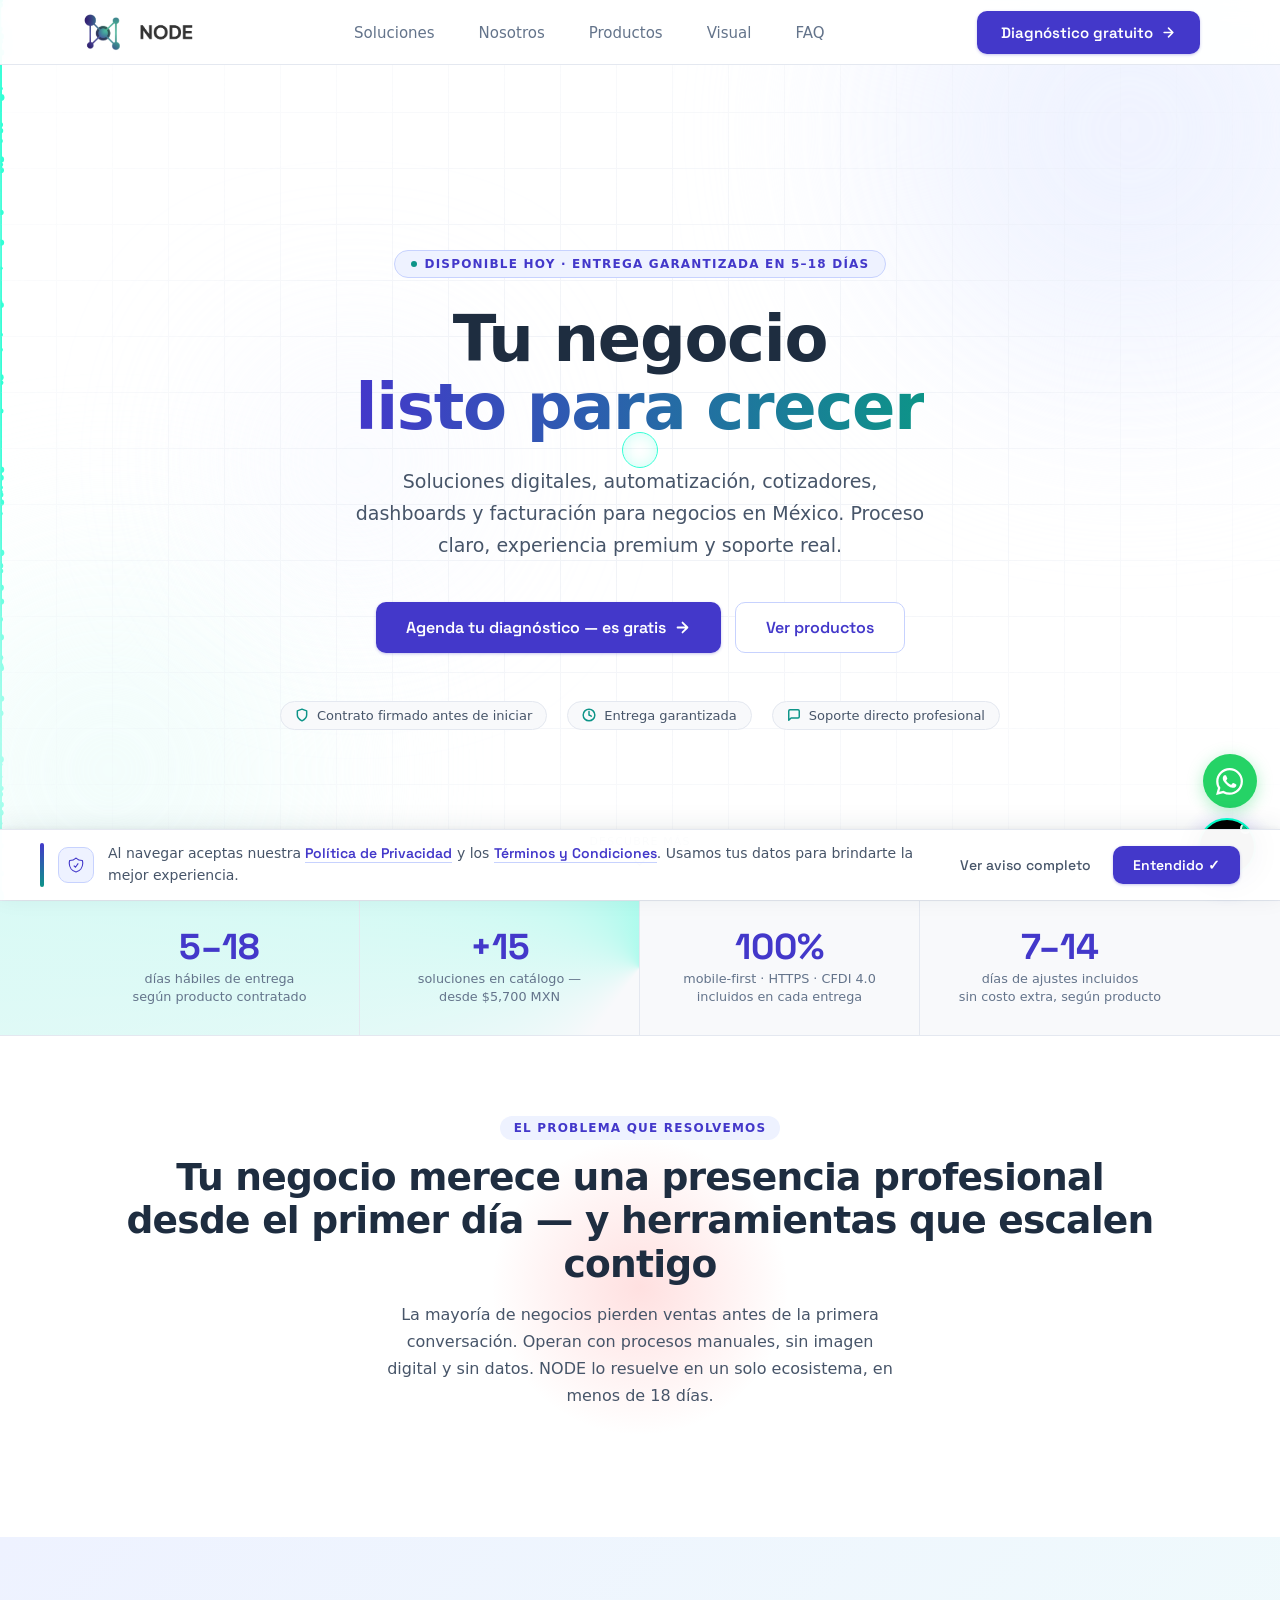
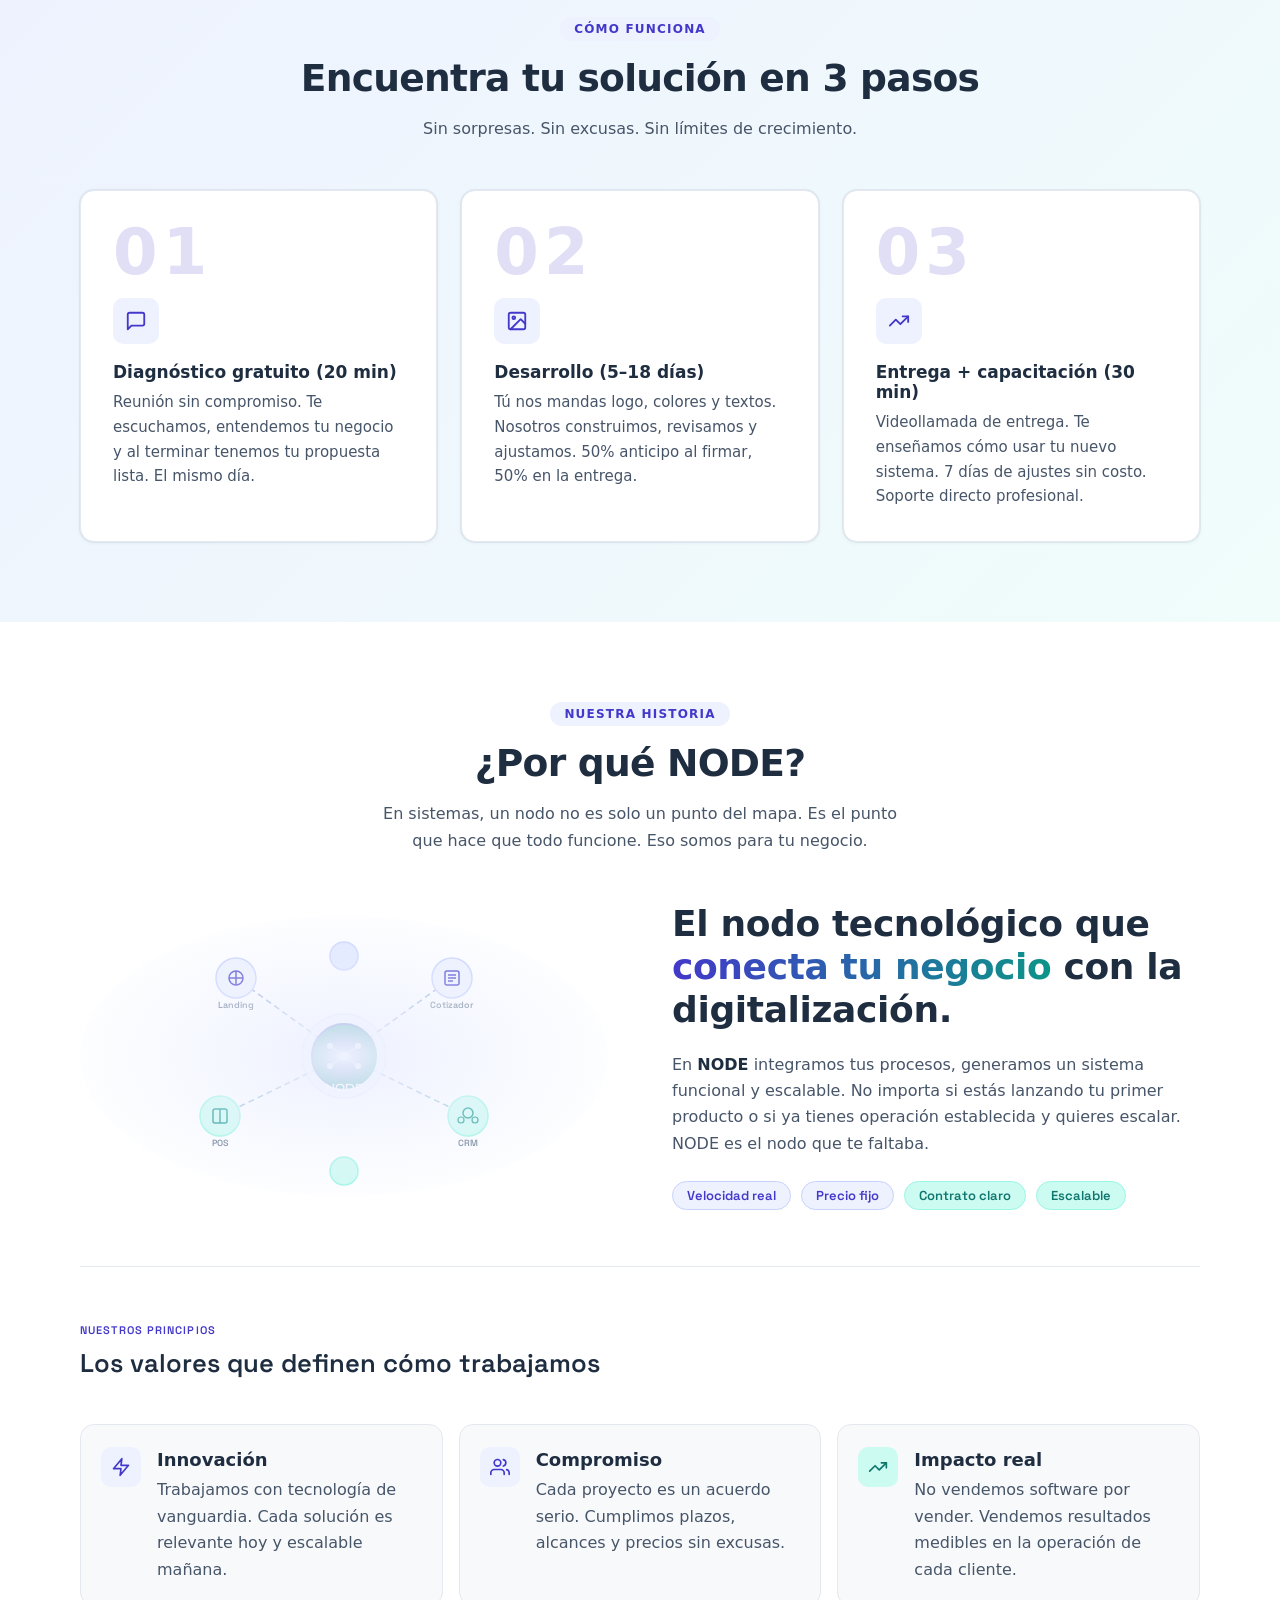
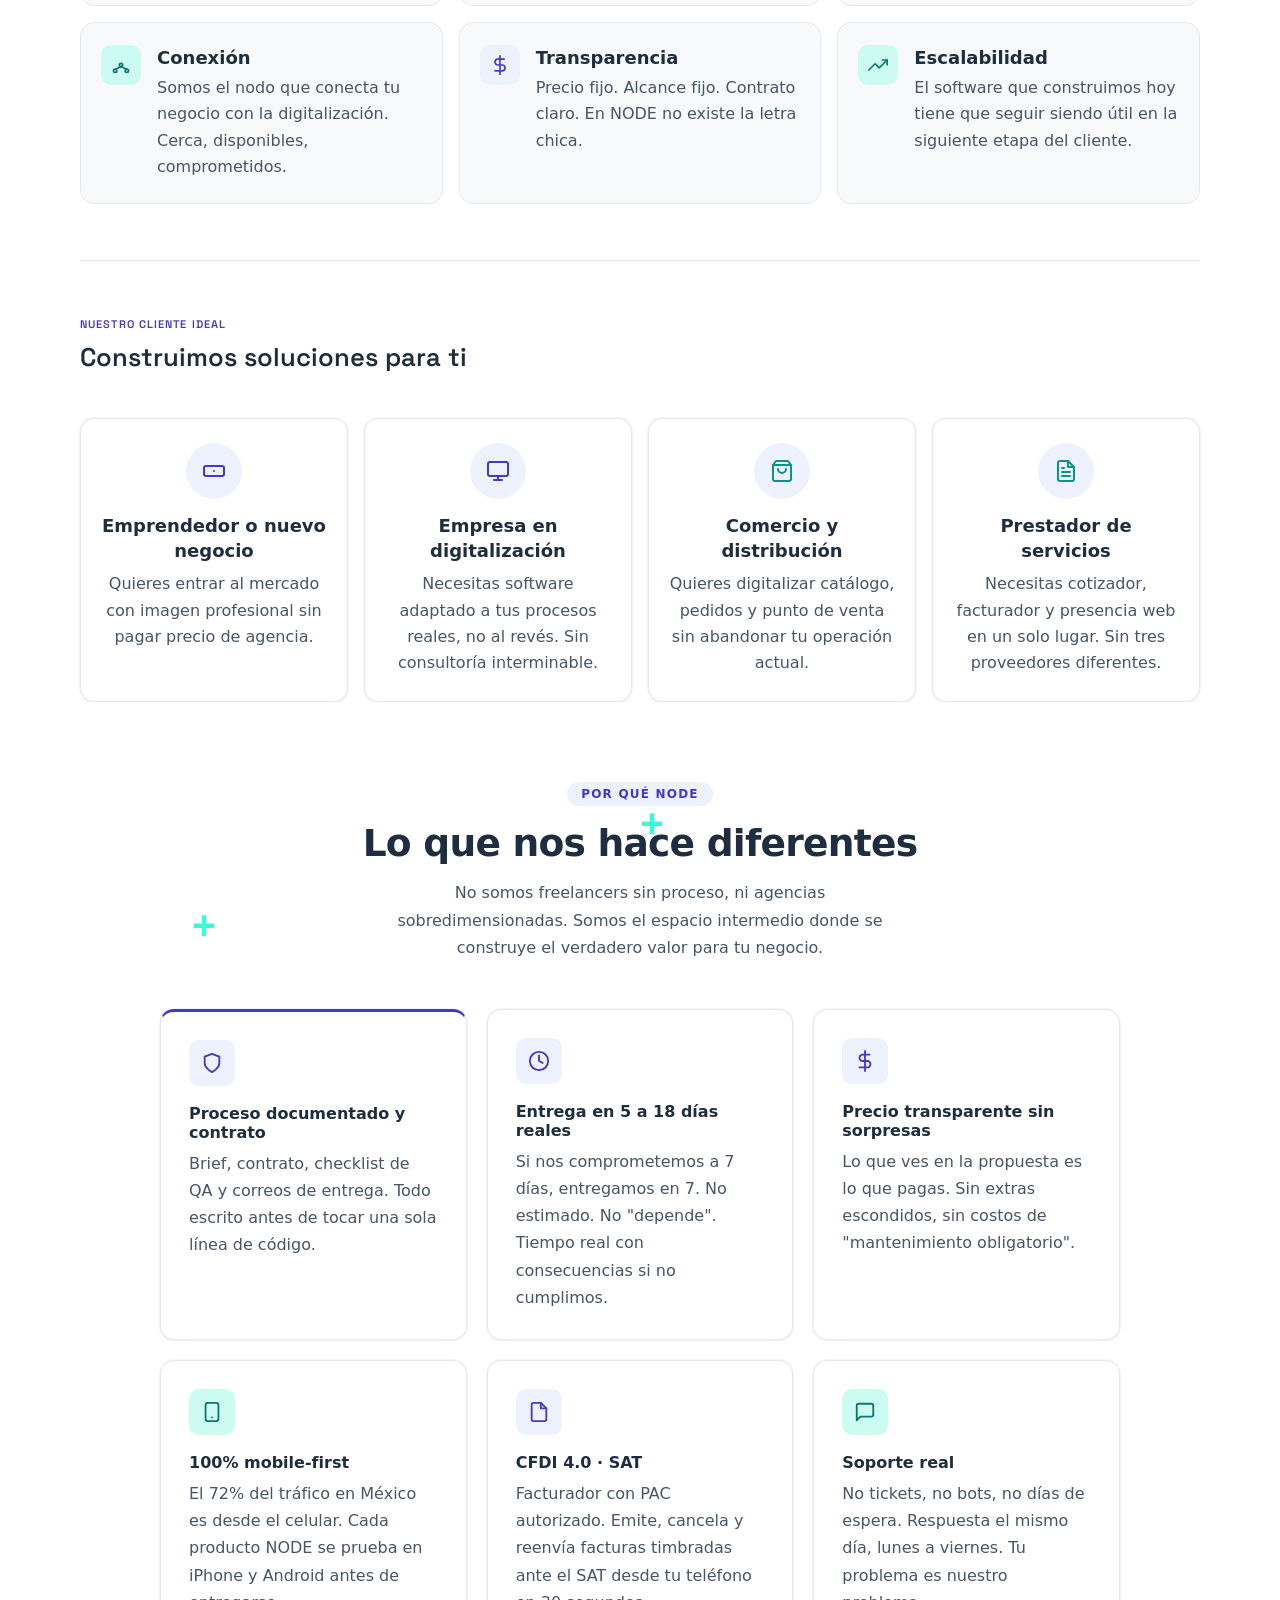
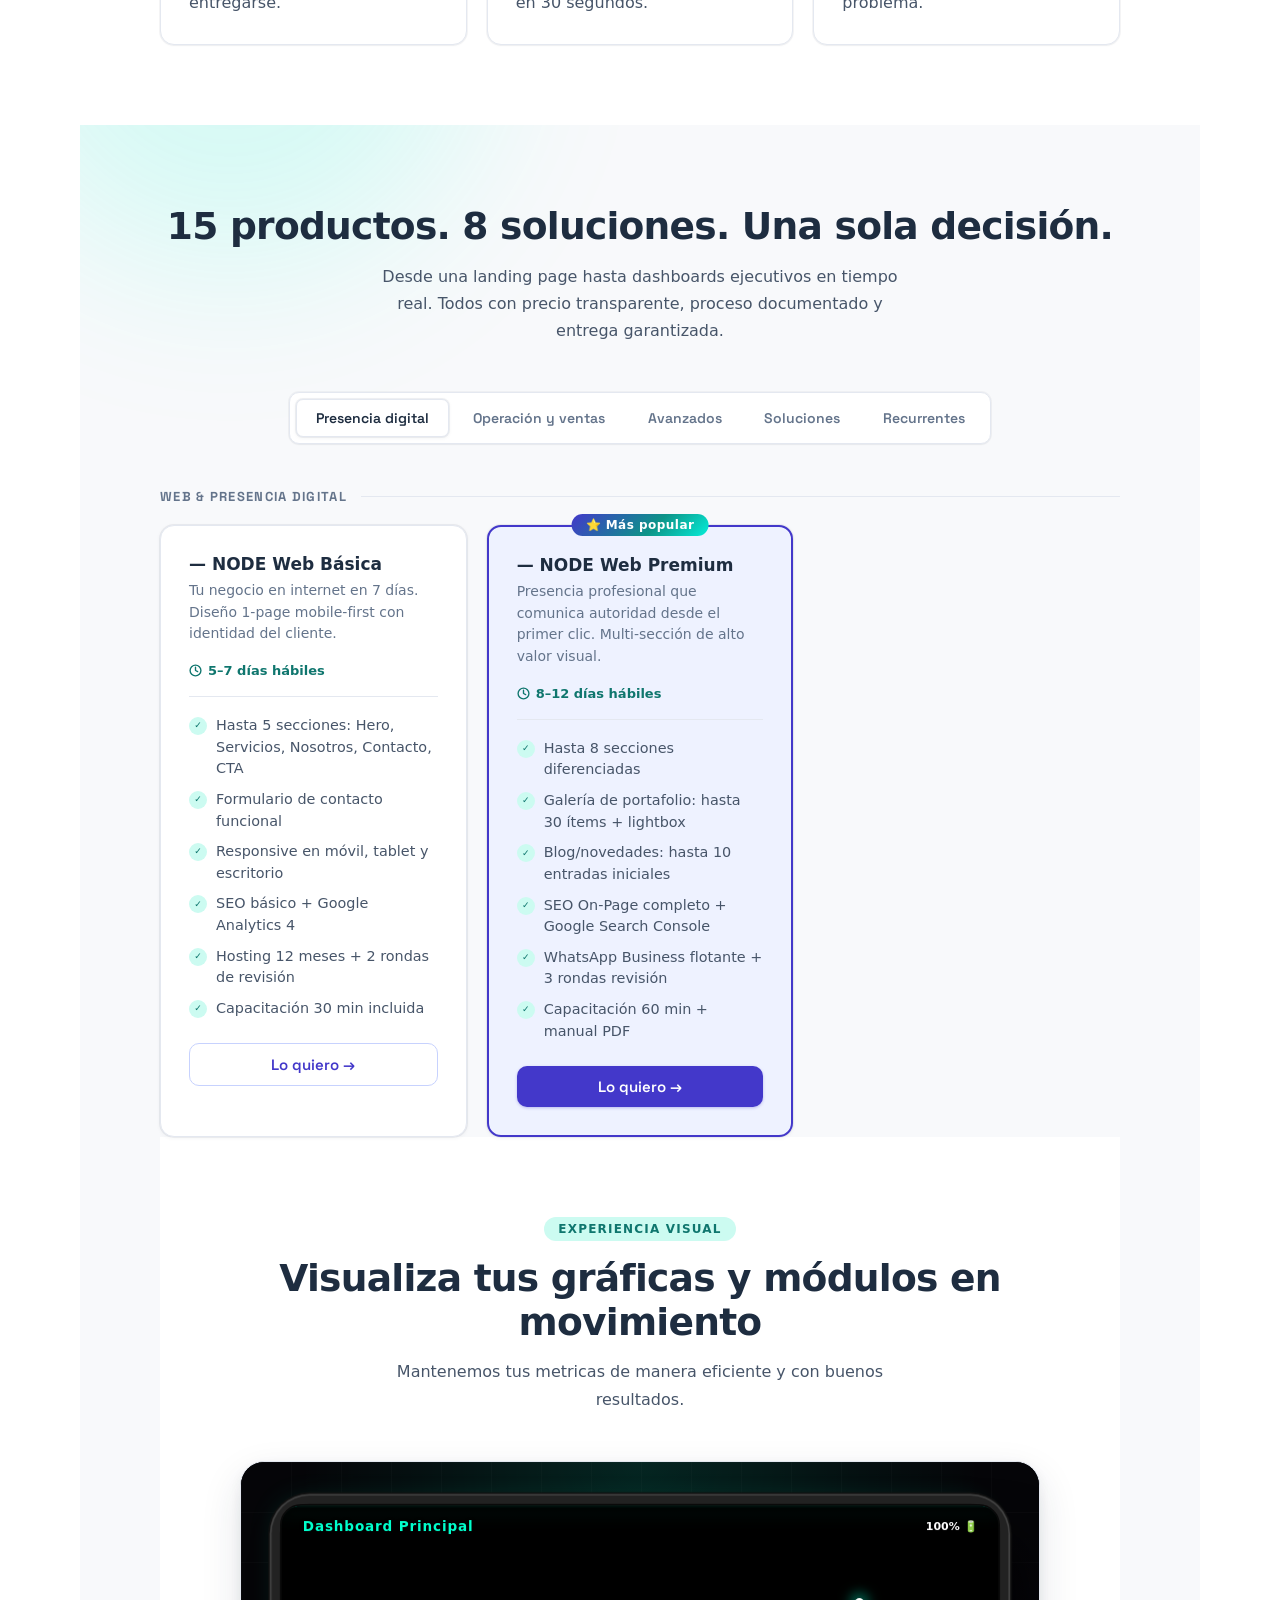
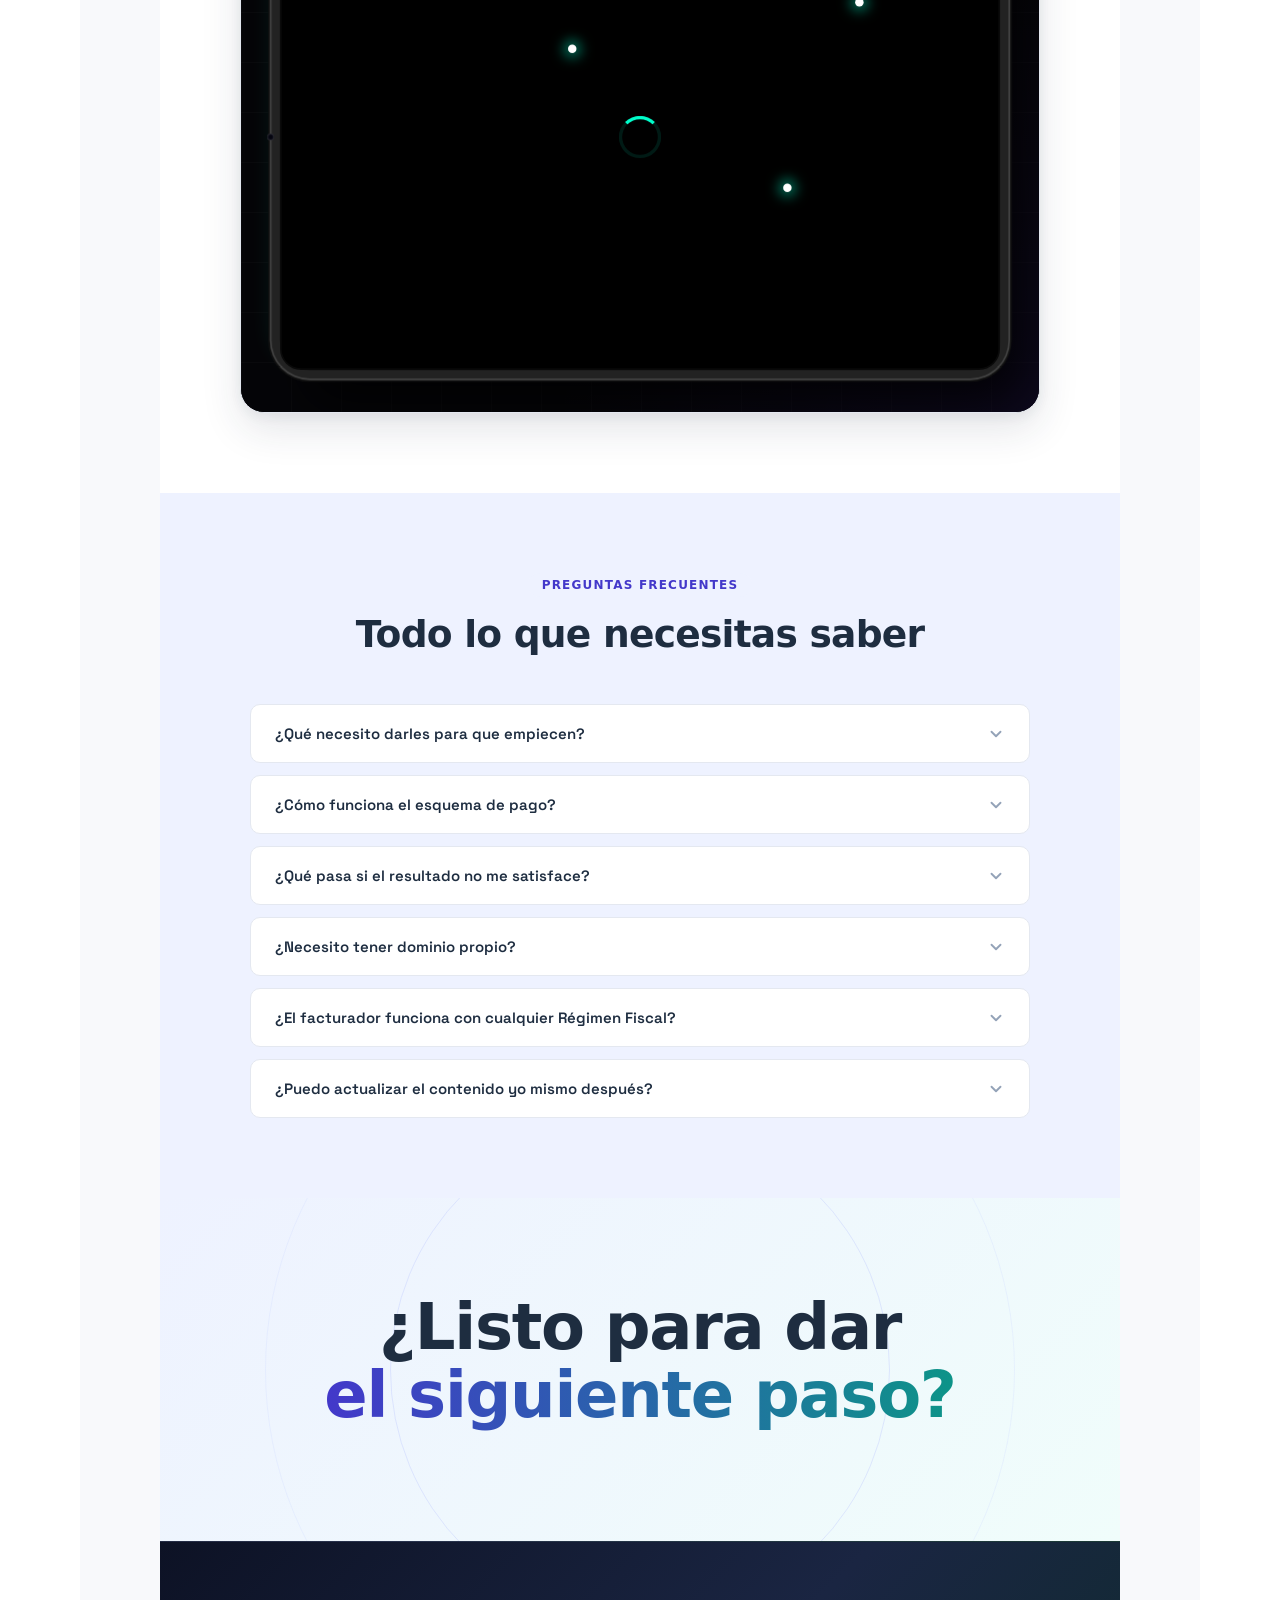
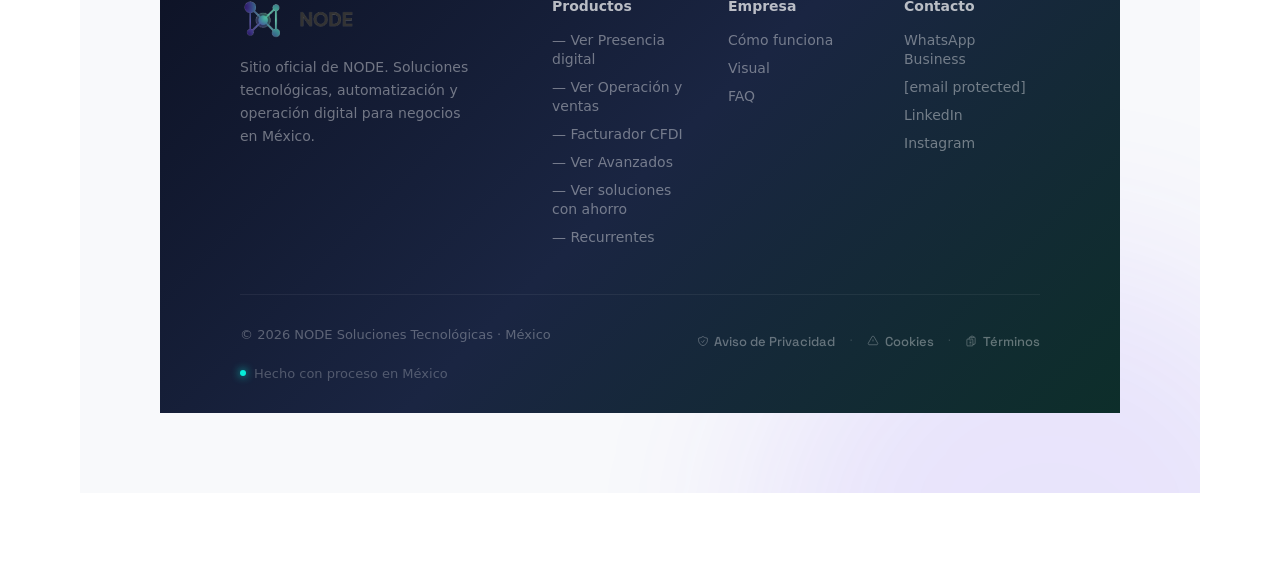
==== N-main/index.html @ a6ecf1e3 "Fix modal scroll and click event handling Updated modal behavior to improve scrolling and click hand" ====
<!DOCTYPE html>
<html lang="es">
<head>
  <link rel="stylesheet" href="estilos.css">
<meta charset="UTF-8">
<meta name="viewport" content="width=device-width, initial-scale=1.0">
<title>NODE Soluciones Tecnológicas | Sitio oficial</title>
<meta name="description" content="Sitio oficial de NODE. Soluciones tecnológicas, cotizadores, facturación CFDI, automatizaciones y soporte para negocios en México.">
<meta property="og:title" content="NODE — Sitio oficial">
<meta property="og:description" content="Soluciones tecnológicas, automatización, cotizadores, facturación y operación digital para negocios en México.">
<meta property="og:type" content="website">
<link rel="preconnect" href="https://fonts.googleapis.com">
<link rel="preconnect" href="https://fonts.gstatic.com" crossorigin>
<link href="https://fonts.googleapis.com/css2?family=Syne:wght@700;800&family=Space+Grotesk:wght@300;400;500;600;700&family=JetBrains+Mono:wght@400;700&display=swap" rel="stylesheet">
<style>
/* ── RESET ── */
*,*::before,*::after{box-sizing:border-box;margin:0;padding:0}
html{scroll-behavior:smooth}
body{font-family:ui-sans-serif,system-ui,-apple-system,Segoe UI,Roboto,Arial,'Noto Sans','Helvetica Neue',sans-serif;background:#FFFFFF;color:#1E2D40;overflow-x:hidden;-webkit-font-smoothing:antialiased}

/* ══════════════════════════════════════════
   DESIGN TOKENS — v2.0 LIGHT-FIRST
══════════════════════════════════════════ */
:root{
  /* Brand */
  --white:       #FFFFFF;
  --indigo:      #4338CA;
  --indigo-hover:#4F46E5;
  --indigo-active:#3730A3;
  --teal:        #0D9488;
  --electric:    #06EDD8;
  --ink:         #1E2D40;
  --midnight:    #0D1225;

  /* Indigo scale */
  --indigo-25:  #FAFAFF;
  --indigo-50:  #EEF2FF;
  --indigo-100: #E0E7FF;
  --indigo-200: #C7D2FE;
  --indigo-300: #A5B4FC;
  --indigo-600: #4F46E5;
  --indigo-800: #3730A3;
  --indigo-900: #312E81;

  /* Teal scale */
  --teal-25:  #F0FDFB;
  --teal-50:  #CCFBF1;
  --teal-100: #99F6E4;
  --teal-200: #5EEAD4;
  --teal-700: #0F766E;
  --teal-900: #134E4A;

  /* Neutral scale */
  --neutral-0:   #FFFFFF;
  --neutral-25:  #FAFAFC;
  --neutral-50:  #F8F9FB;
  --neutral-100: #F1F3F7;
  --neutral-200: #E4E8F0;
  --neutral-300: #CBD5E1;
  --neutral-400: #94A3B8;
  --neutral-500: #64748B;
  --neutral-600: #475569;
  --neutral-700: #334155;
  --neutral-900: #1E2D40;

  /* Surfaces — light-first */
  --surface-page:    #FFFFFF;
  --surface-subtle:  #F8F9FB;
  --surface-elevated:#FFFFFF;
  --surface-sunken:  #F1F3F7;
  --surface-accent:  #EEF2FF;   /* indigo-50 */
  --surface-success: #F0FDFB;   /* teal-25 */
  --surface-dark:    #0D1225;   /* SOLO footer + hero */

  /* Borders */
  --border-default: #E4E8F0;
  --border-strong:  #CBD5E1;
  --border-accent:  #C7D2FE;
  --border-success: #99F6E4;

  /* Text */
  --text-primary:   #1E2D40;
  --text-secondary: #475569;
  --text-tertiary:  #64748B;
  --text-disabled:  #94A3B8;
  --text-inverse:   #FFFFFF;
  --text-accent:    #4338CA;
  --text-success:   #0F766E;

  /* Actions */
  --action-primary:        #4338CA;
  --action-primary-hover:  #4F46E5;
  --action-primary-active: #3730A3;
  --action-primary-subtle: #EEF2FF;

  /* Gradients v2 */
  --gradient-text-hero:    linear-gradient(90deg,#4338CA 0%,#0D9488 100%);
  --gradient-surface:      linear-gradient(135deg,#EEF2FF 0%,#F0FDFB 100%);
  --gradient-button-hover: linear-gradient(135deg,#4F46E5 0%,#4338CA 100%);
  --gradient-brand-full:   linear-gradient(135deg,#4338CA 0%,#0D9488 60%,#06EDD8 100%);
  --gradient-dark-footer:  linear-gradient(135deg,#0D1225 0%,#1A2542 50%,#0D2E2A 100%);

  /* Shadows — double-layer optimised for light mode */
  --shadow-xs:    0 1px 2px rgba(30,45,64,.04),0 0 0 1px rgba(30,45,64,.04);
  --shadow-sm:    0 1px 4px rgba(30,45,64,.06),0 0 0 1px rgba(30,45,64,.06);
  --shadow-base:  0 4px 12px rgba(30,45,64,.08),0 1px 3px rgba(30,45,64,.06);
  --shadow-md:    0 8px 24px rgba(30,45,64,.10),0 2px 6px rgba(30,45,64,.06);
  --shadow-lg:    0 16px 40px rgba(30,45,64,.12),0 4px 12px rgba(30,45,64,.06);
  --shadow-xl:    0 24px 64px rgba(30,45,64,.14),0 8px 24px rgba(30,45,64,.08);
  --shadow-focus: 0 0 0 3px rgba(67,56,202,.20);
  --shadow-accent:0 8px 24px rgba(67,56,202,.12),0 2px 6px rgba(67,56,202,.08);
  --shadow-success:0 4px 16px rgba(13,148,136,.15);

  /* Motion */
  --ease-base:   cubic-bezier(.4,0,.2,1);
  --ease-spring: cubic-bezier(.34,1.56,.64,1);
  --dur-fast:100ms;--dur-base:200ms;--dur-slow:300ms;--dur-enter:400ms;

  /* Border radius v2 — slightly larger */
  --radius-sm:   6px;
  --radius-base: 10px;
  --radius-md:   14px;
  --radius-lg:   20px;
  --radius-xl:   28px;
  --radius-full: 9999px;
}

/* ── TYPOGRAPHY ── */
.font-display{font-family:'Syne',Georgia,serif}
.display{font-family:ui-sans-serif,system-ui,-apple-system,Segoe UI,Roboto,Arial,'Noto Sans','Helvetica Neue',sans-serif;font-weight:800;font-size:clamp(2.25rem,5vw,4.1rem);line-height:1.05;letter-spacing:-.02em;color:var(--text-primary)}
.h1{font-family:ui-sans-serif,system-ui,-apple-system,Segoe UI,Roboto,Arial,'Noto Sans','Helvetica Neue',sans-serif;font-weight:800;font-size:clamp(1.95rem,4vw,3rem);line-height:1.12;letter-spacing:-.02em;color:var(--text-primary)}
.h2{font-family:ui-sans-serif,system-ui,-apple-system,Segoe UI,Roboto,Arial,'Noto Sans','Helvetica Neue',sans-serif;font-weight:800;font-size:clamp(1.55rem,3vw,2.35rem);line-height:1.16;letter-spacing:-.02em;color:var(--text-primary)}
.h3{font-family:'Space Grotesk',sans-serif;font-weight:600;font-size:clamp(1.125rem,2vw,1.625rem);line-height:1.3;color:var(--text-primary)}
.overline{font-family:'Space Grotesk',sans-serif;font-weight:600;font-size:.6875rem;text-transform:uppercase;letter-spacing:.10em}

/* Gradient text — hero only, max 1 per page */
.gradient-text{background:var(--gradient-text-hero);-webkit-background-clip:text;-webkit-text-fill-color:transparent;background-clip:text}

/* ── LAYOUT ── */
.container{width:100%;max-width:1280px;margin:0 auto;padding:0 1.25rem}
@media(min-width:768px){.container{padding:0 2.5rem}}
@media(min-width:1200px){.container{padding:0 5rem}}

/* ── BUTTONS v2 ── */
.btn-primary{
  display:inline-flex;align-items:center;gap:.5rem;
  background:var(--action-primary);color:#fff;
  font-family:'Space Grotesk',sans-serif;font-weight:600;font-size:.9375rem;
  padding:.75rem 1.5rem;border-radius:var(--radius-base);border:none;cursor:pointer;
  text-decoration:none;box-shadow:0 1px 3px rgba(67,56,202,.30);
  transition:background var(--dur-base) var(--ease-base),transform var(--dur-fast),box-shadow var(--dur-base)
}
.btn-primary:hover{background:var(--action-primary-hover);transform:translateY(-1px);box-shadow:0 4px 12px rgba(67,56,202,.30)}
.btn-primary:active{background:var(--action-primary-active);transform:none}
.btn-primary:focus-visible{outline:3px solid rgba(67,56,202,.25);outline-offset:3px}

.btn-secondary{
  display:inline-flex;align-items:center;gap:.5rem;
  background:#fff;color:var(--indigo);
  font-family:'Space Grotesk',sans-serif;font-weight:600;font-size:.9375rem;
  padding:.6875rem 1.4375rem;border-radius:var(--radius-base);border:1.5px solid var(--border-accent);
  cursor:pointer;text-decoration:none;
  transition:background var(--dur-base),border-color var(--dur-base),transform var(--dur-fast)
}
.btn-secondary:hover{background:var(--indigo-50);border-color:var(--indigo);transform:translateY(-1px)}
.btn-secondary:active{background:var(--indigo-100)}

.btn-white{
  display:inline-flex;align-items:center;gap:.5rem;
  background:#fff;color:var(--indigo);
  font-family:'Space Grotesk',sans-serif;font-weight:700;font-size:.9375rem;
  padding:.875rem 2rem;border-radius:var(--radius-base);border:none;cursor:pointer;
  text-decoration:none;box-shadow:0 4px 16px rgba(0,0,0,.12);
  transition:transform var(--dur-fast),box-shadow var(--dur-base)
}
.btn-white:hover{transform:translateY(-2px);box-shadow:0 8px 24px rgba(0,0,0,.16)}

/* ── REVEAL ANIMATION ── */
.reveal{opacity:0;transform:translateY(20px);transition:opacity .55s var(--ease-base),transform .55s var(--ease-base)}
.reveal.visible{opacity:1;transform:none}
.reveal-d1{transition-delay:.08s}
.reveal-d2{transition-delay:.16s}
.reveal-d3{transition-delay:.24s}
.reveal-d4{transition-delay:.32s}
.reveal-d5{transition-delay:.40s}
/* Fallback: si JS no ejecuta, mostrar contenido */
@media print{.reveal{opacity:1;transform:none}}

/* ══════════════════════════════════════════
   NAVBAR — LIGHT (frosted white)
══════════════════════════════════════════ */
#navbar{
  position:fixed;top:0;left:0;right:0;z-index:200;
  background:rgba(255,255,255,.92);
  backdrop-filter:blur(12px);-webkit-backdrop-filter:blur(12px);
  border-bottom:1px solid var(--border-default);
  transition:box-shadow var(--dur-base)
}
#navbar.scrolled{box-shadow:var(--shadow-sm)}
.nav-inner{display:flex;align-items:center;justify-content:space-between;height:64px;gap:2rem}
.nav-logo{display:flex;align-items:center;gap:.625rem;text-decoration:none;flex-shrink:0}
.nav-logo-symbol{width:auto;height:42px;display:block;flex-shrink:0;object-fit:contain}
.nav-wordmark{display:none;font-family:ui-sans-serif,system-ui,-apple-system,Segoe UI,Roboto,Arial,'Noto Sans','Helvetica Neue',sans-serif;font-weight:800;font-size:1.1rem;color:var(--ink);letter-spacing:.01em}
.nav-links{display:none;align-items:center;gap:1.75rem;list-style:none}
@media(min-width:768px){.nav-links{display:flex}}
.nav-links a{
  color:var(--text-tertiary);font-weight:500;font-size:.9375rem;text-decoration:none;
  padding:.375rem .5rem;border-radius:var(--radius-sm);
  transition:color var(--dur-fast),background var(--dur-fast)
}
.nav-links a:hover{color:var(--text-primary);background:var(--neutral-50)}
.nav-links a.active-link{color:var(--indigo);font-weight:600}
.nav-cta{display:none}
@media(min-width:640px){.nav-cta{display:flex}}
.nav-mobile-btn{display:flex;flex-direction:column;gap:5px;background:none;border:none;cursor:pointer;padding:.5rem}
@media(min-width:768px){.nav-mobile-btn{display:none}}
.nav-mobile-btn span{display:block;width:22px;height:2px;background:var(--ink);border-radius:2px;transition:transform var(--dur-base)}
.mobile-menu{display:none;position:fixed;inset:64px 0 0;background:#fff;z-index:199;padding:1.5rem;border-top:1px solid var(--border-default);overflow-y:auto}
.mobile-menu.open{display:flex;flex-direction:column;gap:.5rem}
.mobile-menu a{color:var(--text-secondary);font-weight:500;font-size:1.0625rem;text-decoration:none;padding:.875rem 0;border-bottom:1px solid var(--border-default);transition:color var(--dur-fast)}
.mobile-menu a:hover{color:var(--indigo)}

/* ══════════════════════════════════════════
   HERO — WHITE with decorative accent spots
══════════════════════════════════════════ */
#hero{
  position:relative;background:var(--surface-page);
  padding-top:64px;min-height:100svh;
  display:flex;align-items:center;overflow:hidden
}
/* Subtle decorative geometry — keeps white light-first */
.hero-deco{position:absolute;inset:0;pointer-events:none;overflow:hidden}
.hero-spot{position:absolute;border-radius:50%;filter:blur(100px)}
.hero-spot-1{width:500px;height:500px;background:var(--indigo-50);top:-120px;right:-100px;opacity:.9}
.hero-spot-2{width:380px;height:380px;background:var(--teal-25);bottom:-60px;left:-80px;opacity:.9}
.hero-spot-3{width:200px;height:200px;background:var(--indigo-50);top:40%;left:20%;opacity:.6}
.hero-grid-lines{
  position:absolute;inset:0;
  background-image:linear-gradient(var(--border-default) 1px,transparent 1px),linear-gradient(90deg,var(--border-default) 1px,transparent 1px);
  background-size:56px 56px;
  mask-image:radial-gradient(ellipse 70% 70% at 50% 50%,black 20%,transparent 100%);
  opacity:.5
}
.hero-content{position:relative;z-index:1;padding:5rem 0 4rem;width:100%;text-align:center}
.hero-overline{
  display:inline-flex;align-items:center;gap:.5rem;
  background:var(--indigo-50);border:1px solid var(--border-accent);color:var(--indigo);
  font-weight:600;font-size:.75rem;text-transform:uppercase;letter-spacing:.1em;
  padding:.375rem 1rem;border-radius:var(--radius-full);margin-bottom:1.75rem
}
.hero-overline-dot{width:6px;height:6px;border-radius:50%;background:var(--teal);animation:pulse 2s ease-in-out infinite}
@keyframes pulse{0%,100%{opacity:1;transform:scale(1)}50%{opacity:.5;transform:scale(.75)}}
.hero-title{margin-bottom:1.5rem;max-width:860px;margin-left:auto;margin-right:auto}
.hero-subtitle{
  color:var(--text-secondary);font-size:clamp(1rem,2vw,1.1875rem);line-height:1.7;
  max-width:580px;margin:0 auto 2.5rem;font-weight:400
}
.hero-actions{display:flex;flex-wrap:wrap;gap:.875rem;justify-content:center;margin-bottom:3rem}
.hero-proof{display:flex;flex-wrap:wrap;align-items:center;justify-content:center;gap:1.25rem}
.proof-pill{
  display:flex;align-items:center;gap:.5rem;
  background:var(--neutral-50);border:1px solid var(--border-default);
  color:var(--text-secondary);font-size:.8125rem;font-weight:500;
  padding:.375rem .875rem;border-radius:var(--radius-full)
}
.proof-pill svg{color:var(--teal);flex-shrink:0}
.hero-scroll-hint{
  position:absolute;bottom:1.75rem;left:50%;transform:translateX(-50%);
  display:flex;flex-direction:column;align-items:center;gap:.375rem;
  color:var(--text-disabled);font-size:.6875rem;letter-spacing:.1em;text-transform:uppercase;
  animation:scrollBounce 2.5s ease-in-out infinite
}
@keyframes scrollBounce{0%,100%{transform:translateX(-50%) translateY(0)}50%{transform:translateX(-50%) translateY(5px)}}
.hero-scroll-hint svg{width:18px;height:18px}

/* ══════════════════════════════════════════
   STATS BAR — neutral-50 with top/bottom border
══════════════════════════════════════════ */
#stats{
  background:var(--neutral-50);
  border-top:1px solid var(--border-default);
  border-bottom:1px solid var(--border-default)
}
.stats-grid{display:grid;grid-template-columns:repeat(2,1fr)}
@media(min-width:640px){.stats-grid{grid-template-columns:repeat(4,1fr)}}
.stat-item{
  padding:1.75rem 1.25rem;text-align:center;
  border-right:1px solid var(--border-default);
  transition:background var(--dur-base);position:relative;overflow:hidden
}
.stat-item:last-child{border-right:none}
.stat-item:hover{background:var(--surface-page)}
.stat-num{
  font-family:'Space Grotesk',sans-serif;font-weight:700;
  font-size:clamp(1.625rem,3vw,2.25rem);color:var(--indigo);
  line-height:1;margin-bottom:.3rem
}
.stat-label{color:var(--text-tertiary);font-size:.8rem;font-weight:500;line-height:1.45}
.stat-bar{position:absolute;bottom:0;left:50%;transform:translateX(-50%);width:0;height:2px;background:var(--gradient-text-hero);transition:width var(--dur-slow) var(--ease-base)}
.stat-item:hover .stat-bar{width:100%}
@media(max-width:639px){.stat-item:nth-child(2){border-right:none}.stat-item:nth-child(3),.stat-item:nth-child(4){border-top:1px solid var(--border-default)}}

/* ══════════════════════════════════════════
   PROBLEMA → SOLUCIÓN — white
══════════════════════════════════════════ */
#problema{padding:5rem 0;background:var(--surface-page)}
.section-label{
  display:inline-flex;align-items:center;gap:.5rem;
  background:var(--indigo-50);color:var(--indigo);
  font-weight:600;font-size:.75rem;text-transform:uppercase;letter-spacing:.1em;
  padding:.3125rem .875rem;border-radius:var(--radius-full);margin-bottom:1rem
}
.section-label.teal{background:var(--teal-50);color:var(--teal-700)}
.section-header{text-align:center;margin-bottom:3rem}
.section-header .h2{margin-bottom:.875rem}
.section-header p{color:var(--text-secondary);max-width:520px;margin:0 auto;font-size:1rem;line-height:1.7}
.problem-grid{display:grid;grid-template-columns:1fr;gap:1.5rem}
@media(min-width:768px){.problem-grid{grid-template-columns:1fr 1fr;gap:2rem;align-items:start}}
.problem-card{border-radius:var(--radius-md);overflow:hidden;box-shadow:var(--shadow-base)}
.problem-card-head{padding:1.125rem 1.5rem;display:flex;align-items:center;gap:.75rem;font-weight:700;font-size:.9375rem}
.card-head-before{background:#FEE2E2;color:#B91C1C}
.card-head-after{background:var(--indigo-50);color:var(--indigo)}
.problem-card-body{background:var(--surface-page);padding:1.125rem 1.5rem;display:flex;flex-direction:column;gap:.875rem}
.prob-row{display:flex;align-items:flex-start;gap:.75rem;font-size:.9375rem;line-height:1.55;color:var(--text-secondary)}
.prob-icon{width:20px;height:20px;border-radius:50%;display:flex;align-items:center;justify-content:center;flex-shrink:0;margin-top:.125rem;font-size:.625rem;font-weight:700}
.icon-no{background:#FEE2E2;color:#B91C1C}
.icon-yes{background:var(--teal-50);color:var(--teal-700)}

/* ══════════════════════════════════════════
   PROCESO — surface-accent (indigo-50) gradient
══════════════════════════════════════════ */
#proceso{padding:5rem 0;background:var(--gradient-surface)}
.pasos-grid{display:grid;grid-template-columns:1fr;gap:1.5rem}
@media(min-width:768px){.pasos-grid{grid-template-columns:repeat(3,1fr)}}
.paso-card{
  background:var(--surface-page);border:1px solid var(--border-default);
  border-radius:var(--radius-md);padding:2rem;
  box-shadow:var(--shadow-sm);
  transition:border-color var(--dur-base),box-shadow var(--dur-slow),transform var(--dur-slow) var(--ease-spring)
}
.paso-card:hover{border-color:var(--border-accent);box-shadow:var(--shadow-accent);transform:translateY(-3px)}
.paso-num{font-family:ui-sans-serif,system-ui,-apple-system,Segoe UI,Roboto,Arial,'Noto Sans','Helvetica Neue',sans-serif;font-weight:900;font-size:clamp(3.2rem,5vw,4.4rem);line-height:.92;letter-spacing:.08em;font-variant-numeric:tabular-nums;color:rgba(67,56,202,.16);margin-bottom:1rem;display:block}
.paso-icon-wrap{width:46px;height:46px;border-radius:var(--radius-base);background:var(--indigo-50);display:flex;align-items:center;justify-content:center;margin-bottom:1.125rem}
.paso-icon-wrap svg{width:22px;height:22px;color:var(--indigo)}
.paso-title{font-weight:700;font-size:1.0625rem;color:var(--text-primary);margin-bottom:.5rem}
.paso-desc{font-size:.9375rem;color:var(--text-secondary);line-height:1.65}

/* ══════════════════════════════════════════
   FEATURES — white
══════════════════════════════════════════ */
#features{padding:5rem 0;background:var(--surface-page)}
.features-grid{display:grid;grid-template-columns:1fr;gap:1.25rem;margin-top:3rem}
@media(min-width:640px){.features-grid{grid-template-columns:repeat(2,1fr)}}
@media(min-width:1024px){.features-grid{grid-template-columns:repeat(3,1fr)}}
.feat-card{
  background:var(--surface-page);border:1px solid var(--border-default);
  border-radius:var(--radius-md);padding:1.75rem;
  box-shadow:var(--shadow-xs);
  transition:border-color var(--dur-base),box-shadow var(--dur-slow),transform var(--dur-slow) var(--ease-spring)
}
.feat-card:hover{border-color:var(--border-accent);box-shadow:var(--shadow-md);transform:translateY(-2px)}
.feat-card.top-feat{border-top:3px solid var(--indigo)}
.feat-icon{width:46px;height:46px;border-radius:var(--radius-base);background:var(--indigo-50);display:flex;align-items:center;justify-content:center;margin-bottom:1.125rem}
.feat-icon svg{width:22px;height:22px;color:var(--indigo)}
.feat-icon.teal{background:var(--teal-50)}
.feat-icon.teal svg{color:var(--teal-700)}
.feat-title{font-weight:700;font-size:1rem;color:var(--text-primary);margin-bottom:.5rem}
.feat-desc{font-size:1rem;color:var(--text-secondary);line-height:1.7}
.feat-badge{display:inline-flex;align-items:center;margin-top:.875rem;background:var(--teal-50);color:var(--teal-700);font-size:.75rem;font-weight:600;padding:.1875rem .625rem;border-radius:var(--radius-full)}

/* ══════════════════════════════════════════
   PRICING — neutral-50 sections
══════════════════════════════════════════ */
#productos{padding:5rem 0;background:var(--neutral-50)}
.tab-bar{display:flex;flex-wrap:wrap;gap:.375rem;justify-content:center;margin-bottom:2.75rem;padding:.375rem;background:var(--surface-page);border-radius:var(--radius-base);border:1px solid var(--border-default);width:fit-content;margin-left:auto;margin-right:auto;box-shadow:var(--shadow-xs)}
.tab-btn{padding:.5625rem 1.1875rem;border-radius:7px;border:none;background:transparent;color:var(--text-tertiary);font-family:'Space Grotesk',sans-serif;font-weight:600;font-size:.875rem;cursor:pointer;transition:background var(--dur-base),color var(--dur-base),box-shadow var(--dur-base)}
.tab-btn.active{background:var(--surface-page);color:var(--ink);box-shadow:var(--shadow-sm);border:1px solid var(--border-default)}
.pricing-grid{display:grid;grid-template-columns:1fr;gap:1.25rem}
@media(min-width:640px){.pricing-grid{grid-template-columns:repeat(2,1fr)}}
@media(min-width:1024px){.pricing-grid{grid-template-columns:repeat(3,1fr)}}
.price-card{
  background:var(--surface-page);border:1px solid var(--border-default);
  border-radius:var(--radius-md);padding:1.75rem;position:relative;
  box-shadow:var(--shadow-sm);isolation:isolate;
  transition:border-color var(--dur-base),box-shadow var(--dur-slow),transform var(--dur-slow) var(--ease-spring)
}
.price-card:hover{box-shadow:var(--shadow-md);transform:translateY(-2px)}
.price-card.highlighted{border:2px solid var(--indigo);background:var(--indigo-50)}
.price-badge{
  position:absolute;top:-13px;left:50%;transform:translateX(-50%);
  background:var(--gradient-brand-full);color:#fff;font-size:.75rem;font-weight:700;
  padding:.25rem .875rem;border-radius:var(--radius-full);white-space:nowrap;letter-spacing:.04em
}
.price-name{font-weight:700;font-size:1.0625rem;color:var(--text-primary);margin-bottom:.375rem}
.price-desc{color:var(--text-tertiary);font-size:.875rem;margin-bottom:1.125rem;line-height:1.55}
.price-amount{font-family:'Space Grotesk',sans-serif;font-weight:700;font-size:1.9375rem;color:var(--text-primary);line-height:1;margin-bottom:.25rem}
.price-amount sup{font-size:1rem;font-weight:400;color:var(--text-tertiary)}
.price-delivery{display:flex;align-items:center;gap:.375rem;color:var(--teal-700);font-size:.8125rem;font-weight:600;margin-bottom:1.125rem}
.price-divider{border:none;border-top:1px solid var(--border-default);margin:1.125rem 0}
.price-features{display:flex;flex-direction:column;gap:.5625rem;margin-bottom:1.5rem}
.pf-row{display:flex;align-items:flex-start;gap:.5625rem;font-size:.9rem;color:var(--text-secondary);line-height:1.5}
.pf-check{width:18px;height:18px;border-radius:50%;background:var(--teal-50);color:var(--teal-700);display:flex;align-items:center;justify-content:center;flex-shrink:0;margin-top:.125rem;font-size:.5625rem;font-weight:700}
.btn-card-main{display:flex;align-items:center;justify-content:center;gap:.5rem;width:100%;padding:.6875rem;border-radius:var(--radius-base);font-family:'Space Grotesk',sans-serif;font-weight:600;font-size:.9375rem;cursor:pointer;text-decoration:none;transition:all var(--dur-base) var(--ease-base);text-align:center}
.btn-cm-filled{background:var(--action-primary);color:#fff;border:none;box-shadow:0 1px 3px rgba(67,56,202,.3)}
.btn-cm-filled:hover{background:var(--action-primary-hover);transform:translateY(-1px);box-shadow:0 4px 12px rgba(67,56,202,.30)}
.btn-cm-outline{background:transparent;color:var(--indigo);border:1.5px solid var(--border-accent)}
.btn-cm-outline:hover{background:var(--indigo-50);border-color:var(--indigo)}
.saving-tag{display:inline-flex;align-items:center;background:#FEF3C7;color:#92400E;font-size:.75rem;font-weight:700;padding:.1875rem .625rem;border-radius:var(--radius-full);margin-bottom:.5rem}
.tab-panel{display:none}
.tab-panel.active{display:block}

/* ══════════════════════════════════════════
   BUNDLE CARDS v2 — Benchmark-driven redesign
   LINEA CSS NUEVA: estilos exclusivos para bundles con copywriting mejorado
══════════════════════════════════════════ */

/* Bundle hero banner — nuevo elemento sobre la grilla */
.bundle-hero-banner{
  display:grid;grid-template-columns:1fr;gap:1.5rem;
  padding:2rem;margin-bottom:.5rem;
  background:var(--gradient-surface);
  border:1px solid var(--border-accent);border-radius:var(--radius-lg)
}
@media(min-width:768px){.bundle-hero-banner{grid-template-columns:3fr 2fr;align-items:center}}
.bundle-hero-overline{
  display:inline-flex;align-items:center;gap:.5rem;
  color:var(--indigo);font-size:.75rem;font-weight:600;text-transform:uppercase;letter-spacing:.08em;margin-bottom:.75rem
}
.bundle-hero-dot{width:6px;height:6px;border-radius:50%;background:var(--teal);animation:pulse 2s ease-in-out infinite}
.bundle-hero-title{font-family:'Space Grotesk',sans-serif;font-weight:700;font-size:clamp(1.25rem,2.5vw,1.625rem);color:var(--text-primary);margin-bottom:.625rem}
.bundle-hero-amount{background:var(--gradient-text-hero);-webkit-background-clip:text;-webkit-text-fill-color:transparent;background-clip:text}
.bundle-hero-sub{color:var(--text-secondary);font-size:.9375rem;line-height:1.65}
.bundle-stat-row{display:grid;grid-template-columns:repeat(3,1fr);gap:.75rem;margin-bottom:.75rem}
.bundle-stat{text-align:center;padding:.75rem .5rem;background:var(--surface-page);border-radius:var(--radius-base);border:1px solid var(--border-default)}
.bundle-stat-num{display:block;font-family:'Space Grotesk',sans-serif;font-weight:700;font-size:1.375rem;color:var(--indigo);line-height:1.1}
.bundle-stat-label{display:block;font-size:.6875rem;color:var(--text-tertiary);font-weight:500;line-height:1.4;margin-top:.2rem}
.bundle-stat-note{color:var(--text-tertiary);font-size:.75rem;line-height:1.5;text-align:center}

/* Grilla 2 columnas para B7+B8 */
.pricing-grid-2col{grid-template-columns:1fr}
@media(min-width:768px){.pricing-grid-2col{grid-template-columns:1fr 1fr}}

/* Bundle card base */
.bundle-card{display:flex;flex-direction:column;transition:border-color var(--dur-base),box-shadow var(--dur-slow),transform var(--dur-slow) var(--ease-spring)}
.bundle-card:hover{transform:translateY(-3px);box-shadow:var(--shadow-md)}

/* Bundle card — variantes especiales */
.bundle-card-hero{background:var(--indigo-50)!important;border:2px solid var(--indigo)!important}
.bundle-card-hero:hover{box-shadow:var(--shadow-accent)!important}
.bundle-card-360{border:1.5px solid var(--border-accent)}
.bundle-card-enterprise{background:var(--neutral-50)}

/* prefers-reduced-motion: desactivar todas las animaciones de bundle icons */
@media(prefers-reduced-motion:reduce){
  .bico,.bico *{animation:none!important;transition:none!important}
  .emoji-rocket,.emoji-swing,.emoji-bag,.emoji-chart,
  .emoji-robot,.emoji-trend,.emoji-crystal,.emoji-gear{animation:none!important}
}

/* Target pill — quién es este bundle */
.bundle-target-pill{
  display:inline-flex;align-items:center;
  background:var(--neutral-100);color:var(--text-secondary);
  font-size:.7rem;font-weight:600;letter-spacing:.02em;
  padding:.25rem .625rem;border-radius:var(--radius-full);margin-bottom:.625rem;line-height:1.4
}
.bundle-target-pill-inv{background:rgba(67,56,202,.12);color:var(--indigo)}

/* saving-tag mejorado */
.saving-tag-v2{
  display:inline-flex;align-items:center;
  background:#FEF3C7;color:#92400E;
  font-size:.75rem;font-weight:700;
  padding:.25rem .75rem;border-radius:var(--radius-full);margin-bottom:.5rem
}
.saving-tag-hero{background:rgba(16,185,129,.12);color:#065F46}

/* Nombre del bundle más prominente */
.bundle-name{
  display:flex!important;
  align-items:center!important;
  gap:.75rem!important;
  font-size:1.175rem!important;
  margin-bottom:.5rem!important}

  .bico{
  display:block;
  width:54px;
  height:54px;
  flex-shrink:0;
  overflow:visible;
  contain:layout;    /* FIX: aísla transforms GSAP del flujo externo */
}

.bico *{
  transform-box:fill-box;
  transform-origin:center center;
}
/* Descripción del bundle — voz del cliente */
.bundle-desc{
  font-size:.9rem!important;
  font-style:italic;color:var(--text-tertiary)!important;
  background:var(--neutral-50);border-left:3px solid var(--border-accent);
  padding:.625rem .875rem;border-radius:0 var(--radius-sm) var(--radius-sm) 0;
  margin-bottom:1rem!important;line-height:1.6
}
.bundle-card-hero .bundle-desc{background:rgba(67,56,202,.06);border-left-color:var(--indigo)}

/* Precio comparativo */
.bundle-price-compare{
  color:var(--text-tertiary);font-size:.8rem;font-weight:500;
  text-decoration:line-through;margin-bottom:.75rem
}

/* Qué incluye — rediseñado con iconos */
.bundle-what-label{font-size:.6875rem;font-weight:600;text-transform:uppercase;letter-spacing:.08em;color:var(--text-tertiary);margin-bottom:.5rem}
.bi-item-v2{
  display:grid;grid-template-columns:1.5rem 1fr auto;
  align-items:start;gap:.375rem;
  font-size:.875rem;color:var(--text-secondary);
  padding:.375rem 0;border-bottom:1px solid var(--neutral-100);line-height:1.45
}
.bi-item-v2:last-child{border-bottom:none}
.bi-icon{font-size:.9rem;line-height:1.5;flex-shrink:0}
.bi-price{color:var(--text-tertiary);font-size:.75rem;font-weight:600;white-space:nowrap;margin-top:.125rem}

/* Resultados esperados */
.bundle-outcome{
  margin:1rem 0;padding:1rem;
  background:var(--surface-page);border:1px solid var(--border-default);
  border-radius:var(--radius-base)
}
.bundle-card-hero .bundle-outcome{background:rgba(255,255,255,.7)}
.bundle-outcome-label{font-size:.6875rem;font-weight:700;text-transform:uppercase;letter-spacing:.08em;color:var(--teal-700);margin-bottom:.625rem}
.bundle-outcome .pf-row{font-size:.875rem}
.bundle-outcome .pf-check{background:var(--teal-50);color:var(--teal-700)}

/* Comparativo competitivo */
.bundle-vs-tag{
  font-size:.75rem;color:var(--text-tertiary);
  background:var(--neutral-50);border:1px dashed var(--border-default);
  padding:.375rem .75rem;border-radius:var(--radius-sm);
  margin-bottom:1rem;line-height:1.5
}

/* Testimonial mini — solo en B2 */
.bundle-testimonial-mini{
  font-size:.8rem;color:var(--text-secondary);font-style:italic;
  background:var(--indigo-100);border-left:3px solid var(--indigo);
  padding:.5rem .875rem;border-radius:0 var(--radius-sm) var(--radius-sm) 0;
  margin-bottom:1rem;line-height:1.6
}

/* CTA del bundle */
.bundle-cta{margin-top:auto!important}

/* Urgencia bajo el CTA */
.bundle-urgency{
  text-align:center;font-size:.75rem;color:var(--teal-700);font-weight:600;
  margin-top:.625rem;padding:.375rem .75rem;
  border:1px solid var(--border-success);border-radius:var(--radius-full);
  background:var(--teal-25)
}

/* Footer nota del bundle */
.bundle-footer-note{
  display:flex;align-items:flex-start;gap:1rem;
  margin-top:2rem;padding:1.25rem 1.5rem;
  background:var(--surface-accent);border:1px solid var(--border-accent);
  border-radius:var(--radius-md)
}
.bundle-footer-icon{font-size:1.25rem;flex-shrink:0;margin-top:.1rem}
.bundle-footer-note strong{color:var(--text-primary)}
.bundle-footer-note{color:var(--text-secondary);font-size:.9375rem;line-height:1.65}

/* ══════════════════════════════════════════
   BUNDLE INFO BUTTONS — "Qué incluye" + "Al terminar tendrás"
   LÍNEAS NUEVAS — 
══════════════════════════════════════════ */

/* Contenedor de los dos botones info — reemplaza la sección "Qué incluye" visible */
.bundle-info-btns{
  display:grid;grid-template-columns:1fr 1fr;gap:.625rem;
  margin:1rem 0
}

/* Base compartida de los dos botones */
.btn-bundle-info{
  display:inline-flex;align-items:center;justify-content:center;gap:.4rem;
  font-family:'Space Grotesk',sans-serif;font-weight:600;font-size:.8rem;
  padding:.6rem .75rem;border-radius:var(--radius-base);border:none;
  cursor:pointer;text-align:center;line-height:1.3;
  touch-action:manipulation;
  -webkit-tap-highlight-color:transparent;
  -webkit-user-select:none;user-select:none;
  transition:background var(--dur-base) var(--ease-base),
             transform var(--dur-fast) var(--ease-base),
             box-shadow var(--dur-base) var(--ease-base);
  position:relative;overflow:hidden
}
.btn-bundle-info::after{
  content:'';position:absolute;inset:0;
  background:rgba(255,255,255,.08);
  opacity:0;transition:opacity var(--dur-fast)
}
.btn-bundle-info:hover::after{opacity:1}

/* Botón 1 — "Qué incluye" (outline índigo) */
.btn-bi-includes{
  background:var(--surface-page);
  color:var(--indigo);
  border:1.5px solid var(--border-accent);
  box-shadow:var(--shadow-xs)
}
.btn-bi-includes:hover{
  background:var(--indigo-50);
  border-color:var(--indigo);
  transform:translateY(-1px);
  box-shadow:var(--shadow-sm)
}
.btn-bi-includes:active{background:var(--indigo-100);transform:none}

/* Botón 2 — "Al terminar tendrás" (teal suave) */
.btn-bi-outcome{
  background:var(--teal-25);
  color:var(--teal-700);
  border:1.5px solid var(--border-success);
  box-shadow:var(--shadow-xs)
}
.btn-bi-outcome:hover{
  background:var(--teal-50);
  border-color:var(--teal-700);
  transform:translateY(-1px);
  box-shadow:var(--shadow-success)
}
.btn-bi-outcome:active{background:var(--teal-100,#99F6E4);transform:none}

/* Variante para card héroe (B2 fondo indigo-50) */
.bundle-card-hero .btn-bi-includes{
  background:rgba(255,255,255,.75);
  border-color:var(--indigo-200)
}
.bundle-card-hero .btn-bi-includes:hover{background:#fff;border-color:var(--indigo)}
.bundle-card-hero .btn-bi-outcome{
  background:rgba(13,148,136,.1);
  border-color:rgba(13,148,136,.3)
}
.bundle-card-hero .btn-bi-outcome:hover{background:rgba(13,148,136,.18)}

/* Ícono SVG dentro del botón */
.btn-bundle-info svg{width:14px;height:14px;flex-shrink:0}

/* ══════════════════════════════════════════
   BUNDLE INFO MODAL — overlay + panel
   LÍNEAS NUEVAS — 
══════════════════════════════════════════ */
.bim-overlay{
  position:fixed;inset:0;z-index:450;
  background:rgba(30,45,64,.48);
  backdrop-filter:blur(4px);-webkit-backdrop-filter:blur(4px);
  display:flex;align-items:center;justify-content:center;
  padding:1rem;
  opacity:0;pointer-events:none;
  transition:opacity var(--dur-slow) var(--ease-base)
}
.bim-overlay.open{opacity:1;pointer-events:auto}

.bim-panel{
  background:var(--surface-page);
  border:1px solid var(--border-default);
  border-radius:var(--radius-lg);
  box-shadow:var(--shadow-xl);
  width:100%;max-width:480px;
  max-height:88vh;overflow-y:auto;
  overscroll-behavior:contain;
  -webkit-overflow-scrolling:touch;
  transform:scale(.94) translateY(12px);
  transition:transform var(--dur-slow) var(--ease-spring),opacity var(--dur-slow)
}
.bim-overlay.open .bim-panel{transform:scale(1) translateY(0)}

/* Scrollbar del panel */
.bim-panel::-webkit-scrollbar{width:4px}
.bim-panel::-webkit-scrollbar-thumb{background:var(--indigo-200);border-radius:2px}

/* Header del modal */
.bim-header{
  display:flex;align-items:center;justify-content:space-between;
  padding:1.25rem 1.5rem;
  border-bottom:1px solid var(--neutral-100)
}
.bim-header-left{display:flex;align-items:center;gap:.625rem}
.bim-badge{
  display:inline-flex;align-items:center;gap:.375rem;
  font-family:'Space Grotesk',sans-serif;font-weight:600;font-size:.6875rem;
  text-transform:uppercase;letter-spacing:.08em;
  padding:.25rem .75rem;border-radius:var(--radius-full)
}
/* badge variante includes */
.bim-badge-includes{background:var(--indigo-50);color:var(--indigo);border:1px solid var(--border-accent)}
/* badge variante outcome */
.bim-badge-outcome{background:var(--teal-50);color:var(--teal-700);border:1px solid var(--border-success)}

.bim-title{
  font-family:'Space Grotesk',sans-serif;font-weight:700;
  font-size:1.0625rem;color:var(--text-primary);
  margin-top:.25rem
}
.bim-close{
  width:32px;height:32px;border-radius:50%;
  background:var(--neutral-100);border:none;
  color:var(--text-tertiary);font-size:1.1rem;line-height:1;
  cursor:pointer;display:flex;align-items:center;justify-content:center;
  transition:background var(--dur-fast),color var(--dur-fast);flex-shrink:0
}
.bim-close:hover{background:var(--neutral-200);color:var(--text-primary)}

/* Cuerpo del modal */
.bim-body{padding:1.25rem 1.5rem 1.5rem}

/* Items de "Qué incluye" en el modal */
.bim-item{
  display:grid;grid-template-columns:auto 1fr auto;
  align-items:start;gap:.5rem .75rem;
  padding:.75rem 0;border-bottom:1px solid var(--neutral-100)
}
.bim-item:last-child{border-bottom:none}
.bim-item-icon{
  width:32px;height:32px;border-radius:var(--radius-sm);
  background:var(--indigo-50);
  display:flex;align-items:center;justify-content:center;
  font-size:.9rem;flex-shrink:0;margin-top:.1rem
}
.bim-item-name{
  font-family:'Space Grotesk',sans-serif;font-weight:600;
  font-size:.9rem;color:var(--text-primary);line-height:1.35
}
.bim-item-desc{
  grid-column:2;
  font-size:.8rem;color:var(--text-tertiary);line-height:1.5;margin-top:.15rem
}
.bim-item-price{
  font-family:'Space Grotesk',sans-serif;font-weight:700;
  font-size:.8rem;color:var(--indigo);
  white-space:nowrap;padding:.2rem .5rem;
  background:var(--indigo-50);border-radius:var(--radius-full);
  flex-shrink:0;align-self:start
}

/* Items de "Al terminar tendrás" en el modal */
.bim-outcome-item{
  display:flex;align-items:flex-start;gap:.75rem;
  padding:.625rem 0;border-bottom:1px solid var(--teal-25)
}
.bim-outcome-item:last-child{border-bottom:none}
.bim-outcome-check{
  width:20px;height:20px;border-radius:50%;
  background:var(--teal-50);color:var(--teal-700);
  display:flex;align-items:center;justify-content:center;
  font-size:.65rem;font-weight:700;flex-shrink:0;margin-top:.1rem
}
.bim-outcome-text{
  font-family:'Space Grotesk',sans-serif;
  font-size:.9rem;color:var(--text-secondary);line-height:1.55
}
.bim-outcome-text strong{color:var(--text-primary);font-weight:600}

/* Saving pill en el modal */
.bim-saving{
  display:flex;align-items:center;justify-content:space-between;
  margin-top:1rem;padding:.75rem 1rem;
  background:var(--surface-accent);border:1px solid var(--border-accent);
  border-radius:var(--radius-base)
}
.bim-saving-label{font-size:.8rem;color:var(--text-secondary);font-weight:500}
.bim-saving-amount{font-weight:700;font-size:.875rem;color:var(--indigo)}

/* CTA dentro del modal */
.bim-cta{
  display:flex;margin-top:1.25rem
}
.bim-cta a{
  flex:1;text-align:center;
  display:inline-flex;align-items:center;justify-content:center;gap:.4rem;
  background:var(--action-primary);color:#fff;
  font-family:'Space Grotesk',sans-serif;font-weight:600;font-size:.9rem;
  padding:.75rem 1.5rem;border-radius:var(--radius-base);
  text-decoration:none;
  box-shadow:0 1px 3px rgba(67,56,202,.30);
  transition:background var(--dur-base),transform var(--dur-fast),box-shadow var(--dur-base)
}
.bim-cta a:hover{background:var(--action-primary-hover);transform:translateY(-1px);box-shadow:0 4px 12px rgba(67,56,202,.30)}



/* ── VIDEO DE GRÁFICAS / SHOWCASE ── */
#showcase-video{padding:5rem 0;background:var(--surface-page)}
.showcase-shell{margin-top:2.5rem}
.showcase-video{
  position:relative;overflow:hidden;border-radius:24px;
  /* altura dinámica: crece con el contenido interno (el dashboard) */
  min-height:480px;
  border:1px solid var(--border-default);box-shadow:var(--shadow-lg);background:#050508;
  /* Asegura que el #interactive-dashboard hijo pueda usar height:100% */
  display:flex;flex-direction:column;
}
/* El dashboard interactivo ocupa todo el espacio del recuadro */
.showcase-video > #interactive-dashboard,
.showcase-video > .interactive-dash-section {
  flex:1;min-height:480px;
}
.showcase-video__media{position:absolute;inset:0;width:100%;height:100%;object-fit:cover}
.showcase-video__overlay{position:absolute;inset:0;background:linear-gradient(180deg,rgba(255,255,255,.12),rgba(15,23,42,.38))}
.showcase-video__badge{
  position:absolute;top:18px;left:18px;z-index:10;
  display:inline-flex;align-items:center;gap:.5rem;
  background:rgba(255,255,255,.88);backdrop-filter:blur(8px);
  border:1px solid rgba(255,255,255,.72);color:var(--text-primary);
  padding:.55rem .95rem;border-radius:999px;font-size:.82rem;font-weight:700;
  box-shadow:var(--shadow-sm)
}
.showcase-video__content{position:relative;z-index:2;display:flex;align-items:flex-end;padding:2rem;pointer-events:none}
.showcase-video__card{
  max-width:540px;background:rgba(255,255,255,.90);backdrop-filter:blur(12px);
  border:1px solid rgba(255,255,255,.8);border-radius:20px;padding:1.2rem 1.25rem;box-shadow:var(--shadow-md)
}
.showcase-video__card h3{margin:0 0 .5rem;font-size:1.3rem;line-height:1.15;color:var(--text-primary)}
.showcase-video__card p{margin:0;color:var(--text-secondary);line-height:1.65;font-size:.96rem}
@media(max-width:768px){
  .showcase-video,
  .showcase-video > #interactive-dashboard,
  .showcase-video > .interactive-dash-section{min-height:340px}
  .showcase-video__card{max-width:none}
}

/* ══════════════════════════════════════════
   TESTIMONIOS — white with indigo-50 quote
══════════════════════════════════════════ */

.testi-grid{display:grid;grid-template-columns:1fr;gap:1.25rem;margin-top:3rem}
@media(min-width:640px){.testi-grid{grid-template-columns:repeat(2,1fr)}}
@media(min-width:1024px){.testi-grid{grid-template-columns:repeat(3,1fr)}}
.testi-card{
  background:var(--surface-page);border:1px solid var(--border-default);
  border-radius:var(--radius-md);padding:1.75rem;
  box-shadow:var(--shadow-sm);
  transition:box-shadow var(--dur-base),transform var(--dur-slow) var(--ease-spring)
}
.testi-card:hover{box-shadow:var(--shadow-md);transform:translateY(-2px)}
.testi-stars{color:#F59E0B;font-size:.9375rem;letter-spacing:.1em;margin-bottom:1rem}
.testi-quote{
  color:var(--text-secondary);font-size:.9375rem;line-height:1.75;
  font-style:italic;margin-bottom:1.25rem;
  padding:.875rem 1rem;background:var(--indigo-50);
  border-left:3px solid var(--indigo);border-radius:0 var(--radius-sm) var(--radius-sm) 0
}
.testi-author{display:flex;align-items:center;gap:.75rem}
.testi-av{width:40px;height:40px;border-radius:50%;background:var(--gradient-text-hero);display:flex;align-items:center;justify-content:center;color:#fff;font-weight:700;font-size:.875rem;flex-shrink:0}
.testi-name{font-weight:700;font-size:.9375rem;color:var(--text-primary)}
.testi-role{color:var(--text-tertiary);font-size:.8125rem}

/* ══════════════════════════════════════════
   COMPARATIVA — white
══════════════════════════════════════════ */
#comparativa{padding:5rem 0;background:var(--neutral-50)}
.table-wrap{overflow-x:auto;margin-top:3rem;border-radius:var(--radius-md);border:1px solid var(--border-default);box-shadow:var(--shadow-base)}
.cmp-table{width:100%;border-collapse:collapse;min-width:580px}
.cmp-table th{padding:.9375rem 1.25rem;font-weight:700;font-size:.8125rem;color:var(--text-tertiary);text-align:left;background:var(--neutral-50);border-bottom:1px solid var(--border-default);white-space:nowrap}
.cmp-table th.hl{background:var(--indigo-50);color:var(--indigo)}
.cmp-table td{padding:.8125rem 1.25rem;font-size:.875rem;color:var(--text-secondary);border-bottom:1px solid var(--neutral-100)}
.cmp-table tr:last-child td{border-bottom:none}
.cmp-table tr:hover td{background:var(--neutral-50)}
.cmp-table td.hl{background:var(--indigo-50);color:var(--text-primary);font-weight:600}
.c-yes{color:var(--teal-700);font-weight:700}
.c-no{color:var(--neutral-400)}
.c-mid{color:#B45309;font-weight:600}

/* ══════════════════════════════════════════
   FAQ — surface-accent (indigo-50)
══════════════════════════════════════════ */
#faq{padding:5rem 0;background:var(--surface-accent)}
.faq-wrap{max-width:780px;margin:3rem auto 0;display:flex;flex-direction:column;gap:.75rem}
.faq-item{background:var(--surface-page);border:1px solid var(--border-default);border-radius:var(--radius-base);overflow:hidden;transition:border-color var(--dur-base),box-shadow var(--dur-base)}
.faq-item.open{border-color:var(--border-accent);box-shadow:var(--shadow-accent)}
.faq-trigger{
  width:100%;background:none;border:none;padding:1.1875rem 1.5rem;
  display:flex;align-items:center;justify-content:space-between;gap:1rem;
  cursor:pointer;text-align:left;
  font-family:'Space Grotesk',sans-serif;font-weight:600;font-size:.9375rem;color:var(--text-primary);
  transition:color var(--dur-fast)
}
.faq-trigger:hover{color:var(--indigo)}
.faq-chevron{width:18px;height:18px;color:var(--neutral-400);flex-shrink:0;transition:transform var(--dur-base) var(--ease-base)}
.faq-item.open .faq-chevron{transform:rotate(180deg);color:var(--indigo)}
.faq-body{max-height:0;overflow:hidden;transition:max-height var(--dur-slow) var(--ease-base)}
.faq-body-inner{padding:0 1.5rem 1.1875rem;color:var(--text-secondary);font-size:.9375rem;line-height:1.75}
.faq-item.open .faq-body{max-height:280px}

/* ══════════════════════════════════════════
   CTA FINAL — indigo-50 gradient or brand full
══════════════════════════════════════════ */
#cta-final{padding:6rem 0;background:var(--gradient-surface);position:relative;overflow:hidden;text-align:center}
/* subtle decorative ring */
.cta-ring{position:absolute;border-radius:50%;border:1px solid var(--border-accent);pointer-events:none}
.cta-ring-1{width:500px;height:500px;top:50%;left:50%;transform:translate(-50%,-50%);opacity:.5}
.cta-ring-2{width:750px;height:750px;top:50%;left:50%;transform:translate(-50%,-50%);opacity:.25}
.cta-inner-content{position:relative;z-index:1}
#cta-final .overline{color:var(--indigo);margin-bottom:1rem}
#cta-final .display{color:var(--text-primary);margin-bottom:1rem}
#cta-final .display .gradient-text{background:var(--gradient-text-hero);-webkit-background-clip:text;-webkit-text-fill-color:transparent;background-clip:text}
#cta-final p{color:var(--text-secondary);font-size:1.0625rem;line-height:1.7;max-width:520px;margin:0 auto 2.5rem}
.cta-actions{display:flex;flex-wrap:wrap;gap:1rem;justify-content:center}
.cta-note{margin-top:1.75rem;color:var(--text-tertiary);font-size:.875rem;display:flex;align-items:center;justify-content:center;gap:.5rem}
.cta-note svg{color:var(--teal)}

/* ══════════════════════════════════════════
   FOOTER — NODE MEDIANOCHE (solo aquí)
══════════════════════════════════════════ */
#footer{background:var(--gradient-dark-footer);border-top:1px solid rgba(255,255,255,.06);padding:3.5rem 0 2rem}
.footer-grid{display:grid;grid-template-columns:1fr;gap:2.5rem;margin-bottom:3rem}
@media(min-width:640px){.footer-grid{grid-template-columns:repeat(2,1fr)}}
@media(min-width:1024px){.footer-grid{grid-template-columns:2fr 1fr 1fr 1fr}}
.footer-brand .logo-wrap{display:inline-flex;align-items:center;gap:.625rem;text-decoration:none;margin-bottom:1rem}
.footer-brand .logo-wrap .nav-wordmark{color:#fff}
.footer-tagline{color:rgba(255,255,255,.4);font-size:.875rem;line-height:1.65;max-width:240px}
.footer-col-ttl{color:rgba(255,255,255,.7);font-weight:700;font-size:.875rem;margin-bottom:1rem}
.footer-links{display:flex;flex-direction:column;gap:.5625rem;list-style:none}
.footer-links a{color:rgba(255,255,255,.4);font-size:.875rem;text-decoration:none;transition:color var(--dur-fast)}
.footer-links a:hover{color:rgba(255,255,255,.8)}
.footer-bottom{border-top:1px solid rgba(255,255,255,.06);padding-top:1.5rem;display:flex;flex-wrap:wrap;align-items:center;justify-content:space-between;gap:1rem}
.footer-copy{color:rgba(255,255,255,.3);font-size:.8125rem}
.footer-made{display:flex;align-items:center;gap:.5rem;color:rgba(255,255,255,.25);font-size:.8125rem}
/* Electric glow only in dark footer */

/* ══════════════════════════════════════════
   SISTEMA DE PRIVACIDAD — NODE v2.0
   Barra de consentimiento · Modal · Toast
══════════════════════════════════════════ */

/* ── Footer privacy links ── */
.footer-privacy-links{display:flex;flex-wrap:wrap;align-items:center;gap:.5rem .875rem;margin-top:.875rem}
.fp-link{
  display:inline-flex;align-items:center;gap:.35rem;
  background:none;border:none;cursor:pointer;
  font-family:'Space Grotesk',sans-serif;
  font-size:.8125rem;font-weight:500;
  color:rgba(255,255,255,.35);text-decoration:none;
  padding:0;transition:color 150ms
}
.fp-link:hover{color:rgba(255,255,255,.75)}
.fp-link svg{width:12px;height:12px;stroke:currentColor;flex-shrink:0}
.fp-separator{color:rgba(255,255,255,.15);font-size:.75rem;line-height:1}

/* ── Barra de consentimiento ── */
#node-consent-bar{
  position:fixed;bottom:0;left:0;right:0;
  z-index:9000;
  background:rgba(255,255,255,0.97);
  backdrop-filter:blur(16px);-webkit-backdrop-filter:blur(16px);
  border-top:1px solid var(--border-default);
  box-shadow:0 -4px 24px rgba(30,45,64,.08),0 -1px 6px rgba(30,45,64,.05);
  transform:translateY(100%);opacity:0;
  transition:transform var(--dur-enter) cubic-bezier(0,0,.2,1),opacity var(--dur-enter) cubic-bezier(0,0,.2,1)
}
#node-consent-bar.cb-visible{transform:translateY(0);opacity:1}
#node-consent-bar.cb-hidden{transform:translateY(100%);opacity:0;pointer-events:none}

.cb-inner{
  max-width:1280px;margin:0 auto;
  padding:14px 20px;
  display:flex;align-items:center;gap:14px;flex-wrap:wrap
}
.cb-accent{
  width:4px;height:44px;
  background:linear-gradient(180deg,var(--indigo) 0%,var(--teal) 100%);
  border-radius:var(--radius-full);flex-shrink:0;display:none
}
.cb-icon{
  width:36px;height:36px;
  background:var(--surface-accent);border:1px solid var(--border-accent);
  border-radius:var(--radius-base);
  display:flex;align-items:center;justify-content:center;flex-shrink:0
}
.cb-icon svg{width:18px;height:18px;stroke:var(--indigo)}
.cb-text{flex:1;min-width:180px}
.cb-text p{font-size:.875rem;line-height:1.55;color:var(--text-secondary);margin:0}
.cb-text strong{color:var(--text-primary);font-weight:600}
.cb-text-link{
  background:none;border:none;cursor:pointer;
  font-family:'Space Grotesk',sans-serif;font-size:.875rem;font-weight:600;
  color:var(--text-accent);padding:0;
  border-bottom:1px solid var(--border-accent);
  transition:color 150ms,border-color 150ms
}
.cb-text-link:hover{color:var(--action-primary-hover);border-bottom-color:var(--indigo)}
.cb-actions{display:flex;align-items:center;gap:8px;flex-shrink:0;flex-wrap:wrap}
.cb-top-row{display:contents} /* en desktop no cambia la estructura */

.btn-cb-accept{
  background:var(--action-primary);color:#fff;
  font-family:'Space Grotesk',sans-serif;font-weight:600;font-size:.875rem;
  padding:10px 20px;border-radius:var(--radius-base);
  border:none;cursor:pointer;
  box-shadow:0 1px 3px rgba(67,56,202,.30);
  transition:background 150ms,transform 100ms,box-shadow 150ms;white-space:nowrap
}
.btn-cb-accept:hover{background:var(--action-primary-hover);box-shadow:0 4px 12px rgba(67,56,202,.30);transform:translateY(-1px)}
.btn-cb-accept:active{background:var(--action-primary-active);transform:none}
.btn-cb-accept:focus-visible{outline:3px solid rgba(67,56,202,.25);outline-offset:3px}

.btn-cb-more{
  background:transparent;color:var(--text-secondary);
  font-family:'Space Grotesk',sans-serif;font-weight:500;font-size:.875rem;
  padding:10px 14px;border-radius:var(--radius-base);
  border:none;cursor:pointer;
  transition:background 150ms,color 150ms;white-space:nowrap
}
.btn-cb-more:hover{background:var(--surface-subtle);color:var(--text-primary)}
.btn-cb-more:focus-visible{outline:3px solid rgba(67,56,202,.20);outline-offset:3px}

@media(min-width:768px){
  .cb-accent{display:block}
  .cb-inner{flex-wrap:nowrap;padding:13px 2.5rem}
}

/* ── Modal overlay ── */
/* El overlay arranca DEBAJO del navbar — el encabezado siempre queda visible */
#node-privacy-overlay{
  position:fixed;top:64px;left:0;right:0;bottom:0;z-index:190;
  background:rgba(30,45,64,.50);
  backdrop-filter:blur(6px);-webkit-backdrop-filter:blur(6px);
  display:flex;align-items:center;justify-content:center;
  padding:16px;
  opacity:0;pointer-events:none;
  transition:opacity var(--dur-slow) var(--ease-base)
}
#node-privacy-overlay.pm-visible{opacity:1;pointer-events:auto}

#node-privacy-modal{
  background:var(--surface-elevated);
  border:1px solid var(--border-default);
  border-radius:var(--radius-lg);
  box-shadow:var(--shadow-xl);
  width:100%;max-width:720px;max-height:calc(100vh - 80px);
  overflow:hidden;display:flex;flex-direction:column;
  transform:translateY(24px) scale(0.97);
  transition:transform var(--dur-enter) var(--ease-spring)
}
#node-privacy-overlay.pm-visible #node-privacy-modal{transform:translateY(0) scale(1)}

.pm-drag-handle{
  width:40px;height:4px;
  background:var(--neutral-200);border-radius:var(--radius-full);
  margin:12px auto 0;flex-shrink:0
}
@media(min-width:640px){.pm-drag-handle{display:none}}

/* Modal header */
.pm-header{
  padding:18px 22px 14px;
  border-bottom:1px solid var(--neutral-100);
  display:flex;align-items:flex-start;justify-content:space-between;gap:14px;flex-shrink:0
}
.pm-header-left{display:flex;align-items:center;gap:12px}
.pm-header-icon{
  width:42px;height:42px;
  background:var(--surface-accent);border:1px solid var(--border-accent);
  border-radius:var(--radius-md);
  display:flex;align-items:center;justify-content:center;flex-shrink:0
}
.pm-header-icon svg{width:21px;height:21px;stroke:var(--indigo)}
.pm-header-title{font-family:'Space Grotesk',sans-serif;font-weight:600;font-size:1.0625rem;color:var(--text-primary);line-height:1.3}
.pm-header-sub{font-size:.8125rem;color:var(--text-tertiary);margin-top:2px}

.btn-pm-close{
  width:32px;height:32px;border-radius:var(--radius-base);
  border:none;background:transparent;cursor:pointer;
  display:flex;align-items:center;justify-content:center;
  color:var(--text-tertiary);flex-shrink:0;
  transition:background var(--dur-base),color var(--dur-base)
}
.btn-pm-close:hover{background:var(--surface-subtle);color:var(--text-primary)}
.btn-pm-close:focus-visible{outline:3px solid rgba(67,56,202,.20);outline-offset:2px}
.btn-pm-close svg{width:16px;height:16px;stroke:currentColor}

/* Modal body */
.pm-body{overflow-y:auto;padding:18px 22px;flex:1;scroll-behavior:smooth}
.pm-body::-webkit-scrollbar{width:4px}
.pm-body::-webkit-scrollbar-track{background:transparent}
.pm-body::-webkit-scrollbar-thumb{background:var(--neutral-200);border-radius:var(--radius-full)}

/* Tabs */
.pm-tabs{
  display:flex;gap:4px;
  background:var(--surface-subtle);
  border-radius:var(--radius-base);padding:4px;
  margin-bottom:22px;overflow-x:auto;-webkit-overflow-scrolling:touch
}
.pm-tab{
  flex:1;min-width:0;padding:8px 10px;
  border:none;border-radius:var(--radius-sm);
  background:transparent;
  font-family:'Space Grotesk',sans-serif;font-weight:500;font-size:.8125rem;
  color:var(--text-tertiary);cursor:pointer;
  transition:all var(--dur-base) var(--ease-base);
  text-align:center;white-space:nowrap
}
.pm-tab.pm-tab-active{
  background:var(--surface-elevated);color:var(--indigo);
  font-weight:600;box-shadow:var(--shadow-sm)
}
.pm-tab:hover:not(.pm-tab-active){background:var(--neutral-100);color:var(--text-secondary)}
.pm-tab:focus-visible{outline:3px solid rgba(67,56,202,.20);outline-offset:2px}

/* Panels */
.pm-panel{display:none}
.pm-panel.pm-panel-active{display:block;animation:pmFadeIn .28s var(--ease-base) both}
@keyframes pmFadeIn{from{opacity:0;transform:translateY(5px)}to{opacity:1;transform:none}}

/* Doc elements */
.pm-doc-header{padding-bottom:1.125rem;border-bottom:1px solid var(--border-default);margin-bottom:1.375rem}
.pm-doc-header h2{font-family:'Space Grotesk',sans-serif;font-weight:700;font-size:clamp(1.125rem,2.5vw,1.5rem);line-height:1.2;letter-spacing:-.02em;color:var(--text-primary);margin-bottom:.4rem}
.pm-doc-meta{display:flex;flex-wrap:wrap;gap:.4rem 1.125rem;font-size:.8rem;color:var(--text-tertiary);align-items:center}
.pm-doc-meta span{display:inline-flex;align-items:center;gap:.3rem}
.pm-doc-meta svg{width:12px;height:12px;stroke:currentColor}
.pm-doc-badge{display:inline-flex;align-items:center;gap:.35rem;background:var(--teal-50);color:var(--teal-700);border:1px solid var(--teal-100);font-size:.75rem;font-weight:600;padding:.2rem .7rem;border-radius:var(--radius-full)}
.pm-doc-badge svg{width:11px;height:11px;stroke:currentColor}

.pm-section{margin-bottom:1.875rem}
.pm-section-header{display:flex;align-items:flex-start;gap:.7rem;margin-bottom:.8rem;padding-top:.4rem}
.pm-sec-num{display:inline-flex;align-items:center;justify-content:center;width:26px;height:26px;flex-shrink:0;background:var(--indigo-50);color:var(--indigo);border-radius:var(--radius-sm);font-family:'Space Grotesk',sans-serif;font-weight:700;font-size:.75rem;margin-top:.1rem}
.pm-section h3{font-family:'Space Grotesk',sans-serif;font-weight:700;font-size:.9375rem;line-height:1.35;color:var(--text-primary);padding-top:.2rem}
.pm-section h4{font-family:'Space Grotesk',sans-serif;font-weight:600;font-size:.875rem;color:var(--text-primary);margin-top:.875rem;margin-bottom:.4rem;padding-left:.7rem;border-left:3px solid var(--border-accent)}
.pm-section p{font-size:.875rem;line-height:1.70;color:var(--text-secondary);margin-bottom:.7rem}
.pm-section p:last-child{margin-bottom:0}
.pm-section ul{list-style:none;margin:.4rem 0 .8rem;display:flex;flex-direction:column;gap:.35rem}
.pm-section ul li{display:flex;align-items:flex-start;gap:.45rem;font-size:.875rem;line-height:1.60;color:var(--text-secondary)}
.pm-section ul li::before{content:'';display:block;width:5px;height:5px;border-radius:50%;background:var(--indigo);flex-shrink:0;margin-top:.475rem}
.pm-section strong{color:var(--text-primary);font-weight:600}

.pm-callout{background:var(--indigo-50);border:1px solid var(--border-accent);border-left:4px solid var(--indigo);border-radius:var(--radius-md);padding:.8rem .95rem;margin:.875rem 0;font-size:.8125rem;line-height:1.60;color:var(--text-secondary)}
.pm-callout strong{color:var(--indigo);font-weight:700}
.pm-callout a{color:var(--indigo);font-weight:600}
.pm-callout-success{background:var(--teal-25);border:1px solid var(--teal-100);border-left:4px solid var(--teal);border-radius:var(--radius-md);padding:.8rem .95rem;margin:.875rem 0;font-size:.8125rem;line-height:1.60;color:var(--text-secondary)}
.pm-callout-success strong{color:var(--teal-700);font-weight:700}

.pm-table-wrap{overflow-x:auto;margin:.8rem 0 .875rem;border-radius:var(--radius-md);border:1px solid var(--border-default)}
.pm-table{width:100%;border-collapse:collapse;font-size:.8125rem}
.pm-table thead tr{background:var(--surface-subtle)}
.pm-table th{padding:.55rem .8rem;text-align:left;font-weight:700;font-size:.6875rem;text-transform:uppercase;letter-spacing:.07em;color:var(--text-tertiary);border-bottom:1px solid var(--border-default)}
.pm-table td{padding:.55rem .8rem;color:var(--text-secondary);line-height:1.55;border-bottom:1px solid var(--neutral-100);vertical-align:top}
.pm-table tbody tr:last-child td{border-bottom:none}
.pm-table tbody tr:hover td{background:var(--neutral-25)}

.pm-arco-grid{display:grid;grid-template-columns:1fr 1fr;gap:.7rem;margin:.875rem 0}
.pm-arco-card{background:var(--surface-page);border:1px solid var(--border-default);border-radius:var(--radius-md);padding:.875rem;transition:border-color var(--dur-base),box-shadow var(--dur-base)}
.pm-arco-card:hover{border-color:var(--border-accent);box-shadow:var(--shadow-base)}
.pm-arco-letter{display:inline-flex;align-items:center;justify-content:center;width:34px;height:34px;border-radius:var(--radius-sm);background:var(--indigo-50);font-family:'Syne',serif;font-weight:800;font-size:1.125rem;color:var(--indigo);margin-bottom:.5rem}
.pm-arco-card h5{font-weight:700;font-size:.875rem;color:var(--text-primary);margin-bottom:.2rem}
.pm-arco-card p{font-size:.75rem;line-height:1.60;color:var(--text-secondary);margin:0}

.pm-contact-card{background:var(--surface-subtle);border:1px solid var(--border-default);border-radius:var(--radius-md);padding:1.125rem;margin-top:.875rem}
.pm-contact-card h4{font-weight:700;font-size:.9375rem;color:var(--text-primary);margin-bottom:.2rem}
.pm-contact-card p{font-size:.8125rem;line-height:1.60;color:var(--text-secondary);margin-bottom:.7rem}
.pm-contact-link{display:inline-flex;align-items:center;gap:.375rem;font-weight:600;font-size:.8125rem;color:var(--indigo);text-decoration:none;padding:.375rem .8rem;border-radius:var(--radius-base);background:var(--indigo-50);border:1px solid var(--border-accent);margin-right:.35rem;margin-bottom:.35rem;transition:background var(--dur-base),box-shadow var(--dur-base)}
.pm-contact-link:hover{background:var(--indigo-100);box-shadow:var(--shadow-xs)}
.pm-contact-link svg{width:12px;height:12px;stroke:currentColor;flex-shrink:0}

.pm-no-collect{display:flex;align-items:flex-start;gap:.7rem;background:var(--teal-25);border:1px solid var(--teal-100);border-radius:var(--radius-md);padding:.875rem;margin-top:.875rem}
.pm-no-collect-icon{width:32px;height:32px;flex-shrink:0;background:var(--teal-50);border-radius:var(--radius-sm);display:flex;align-items:center;justify-content:center}
.pm-no-collect-icon svg{width:17px;height:17px;stroke:var(--teal-700)}
.pm-no-collect-text strong{display:block;font-size:.8125rem;font-weight:700;color:var(--teal-700);margin-bottom:.2rem}
.pm-no-collect-text span{font-size:.8125rem;line-height:1.55;color:var(--text-secondary)}

.pm-divider{height:1px;background:var(--border-default);margin:1.375rem 0}

/* Cookies panel quick chips */
.pm-chip-row{display:flex;flex-wrap:wrap;gap:.5rem;margin-top:.625rem}
.pm-chip{display:inline-flex;align-items:center;gap:.35rem;background:var(--surface-accent);border:1px solid var(--border-accent);color:var(--indigo);font-size:.75rem;font-weight:600;padding:.3rem .75rem;border-radius:var(--radius-full)}
.pm-chip svg{width:11px;height:11px;stroke:currentColor;flex-shrink:0}
.pm-chip-ok{background:var(--teal-25);border-color:var(--teal-100);color:var(--teal-700)}
.pm-law-badge{display:inline-flex;align-items:center;gap:.4rem;background:var(--teal-50);border:1px solid var(--teal-100);color:var(--teal-700);font-size:.75rem;font-weight:600;padding:.25rem .7rem;border-radius:var(--radius-full);margin-bottom:1rem}
.pm-law-badge svg{width:11px;height:11px;stroke:currentColor}
.pm-overline{font-size:.6875rem;font-weight:600;letter-spacing:.08em;text-transform:uppercase;color:var(--indigo);margin-bottom:.625rem;display:flex;align-items:center;gap:.4rem}
.pm-overline::after{content:'';flex:1;height:1px;background:var(--border-default)}
.pm-chips-section p,.pm-chips-section li{font-size:.875rem;line-height:1.65;color:var(--text-secondary);margin-bottom:.5rem}

/* Modal footer */
.pm-footer{
  padding:14px 22px;
  border-top:1px solid var(--neutral-100);
  display:flex;align-items:center;justify-content:flex-end;gap:10px;
  flex-shrink:0;background:var(--surface-page)
}
.btn-pm-dismiss{background:transparent;color:var(--text-secondary);font-family:'Space Grotesk',sans-serif;font-weight:500;font-size:.875rem;padding:10px 14px;border-radius:var(--radius-base);border:none;cursor:pointer;transition:all var(--dur-base)}
.btn-pm-dismiss:hover{background:var(--surface-subtle);color:var(--text-primary)}
.btn-pm-accept{background:var(--action-primary);color:#fff;font-family:'Space Grotesk',sans-serif;font-weight:600;font-size:.875rem;padding:10px 20px;border-radius:var(--radius-base);border:none;cursor:pointer;box-shadow:0 1px 3px rgba(67,56,202,.30);transition:all 150ms var(--ease-base)}
.btn-pm-accept:hover{background:var(--action-primary-hover);box-shadow:0 4px 12px rgba(67,56,202,.30);transform:translateY(-1px)}
.btn-pm-accept:focus-visible{outline:3px solid rgba(67,56,202,.25);outline-offset:3px}

/* Toast */
#node-consent-toast{
  position:fixed;bottom:24px;right:24px;z-index:9500;
  background:var(--surface-elevated);
  border:1px solid var(--border-default);
  border-left:3px solid var(--teal);
  border-radius:var(--radius-md);
  box-shadow:var(--shadow-lg);
  padding:13px 16px;
  display:flex;align-items:center;gap:10px;
  max-width:310px;
  opacity:0;transform:translateY(12px);pointer-events:none;
  transition:opacity 280ms cubic-bezier(0,0,.2,1),transform 280ms var(--ease-spring)
}
#node-consent-toast.ct-visible{opacity:1;transform:translateY(0);pointer-events:auto}
.ct-icon{width:30px;height:30px;background:var(--teal-50);border-radius:var(--radius-base);display:flex;align-items:center;justify-content:center;flex-shrink:0}
.ct-icon svg{width:15px;height:15px;stroke:var(--teal-700)}
.ct-title{font-size:.8125rem;font-weight:600;color:var(--text-primary);margin-bottom:2px}
.ct-text{font-size:.75rem;color:var(--text-tertiary)}

/* ══════════════════════════════════════════
   PRIVACIDAD — RESPONSIVE MOBILE / TABLET
   Optimizado para Android (360–414px)
   e iPhone (375–430px)
══════════════════════════════════════════ */

/* ── Barra de consentimiento en móvil ── */
@media(max-width:767px){

  /* Barra: stack vertical, texto arriba, botones abajo */
  .cb-inner{
    flex-direction:column;
    align-items:stretch;
    gap:10px;
    padding:14px 16px 16px
  }
  /* Fila superior: icono + texto en horizontal */
  .cb-top-row{display:flex;align-items:flex-start;gap:10px;width:100%}
  .cb-icon{width:32px;height:32px;flex-shrink:0;margin-top:1px}
  .cb-icon svg{width:16px;height:16px}
  .cb-text p{font-size:.8125rem;line-height:1.5}
  .cb-accent{display:none!important}

  /* Botones en móvil: ocupa el ancho completo en columna */
  .cb-actions{
    display:flex;
    flex-direction:column;
    gap:8px;
    width:100%
  }
  .btn-cb-accept{
    width:100%;
    padding:13px 20px;
    font-size:.9375rem;
    min-height:48px; /* target táctil mínimo */
    justify-content:center;
    display:flex;align-items:center
  }
  .btn-cb-more{
    width:100%;
    padding:11px 14px;
    font-size:.875rem;
    min-height:44px;
    text-align:center
  }

  /* Modal mobile: el encabezado sigue visible (overlay top:64px) */
  #node-privacy-overlay{
    padding:8px;
    align-items:flex-end
  }
  #node-privacy-modal{
    border-radius:var(--radius-lg) var(--radius-lg) 0 0;
    max-height:calc(100vh - 76px);
    max-height:calc(100dvh - 76px)
  }

  /* Header del modal más compacto */
  .pm-header{padding:14px 16px 12px}
  .pm-header-icon{width:36px;height:36px}
  .pm-header-icon svg{width:18px;height:18px}
  .pm-header-title{font-size:.9375rem}
  .pm-header-sub{font-size:.75rem}

  /* Body del modal con padding reducido */
  .pm-body{padding:14px 16px}

  /* Tabs: scroll horizontal suave en mobile */
  .pm-tabs{
    gap:3px;padding:3px;
    margin-bottom:16px;
    /* Scroll snap para tab activo visible */
    scroll-snap-type:x mandatory;
    scrollbar-width:none
  }
  .pm-tabs::-webkit-scrollbar{display:none}
  .pm-tab{
    flex:0 0 auto;
    min-width:max-content;
    padding:8px 14px;
    font-size:.8125rem;
    scroll-snap-align:start;
    min-height:40px /* target táctil */
  }

  /* Tabla de finalidades: scroll horizontal */
  .pm-table-wrap{margin:.625rem -16px .75rem;border-radius:0;border-left:none;border-right:none}
  .pm-table th{font-size:.625rem;padding:.5rem .75rem}
  .pm-table td{font-size:.8125rem;padding:.5rem .75rem}

  /* Grid ARCO: 1 columna en móvil muy pequeño, 2 columnas en normal */
  .pm-arco-grid{gap:.5rem}
  .pm-arco-card{padding:.75rem}
  .pm-arco-letter{width:30px;height:30px;font-size:1rem}
  .pm-arco-card h5{font-size:.8125rem}
  .pm-arco-card p{font-size:.6875rem}

  /* Secciones: más compactas */
  .pm-section{margin-bottom:1.5rem}
  .pm-section h3{font-size:.875rem}
  .pm-section h4{font-size:.8125rem}
  .pm-section p,.pm-section ul li{font-size:.8125rem}
  .pm-callout,.pm-callout-success{font-size:.75rem;padding:.7rem .875rem}

  /* Contact card: links en bloque completo */
  .pm-contact-link{
    display:flex;width:100%;
    padding:.625rem 1rem;
    margin-right:0;margin-bottom:.5rem;
    justify-content:center;
    min-height:44px;align-items:center
  }

  /* No-collect banner más compacto */
  .pm-no-collect{padding:.75rem}
  .pm-no-collect-icon{width:28px;height:28px}
  .pm-no-collect-icon svg{width:14px;height:14px}
  .pm-no-collect-text strong,.pm-no-collect-text span{font-size:.75rem}

  /* Footer del modal: botones en columna, ancho completo */
  .pm-footer{
    padding:12px 16px;
    flex-direction:column-reverse;
    gap:8px
  }
  .btn-pm-accept{
    width:100%;
    min-height:48px;
    font-size:.9375rem;
    justify-content:center;display:flex;align-items:center
  }
  .btn-pm-dismiss{
    width:100%;
    min-height:44px;
    text-align:center
  }

  /* Toast en móvil: ancho casi completo, centrado, más arriba del WA float */
  #node-consent-toast{
    left:16px;right:16px;
    bottom:80px; /* espacio sobre el botón de WhatsApp flotante */
    max-width:none;
    border-radius:var(--radius-md)
  }

  /* Footer privacy links: más grandes para tapping */
  .footer-privacy-links{gap:.375rem .75rem;margin-top:.75rem}
  .fp-link{font-size:.8125rem;padding:4px 0;min-height:36px;align-items:center}

  /* Chips: tamaño táctil */
  .pm-chip{font-size:.6875rem;padding:.35rem .7rem}
}

/* ── Ajustes para pantallas muy pequeñas (≤360px, ej. Galaxy S22) ── */
@media(max-width:360px){
  .pm-arco-grid{grid-template-columns:1fr}
  .cb-inner{padding:12px 14px 14px}
  .pm-header{padding:12px 14px 10px}
  .pm-body{padding:12px 14px}
  .pm-footer{padding:10px 14px}
  .pm-tab{padding:8px 10px;font-size:.75rem}
}

/* ── Tablet (640px–767px): modal centrado, barra horizontal ── */
@media(min-width:640px) and (max-width:767px){
  #node-privacy-overlay{align-items:center;padding:16px}
  #node-privacy-modal{
    border-radius:var(--radius-lg);
    max-height:calc(90vh - 64px);max-height:calc(90dvh - 64px)
  }
  .pm-footer{flex-direction:row}
  .btn-pm-accept,.btn-pm-dismiss{width:auto}
  #node-consent-toast{left:auto;right:24px;bottom:24px;max-width:310px}
}

/* ── Asegurar target táctil mínimo en todos los breakpoints ── */
@media(hover:none) and (pointer:coarse){
  .btn-pm-close{width:40px;height:40px}
  .pm-tab{min-height:44px}
  .fp-link{min-height:40px}
  .btn-cb-accept,.btn-cb-more,.btn-pm-accept,.btn-pm-dismiss{min-height:44px}
}
.electric-dot{width:6px;height:6px;border-radius:50%;background:var(--electric);box-shadow:0 0 8px var(--electric)}

/* ══════════════════════════════════════════
   WHATSAPP FLOAT
══════════════════════════════════════════ */
.wa-float{position:fixed;bottom:5.75rem;right:1.5rem;z-index:300;display:flex;align-items:center;gap:.75rem;text-decoration:none;animation:waIn .6s var(--ease-spring) .8s both}
@keyframes waIn{from{opacity:0;transform:scale(.4)}to{opacity:1;transform:scale(1)}}
.wa-btn{width:54px;height:54px;border-radius:50%;background:#25D366;display:flex;align-items:center;justify-content:center;box-shadow:0 4px 16px rgba(37,211,102,.35);transition:transform var(--dur-base) var(--ease-spring),box-shadow var(--dur-base)}
.wa-btn:hover{transform:scale(1.1);box-shadow:0 8px 24px rgba(37,211,102,.45)}
.wa-btn svg{width:27px;height:27px;fill:#fff}
.wa-tip{background:var(--ink);color:#fff;font-size:.8125rem;font-weight:600;padding:.5rem .875rem;border-radius:var(--radius-base);white-space:nowrap;opacity:0;transform:translateX(8px);transition:opacity var(--dur-base),transform var(--dur-base);pointer-events:none;box-shadow:var(--shadow-md)}
.wa-float:hover .wa-tip{opacity:1;transform:translateX(0)}

.hero-video-bg{position:absolute;inset:0;width:100%;height:100%;object-fit:cover;z-index:0}
.hero-video-overlay{position:absolute;inset:0;background:linear-gradient(180deg,rgba(255,255,255,.72),rgba(255,255,255,.84));z-index:0}
.hero-deco,.container[style*="z-index:1"],.hero-scroll-hint{z-index:1}
.video-band{position:relative;padding:5rem 0;overflow:hidden;background:#0D1225}
.video-band__bg{position:absolute;inset:0;width:100%;height:100%;object-fit:cover;opacity:.3}
.video-band__overlay{position:absolute;inset:0;background:linear-gradient(135deg,rgba(13,18,37,.78),rgba(67,56,202,.55))}
.video-band__content{position:relative;z-index:1;text-align:center;color:#fff}
.video-band__content .section-label{background:rgba(255,255,255,.12);color:#fff;border:1px solid rgba(255,255,255,.14)}
.video-band__content .h2,.video-band__content p{color:#fff}
/* ══════════════════════════════════════════
   NOD — CHATBOT IA DE NODE v2.0
══════════════════════════════════════════ */
/* Bubble / FAB */
.nod-fab{position:fixed;right:1.5rem;bottom:1.5rem;z-index:301;display:flex;flex-direction:column;align-items:flex-end;gap:.6rem}
.nod-trigger{width:58px;height:58px;border:none;border-radius:50%;background:#4338CA;color:#fff;display:flex;align-items:center;justify-content:center;box-shadow:0 8px 24px rgba(67,56,202,.40);cursor:pointer;position:relative;transition:transform .2s cubic-bezier(.34,1.56,.64,1),box-shadow .2s ease;flex-shrink:0}
.nod-trigger:hover{transform:scale(1.08);box-shadow:0 12px 32px rgba(67,56,202,.50)}
.nod-trigger svg{width:26px;height:26px;flex-shrink:0}
.nod-trigger .nod-notif{position:absolute;top:3px;right:3px;width:11px;height:11px;background:#10B981;border-radius:50%;border:2px solid #fff;animation:nodPulse 2.4s infinite}
@keyframes nodPulse{0%,100%{opacity:1;transform:scale(1)}50%{opacity:.7;transform:scale(1.2)}}
.nod-tooltip{background:#0D1225;color:#fff;font-size:.8rem;font-weight:600;padding:.45rem .875rem;border-radius:10px;white-space:nowrap;opacity:0;transform:translateX(8px);transition:opacity .2s,transform .2s;pointer-events:none;box-shadow:0 4px 12px rgba(0,0,0,.2)}
.nod-fab:hover .nod-tooltip{opacity:1;transform:translateX(0)}
/* Window */
.nod-window{position:fixed;right:1.5rem;bottom:5.8rem;width:380px;max-width:calc(100vw - 2rem);background:#fff;border:1px solid #E4E8F0;border-radius:20px;box-shadow:0 24px 64px rgba(30,45,64,.14),0 8px 24px rgba(30,45,64,.08);z-index:302;overflow:hidden;display:flex;flex-direction:column;transform:scale(.92) translateY(16px);opacity:0;pointer-events:none;transition:transform .3s cubic-bezier(.34,1.56,.64,1),opacity .25s ease;max-height:calc(100dvh - 64px - 6.5rem)}
.nod-window.open{transform:scale(1) translateY(0);opacity:1;pointer-events:auto}
/* Header */
.nod-header{padding:.875rem 1rem;background:#4338CA;color:#fff;display:flex;align-items:center;gap:.75rem;flex-shrink:0}
.nod-avatar{width:36px;height:36px;border-radius:50%;background:rgba(255,255,255,.15);display:flex;align-items:center;justify-content:center;font-family:'Space Grotesk',sans-serif;font-weight:700;font-size:1rem;flex-shrink:0;border:2px solid rgba(255,255,255,.25)}
.nod-header-info{flex:1;min-width:0}
.nod-header-name{font-family:'Space Grotesk',sans-serif;font-weight:600;font-size:.9rem;line-height:1}
.nod-header-status{font-size:.74rem;opacity:.85;margin-top:.2rem;display:flex;align-items:center;gap:.35rem}
.nod-status-dot{width:7px;height:7px;border-radius:50%;background:#06EDD8;flex-shrink:0}
.nod-close{background:rgba(255,255,255,.15);border:none;color:#fff;width:30px;height:30px;border-radius:50%;cursor:pointer;display:flex;align-items:center;justify-content:center;font-size:1.1rem;line-height:1;transition:background .15s;flex-shrink:0}
.nod-close:hover{background:rgba(255,255,255,.25)}
/* Messages area */
.nod-messages{flex:1;overflow-y:auto;padding:1rem;display:flex;flex-direction:column;gap:.75rem;scroll-behavior:smooth;min-height:200px}
.nod-messages::-webkit-scrollbar{width:4px}
.nod-messages::-webkit-scrollbar-thumb{background:#C7D2FE;border-radius:2px}
/* Bubbles */
.nod-bubble{display:flex;gap:.5rem;align-items:flex-end;max-width:100%}
.nod-bubble.bot{align-self:flex-start}
.nod-bubble.user{align-self:flex-end;flex-direction:row-reverse}
.nod-bubble-icon{width:26px;height:26px;border-radius:50%;background:#EEF2FF;display:flex;align-items:center;justify-content:center;font-size:.7rem;font-weight:700;color:#4338CA;flex-shrink:0;font-family:'Space Grotesk',sans-serif}
.nod-msg{padding:.7rem .9rem;border-radius:14px;font-size:.875rem;line-height:1.55;max-width:260px;word-break:break-word}
.nod-bubble.bot .nod-msg{background:#EEF2FF;color:#1E2D40;border-radius:14px 14px 14px 4px}
.nod-bubble.user .nod-msg{background:#4338CA;color:#fff;border-radius:14px 14px 4px 14px}
/* Typing indicator */
.nod-typing{display:flex;gap:.28rem;align-items:center;padding:.65rem .9rem;background:#EEF2FF;border-radius:14px 14px 14px 4px;width:fit-content}
.nod-typing span{width:7px;height:7px;border-radius:50%;background:#4338CA;opacity:.4;animation:nodDot 1.3s infinite}
.nod-typing span:nth-child(2){animation-delay:.2s}
.nod-typing span:nth-child(3){animation-delay:.4s}
@keyframes nodDot{0%,80%,100%{opacity:.4;transform:scale(1)}40%{opacity:1;transform:scale(1.3)}}
/* Quick reply buttons */
.nod-quick{display:flex;flex-wrap:wrap;gap:.45rem;margin-top:.25rem}
.nod-qbtn{background:#fff;border:1.5px solid #C7D2FE;color:#4338CA;border-radius:20px;padding:.42rem .85rem;font-size:.8rem;font-weight:600;cursor:pointer;transition:background .15s,border-color .15s,transform .12s;font-family:'Space Grotesk',sans-serif;white-space:nowrap}
.nod-qbtn:hover{background:#EEF2FF;border-color:#4338CA;transform:translateY(-1px)}
.nod-qbtn:active{transform:scale(.97)}
/* Input area */
.nod-input-area{padding:.75rem;border-top:1px solid #E4E8F0;display:flex;gap:.5rem;align-items:flex-end;flex-shrink:0}
.nod-input{flex:1;border:1.5px solid #E4E8F0;border-radius:12px;padding:.6rem .875rem;font-size:.875rem;font-family:'Space Grotesk',sans-serif;color:#1E2D40;resize:none;outline:none;transition:border-color .15s,box-shadow .15s;background:#fff;max-height:100px;overflow-y:auto;line-height:1.4}
.nod-input:focus{border-color:#4338CA;box-shadow:0 0 0 3px rgba(67,56,202,.15)}
.nod-input::placeholder{color:#94A3B8}
.nod-send{width:38px;height:38px;border:none;border-radius:10px;background:#4338CA;color:#fff;cursor:pointer;display:flex;align-items:center;justify-content:center;transition:background .15s,transform .12s;flex-shrink:0}
.nod-send:hover{background:#4F46E5;transform:scale(1.06)}
.nod-send:active{transform:scale(.94)}
.nod-send:disabled{background:#CBD5E1;cursor:not-allowed;transform:none}
.nod-send svg{width:16px;height:16px}
/* Footer escalada */
.nod-escalate{padding:.6rem 1rem;border-top:1px solid #F1F3F7;text-align:center;flex-shrink:0}
.nod-escalate a{color:#0D9488;font-size:.79rem;font-weight:600;text-decoration:none;font-family:'Space Grotesk',sans-serif}
.nod-escalate a:hover{color:#0F766E;text-decoration:underline}
/* Mobile */
@media(max-width:640px){.nod-fab{right:1rem;bottom:1rem}.nod-window{right:.75rem;bottom:5.2rem;width:calc(100vw - 1.5rem);max-height:calc(100dvh - 64px - 5.5rem)}}
@media(max-width:640px){.wa-float{right:1rem;bottom:5.2rem}}


/* ══════════════════════════════════════════
   NOSOTROS — Sección completa
══════════════════════════════════════════ */
#nosotros{padding:5rem 0;background:var(--surface-page)}

/* Opening statement — el porqué del nombre */
.ns-why{
  display:grid;grid-template-columns:1fr;gap:2.5rem;margin-top:3rem;
  align-items:center
}
@media(min-width:900px){.ns-why{grid-template-columns:1fr 1fr;gap:4rem}}
.ns-why-visual{
  position:relative;display:flex;align-items:center;justify-content:center;
  min-height:280px
}
.ns-network{width:100%;max-width:360px}
.ns-network-bg{
  position:absolute;inset:0;
  background:radial-gradient(ellipse 80% 80% at 50% 50%,var(--indigo-50) 0%,transparent 70%);
  border-radius:50%
}
.ns-why-text .overline{color:var(--indigo);display:block;margin-bottom:.875rem}
.ns-why-quote{
  font-family:ui-sans-serif,system-ui,-apple-system,Segoe UI,Roboto,Arial,'Noto Sans','Helvetica Neue',sans-serif;font-weight:700;
  font-size:clamp(1.625rem,3vw,2.25rem);line-height:1.20;letter-spacing:-0.01em;
  color:var(--text-primary);margin-bottom:1.25rem
}
.ns-why-quote em{font-style:normal;background:var(--gradient-text-hero);-webkit-background-clip:text;-webkit-text-fill-color:transparent;background-clip:text}
.ns-why-body{font-family:ui-sans-serif,system-ui,-apple-system,Segoe UI,Roboto,Arial,'Noto Sans','Helvetica Neue',sans-serif;font-weight:400;font-size:1rem;color:var(--text-secondary);line-height:1.65;margin-bottom:1.5rem}
.ns-why-body strong{font-family:ui-sans-serif,system-ui,-apple-system,Segoe UI,Roboto,Arial,'Noto Sans','Helvetica Neue',sans-serif;font-weight:600;color:var(--text-primary)}
.ns-pill-row{display:flex;flex-wrap:wrap;gap:.625rem}
.ns-pill{
  display:inline-flex;align-items:center;gap:.375rem;
  background:var(--indigo-50);color:var(--indigo);
  font-family:'Space Grotesk',system-ui,sans-serif;font-size:.8125rem;font-weight:600;padding:.3125rem .875rem;
  border-radius:var(--radius-full);border:1px solid var(--border-accent)
}
.ns-pill.teal{background:var(--teal-50);color:var(--teal-700);border-color:var(--border-success)}

/* Misión + Visión */
.ns-mv-grid{display:grid;grid-template-columns:1fr;gap:1.25rem;margin-top:2.75rem}
@media(min-width:640px){.ns-mv-grid{grid-template-columns:1fr 1fr}}
.ns-mv-card{
  background:var(--surface-page);border:1px solid var(--border-default);
  border-radius:var(--radius-md);padding:2rem;
  box-shadow:var(--shadow-sm);position:relative;overflow:hidden;
  transition:box-shadow var(--dur-base),transform var(--dur-slow) var(--ease-spring)
}
.ns-mv-card:hover{box-shadow:var(--shadow-accent);transform:translateY(-2px)}
.ns-mv-card.mision{border-top:3px solid var(--indigo)}
.ns-mv-card.vision{border-top:3px solid var(--teal)}
.ns-mv-card::after{
  content:'';position:absolute;bottom:-20px;right:-20px;
  width:100px;height:100px;border-radius:50%;opacity:.06
}
.ns-mv-card.mision::after{background:var(--indigo)}
.ns-mv-card.vision::after{background:var(--teal)}
.ns-mv-icon{
  width:40px;height:40px;border-radius:var(--radius-base);
  display:flex;align-items:center;justify-content:center;margin-bottom:1rem
}
.ns-mv-card.mision .ns-mv-icon{background:var(--indigo-50)}
.ns-mv-card.mision .ns-mv-icon svg{color:var(--indigo)}
.ns-mv-card.vision .ns-mv-icon{background:var(--teal-50)}
.ns-mv-card.vision .ns-mv-icon svg{color:var(--teal-700)}
.ns-mv-icon svg{width:20px;height:20px}
.ns-mv-label{font-family:'Space Grotesk',system-ui,sans-serif;font-size:.6875rem;font-weight:600;line-height:1.40;text-transform:uppercase;letter-spacing:.10em;margin-bottom:.375rem}
.ns-mv-card.mision .ns-mv-label{color:var(--indigo)}
.ns-mv-card.vision .ns-mv-label{color:var(--teal-700)}
.ns-mv-text{font-family:'Space Grotesk',system-ui,sans-serif;font-weight:400;font-size:1rem;color:var(--text-secondary);line-height:1.65}

/* Valores */
.ns-valores-grid{
  display:grid;grid-template-columns:1fr;gap:1rem;margin-top:2.75rem
}
@media(min-width:640px){.ns-valores-grid{grid-template-columns:repeat(2,1fr)}}
@media(min-width:1024px){.ns-valores-grid{grid-template-columns:repeat(3,1fr)}}
.valor-card{
  display:flex;align-items:flex-start;gap:1rem;
  background:var(--neutral-50);border:1px solid var(--border-default);
  border-radius:var(--radius-md);padding:1.375rem 1.25rem;
  transition:background var(--dur-base),border-color var(--dur-base),box-shadow var(--dur-slow),transform var(--dur-slow) var(--ease-spring)
}
.valor-card:hover{
  background:var(--surface-page);border-color:var(--border-accent);
  box-shadow:var(--shadow-base);transform:translateY(-2px)
}
.valor-icon{
  width:40px;height:40px;border-radius:var(--radius-base);
  display:flex;align-items:center;justify-content:center;flex-shrink:0
}
.valor-icon svg{width:20px;height:20px}
.vi-indigo{background:var(--indigo-50)}
.vi-indigo svg{color:var(--indigo)}
.vi-teal{background:var(--teal-50)}
.vi-teal svg{color:var(--teal-700)}
.valor-name{font-family:ui-sans-serif,system-ui,-apple-system,Segoe UI,Roboto,Arial,'Noto Sans','Helvetica Neue',sans-serif;font-weight:600;font-size:1.125rem;line-height:1.40;color:var(--text-primary);margin-bottom:.3rem}
.valor-desc{font-family:ui-sans-serif,system-ui,-apple-system,Segoe UI,Roboto,Arial,'Noto Sans','Helvetica Neue',sans-serif;font-weight:400;font-size:1rem;color:var(--text-secondary);line-height:1.65}

/* Para quién */
.ns-quien-grid{
  display:grid;grid-template-columns:1fr;gap:1rem;margin-top:2.75rem
}
@media(min-width:640px){.ns-quien-grid{grid-template-columns:repeat(2,1fr)}}
@media(min-width:1024px){.ns-quien-grid{grid-template-columns:repeat(4,1fr)}}
.quien-card{
  background:var(--surface-page);border:1px solid var(--border-default);
  border-radius:var(--radius-md);padding:1.5rem 1.25rem;
  text-align:center;
  box-shadow:var(--shadow-xs);
  transition:border-color var(--dur-base),box-shadow var(--dur-slow),transform var(--dur-slow) var(--ease-spring)
}
.quien-card:hover{
  border-color:var(--border-accent);box-shadow:var(--shadow-accent);
  transform:translateY(-3px)
}
.quien-emoji{
  font-size:2rem;display:block;margin-bottom:.875rem;
  width:56px;height:56px;border-radius:50%;background:var(--indigo-50);
  display:flex;align-items:center;justify-content:center;
  margin:0 auto .875rem;font-size:1.5rem
}
.quien-title{font-family:ui-sans-serif,system-ui,-apple-system,Segoe UI,Roboto,Arial,'Noto Sans','Helvetica Neue',sans-serif;font-weight:600;font-size:1.125rem;line-height:1.40;color:var(--text-primary);margin-bottom:.5rem}
.quien-desc{font-family:ui-sans-serif,system-ui,-apple-system,Segoe UI,Roboto,Arial,'Noto Sans','Helvetica Neue',sans-serif;font-weight:400;font-size:.8125rem;color:var(--text-secondary);line-height:1.50;letter-spacing:.01em}

/* Diferenciadores strip */
.ns-dif-strip{
  display:grid;grid-template-columns:1fr;gap:1rem;margin-top:2.75rem;
  padding:2rem;background:var(--gradient-surface);
  border-radius:var(--radius-lg);border:1px solid var(--border-accent)
}
@media(min-width:640px){.ns-dif-strip{grid-template-columns:repeat(2,1fr)}}
@media(min-width:1024px){.ns-dif-strip{grid-template-columns:repeat(4,1fr)}}
.dif-item{
  display:flex;align-items:flex-start;gap:.75rem;
  padding:1rem;background:var(--surface-page);
  border-radius:var(--radius-base);border:1px solid var(--border-default);
  box-shadow:var(--shadow-xs);
  transition:border-color var(--dur-base),box-shadow var(--dur-slow),transform var(--dur-slow) var(--ease-spring)
}
.dif-item:hover{
  border-color:var(--border-accent);box-shadow:var(--shadow-accent);
  transform:translateY(-3px)
}

.dif-dot{
  width:8px;height:8px;border-radius:50%;background:var(--gradient-text-hero);
  flex-shrink:0;margin-top:.375rem
}
.dif-text{font-family:'Space Grotesk',system-ui,sans-serif;font-weight:400;font-size:1rem;color:var(--text-secondary);line-height:1.65}
.dif-text strong{font-family:'Space Grotesk',system-ui,sans-serif;font-weight:600;font-size:1rem;color:var(--text-primary);display:block;margin-bottom:.2rem}

/* Divider between sub-sections */
.ns-divider{margin:3.5rem 0 0;border:none;border-top:1px solid var(--border-default)}
.ns-sub-header{margin-bottom:0;margin-top:3.5rem}
.ns-sub-header .overline{display:block;margin-bottom:.625rem}
.ns-sub-header .h3{color:var(--text-primary)}

</style>
<!-- ✅ BIM FIX — Cloudflare Rocket Loader: data-cfasync="false" garantiza que
     openBIM/closeBIM estén definidas ANTES de cualquier interacción del usuario -->
<script data-cfasync="false" src="/bim.js"></script>
</head>
<body>

<!-- ─── NAVBAR LIGHT ─── -->
<nav id="navbar">
  <div class="container">
    <div class="nav-inner">
      <a href="#" class="nav-logo" aria-label="NODE">
        <img class="nav-logo-symbol logo-spin" src="simbolo.png.png" alt="NODE">
        <img class="nav-logo-symbol" src="node.png.png" alt="NODE">
        <span class="nav-wordmark">NODE</span>
      </a>

      <ul class="nav-links">
        <li><a href="#problema">Soluciones</a></li>
        <li><a href="#nosotros">Nosotros</a></li>
        <li><a href="#productos">Productos</a></li>
        <li><a href="#showcase-video">Visual</a></li>
        <li><a href="#faq">FAQ</a></li>
      </ul>

      <a href="https://wa.me/527751023249?text=Hola%2C%20quiero%20un%20diagnóstico%20gratuito" class="btn-primary nav-cta" target="_blank" rel="noopener">
        Diagnóstico gratuito
        <svg width="15" height="15" viewBox="0 0 24 24" fill="none" stroke="currentColor" stroke-width="2.5" stroke-linecap="round" stroke-linejoin="round"><path d="M5 12h14M12 5l7 7-7 7"/></svg>
      </a>
      <button class="nav-mobile-btn" aria-label="Menú" onclick="toggleMenu()">
        <span></span><span></span><span></span>
      </button>
    </div>
  </div>
</nav>

<div class="mobile-menu" id="mobileMenu">
  <a href="#problema" onclick="closeMenu()">Soluciones</a>
  <a href="#nosotros" onclick="closeMenu()">Nosotros</a>
  <a href="#productos" onclick="closeMenu()">Productos</a>
  <a href="#showcase-video" onclick="closeMenu()">Visual</a>
  <a href="#faq" onclick="closeMenu()">FAQ</a>
  <a href="https://wa.me/527751023249?text=Hola%2C%20quiero%20un%20diagnóstico%20gratuito" class="btn-primary" style="margin-top:.75rem;justify-content:center" target="_blank" rel="noopener">Diagnóstico gratuito →</a>
</div>

<!-- ─── HERO — BLANCO ─── -->
<section id="hero">
  <video class="hero-video-bg" autoplay muted loop playsinline preload="metadata"><source src="assets/hero.mp4" type="video/mp4"></video>
  <div class="hero-video-overlay"></div>
  <div class="hero-deco" style="position: absolute; top: 0; left: 0; width: 100%; height: 100%; overflow: hidden;">
    <canvas id="hero-node-canvas" style="position: absolute; top: 0; left: 0; width: 100%; height: 100%; z-index: 0; opacity: 0.8; pointer-events: none;"></canvas>
    <div class="hero-spot hero-spot-1"></div>
    <div class="hero-spot hero-spot-2"></div>
    <div class="hero-spot hero-spot-3"></div>
    <div class="hero-grid-lines"></div>
  </div>
   <script>
     document.addEventListener("DOMContentLoaded", function() {
        const canvas = document.getElementById('hero-node-canvas');
        if (!canvas) return;
        const ctx = canvas.getContext('2d');
        /* ── Dimensiones lógicas (CSS px) del área visible ── */
        let W = 0, H = 0;
        let nodes = [];
        let animId;

        /* ── Referencia al section #hero, no al padre inmediato ──
           Así capturamos el tamaño real del recuadro completo,
           independientemente de si hero-deco todavía no tiene altura. */
        const heroSection = document.getElementById('hero') || canvas.closest('section') || canvas.parentElement;

        /* ── DPR: resuelve el blur en pantallas Retina/HiDPI ── */
        function getDpr() {
            return Math.min(window.devicePixelRatio || 1, 2); // cap en 2x para rendimiento
        }

        function resize() {
            const dpr  = getDpr();
            /* offsetWidth/Height sobre el section es siempre correcto
               porque el section tiene min-height:100svh y display:flex */
            W = heroSection.offsetWidth;
            H = heroSection.offsetHeight;

            /* Tamaño interno del buffer (físico) */
            canvas.width  = Math.round(W * dpr);
            canvas.height = Math.round(H * dpr);

            /* El CSS ya pone width:100%; height:100% en el canvas,
               pero lo forzamos también inline por si acaso */
            canvas.style.width  = W + 'px';
            canvas.style.height = H + 'px';

            /* Escalar el contexto para que 1 unidad = 1 CSS px */
            ctx.setTransform(dpr, 0, 0, dpr, 0, 0);

            /* Reclamp nodos existentes para que no queden fuera del recuadro */
            nodes.forEach(function(n) {
                n.x = Math.min(Math.max(n.x, 0), W);
                n.y = Math.min(Math.max(n.y, 0), H);
            });
        }

        /* ── Clase Node (coordenadas siempre en CSS px) ── */
        function Node() {
            this.x      = Math.random() * W;
            this.y      = Math.random() * H;
            this.vx     = (Math.random() - 0.5) * 0.8;
            this.vy     = (Math.random() - 0.5) * 0.8;
            this.radius = Math.random() * 2 + 1.5;
        }
        Node.prototype.update = function() {
            this.x += this.vx;
            this.y += this.vy;
            if (this.x < 0 || this.x > W) this.vx *= -1;
            if (this.y < 0 || this.y > H) this.vy *= -1;
        };
        Node.prototype.draw = function() {
            ctx.beginPath();
            ctx.arc(this.x, this.y, this.radius, 0, Math.PI * 2);
            ctx.fillStyle = '#00ffcc';
            ctx.fill();
        };

        /* ── Init resize + crear nodos ── */
        resize();
        var numNodes = W > 768 ? 65 : 30;
        for (var i = 0; i < numNodes; i++) { nodes.push(new Node()); }

        /* ── Loop de animación ── */
        function animate() {
            animId = requestAnimationFrame(animate);
            ctx.clearRect(0, 0, W, H);
            for (var i = 0; i < nodes.length; i++) {
                nodes[i].update();
                nodes[i].draw();
                for (var j = i + 1; j < nodes.length; j++) {
                    var dx   = nodes[i].x - nodes[j].x;
                    var dy   = nodes[i].y - nodes[j].y;
                    var dist = Math.sqrt(dx * dx + dy * dy);
                    if (dist < 150) {
                        ctx.beginPath();
                        ctx.strokeStyle = 'rgba(0,255,204,' + (1 - dist / 150) + ')';
                        ctx.lineWidth   = 0.6;
                        ctx.moveTo(nodes[i].x, nodes[i].y);
                        ctx.lineTo(nodes[j].x, nodes[j].y);
                        ctx.stroke();
                    }
                }
            }
        }
        animate();

        /* ── ResizeObserver: captura cambios de tamaño del section
           incluyendo rotación de pantalla, zoom del browser, etc. ── */
        if (typeof ResizeObserver !== 'undefined') {
            new ResizeObserver(function() { resize(); }).observe(heroSection);
        } else {
            window.addEventListener('resize', resize);
        }
    });
   </script>
  <div class="container" style="position:relative;z-index:1">
    <div class="hero-content">
      <div class="hero-overline reveal">
        <span class="hero-overline-dot"></span>
        Disponible hoy · Entrega garantizada en 5–18 días
      </div>

      <h1 class="display hero-title reveal reveal-d1">
        Tu negocio<br>
        <span class="gradient-text">listo para crecer</span>
      </h1>

      <p class="hero-subtitle reveal reveal-d2">
        Soluciones digitales, automatización, cotizadores, dashboards y facturación para negocios en México. Proceso claro, experiencia premium y soporte real.
      </p>

      <div class="hero-actions reveal reveal-d3">
        <a href="https://wa.me/527751023249?text=Hola%2C%20quiero%20un%20diagnóstico%20gratuito" class="btn-primary" target="_blank" rel="noopener" style="font-size:1rem;padding:.875rem 1.875rem">
          Agenda tu diagnóstico — es gratis
          <svg width="17" height="17" viewBox="0 0 24 24" fill="none" stroke="currentColor" stroke-width="2.5" stroke-linecap="round" stroke-linejoin="round"><path d="M5 12h14M12 5l7 7-7 7"/></svg>
        </a>
        <a href="#productos" class="btn-secondary" style="font-size:1rem;padding:.875rem 1.875rem">
          Ver productos
        </a>
      </div>

      <div class="hero-proof reveal reveal-d4">
        <div class="proof-pill">
          <svg width="14" height="14" viewBox="0 0 24 24" fill="none" stroke="currentColor" stroke-width="2.5" stroke-linecap="round" stroke-linejoin="round"><path d="M12 22s8-4 8-10V5l-8-3-8 3v7c0 6 8 10 8 10z"/></svg>
          Contrato firmado antes de iniciar
        </div>
        <div class="proof-pill">
          <svg width="14" height="14" viewBox="0 0 24 24" fill="none" stroke="currentColor" stroke-width="2.5" stroke-linecap="round" stroke-linejoin="round"><circle cx="12" cy="12" r="10"/><path d="M12 6v6l4 2"/></svg>
          Entrega garantizada
        </div>
        <div class="proof-pill">
          <svg width="14" height="14" viewBox="0 0 24 24" fill="none" stroke="currentColor" stroke-width="2.5" stroke-linecap="round" stroke-linejoin="round"><path d="M21 15a2 2 0 0 1-2 2H7l-4 4V5a2 2 0 0 1 2-2h14a2 2 0 0 1 2 2z"/></svg>
          Soporte directo profesional
        </div>
      </div>
    </div>
  </div>
  <div class="hero-scroll-hint">
    <span>Descubre más</span>
    <svg viewBox="0 0 24 24" fill="none" stroke="currentColor" stroke-width="2" stroke-linecap="round" stroke-linejoin="round"><path d="M6 9l6 6 6-6"/></svg>
  </div>
</section>

<!-- ─── STATS BAR ─── -->
<section id="stats" style="position: relative; overflow: hidden;">
  <!-- ANIMATION: Radar Sweep -->
<div class="anim-radar"></div>
<style>
.anim-radar {
    position: absolute; top: 50%; left: 50%;
    width: 200vw; height: 200vw;
    background: conic-gradient(from 0deg, transparent 60%, rgba(0, 255, 204, 0.3) 100%);
    border-radius: 50%;
    transform: translate(-50%, -50%);
    animation: radarSpin 6s linear infinite;
    pointer-events: none; z-index: 0;
}
@keyframes radarSpin { 100% { transform: translate(-50%, -50%) rotate(360deg); } }
#stats > .container { position: relative; z-index: 1; }
</style>

  <div class="container">
    <div class="stats-grid">
      <div class="stat-item reveal">
        <div class="stat-num">5–18</div>
        <div class="stat-label">días hábiles de entrega<br>según producto contratado</div>
        <div class="stat-bar"></div>
      </div>
      <div class="stat-item reveal reveal-d1">
        <div class="stat-num">+15</div>
        <div class="stat-label">soluciones en catálogo —<br>desde $5,700 MXN</div>
        <div class="stat-bar"></div>
      </div>
      <div class="stat-item reveal reveal-d2">
        <div class="stat-num">100%</div>
        <div class="stat-label">mobile-first · HTTPS · CFDI 4.0<br>incluidos en cada entrega</div>
        <div class="stat-bar"></div>
      </div>
      <div class="stat-item reveal reveal-d3">
        <div class="stat-num">7–14</div>
        <div class="stat-label">días de ajustes incluidos<br>sin costo extra, según producto</div>
        <div class="stat-bar"></div>
      </div>
    </div>
  </div>
</section>

<!-- ─── PROBLEMA → SOLUCIÓN ─── -->
<section id="problema" style="position: relative; overflow: hidden;">
  <!-- ANIMATION: Warning Pulse -->
<div class="anim-warning-pulse"></div>
<style>
.anim-warning-pulse {
    position: absolute; top: 50%; left: 50%;
    width: 300px; height: 300px;
    background: radial-gradient(circle, rgba(255, 100, 100, 0.2) 0%, transparent 70%);
    transform: translate(-50%, -50%);
    border-radius: 50%;
    animation: warningPulse 3s infinite alternate ease-in-out;
    pointer-events: none; z-index: 0;
}
@keyframes warningPulse { 
    0% { transform: translate(-50%, -50%) scale(1); opacity: 0.5; } 
    100% { transform: translate(-50%, -50%) scale(5); opacity: 1; } 
}
#problema > .container { position: relative; z-index: 1; }
</style>

  <div class="container">
    <div class="section-header reveal">
      <div class="section-label">El problema que resolvemos</div>
      <h2 class="h2">Tu negocio merece una presencia profesional<br>desde el primer día — y herramientas que escalen contigo</h2>
      <p>La mayoría de negocios pierden ventas antes de la primera conversación. Operan con procesos manuales, sin imagen digital y sin datos. NODE lo resuelve en un solo ecosistema, en menos de 18 días.</p>
    </div>
</section>

<!-- ─── PROCESO — indigo-50 gradient ─── -->
<section id="proceso" style="position: relative; overflow: hidden;">
  <!-- CYBERPUNK DATA STREAMS -->
<div class="data-streams">
    <div class="stream" style="left: 15%; animation-duration: 4s; animation-delay: 0s;"></div>
    <div class="stream" style="left: 45%; animation-duration: 5s; animation-delay: 1.5s;"></div>
    <div class="stream" style="left: 75%; animation-duration: 3.5s; animation-delay: 0.5s;"></div>
    <div class="stream" style="left: 90%; animation-duration: 6s; animation-delay: 2.5s;"></div>
</div>
<style>
.data-streams {
    position: absolute; top: 0; left: 0; width: 100%; height: 100%;
    pointer-events: none; z-index: 0;
}
.stream {
    position: absolute; top: -150px; width: 1px; height: 150px;
    background: linear-gradient(to bottom, transparent, rgba(0, 255, 204, 0.8), transparent);
    opacity: 0;
    animation: streamDrop linear infinite;
}
@keyframes streamDrop {
    0% { transform: translateY(-100%); opacity: 0; }
    10% { opacity: 0.6; }
    80% { opacity: 0.6; }
    100% { transform: translateY(1500px); opacity: 0; }
}
#proceso > .container { position: relative; z-index: 1; }
</style>

  <div class="container">
    <div class="section-header reveal">
      <div class="section-label">Cómo funciona</div>
      <h2 class="h2">Encuentra tu solución en 3 pasos</h2>
      <p>Sin sorpresas. Sin excusas. Sin límites de crecimiento.</p>
    </div>
    <div class="pasos-grid">
      <div class="paso-card reveal">
        <span class="paso-num">01</span>
        <div class="paso-icon-wrap">
          <svg viewBox="0 0 24 24" fill="none" stroke="currentColor" stroke-width="2" stroke-linecap="round" stroke-linejoin="round"><path d="M21 15a2 2 0 0 1-2 2H7l-4 4V5a2 2 0 0 1 2-2h14a2 2 0 0 1 2 2z"/></svg>
        </div>
        <div class="paso-title">Diagnóstico gratuito (20 min)</div>
        <div class="paso-desc">Reunión sin compromiso. Te escuchamos, entendemos tu negocio y al terminar tenemos tu propuesta lista. El mismo día.</div>
      </div>
      <div class="paso-card reveal reveal-d2">
        <span class="paso-num">02</span>
        <div class="paso-icon-wrap">
          <svg viewBox="0 0 24 24" fill="none" stroke="currentColor" stroke-width="2" stroke-linecap="round" stroke-linejoin="round"><rect x="3" y="3" width="18" height="18" rx="2"/><circle cx="8.5" cy="8.5" r="1.5"/><polyline points="21 15 16 10 5 21"/></svg>
        </div>
        <div class="paso-title">Desarrollo (5–18 días)</div>
        <div class="paso-desc">Tú nos mandas logo, colores y textos. Nosotros construimos, revisamos y ajustamos. 50% anticipo al firmar, 50% en la entrega.</div>
      </div>
      <div class="paso-card reveal reveal-d4">
        <span class="paso-num">03</span>
        <div class="paso-icon-wrap">
          <svg viewBox="0 0 24 24" fill="none" stroke="currentColor" stroke-width="2" stroke-linecap="round" stroke-linejoin="round"><polyline points="22 7 13.5 15.5 8.5 10.5 2 17"/><polyline points="16 7 22 7 22 13"/></svg>
        </div>
        <div class="paso-title">Entrega + capacitación (30 min)</div>
        <div class="paso-desc">Videollamada de entrega. Te enseñamos cómo usar tu nuevo sistema. 7 días de ajustes sin costo. Soporte directo profesional.</div>
      </div>
    </div>
  </div>
</section>
<!-- ─── NOSOTROS ─── -->
<section id="nosotros" style="position: relative; overflow: hidden;">
  <!-- ANIMATION: Orbiting Rings -->
<div class="anim-orbits">
    <div class="orbit orbit-1"><div class="orbit-dot"></div></div>
    <div class="orbit orbit-2"><div class="orbit-dot"></div></div>
    <div class="orbit orbit-3"><div class="orbit-dot"></div></div>
</div>
<style>
.anim-orbits {
    position: absolute; top: 50%; right: -100px;
    width: 600px; height: 600px;
    transform: translateY(-50%);
    pointer-events: none; z-index: 0;
}
.orbit {
    position: absolute; top: 50%; left: 50%;
    border: 2px dashed rgba(255, 255, 255, 0.2);
    border-radius: 50%;
    transform: translate(-50%, -50%);
}
.orbit-1 { width: 300px; height: 300px; animation: orbitSpin 15s linear infinite; }
.orbit-2 { width: 450px; height: 450px; animation: orbitSpin 25s linear infinite reverse; }
.orbit-3 { width: 600px; height: 600px; animation: orbitSpin 35s linear infinite; }
.orbit-dot {
    position: absolute; top: -8px; left: 50%;
    width: 16px; height: 16px; background: #00ffcc;
    border-radius: 50%; box-shadow: 0 0 20px #00ffcc;
    transform: translateX(-50%);
}
@keyframes orbitSpin { 100% { transform: translate(-50%, -50%) rotate(360deg); } }
#nosotros > .container { position: relative; z-index: 1; }
</style>

  <div class="container">

    <!-- ── ¿POR QUÉ NODE? — el origen del nombre ── -->
    <div class="section-header reveal">
      <div class="section-label">Nuestra historia</div>
      <h2 class="h2">¿Por qué NODE?</h2>
      <p>En sistemas, un nodo no es solo un punto del mapa. Es el punto que hace que todo funcione. Eso somos para tu negocio.</p>
    </div>

    <div class="ns-why">
      <!-- Network SVG illustration -->
      <div class="ns-why-visual reveal">
        <div class="ns-network-bg"></div>
        <svg class="ns-network" viewBox="0 0 360 280" fill="none" xmlns="http://www.w3.org/2000/svg">
          <!-- Connection lines -->
          <line x1="180" y1="140" x2="72"  y2="62"  stroke="url(#ng1)" stroke-width="1.5" stroke-dasharray="6 4" opacity=".5"/>
          <line x1="180" y1="140" x2="288" y2="62"  stroke="url(#ng1)" stroke-width="1.5" stroke-dasharray="6 4" opacity=".5"/>
          <line x1="180" y1="140" x2="56"  y2="200" stroke="url(#ng1)" stroke-width="1.5" stroke-dasharray="6 4" opacity=".5"/>
          <line x1="180" y1="140" x2="304" y2="200" stroke="url(#ng1)" stroke-width="1.5" stroke-dasharray="6 4" opacity=".5"/>
          <line x1="180" y1="140" x2="180" y2="40"  stroke="url(#ng1)" stroke-width="1.5" stroke-dasharray="6 4" opacity=".5"/>
          <line x1="180" y1="140" x2="180" y2="255" stroke="url(#ng1)" stroke-width="1.5" stroke-dasharray="6 4" opacity=".5"/>
          <!-- Satellite nodes -->
          <circle cx="72"  cy="62"  r="20" fill="var(--indigo-50)" stroke="var(--border-accent)" stroke-width="1.5"/>
          <circle cx="288" cy="62"  r="20" fill="var(--indigo-50)" stroke="var(--border-accent)" stroke-width="1.5"/>
          <circle cx="56"  cy="200" r="20" fill="var(--teal-50)"   stroke="var(--border-success)" stroke-width="1.5"/>
          <circle cx="304" cy="200" r="20" fill="var(--teal-50)"   stroke="var(--border-success)" stroke-width="1.5"/>
          <circle cx="180" cy="40"  r="14" fill="var(--indigo-100)" stroke="var(--border-accent)" stroke-width="1.5"/>
          <circle cx="180" cy="255" r="14" fill="var(--teal-50)"   stroke="var(--border-success)" stroke-width="1.5"/>
          <!-- Icons inside satellite nodes -->
          <!-- Web icon -->
          <circle cx="72" cy="62" r="7" stroke="#4338CA" stroke-width="1.5" fill="none"/>
          <line x1="72" y1="55" x2="72" y2="69" stroke="#4338CA" stroke-width="1.5"/>
          <line x1="65" y1="62" x2="79" y2="62" stroke="#4338CA" stroke-width="1.5"/>
          <!-- Cotizador icon -->
          <rect x="281" y="55" width="14" height="14" rx="2" stroke="#4338CA" stroke-width="1.5" fill="none"/>
          <line x1="284" y1="59" x2="292" y2="59" stroke="#4338CA" stroke-width="1.5"/>
          <line x1="284" y1="62" x2="292" y2="62" stroke="#4338CA" stroke-width="1.5"/>
          <line x1="284" y1="65" x2="289" y2="65" stroke="#4338CA" stroke-width="1.5"/>
          <!-- POS icon -->
          <rect x="49" y="193" width="14" height="14" rx="2" stroke="#0D9488" stroke-width="1.5" fill="none"/>
          <line x1="56" y1="193" x2="56" y2="207" stroke="#0D9488" stroke-width="1.5"/>
          <!-- CRM icon -->
          <circle cx="304" cy="197" r="5" stroke="#0D9488" stroke-width="1.5" fill="none"/>
          <circle cx="297" cy="204" r="3" stroke="#0D9488" stroke-width="1.2" fill="none"/>
          <circle cx="311" cy="204" r="3" stroke="#0D9488" stroke-width="1.2" fill="none"/>
          <!-- Central NODE — pulsing ring -->
          <circle cx="180" cy="140" r="42" fill="var(--indigo-50)" stroke="var(--indigo-200)" stroke-width="1.5" opacity=".5"/>
          <circle cx="180" cy="140" r="32" fill="url(#ncfill)" stroke="none"/>
          <circle cx="180" cy="140" r="32" fill="none" stroke="url(#ng1)" stroke-width="2"/>
          <!-- NODE logo symbol inside central node -->
          <circle cx="180" cy="140" r="4.5" fill="white"/>
          <circle cx="166" cy="130" r="3" fill="white" opacity=".8"/>
          <circle cx="194" cy="130" r="3" fill="white" opacity=".8"/>
          <circle cx="166" cy="150" r="3" fill="white" opacity=".8"/>
          <circle cx="194" cy="150" r="3" fill="white" opacity=".8"/>
          <line x1="180" y1="140" x2="166" y2="130" stroke="white" stroke-width="1.2" opacity=".6"/>
          <line x1="180" y1="140" x2="194" y2="130" stroke="white" stroke-width="1.2" opacity=".6"/>
          <line x1="180" y1="140" x2="166" y2="150" stroke="white" stroke-width="1.2" opacity=".6"/>
          <line x1="180" y1="140" x2="194" y2="150" stroke="white" stroke-width="1.2" opacity=".6"/>
          <!-- Labels -->
          <text x="72"  y="92"  text-anchor="middle" font-family="Space Grotesk" font-size="9" fill="var(--text-tertiary)" font-weight="600">Landing</text>
          <text x="288" y="92"  text-anchor="middle" font-family="Space Grotesk" font-size="9" fill="var(--text-tertiary)" font-weight="600">Cotizador</text>
          <text x="56"  y="230" text-anchor="middle" font-family="Space Grotesk" font-size="9" fill="var(--text-tertiary)" font-weight="600">POS</text>
          <text x="304" y="230" text-anchor="middle" font-family="Space Grotesk" font-size="9" fill="var(--text-tertiary)" font-weight="600">CRM</text>
          <text x="180" y="175" text-anchor="middle" font-family="Syne" font-size="11" fill="white" font-weight="700">NODE</text>
          <defs>
            <linearGradient id="ng1" x1="0%" y1="0%" x2="100%" y2="100%"><stop stop-color="#4338CA"/><stop offset="1" stop-color="#0D9488"/></linearGradient>
            <radialGradient id="ncfill" cx="50%" cy="50%" r="50%"><stop stop-color="#4338CA"/><stop offset="1" stop-color="#0D9488"/></radialGradient>
          </defs>
        </svg>
      </div>

      <!-- Why text -->
      <div class="ns-why-text reveal reveal-d2">
        <div class="ns-why-quote">
          El nodo tecnológico que <em>conecta tu negocio</em> con la digitalización.
        </div>
        <p class="ns-why-body">
          En <strong>NODE</strong> integramos tus procesos, generamos un sistema funcional y escalable. No importa si estás lanzando tu primer producto o si ya tienes operación establecida y quieres escalar. NODE es el nodo que te faltaba.
        </p>
        <div class="ns-pill-row">
          <span class="ns-pill">Velocidad real</span>
          <span class="ns-pill">Precio fijo</span>
          <span class="ns-pill teal">Contrato claro</span>
          <span class="ns-pill teal">Escalable</span>
        </div>
      </div>
    </div>
    
    <!-- ── VALORES ── -->
    <hr class="ns-divider">
    <div class="ns-sub-header reveal">
      <span class="overline" style="color:var(--indigo)">Nuestros principios</span>
      <h3 class="h3" style="margin-top:.5rem">Los valores que definen cómo trabajamos</h3>
    </div>
    <div class="ns-valores-grid">
      <div class="valor-card reveal">
        <div class="valor-icon vi-indigo">
          <svg viewBox="0 0 24 24" fill="none" stroke="currentColor" stroke-width="2" stroke-linecap="round" stroke-linejoin="round"><polygon points="13 2 3 14 12 14 11 22 21 10 12 10 13 2"/></svg>
        </div>
        <div>
          <div class="valor-name">Innovación</div>
          <div class="valor-desc">Trabajamos con tecnología de vanguardia. Cada solución es relevante hoy y escalable mañana.</div>
        </div>
      </div>
      <div class="valor-card reveal reveal-d1">
        <div class="valor-icon vi-indigo">
          <svg viewBox="0 0 24 24" fill="none" stroke="currentColor" stroke-width="2" stroke-linecap="round" stroke-linejoin="round"><path d="M17 21v-2a4 4 0 0 0-4-4H5a4 4 0 0 0-4 4v2"/><circle cx="9" cy="7" r="4"/><path d="M23 21v-2a4 4 0 0 0-3-3.87"/><path d="M16 3.13a4 4 0 0 1 0 7.75"/></svg>
        </div>
        <div>
          <div class="valor-name">Compromiso</div>
          <div class="valor-desc">Cada proyecto es un acuerdo serio. Cumplimos plazos, alcances y precios sin excusas.</div>
        </div>
      </div>
      <div class="valor-card reveal reveal-d2">
        <div class="valor-icon vi-teal">
          <svg viewBox="0 0 24 24" fill="none" stroke="currentColor" stroke-width="2" stroke-linecap="round" stroke-linejoin="round"><polyline points="22 7 13.5 15.5 8.5 10.5 2 17"/><polyline points="16 7 22 7 22 13"/></svg>
        </div>
        <div>
          <div class="valor-name">Impacto real</div>
          <div class="valor-desc">No vendemos software por vender. Vendemos resultados medibles en la operación de cada cliente.</div>
        </div>
      </div>
      <div class="valor-card reveal">
        <div class="valor-icon vi-teal">
          <svg viewBox="0 0 24 24" fill="none" stroke="currentColor" stroke-width="2" stroke-linecap="round" stroke-linejoin="round"><circle cx="12" cy="12" r="2"/><circle cx="5" cy="19" r="2"/><circle cx="19" cy="19" r="2"/><line x1="12" y1="14" x2="5" y2="17"/><line x1="12" y1="14" x2="19" y2="17"/></svg>
        </div>
        <div>
          <div class="valor-name">Conexión</div>
          <div class="valor-desc">Somos el nodo que conecta tu negocio con la digitalización. Cerca, disponibles, comprometidos.</div>
        </div>
      </div>
      <div class="valor-card reveal reveal-d1">
        <div class="valor-icon vi-indigo">
          <svg viewBox="0 0 24 24" fill="none" stroke="currentColor" stroke-width="2" stroke-linecap="round" stroke-linejoin="round"><line x1="12" y1="1" x2="12" y2="23"/><path d="M17 5H9.5a3.5 3.5 0 0 0 0 7h5a3.5 3.5 0 0 1 0 7H6"/></svg>
        </div>
        <div>
          <div class="valor-name">Transparencia</div>
          <div class="valor-desc">Precio fijo. Alcance fijo. Contrato claro. En NODE no existe la letra chica.</div>
        </div>
      </div>
      <div class="valor-card reveal reveal-d2">
        <div class="valor-icon vi-teal">
          <svg viewBox="0 0 24 24" fill="none" stroke="currentColor" stroke-width="2" stroke-linecap="round" stroke-linejoin="round"><polyline points="23 6 13.5 15.5 8.5 10.5 1 18"/><polyline points="17 6 23 6 23 12"/></svg>
        </div>
        <div>
          <div class="valor-name">Escalabilidad</div>
          <div class="valor-desc">El software que construimos hoy tiene que seguir siendo útil en la siguiente etapa del cliente.</div>
        </div>
      </div>
    </div>

    <!-- ── PARA QUIÉN SOMOS ── -->
    <hr class="ns-divider">
    <div class="ns-sub-header reveal">
      <span class="overline" style="color:var(--indigo)">Nuestro cliente ideal</span>
      <h3 class="h3" style="margin-top:.5rem">Construimos soluciones para ti</h3>
    </div>
    <div class="ns-quien-grid">
      <div class="quien-card reveal">
        <div class="quien-emoji">
          <svg width="24" height="24" viewBox="0 0 24 24" fill="none" stroke="#4338CA" stroke-width="2" stroke-linecap="round" stroke-linejoin="round"><path d="M20 7H4a2 2 0 0 0-2 2v6c0 1.1.9 2 2 2h16a2 2 0 0 0 2-2V9a2 2 0 0 0-2-2z"/><line x1="12" y1="12" x2="12" y2="12"/></svg>
        </div>
        <div class="quien-title">Emprendedor o nuevo negocio</div>
       <div class="valor-desc"> Quieres entrar al mercado con imagen profesional sin pagar precio de agencia.</div>
      </div>
      <div class="quien-card reveal reveal-d1">
        <div class="quien-emoji">
          <svg width="24" height="24" viewBox="0 0 24 24" fill="none" stroke="#4338CA" stroke-width="2" stroke-linecap="round" stroke-linejoin="round"><rect x="2" y="3" width="20" height="14" rx="2"/><line x1="8" y1="21" x2="16" y2="21"/><line x1="12" y1="17" x2="12" y2="21"/></svg>
        </div>
        <div class="quien-title">Empresa en digitalización</div>
        <div class="valor-desc">Necesitas software adaptado a tus procesos reales, no al revés. Sin consultoría interminable.</div>
      </div>
      <div class="quien-card reveal reveal-d2">
        <div class="quien-emoji">
          <svg width="24" height="24" viewBox="0 0 24 24" fill="none" stroke="#0D9488" stroke-width="2" stroke-linecap="round" stroke-linejoin="round"><path d="M6 2L3 6v14a2 2 0 0 0 2 2h14a2 2 0 0 0 2-2V6l-3-4z"/><line x1="3" y1="6" x2="21" y2="6"/><path d="M16 10a4 4 0 0 1-8 0"/></svg>
        </div>
        <div class="quien-title">Comercio y distribución</div>
         <div class="valor-desc">Quieres digitalizar catálogo, pedidos y punto de venta sin abandonar tu operación actual.</div>
      </div>
      <div class="quien-card reveal reveal-d3">
        <div class="quien-emoji">
          <svg width="24" height="24" viewBox="0 0 24 24" fill="none" stroke="#0D9488" stroke-width="2" stroke-linecap="round" stroke-linejoin="round"><path d="M14 2H6a2 2 0 0 0-2 2v16a2 2 0 0 0 2 2h12a2 2 0 0 0 2-2V8z"/><polyline points="14 2 14 8 20 8"/><line x1="16" y1="13" x2="8" y2="13"/><line x1="16" y1="17" x2="8" y2="17"/><polyline points="10 9 9 9 8 9"/></svg>
        </div>
        <div class="quien-title">Prestador de servicios</div>
        <div class="valor-desc">Necesitas cotizador, facturador y presencia web en un solo lugar. Sin tres proveedores diferentes.</div>
      </div>
    </div>

  <!-- ─── FEATURES — white ─── -->
   <section id="features" style="position: relative; overflow: hidden;">
    <!-- ANIMATION: Floating Tech Crosses -->
<div class="anim-crosses">
    <div class="cross" style="top: 20%; left: 10%; animation-delay: 0s;">+</div>
    <div class="cross" style="top: 70%; left: 80%; animation-delay: 2s;">+</div>
    <div class="cross" style="top: 40%; left: 90%; animation-delay: 1s;">+</div>
    <div class="cross" style="top: 80%; left: 20%; animation-delay: 3s;">+</div>
    <div class="cross" style="top: 10%; left: 50%; animation-delay: 1.5s;">+</div>
</div>
<style>
.anim-crosses {
    position: absolute; top: 0; left: 0; width: 100%; height: 100%;
    pointer-events: none; z-index: 0;
}
.cross {
    position: absolute;
    color: rgba(0, 255, 204, 0.8);
    font-family: monospace; font-size: 40px; font-weight: bold;
    animation: crossFloat 10s infinite alternate ease-in-out;
}
@keyframes crossFloat {
    0% { transform: translateY(0) rotate(0deg); opacity: 0.3; }
    100% { transform: translateY(-100px) rotate(180deg); opacity: 1; }
}
#features > .container { position: relative; z-index: 1; }
</style>

  <div class="container">
    <div class="section-header reveal">
      <div class="section-label">Por qué NODE</div>
      <h2 class="h2">Lo que nos hace diferentes</h2>
      <p>No somos freelancers sin proceso, ni agencias sobredimensionadas. Somos el espacio intermedio donde se construye el verdadero valor para tu negocio.</p>
    </div>
    <div class="features-grid">
      <div class="feat-card top-feat reveal">
        <div class="feat-icon">
          <svg viewBox="0 0 24 24" fill="none" stroke="currentColor" stroke-width="2" stroke-linecap="round" stroke-linejoin="round"><path d="M12 22s8-4 8-10V5l-8-3-8 3v7c0 6 8 10 8 10z"/></svg>
        </div>
        <div class="feat-title">Proceso documentado y contrato</div>
       <div class="feat-desc" style="font-size:1rem;line-height:1.7">Brief, contrato, checklist de QA y correos de entrega. Todo escrito antes de tocar una sola línea de código.</div></p>
      </div>
      <div class="feat-card reveal reveal-d1">
        <div class="feat-icon">
          <svg viewBox="0 0 24 24" fill="none" stroke="currentColor" stroke-width="2" stroke-linecap="round" stroke-linejoin="round"><circle cx="12" cy="12" r="10"/><path d="M12 6v6l4 2"/></svg>
        </div>
        <div class="feat-title">Entrega en 5 a 18 días reales</div>
        <div class="feat-desc" style="font-size:1rem;line-height:1.7">Si nos comprometemos a 7 días, entregamos en 7. No estimado. No "depende". Tiempo real con consecuencias si no cumplimos.</div>
      </div>
      <div class="feat-card reveal reveal-d2">
        <div class="feat-icon">
          <svg viewBox="0 0 24 24" fill="none" stroke="currentColor" stroke-width="2" stroke-linecap="round" stroke-linejoin="round"><line x1="12" y1="1" x2="12" y2="23"/><path d="M17 5H9.5a3.5 3.5 0 0 0 0 7h5a3.5 3.5 0 0 1 0 7H6"/></svg>
        </div>
        <div class="feat-title">Precio transparente sin sorpresas</div>
        <div class="feat-desc" style="font-size:1rem;line-height:1.7">Lo que ves en la propuesta es lo que pagas. Sin extras escondidos, sin costos de "mantenimiento obligatorio".</div>
      </div>
      <div class="feat-card reveal">
        <div class="feat-icon teal">
          <svg viewBox="0 0 24 24" fill="none" stroke="currentColor" stroke-width="2" stroke-linecap="round" stroke-linejoin="round"><rect x="5" y="2" width="14" height="20" rx="2"/><line x1="12" y1="18" x2="12.01" y2="18"/></svg>
        </div>
        <div class="feat-title">100% mobile-first</div>
        <div class="feat-desc" style="font-size:1rem;line-height:1.7">El 72% del tráfico en México es desde el celular. Cada producto NODE se prueba en iPhone y Android antes de entregarse.</div>
      </div>
      <div class="feat-card reveal reveal-d1">
        <div class="feat-icon">
          <svg viewBox="0 0 24 24" fill="none" stroke="currentColor" stroke-width="2" stroke-linecap="round" stroke-linejoin="round"><path d="M14 2H6a2 2 0 0 0-2 2v16a2 2 0 0 0 2 2h12a2 2 0 0 0 2-2V8z"/><polyline points="14 2 14 8 20 8"/></svg>
        </div>
        <div class="feat-title">CFDI 4.0 · SAT</div>
       <div class="feat-desc" style="font-size:1rem;line-height:1.7">Facturador con PAC autorizado. Emite, cancela y reenvía facturas timbradas ante el SAT desde tu teléfono en 30 segundos.</div>
      </div>
      <div class="feat-card reveal reveal-d2">
        <div class="feat-icon teal">
          <svg viewBox="0 0 24 24" fill="none" stroke="currentColor" stroke-width="2" stroke-linecap="round" stroke-linejoin="round"><path d="M21 15a2 2 0 0 1-2 2H7l-4 4V5a2 2 0 0 1 2-2h14a2 2 0 0 1 2 2z"/></svg>
        </div>
        <div class="feat-title">Soporte real</div>
       <div class="feat-desc" style="font-size:1rem;line-height:1.7">No tickets, no bots, no días de espera. Respuesta el mismo día, lunes a viernes. Tu problema es nuestro problema.</div>
      </div>
    </div>
  </div>
</section>
<!-- ─── PRODUCTOS / PRICING v2.0 — SKILL-14 completo ─── -->
<style>
  .bundle-footer-note{color:var(--text-secondary);font-size:.9375rem;line-height:1.65}
/* ── CATALOG v2 EXTRAS ── */
.cat-notice{display:flex;align-items:flex-start;gap:.75rem;background:var(--indigo-50);border:1px solid var(--border-accent);border-radius:var(--radius-base);padding:1rem 1.25rem;margin-bottom:2.5rem;font-size:.875rem;color:var(--text-secondary);line-height:1.6}
.cat-notice svg{color:var(--indigo);flex-shrink:0;margin-top:.1rem}
.cat-notice strong{color:var(--indigo);font-weight:700}

/* Tab bar extended */
.tab-bar-wide{display:flex;flex-wrap:wrap;gap:.3rem;justify-content:center;margin-bottom:2.75rem;padding:.375rem;background:var(--surface-page);border-radius:var(--radius-base);border:1px solid var(--border-default);width:fit-content;max-width:100%;margin-left:auto;margin-right:auto;box-shadow:var(--shadow-xs);box-sizing:border-box}
.tab-bar-wide .tab-btn{flex-shrink:1;min-width:0;white-space:nowrap}

/* Scoring badge on cards */
.score-badge{position:absolute;top:12px;right:12px;background:var(--gradient-brand-full);color:#fff;font-size:.6875rem;font-weight:700;padding:.2rem .6rem;border-radius:var(--radius-full);letter-spacing:.03em}
.priority-1 .score-badge{background:var(--gradient-brand-full)}
.priority-2 .score-badge{background:linear-gradient(135deg,#4F46E5,#0D9488)}

/* NEW badge */
.new-badge{display:inline-flex;align-items:center;gap:.25rem;background:#FEF3C7;color:#92400E;font-size:.6875rem;font-weight:700;padding:.2rem .6rem;border-radius:var(--radius-full);margin-bottom:.5rem;border:1px solid #FDE68A}

/* Product grid 4-col for wide screens */
.pricing-grid-4{display:grid;grid-template-columns:1fr;gap:1.25rem}
@media(min-width:640px){.pricing-grid-4{grid-template-columns:repeat(2,1fr)}}
@media(min-width:1024px){.pricing-grid-4{grid-template-columns:repeat(4,1fr)}}

/* Section divider inside tab */
.cat-section-title{display:flex;align-items:center;gap:.875rem;margin:2.5rem 0 1.25rem}
.cat-section-title span{font-family:'Space Grotesk',sans-serif;font-weight:700;font-size:.8125rem;text-transform:uppercase;letter-spacing:.1em;color:var(--text-tertiary);white-space:nowrap}
.cat-section-line{flex:1;border:none;border-top:1px solid var(--border-default)}

/* Bundle includes list */
.bundle-includes{display:flex;flex-direction:column;gap:.375rem;margin:.75rem 0 1.125rem;padding:.875rem;background:var(--indigo-50);border-radius:var(--radius-sm);border:1px solid var(--border-accent)}
.bi-item{display:flex;align-items:center;gap:.5rem;font-size:.8375rem;font-weight:500;color:var(--text-primary)}
.bi-dot{width:6px;height:6px;border-radius:50%;background:var(--indigo);flex-shrink:0}

/* Consultoría card */
.consulta-card{background:var(--surface-dark);border-radius:var(--radius-lg);padding:2.5rem;position:relative;overflow:hidden;margin-top:1.5rem}
.consulta-card::before{content:'';position:absolute;inset:0;background:var(--gradient-dark-footer);opacity:.85}
.consulta-content{position:relative;z-index:1}
.consulta-grid{display:grid;grid-template-columns:1fr;gap:1.25rem;margin-top:1.5rem}
@media(min-width:768px){.consulta-grid{grid-template-columns:repeat(3,1fr)}}
.consulta-tier{background:rgba(255,255,255,.07);border:1px solid rgba(255,255,255,.12);border-radius:var(--radius-md);padding:1.5rem}
.consulta-tier-label{font-size:.6875rem;font-weight:700;text-transform:uppercase;letter-spacing:.1em;color:var(--electric);margin-bottom:.5rem}
.consulta-tier-price{font-family:'Space Grotesk',sans-serif;font-weight:700;font-size:1.5rem;color:#fff;margin-bottom:.375rem}
.consulta-tier-desc{color:rgba(255,255,255,.55);font-size:.875rem;line-height:1.6}

/* Matching table */
.match-table-wrap{overflow-x:auto;margin-top:1.75rem;border-radius:var(--radius-md);border:1px solid var(--border-default);box-shadow:var(--shadow-xs)}
.match-table{width:100%;border-collapse:collapse;min-width:520px}
.match-table th{padding:.75rem 1rem;font-weight:700;font-size:.75rem;text-transform:uppercase;letter-spacing:.06em;color:var(--text-tertiary);background:var(--neutral-50);border-bottom:1px solid var(--border-default);text-align:left;white-space:nowrap}
.match-table td{padding:.6875rem 1rem;font-size:.875rem;color:var(--text-secondary);border-bottom:1px solid var(--neutral-100)}
.match-table tr:last-child td{border-bottom:none}
.match-table tr:hover td{background:var(--neutral-50)}
.match-table .prod-tag{display:inline-flex;align-items:center;background:var(--indigo-50);color:var(--indigo);font-size:.75rem;font-weight:600;padding:.125rem .5rem;border-radius:var(--radius-sm)}
.match-table .upsell-tag{display:inline-flex;align-items:center;background:var(--teal-50);color:var(--teal-700);font-size:.75rem;font-weight:600;padding:.125rem .5rem;border-radius:var(--radius-sm)}
</style>

<section id="productos" style="position: relative; overflow: hidden;">
  <!-- PREMIUM BACKGROUND BLOBS -->
<div class="premium-blobs-container">
    <div class="premium-blob blob-1"></div>
    <div class="premium-blob blob-2"></div>
</div>
<style>
.premium-blobs-container {
    position: absolute;
    top: 0; left: 0; width: 100%; height: 100%;
    overflow: hidden; z-index: 0; pointer-events: none;
}
.premium-blob {
    position: absolute;
    filter: blur(90px);
    border-radius: 50%;
    animation: blobFloat 25s infinite alternate ease-in-out;
    opacity: 0.35;
}
.blob-1 { width: 500px; height: 500px; background: rgba(0, 255, 204, 0.4); top: -10%; left: -100px; }
.blob-2 { width: 600px; height: 600px; background: rgba(100, 50, 255, 0.3); bottom: -10%; right: -150px; animation-delay: -5s; }

@keyframes blobFloat {
    0% { transform: translate(0, 0) scale(1); }
    33% { transform: translate(150px, 200px) scale(1.1); }
    66% { transform: translate(-100px, 350px) scale(0.9); }
    100% { transform: translate(100px, -100px) scale(1); }
}
#productos > .container { position: relative; z-index: 2; }
</style>

  <div class="container">
    <div class="section-header reveal">
      <h2 class="h2">15 productos. 8 soluciones. Una sola decisión.</h2>
      <p>Desde una landing page hasta dashboards ejecutivos en tiempo real. Todos con precio transparente, proceso documentado y entrega garantizada.</p>
    </div>

    <div class="reveal reveal-d1">
      <div class="tab-bar tab-bar-wide">
        <button class="tab-btn active" onclick="switchTab('ind',this)">Presencia digital</button>
        <button class="tab-btn" onclick="switchTab('pre',this)">Operación y ventas</button>
        <button class="tab-btn" onclick="switchTab('adv',this)"> Avanzados</button>  
        <button class="tab-btn" onclick="switchTab('bun',this)">Soluciones </button>
        <button class="tab-btn" onclick="switchTab('rec',this)">Recurrentes</button>  
      </div>
    </div>

    <!-- ════ TAB: PRODUCTOS P1–P7 ════ -->
    <div class="tab-panel active" id="tab-ind">
      <div class="cat-section-title"><span>Web & Presencia digital</span><hr class="cat-section-line"></div>
      <div class="pricing-grid">
        <!-- P1 -->
        <div class="price-card reveal" style="position:relative">
          <div class="price-name">— NODE Web Básica</div>
          <div class="price-desc">Tu negocio en internet en 7 días. Diseño 1-page mobile-first con identidad del cliente.</div>
          <div class="price-delivery"><svg width="13" height="13" viewBox="0 0 24 24" fill="none" stroke="currentColor" stroke-width="2.5" stroke-linecap="round" stroke-linejoin="round"><circle cx="12" cy="12" r="10"/><path d="M12 6v6l4 2"/></svg>5–7 días hábiles</div>
          <hr class="price-divider">
          <div class="price-features">
            <div class="pf-row"><span class="pf-check">✓</span>Hasta 5 secciones: Hero, Servicios, Nosotros, Contacto, CTA</div>
            <div class="pf-row"><span class="pf-check">✓</span>Formulario de contacto funcional</div>
            <div class="pf-row"><span class="pf-check">✓</span>Responsive en móvil, tablet y escritorio</div>
            <div class="pf-row"><span class="pf-check">✓</span>SEO básico + Google Analytics 4</div>
            <div class="pf-row"><span class="pf-check">✓</span>Hosting 12 meses + 2 rondas de revisión</div>
            <div class="pf-row"><span class="pf-check">✓</span>Capacitación 30 min incluida</div>
          </div>
          <a href="https://wa.me/527751023249?text=Hola%2C%20quiero%20Web%20Básica" class="btn-card-main btn-cm-outline" target="_blank" rel="noopener">Lo quiero →</a>
        </div>

        <!-- P2 -->
        <div class="price-card highlighted reveal reveal-d1" style="position:relative">
          <div class="price-badge">⭐ Más popular</div>
          <div class="price-name">— NODE Web Premium</div>
          <div class="price-desc">Presencia profesional que comunica autoridad desde el primer clic. Multi-sección de alto valor visual.</div>
          <div class="price-delivery"><svg width="13" height="13" viewBox="0 0 24 24" fill="none" stroke="currentColor" stroke-width="2.5" stroke-linecap="round" stroke-linejoin="round"><circle cx="12" cy="12" r="10"/><path d="M12 6v6l4 2"/></svg>8–12 días hábiles</div>
          <hr class="price-divider">
          <div class="price-features">
            <div class="pf-row"><span class="pf-check">✓</span>Hasta 8 secciones diferenciadas</div>
            <div class="pf-row"><span class="pf-check">✓</span>Galería de portafolio: hasta 30 ítems + lightbox</div>
            <div class="pf-row"><span class="pf-check">✓</span>Blog/novedades: hasta 10 entradas iniciales</div>
            <div class="pf-row"><span class="pf-check">✓</span>SEO On-Page completo + Google Search Console</div>
            <div class="pf-row"><span class="pf-check">✓</span>WhatsApp Business flotante + 3 rondas revisión</div>
            <div class="pf-row"><span class="pf-check">✓</span>Capacitación 60 min + manual PDF</div>
          </div>
          <a href="https://wa.me/527751023249?text=Hola%2C%%20quiero%20Web%20Premium" class="btn-card-main btn-cm-filled" target="_blank" rel="noopener">Lo quiero →</a>
        </div>
      </div>
      </div>

      <div class="tab-panel" id="tab-pre">
      <div class="cat-section-title" style="margin-top:2.5rem"><span>Operación y ventas</span><hr class="cat-section-line"></div>
      <div class="pricing-grid">
        <!-- P3 -->
        <div class="price-card reveal" style="position:relative">
          <div class="price-badge">⭐ Más popular</div>
          <div class="price-name">— NODE Cotizador</div>
          <div class="price-desc">Cotizaciones que cierran ventas — en minutos, desde cualquier dispositivo.</div>
          <div class="price-delivery"><svg width="13" height="13" viewBox="0 0 24 24" fill="none" stroke="currentColor" stroke-width="2.5" stroke-linecap="round" stroke-linejoin="round"><circle cx="12" cy="12" r="10"/><path d="M12 6v6l4 2"/></svg>6–8 días hábiles</div>
          <hr class="price-divider">
          <div class="price-features">
            <div class="pf-row"><span class="pf-check">✓</span>Conceptos, cantidad, precio, descuento (%) e IVA automático</div>
            <div class="pf-row"><span class="pf-check">✓</span>PDF profesional con tu logo y colores</div>
            <div class="pf-row"><span class="pf-check">✓</span>Link único de descarga o vista previa pública</div>
            <div class="pf-row"><span class="pf-check">✓</span>Historial: Borrador / Enviada / Aprobada / Rechazada</div>
            <div class="pf-row"><span class="pf-check">✓</span>Catálogo interno hasta 100 productos</div>
            <div class="pf-row"><span class="pf-check">✓</span>Hasta 3 usuarios + dashboard de conversión</div>
          </div>
          <a href="https://wa.me/527751023249?text=Hola%2C%20quiero%20NODE%20Cotizador" class="btn-card-main btn-cm-outline" target="_blank" rel="noopener">Lo quiero →</a>
        </div>

        <!-- P4 -->
        <div class="price-card reveal reveal-d1">
          <div class="price-name">— NODE Catálogo</div>
          <div class="price-desc">Tu vitrina digital que vende las 24 horas sin que tengas que estar presente.</div>
          <div class="price-delivery"><svg width="13" height="13" viewBox="0 0 24 24" fill="none" stroke="currentColor" stroke-width="2.5" stroke-linecap="round" stroke-linejoin="round"><circle cx="12" cy="12" r="10"/><path d="M12 6v6l4 2"/></svg>8–10 días hábiles</div>
          <hr class="price-divider">
          <div class="price-features">
            <div class="pf-row"><span class="pf-check">✓</span>Hasta 80 SKUs con nombre, descripción y precio</div>
            <div class="pf-row"><span class="pf-check">✓</span>Hasta 5 imágenes por producto + lightbox</div>
            <div class="pf-row"><span class="pf-check">✓</span>Filtros por categoría, precio y disponibilidad</div>
            <div class="pf-row"><span class="pf-check">✓</span>Carrito + pedido con notificación por WhatsApp</div>
            <div class="pf-row"><span class="pf-check">✓</span>Panel de administración para gestión de productos</div>
          </div>
          <a href="https://wa.me/527751023249?text=Hola%2C%20quiero%20NODE%20Catálogo" class="btn-card-main btn-cm-outline" target="_blank" rel="noopener">Lo quiero →</a>
        </div>

        <!-- P5 -->
        <div class="price-card reveal reveal-d2" style="position:relative">
          <div class="price-name">— NODE Facturador</div>
          <div class="price-desc">Factura en segundos, cumple con el SAT — desde tu escritorio o celular.</div>
          <div class="price-delivery"><svg width="13" height="13" viewBox="0 0 24 24" fill="none" stroke="currentColor" stroke-width="2.5" stroke-linecap="round" stroke-linejoin="round"><circle cx="12" cy="12" r="10"/><path d="M12 6v6l4 2"/></svg>8–10 días hábiles</div>
          <hr class="price-divider">
          <div class="price-features">
            <div class="pf-row"><span class="pf-check">✓</span>CFDI 4.0 · RESICO, PM y PF actividad empresarial</div>
            <div class="pf-row"><span class="pf-check">✓</span>Factura ingreso, nota de crédito, complemento pago</div>
            <div class="pf-row"><span class="pf-check">✓</span>100 timbres incluidos · PAC autorizado</div>
            <div class="pf-row"><span class="pf-check">✓</span>Envío automático XML+PDF al receptor por email</div>
            <div class="pf-row"><span class="pf-check">✓</span>Cancelación incluida · historial exportable</div>
          </div>
          <a href="https://wa.me/527751023249?text=Hola%2C%20quiero%20NODE%20Facturador" class="btn-card-main btn-cm-outline" target="_blank" rel="noopener">Lo quiero →</a>
        </div>

        <!-- P6 -->
        <div class="price-card reveal" style="position:relative">
          <div class="price-name">— NODE CRM</div>
          <div class="price-desc">Nunca pierdas un cliente por falta de seguimiento. Pipeline visual y recordatorios.</div>
          <div class="price-delivery"><svg width="13" height="13" viewBox="0 0 24 24" fill="none" stroke="currentColor" stroke-width="2.5" stroke-linecap="round" stroke-linejoin="round"><circle cx="12" cy="12" r="10"/><path d="M12 6v6l4 2"/></svg>10–14 días hábiles</div>
          <hr class="price-divider">
          <div class="price-features">
            <div class="pf-row"><span class="pf-check">✓</span>Pipeline Kanban: hasta 7 etapas configurables</div>
            <div class="pf-row"><span class="pf-check">✓</span>Historial de interacciones (llamada, WA, email, reunión)</div>
            <div class="pf-row"><span class="pf-check">✓</span>Recordatorios con fecha y hora programables</div>
            <div class="pf-row"><span class="pf-check">✓</span>Dashboard de ventas + reportes exportables</div>
            <div class="pf-row"><span class="pf-check">✓</span>Hasta 5 usuarios con roles diferenciados</div>
          </div>
          <a href="https://wa.me/527751023249?text=Hola%2C%20quiero%20NODE%20CRM" class="btn-card-main btn-cm-outline" target="_blank" rel="noopener">Lo quiero →</a>
        </div>

        <!-- P7 -->
        <div class="price-card reveal reveal-d1">
          <div class="price-name">— NODE POS</div>
          <div class="price-desc">Controla tu caja e inventario desde el celular sin complicaciones.</div>
          
          <div class="price-delivery"><svg width="13" height="13" viewBox="0 0 24 24" fill="none" stroke="currentColor" stroke-width="2.5" stroke-linecap="round" stroke-linejoin="round"><circle cx="12" cy="12" r="10"/><path d="M12 6v6l4 2"/></svg>10–14 días hábiles</div>
          <hr class="price-divider">
          <div class="price-features">
            <div class="pf-row"><span class="pf-check">✓</span>Interfaz táctil/móvil · hasta 200 SKUs</div>
            <div class="pf-row"><span class="pf-check">✓</span>Control de existencias + alerta stock mínimo</div>
            <div class="pf-row"><span class="pf-check">✓</span>Tickets imprimibles o por WhatsApp</div>
            <div class="pf-row"><span class="pf-check">✓</span>Corte de caja diario por método de pago</div>
            <div class="pf-row"><span class="pf-check">✓</span>Modo offline básico con sincronización automática</div>
          </div>
          <a href="https://wa.me/527751023249?text=Hola%2C%20quiero%20NODE%20POS" class="btn-card-main btn-cm-outline" target="_blank" rel="noopener">Lo quiero →</a>
        </div>
      </div>
    </div><!-- /tab-ind -->

    <!-- ════ TAB: PRODUCTOS P8–P15 ════ -->
    <div class="tab-panel" id="tab-adv">

      <div class="cat-section-title"><span>Automatización & Inteligencia</span><hr class="cat-section-line"></div>
      <div class="pricing-grid">
        <!-- P8 -->
        <div class="price-card reveal">
          <div class="price-name">— NODE Automatiza</div>
          <div class="price-desc">Deja que los bots hagan el trabajo repetitivo — tú cierra ventas.</div>
          
          <div class="price-delivery"><svg width="13" height="13" viewBox="0 0 24 24" fill="none" stroke="currentColor" stroke-width="2.5" stroke-linecap="round" stroke-linejoin="round"><circle cx="12" cy="12" r="10"/><path d="M12 6v6l4 2"/></svg>7–10 días hábiles</div>
          <hr class="price-divider">
          <div class="price-features">
            <div class="pf-row"><span class="pf-check">✓</span>Hasta 3 flujos de automatización construidos y probados</div>
            <div class="pf-row"><span class="pf-check">✓</span>Integración con Google Workspace, Sheets, Forms, WA</div>
            <div class="pf-row"><span class="pf-check">✓</span>Diagrama de flujo + manual de uso por automatización</div>
            <div class="pf-row"><span class="pf-check">✓</span>Capacitación 90 min incluida</div>
          </div>
          <a href="https://wa.me/527751023249?text=Hola%2C%20me%20quiero%20NODE%20Automatiza" class="btn-card-main btn-cm-outline" target="_blank" rel="noopener">Lo quiero →</a>
        </div>

        <!-- P9 -->
        <div class="price-card reveal reveal-d1">
          <div class="price-name">— NODE Analytics</div>
          <div class="price-desc">Datos reales para decisiones reales — en menos de 2 min de revisión diaria.</div>
          <div class="price-delivery"><svg width="13" height="13" viewBox="0 0 24 24" fill="none" stroke="currentColor" stroke-width="2.5" stroke-linecap="round" stroke-linejoin="round"><circle cx="12" cy="12" r="10"/><path d="M12 6v6l4 2"/></svg>10–14 días hábiles</div>
          <hr class="price-divider">
          <div class="price-features">
            <div class="pf-row"><span class="pf-check">✓</span>Dashboard con hasta 10 KPIs configurados</div>
            <div class="pf-row"><span class="pf-check">✓</span>Conexión a hasta 3 fuentes: Sheets, NODE, Forms</div>
            <div class="pf-row"><span class="pf-check">✓</span>Hasta 8 gráficas: línea, barras, pie, tablas dinámicas</div>
            <div class="pf-row"><span class="pf-check">✓</span>Reportes programados en PDF/Excel automáticos</div>
            <div class="pf-row"><span class="pf-check">✓</span>Top 10 clientes, productos más vendidos, hora pico</div>
          </div>
          <a href="https://wa.me/527751023249?text=Hola%2C%20quiero%20NODE%20Analytics" class="btn-card-main btn-cm-outline" target="_blank" rel="noopener">Lo quiero →</a>
        </div>

        <!-- P10 -->
        <div class="price-card reveal reveal-d2" style="position:relative">
          <div class="price-name">— NODE Asistente IA</div>
          <div class="price-desc">Un asistente que atiende, califica y vende 24 horas sin nómina extra.</div>
          <div class="price-delivery"><svg width="13" height="13" viewBox="0 0 24 24" fill="none" stroke="currentColor" stroke-width="2.5" stroke-linecap="round" stroke-linejoin="round"><circle cx="12" cy="12" r="10"/><path d="M12 6v6l4 2"/></svg>8–12 días hábiles</div>
          <hr class="price-divider">
          <div class="price-features">
            <div class="pf-row"><span class="pf-check">✓</span>IA conversacional (GPT-4o) entrenada con tu negocio</div>
            <div class="pf-row"><span class="pf-check">✓</span>Widget en sitio web + WhatsApp (API compatible)</div>
            <div class="pf-row"><span class="pf-check">✓</span>Base de conocimiento: hasta 50 FAQs/productos</div>
            <div class="pf-row"><span class="pf-check">✓</span>Calificación de leads + agendamiento Calendly/Google</div>
            <div class="pf-row"><span class="pf-check">✓</span>14 días de ajuste + historial exportable</div>
          </div>
          <a href="https://wa.me/527751023249?text=Hola%2C%20quiero%20NODE%20Asistente%20IA" class="btn-card-main btn-cm-outline" target="_blank" rel="noopener">Lo quiero →</a>
        </div>
      </div>

      <div class="cat-section-title" style="margin-top:2.5rem"><span>Infraestructura & Plataformas</span><hr class="cat-section-line"></div>
      <div class="pricing-grid">
        <!-- P11 -->
        <div class="price-card reveal">
          <div class="price-name">— NODE Seguridad & Gobernanza</div>
          <div class="price-desc">Control total de quién accede a qué — y registro de todo lo que hacen.</div>
          <div class="price-delivery"><svg width="13" height="13" viewBox="0 0 24 24" fill="none" stroke="currentColor" stroke-width="2.5" stroke-linecap="round" stroke-linejoin="round"><circle cx="12" cy="12" r="10"/><path d="M12 6v6l4 2"/></svg>7–10 días hábiles</div>
          <hr class="price-divider">
          <div class="price-features">
            <div class="pf-row"><span class="pf-check">✓</span>Hasta 6 roles con permisos granulares por módulo</div>
            <div class="pf-row"><span class="pf-check">✓</span>Gestión de hasta 20 usuarios + MFA</div>
            <div class="pf-row"><span class="pf-check">✓</span>Bitácora de accesos + audit trail exportable</div>
            <div class="pf-row"><span class="pf-check">✓</span>Respaldo automático diario/semanal · retención 30 días</div>
          </div>
          <a href="https://wa.me/527751023249?text=Hola%2C%quiero%20NODE%20Seguridad" class="btn-card-main btn-cm-outline" target="_blank" rel="noopener">Lo quiero →</a>
        </div>

        <!-- P12 -->
        <div class="price-card reveal reveal-d1">
          <div class="price-name">— NODE App</div>
          <div class="price-desc">Tu negocio en el bolsillo de tu equipo — desde cualquier celular.</div>
          
          <div class="price-delivery"><svg width="13" height="13" viewBox="0 0 24 24" fill="none" stroke="currentColor" stroke-width="2.5" stroke-linecap="round" stroke-linejoin="round"><circle cx="12" cy="12" r="10"/><path d="M12 6v6l4 2"/></svg>12–20 días hábiles</div>
          <hr class="price-divider">
          <div class="price-features">
            <div class="pf-row"><span class="pf-check">✓</span>PWA  · instalable sin tiendas de apps</div>
            <div class="pf-row"><span class="pf-check">✓</span>Nativa Android+iOS —  · publicación en stores</div>
            <div class="pf-row"><span class="pf-check">✓</span>Hasta 5 pantallas funcionales definidas en brief</div>
            <div class="pf-row"><span class="pf-check">✓</span>Modo offline + notificaciones push (hasta 3 tipos)</div>
          </div>
          <a href="https://wa.me/527751023249?text=Hola%2C%20quiero%20NODE%20App" class="btn-card-main btn-cm-outline" target="_blank" rel="noopener">Lo quiero →</a>
        </div>
      </div>

      <div class="cat-section-title" style="margin-top:2.5rem"><span>Empresarial </span><hr class="cat-section-line"></div>
      <div class="pricing-grid">
        <!-- P13 -->
        <div class="price-card reveal" style="position:relative">
          
          <div class="price-name">— NODE Front-end Corporativo</div>
          <div class="price-desc">Una interfaz web que eleva la percepción de tu marca al nivel de las empresas que admiras.</div>
          <div class="price-delivery"><svg width="13" height="13" viewBox="0 0 24 24" fill="none" stroke="currentColor" stroke-width="2.5" stroke-linecap="round" stroke-linejoin="round"><circle cx="12" cy="12" r="10"/><path d="M12 6v6l4 2"/></svg>10–14 días hábiles</div>
          <hr class="price-divider">
          <div class="price-features">
            <div class="pf-row"><span class="pf-check">✓</span>Hasta 8 pantallas/vistas con sistema de diseño NODE</div>
            <div class="pf-row"><span class="pf-check">✓</span>Componentes reutilizables: botones, cards, tablas, modales</div>
            <div class="pf-row"><span class="pf-check">✓</span>Prototipo en Figma + desarrollo React/Vue/HTML</div>
            <div class="pf-row"><span class="pf-check">✓</span>Integración con API existente del cliente (hasta 5 endpoints)</div>
            <div class="pf-row"><span class="pf-check">✓</span>Skeleton screens + empty states + estados de error</div>
          </div>
          <a href="https://wa.me/527751023249?text=Hola%2C%20quiero%20NODE%20Front-end%20Corporativo" class="btn-card-main btn-cm-outline" target="_blank" rel="noopener">Lo quiero →</a>
        </div>

        <!-- P14 -->
        <div class="price-card highlighted reveal reveal-d1" style="position:relative">
          
          <div class="price-name">— NODE Portal KAM & Ventas</div>
          <div class="price-desc">La herramienta que convierte a tu equipo de ventas en una máquina de cerrar contratos.</div>
          <div class="price-delivery"><svg width="13" height="13" viewBox="0 0 24 24" fill="none" stroke="currentColor" stroke-width="2.5" stroke-linecap="round" stroke-linejoin="round"><circle cx="12" cy="12" r="10"/><path d="M12 6v6l4 2"/></svg>14–18 días hábiles</div>
          <hr class="price-divider">
          <div class="price-features">
            <div class="pf-row"><span class="pf-check">✓</span>Motor de cotización con pricing progresivo por volumen</div>
            <div class="pf-row"><span class="pf-check">✓</span>Simulador de escenarios: compara 3 variantes en tiempo real</div>
            <div class="pf-row"><span class="pf-check">✓</span>Calculadora de comisiones automática por KAM</div>
            <div class="pf-row"><span class="pf-check">✓</span>Aprobación de propuesta con audit trail completo</div>
            <div class="pf-row"><span class="pf-check">✓</span>Dashboard por KAM: cuotas vs realizado + comisiones</div>
            <div class="pf-row"><span class="pf-check">✓</span>Hasta 10 usuarios · catálogo B2B hasta 200 ítems</div>
          </div>
          <a href="https://wa.me/527751023249?text=Hola%2C%20quiero%20NODE%20Portal%20KAM" class="btn-card-main btn-cm-filled" target="_blank" rel="noopener">Lo quiero →</a>
        </div>

        <!-- P15 -->
        <div class="price-card reveal reveal-d2" style="position:relative">
          
          <div class="price-name">— NODE Dashboard Ejecutivo</div>
          <div class="price-desc">Tu negocio en una pantalla — métricas que mueven decisiones, no solo reportes.</div>
          
          <div class="price-delivery"><svg width="13" height="13" viewBox="0 0 24 24" fill="none" stroke="currentColor" stroke-width="2.5" stroke-linecap="round" stroke-linejoin="round"><circle cx="12" cy="12" r="10"/><path d="M12 6v6l4 2"/></svg>12–16 días hábiles</div>
          <hr class="price-divider">
          <div class="price-features">
            <div class="pf-row"><span class="pf-check">✓</span>Hasta 15 KPIs con umbrales alerta (verde/amarillo/rojo)</div>
            <div class="pf-row"><span class="pf-check">✓</span>Hasta 5 fuentes · actualización cada 15 min</div>
            <div class="pf-row"><span class="pf-check">✓</span>Alertas por email y WhatsApp cuando una métrica cruza el umbral</div>
            <div class="pf-row"><span class="pf-check">✓</span>Vistas por rol: Dirección / Operaciones / Ventas</div>
            <div class="pf-row"><span class="pf-check">✓</span>Drill-down + historial 90 días + export a PDF/Excel</div>
          </div>
          <a href="https://wa.me/527751023249?text=Hola%2C%20quiero%20NODE%20Dashboard%20Ejecutivo" class="btn-card-main btn-cm-outline" target="_blank" rel="noopener">Lo quiero →</a>
        </div>
      </div>

      <!-- Consultoría PC -->
      <div class="consulta-card reveal" style="margin-top:3rem">
        <div class="consulta-content">
          <span class="section-label" style="background:rgba(255,255,255,.1);color:var(--electric);border-color:rgba(255,255,255,.15)">Consultoría a la medida</span>
          <h3 style="color:#fff;font-family:'Space Grotesk',sans-serif;font-size:1.5rem;font-weight:700;margin:.875rem 0 .5rem">PC — NODE Consultoría & Desarrollo</h3>
          <p style="color:rgba(255,255,255,.55);max-width:560px;line-height:1.7;font-size:.9375rem">Si no está en el catálogo, lo construimos contigo. Proyectos a la medida con metodología NODE: módulos S/M/L estimados, entrega por fases y anticipo 50%.</p>
          <div class="consulta-grid">
            <div class="consulta-tier">
              <div class="consulta-tier-label">Diagnóstico</div>
              <div class="consulta-tier-price">Gratis</div>
              <div class="consulta-tier-desc">30 min. Llamada de descubrimiento para entender el problema y definir el alcance.</div>
            </div>
            <div class="consulta-tier">
              <div class="consulta-tier-label">Consultoría Formal</div>
             
              <div class="consulta-tier-desc">Sesión 90 min + Lean Canvas del proyecto + estimación de inversión documentada.</div>
            </div>
            <div class="consulta-tier">
              <div class="consulta-tier-label">Desarrollo a la medida</div>
              
              <div class="consulta-tier-desc">Proyecto completo con proceso documentado, entrega por fases y garantía de alcance.</div>
            </div>
          </div>
          <div style="margin-top:1.75rem">
            <a href="https://wa.me/527751023249?text=Hola%2C%20quiero%20consultoría%20a%20la%20medida" class="btn-white" target="_blank" rel="noopener">Agendar diagnóstico →</a>
          </div>
        </div>
      </div>
    </div><!-- /tab-adv -->

    <!-- ════ TAB: BUNDLES B1–B8 ════ -->
    <div class="tab-panel" id="tab-bun">

      <!-- BUNDLE HERO BANNER — nuevo elemento v2 -->
      <div class="bundle-hero-banner reveal">
        <div class="bundle-hero-left">
          <div class="bundle-hero-overline">
            <span class="bundle-hero-dot"></span>
            La forma más inteligente de empezar
          </div>
          <p class="bundle-hero-sub">Cada solución está diseñada para un perfil de negocio real. No pagas por lo que no necesitas — y ahorras significativamente frente a contratar cada herramienta por separado.</p>
        </div>
        <div class="bundle-hero-right">
          <div class="bundle-stat-row">
            <div class="bundle-stat"><span class="bundle-stat-num">8</span><span class="bundle-stat-label">soluciones disponibles</span></div>
            <div class="bundle-stat"><span class="bundle-stat-num">~20%</span><span class="bundle-stat-label">ahorro promedio</span></div>
            <div class="bundle-stat"><span class="bundle-stat-num">5–22</span><span class="bundle-stat-label">días de entrega</span></div>
          </div>
          <p class="bundle-stat-note">Precio estimado · sujeto a negociación · contrato firmado antes de iniciar</p>
        </div>
      </div>

      <!-- FILA 1: B1 + B2 destacado + B3 -->
      <div class="pricing-grid" style="margin-top:2rem">

        <!-- B1 ARRANCA -->
        <div class="price-card bundle-card reveal">
          
          <div class="price-name bundle-name">
  <svg class="bico" id="bi1" viewBox="0 0 54 54" fill="none">
    <g id="bi1-exhaust" opacity="0">
      <ellipse cx="27" cy="50" rx="9" ry="4" fill="#CBD5E1"/>
      <ellipse cx="22" cy="52" rx="5" ry="2.5" fill="#E2E8F0" opacity="0.6"/>
      <ellipse cx="32" cy="52" rx="4" ry="2" fill="#E2E8F0" opacity="0.6"/>
    </g>
    <g id="bi1-flame">
      <ellipse cx="27" cy="45" rx="7" ry="9" fill="#F97316"/>
      <ellipse cx="27" cy="46" rx="5" ry="7" fill="#FBBF24"/>
      <ellipse cx="27" cy="47" rx="3" ry="5" fill="#FEF3C7" opacity="0.8"/>
    </g>
    <path d="M18 34 L9 48 L19 41Z" fill="#818CF8"/>
    <path d="M36 34 L45 48 L35 41Z" fill="#818CF8"/>
    <rect id="bi1-body" x="18" y="18" width="18" height="24" rx="9" fill="#4338CA"/>
    <path d="M18 26 C18 26 21 8 27 6 C33 8 36 26 36 26Z" fill="#312E81"/>
    <circle cx="27" cy="30" r="6" fill="white"/>
    <circle cx="27" cy="30" r="4.5" fill="#06EDD8"/>
    <circle cx="25" cy="28" r="1.6" fill="white" opacity="0.85"/>
  </svg> NODE ARRANCA</div>
          <div class="price-desc bundle-desc">"Necesito verme profesional esta semana y cerrar mis primeras cotizaciones con una herramienta que impresione — no con un Excel."</div>
          
          <div class="price-delivery"><svg width="13" height="13" viewBox="0 0 24 24" fill="none" stroke="currentColor" stroke-width="2.5" stroke-linecap="round" stroke-linejoin="round"><circle cx="12" cy="12" r="10"/><path d="M12 6v6l4 2"/></svg>8–10 días hábiles · entrega garantizada</div>
          <hr class="price-divider">
           <!-- LÍNEAS NUEVAS: botones "Qué incluye" y "Al terminar tendrás" — B1 -->
          <div class="bundle-info-btns">
            <button class="btn-bundle-info btn-bi-includes" onclick="openBIM('bim-b1-includes')">
              <svg viewBox="0 0 24 24" fill="none" stroke="currentColor" stroke-width="2.2" stroke-linecap="round" stroke-linejoin="round"><rect x="9" y="3" width="14" height="14" rx="2"/><path d="M5 7H3a2 2 0 00-2 2v12a2 2 0 002 2h12a2 2 0 002-2v-2"/></svg>
              Qué incluye
            </button>
            <button class="btn-bundle-info btn-bi-outcome" onclick="openBIM('bim-b1-outcome')">
              <svg viewBox="0 0 24 24" fill="none" stroke="currentColor" stroke-width="2.2" stroke-linecap="round" stroke-linejoin="round"><path d="M22 11.08V12a10 10 0 11-5.93-9.14"/><polyline points="22 4 12 14.01 9 11.01"/></svg>
              Al terminar tendrás
            </button>
          </div>
          <a href="https://wa.me/527751023249?text=Hola%2C%20quiero%20a%20Solucion%20PROFESIONAL.%20Tenemos%20equipo%20de%20ventas%20y%20queremos%20CRM%2C%20cotizador%20y%20facturador." class="btn-card-main btn-cm-outline bundle-cta" target="_blank" rel="noopener">Lo quiero →</a>
        </div>

        <!-- LÍNEAS NUEVAS: Modal "Qué incluye" B1 -->
        <div class="bim-overlay" id="bim-b1-includes" onclick="closeBIMOutside(event,this)">
          <div class="bim-panel">
            <div class="bim-header">
              <div class="bim-header-left">
                <div>
                  <div class="bim-badge bim-badge-includes">
                    <svg width="12" height="12" viewBox="0 0 24 24" fill="none" stroke="currentColor" stroke-width="2.5" stroke-linecap="round" stroke-linejoin="round"><rect x="9" y="3" width="14" height="14" rx="2"/><path d="M5 7H3a2 2 0 00-2 2v12a2 2 0 002 2h12a2 2 0 002-2v-2"/></svg>
                    Qué incluye
                  </div>
                  <div class="bim-title">Solución NODE ARRANCA</div>
                </div>
              </div>
              <button class="bim-close" onclick="closeBIM('bim-b1-includes')" aria-label="Cerrar">✕</button>
            </div>
            <div class="bim-body">
              <div class="bim-item">
                <div class="bim-item-icon">🌐</div>
                <div><div class="bim-item-name">NODE Web Básica</div><div class="bim-item-desc">1-page mobile-first · WhatsApp flotante · SEO básico · SSL · hosting 12 meses</div></div>
              </div>
              <div class="bim-item">
                <div class="bim-item-icon">📄</div>
                <div><div class="bim-item-name">NODE Cotizador</div><div class="bim-item-desc">PDF con tu logo · historial de cotizaciones · estados · envío por WhatsApp o email</div></div>
              </div>
              <div class="bim-saving">
              </div>
              <div class="bim-cta"><a href="https://wa.me/527751023249?text=Hola%2C%20quiero%20NODE%20%20ARRANCA." target="_blank" rel="noopener">Lo quiero →</a></div>
            </div>
          </div>
        </div>
        <!-- FIN Modal "Qué incluye" B1 -->

        <!-- LÍNEAS NUEVAS: Modal "Al terminar tendrás" B1 -->
        <div class="bim-overlay" id="bim-b1-outcome" onclick="closeBIMOutside(event,this)">
          <div class="bim-panel">
            <div class="bim-header">
              <div class="bim-header-left">
                <div>
                  <div class="bim-badge bim-badge-outcome">
                    <svg width="12" height="12" viewBox="0 0 24 24" fill="none" stroke="currentColor" stroke-width="2.2" stroke-linecap="round" stroke-linejoin="round"><path d="M22 11.08V12a10 10 0 11-5.93-9.14"/><polyline points="22 4 12 14.01 9 11.01"/></svg>
                    Al terminar tendrás
                  </div>
                  <div class="bim-title">Lo que obtienes con ARRANCA</div>
                </div>
              </div>
              <button class="bim-close" onclick="closeBIM('bim-b1-outcome')" aria-label="Cerrar">✕</button>
            </div>
            <div class="bim-body">
              <div class="bim-outcome-item"><div class="bim-outcome-check">✓</div><div class="bim-outcome-text"><strong>Página web lista</strong> con tu nombre, servicios y botón de WhatsApp</div></div>
              <div class="bim-outcome-item"><div class="bim-outcome-check">✓</div><div class="bim-outcome-text"><strong>Cotizaciones en PDF</strong> con tu logo en segundos — desde el celular</div></div>
              <div class="bim-outcome-item"><div class="bim-outcome-check">✓</div><div class="bim-outcome-text"><strong>Diseño coordinado:</strong> tu marca se ve igual en la web y en cada cotización</div></div>
              <div class="bim-outcome-item"><div class="bim-outcome-check">✓</div><div class="bim-outcome-text"><strong>Capacitación de 30 min</strong> para manejarlo tú mismo sin depender de nadie</div></div>
              <div class="bim-outcome-item"><div class="bim-outcome-check">✓</div><div class="bim-outcome-text">Entrega en <strong>8–10 días hábiles garantizados</strong> — no semanas de espera</div></div>
             <div class="bim-cta"><a href="https://wa.me/527751023249?text=Hola%2C%20quiero%20NODE%20PROFESIONAL." target="_blank" rel="noopener">Lo quiero →</a></div>
            </div>
          </div>
        </div>
        <!-- FIN Modal "Al terminar tendrás" B1 -->

        <!-- B2 VENDE MÁS — DESTACADO -->
        <div class="price-card highlighted bundle-card bundle-card-hero reveal reveal-d1" style="position:relative">
          <div class="price-badge">⭐ El más vendido</div>
          <div class="saving-tag saving-tag-v2 saving-tag-hero">Ahorras — el mayor ahorro del catálogo</div>
         <div class="price-name bundle-name">
  <svg class="bico" id="bi2" viewBox="0 0 54 54" fill="none">
    <circle cx="27" cy="27" r="23" fill="#F59E0B" stroke="#D97706" stroke-width="2"/>
    <circle cx="27" cy="27" r="18" fill="#FDE68A"/>
    <circle cx="27" cy="27" r="13" fill="#FEF3C7" opacity="0.5"/>
    <text x="27" y="34" text-anchor="middle" font-size="22" font-weight="900" fill="#92400E" font-family="Arial,sans-serif">$</text>
    <circle id="bi2-s1" cx="48" cy="12" r="3.5" fill="#FCD34D"/>
    <circle id="bi2-s2" cx="44" cy="46" r="3" fill="#F59E0B"/>
    <circle id="bi2-s3" cx="7" cy="38" r="3.5" fill="#FDE68A"/>
    <circle id="bi2-s4" cx="11" cy="8" r="2.5" fill="#FCD34D"/>
  </svg>NODE VENDE MÁS</div>
          <div class="price-desc bundle-desc">"Necesito web que me haga ver serio, cotizador para cerrar ventas más rápido y poder facturar CFDI sin depender de mi contador cada vez."</div>
  
          <div class="price-delivery"><svg width="13" height="13" viewBox="0 0 24 24" fill="none" stroke="currentColor" stroke-width="2.5" stroke-linecap="round" stroke-linejoin="round"><circle cx="12" cy="12" r="10"/><path d="M12 6v6l4 2"/></svg>12–15 días hábiles · entrega garantizada</div>
          <hr class="price-divider">
          <!-- LÍNEAS NUEVAS: botones "Qué incluye" y "Al terminar tendrás" — B2 -->
          <div class="bundle-info-btns">
            <button class="btn-bundle-info btn-bi-includes" onclick="openBIM('bim-b2-includes')">
              <svg viewBox="0 0 24 24" fill="none" stroke="currentColor" stroke-width="2.2" stroke-linecap="round" stroke-linejoin="round"><rect x="9" y="3" width="14" height="14" rx="2"/><path d="M5 7H3a2 2 0 00-2 2v12a2 2 0 002 2h12a2 2 0 002-2v-2"/></svg>
              Qué incluye
            </button>
            <button class="btn-bundle-info btn-bi-outcome" onclick="openBIM('bim-b2-outcome')">
              <svg viewBox="0 0 24 24" fill="none" stroke="currentColor" stroke-width="2.2" stroke-linecap="round" stroke-linejoin="round"><path d="M22 11.08V12a10 10 0 11-5.93-9.14"/><polyline points="22 4 12 14.01 9 11.01"/></svg>
              Al terminar tendrás
            </button>
          </div>
          <!-- FIN LÍNEAS NUEVAS botones B2 -->
          <a href="https://wa.me/527751023249?text=Hola%2C%20quiero%20NODE%20VENDE%20M%C3%81S.%20Necesito%20web%2C%20cotizador%20y%20facturador%20CFDI." class="btn-card-main btn-cm-filled bundle-cta" target="_blank" rel="noopener">Lo quiero →</a>
        </div>

        <!-- LÍNEAS NUEVAS: Modal "Qué incluye" B2 -->
        <div class="bim-overlay" id="bim-b2-includes" onclick="closeBIMOutside(event,this)">
          <div class="bim-panel">
            <div class="bim-header">
              <div class="bim-header-left">
                <div>
                  <div class="bim-badge bim-badge-includes">
                    <svg width="12" height="12" viewBox="0 0 24 24" fill="none" stroke="currentColor" stroke-width="2.5" stroke-linecap="round" stroke-linejoin="round"><rect x="9" y="3" width="14" height="14" rx="2"/><path d="M5 7H3a2 2 0 00-2 2v12a2 2 0 002 2h12a2 2 0 002-2v-2"/></svg>
                    Qué incluye
                  </div>
                  <div class="bim-title">Solución NODE VENDE MÁS ⭐</div>
                </div>
              </div>
              <button class="bim-close" onclick="closeBIM('bim-b2-includes')" aria-label="Cerrar">✕</button>
            </div>
            <div class="bim-body">
              <div class="bim-item">
                <div class="bim-item-icon">✨</div>
                <div><div class="bim-item-name">NODE Web Premium</div><div class="bim-item-desc">Multi-sección · galería · SEO On-Page completo · 3 rondas de revisión · hosting 12 meses</div></div>
              </div>
              <div class="bim-item">
                <div class="bim-item-icon">📄</div>
                <div><div class="bim-item-name">NODE Cotizador</div><div class="bim-item-desc">PDF de marca · historial con estados · catálogo de hasta 100 productos · dashboard</div></div>
              </div>
              <div class="bim-item">
                <div class="bim-item-icon">🧾</div>
                <div><div class="bim-item-name">NODE Facturador CFDI 4.0</div><div class="bim-item-desc">RESICO/PM/PF · 100 timbres incluidos · XML+PDF al receptor · cancelación SAT</div></div>
              </div>
              <div class="bim-saving">
              </div>
              <div class="bim-cta"><a href="https://wa.me/527751023249?text=Hola%2C%20quiero%20NODE%20VENDE%20M%C3%81S." target="_blank" rel="noopener">Lo quiero →</a></div>
            </div>
          </div>
        </div>
        <!-- FIN Modal "Qué incluye" B2 -->

        <!-- LÍNEAS NUEVAS: Modal "Al terminar tendrás" B2 -->
        <div class="bim-overlay" id="bim-b2-outcome" onclick="closeBIMOutside(event,this)">
          <div class="bim-panel">
            <div class="bim-header">
              <div class="bim-header-left">
                <div>
                  <div class="bim-badge bim-badge-outcome">
                    <svg width="12" height="12" viewBox="0 0 24 24" fill="none" stroke="currentColor" stroke-width="2.2" stroke-linecap="round" stroke-linejoin="round"><path d="M22 11.08V12a10 10 0 11-5.93-9.14"/><polyline points="22 4 12 14.01 9 11.01"/></svg>
                    Al terminar tendrás
                  </div>
                  <div class="bim-title">Lo que obtienes con VENDE MÁS</div>
                </div>
              </div>
              <button class="bim-close" onclick="closeBIM('bim-b2-outcome')" aria-label="Cerrar">✕</button>
            </div>
            <div class="bim-body">
              <div class="bim-outcome-item"><div class="bim-outcome-check">✓</div><div class="bim-outcome-text"><strong>Sitio premium</strong> que comunica autoridad desde el primer clic</div></div>
              <div class="bim-outcome-item"><div class="bim-outcome-check">✓</div><div class="bim-outcome-text"><strong>Cotizaciones profesionales</strong> — ya no "por WhatsApp", sino con PDF y logo</div></div>
              <div class="bim-outcome-item"><div class="bim-outcome-check">✓</div><div class="bim-outcome-text"><strong>CFDI 4.0</strong> desde tu celular — 100 timbres incluidos, sin pagar contador</div></div>
              <div class="bim-outcome-item"><div class="bim-outcome-check">✓</div><div class="bim-outcome-text"><strong>Sin suscripciones mensuales</strong> eternas a plataformas de terceros</div></div>
              <div class="bim-outcome-item"><div class="bim-outcome-check">✓</div><div class="bim-outcome-text">Entrega en <strong>12–15 días hábiles</strong> — sin competidor directo en México a este precio</div></div>
              <div class="bim-cta"><a href="https://wa.me/527751023249?text=Hola%2C%20quiero%20la%20solucion%20PROFESIONAL." target="_blank" rel="noopener">Lo quiero →</a></div>
            </div>
          </div>
        </div>
        <!-- FIN Modal "Al terminar tendrás" B2 -->

        <!-- B3 COMERCIO -->
        <div class="price-card bundle-card reveal reveal-d2">
         
      <div class="price-name bundle-name">
  <svg class="bico" id="bi3" viewBox="0 0 54 54" fill="none">
    <path d="M7 24 L10 50 L44 50 L47 24Z" fill="#0D9488"/>
    <path d="M20 24 C20 14 34 14 34 24" stroke="#065F46" stroke-width="4" fill="none" stroke-linecap="round"/>
    <circle cx="18" cy="37" r="3.5" fill="#065F46" opacity="0.18"/>
    <circle cx="36" cy="37" r="3.5" fill="#065F46" opacity="0.18"/>
    <ellipse id="bi3-ojo-l" cx="20" cy="33" rx="3.5" ry="4" fill="white"/>
    <ellipse id="bi3-ojo-r" cx="34" cy="33" rx="3.5" ry="4" fill="white"/>
    <circle cx="21" cy="34" r="2" fill="#065F46"/>
    <circle cx="35" cy="34" r="2" fill="#065F46"/>
    <circle cx="20.2" cy="32.5" r="0.9" fill="white"/>
    <circle cx="34.2" cy="32.5" r="0.9" fill="white"/>
    <path d="M17 42 Q27 49 37 42" stroke="white" stroke-width="2.8" fill="none" stroke-linecap="round"/>
  </svg> NODE COMERCIO</div>
          <div class="price-desc bundle-desc">"Tengo local físico pero mis clientes no me encuentran en línea y llevo el inventario en un cuaderno. Ya me cansé de perder ventas así."</div>
          
          <div class="price-delivery"><svg width="13" height="13" viewBox="0 0 24 24" fill="none" stroke="currentColor" stroke-width="2.5" stroke-linecap="round" stroke-linejoin="round"><circle cx="12" cy="12" r="10"/><path d="M12 6v6l4 2"/></svg>12–16 días hábiles · entrega garantizada</div>
          <hr class="price-divider">
          <!-- LÍNEAS NUEVAS: botones "Qué incluye" y "Al terminar tendrás" — B3 -->
          <div class="bundle-info-btns">
            <button class="btn-bundle-info btn-bi-includes" onclick="openBIM('bim-b3-includes')">
              <svg viewBox="0 0 24 24" fill="none" stroke="currentColor" stroke-width="2.2" stroke-linecap="round" stroke-linejoin="round"><rect x="9" y="3" width="14" height="14" rx="2"/><path d="M5 7H3a2 2 0 00-2 2v12a2 2 0 002 2h12a2 2 0 002-2v-2"/></svg>
              Qué incluye
            </button>
            <button class="btn-bundle-info btn-bi-outcome" onclick="openBIM('bim-b3-outcome')">
              <svg viewBox="0 0 24 24" fill="none" stroke="currentColor" stroke-width="2.2" stroke-linecap="round" stroke-linejoin="round"><path d="M22 11.08V12a10 10 0 11-5.93-9.14"/><polyline points="22 4 12 14.01 9 11.01"/></svg>
              Al terminar tendrás
            </button>
          </div>
          <!-- FIN LÍNEAS NUEVAS botones B3 -->
          <a href="https://wa.me/527751023249?text=Hola%2C%20quiero%20NODE%20COMERCIO.%20Tengo%20una%20tienda%20con%20local%20y%20quiero%20presencia%20digital%20y%20control%20de%20caja." class="btn-card-main btn-cm-outline bundle-cta" target="_blank" rel="noopener">Lo quiero  →</a>
        </div>

        <!-- LÍNEAS NUEVAS: Modal "Qué incluye" B3 -->
        <div class="bim-overlay" id="bim-b3-includes" onclick="closeBIMOutside(event,this)">
          <div class="bim-panel">
            <div class="bim-header">
              <div class="bim-header-left">
                <div>
                  <div class="bim-badge bim-badge-includes"><svg width="12" height="12" viewBox="0 0 24 24" fill="none" stroke="currentColor" stroke-width="2.5" stroke-linecap="round" stroke-linejoin="round"><rect x="9" y="3" width="14" height="14" rx="2"/><path d="M5 7H3a2 2 0 00-2 2v12a2 2 0 002 2h12a2 2 0 002-2v-2"/></svg> Qué incluye</div>
                  <div class="bim-title">Solución NODE COMERCIO</div>
                </div>
              </div>
              <button class="bim-close" onclick="closeBIM('bim-b3-includes')" aria-label="Cerrar">✕</button>
            </div>
            <div class="bim-body">
              <div class="bim-item"><div class="bim-item-icon">✨</div><div><div class="bim-item-name">NODE Web Premium</div><div class="bim-item-desc">Menú, catálogo visual, Google Maps integrado, SEO local, hosting 12 meses</div></div></div>
              <div class="bim-item"><div class="bim-item-icon">🏪</div><div><div class="bim-item-name">NODE Catálogo Digital</div><div class="bim-item-desc">Hasta 80 SKUs · carrito de pedidos · notificación WA · panel de administración</div></div></div>
              <div class="bim-item"><div class="bim-item-icon">💳</div><div><div class="bim-item-name">NODE POS</div><div class="bim-item-desc">Interfaz táctil · control de inventario · tickets WA · corte de caja diario · modo offline</div></div></div>
              <div class="bim-saving">
               </div>
              <div class="bim-cta"><a href="https://wa.me/527751023249?text=Hola%2C%20quiero%20NODE%20COMERCIO." target="_blank" rel="noopener">Lo quiero →</a></div>
            </div>
          </div>
        </div>
        <!-- LÍNEAS NUEVAS: Modal "Al terminar tendrás" B3 -->
        <div class="bim-overlay" id="bim-b3-outcome" onclick="closeBIMOutside(event,this)">
          <div class="bim-panel">
            <div class="bim-header">
              <div class="bim-header-left">
                <div>
                  <div class="bim-badge bim-badge-outcome"><svg width="12" height="12" viewBox="0 0 24 24" fill="none" stroke="currentColor" stroke-width="2.2" stroke-linecap="round" stroke-linejoin="round"><path d="M22 11.08V12a10 10 0 11-5.93-9.14"/><polyline points="22 4 12 14.01 9 11.01"/></svg> Al terminar tendrás</div>
                  <div class="bim-title">Lo que obtienes con COMERCIO</div>
                </div>
              </div>
              <button class="bim-close" onclick="closeBIM('bim-b3-outcome')" aria-label="Cerrar">✕</button>
            </div>
            <div class="bim-body">
              <div class="bim-outcome-item"><div class="bim-outcome-check">✓</div><div class="bim-outcome-text"><strong>Tu tienda visible en Google</strong> con fotos y horarios actualizados</div></div>
              <div class="bim-outcome-item"><div class="bim-outcome-check">✓</div><div class="bim-outcome-text"><strong>Catálogo online de hasta 80 productos</strong> con fotos, precios y pedidos directos</div></div>
              <div class="bim-outcome-item"><div class="bim-outcome-check">✓</div><div class="bim-outcome-text"><strong>Control de caja e inventario</strong> desde tu celular — sin cuadernos ni Excel</div></div>
              <div class="bim-outcome-item"><div class="bim-outcome-check">✓</div><div class="bim-outcome-text"><strong>Corte de caja diario</strong> por método de pago — efectivo, tarjeta y transferencia</div></div>
              <div class="bim-outcome-item"><div class="bim-outcome-check">✓</div><div class="bim-outcome-text">Entrega en <strong>12–16 días hábiles garantizados</strong></div></div>
              <div class="bim-cta"><a href="https://wa.me/527751023249?text=Hola%2C%20quiero%20NODE%20PROFESIONAL." target="_blank" rel="noopener">Lo quiero →</a></div>
            </div>
          </div>
        </div>
        <!-- FIN Modales B3 -->

         </div><!-- /fila 1 -->

      <!-- FILA 2: B4 + B5 + B6 -->
      <div class="pricing-grid" style="margin-top:1.25rem">

        <!-- B4 PROFESIONAL -->
        <div class="price-card bundle-card reveal">
         
      <div class="price-name bundle-name">
  <svg class="bico" id="bi4" viewBox="0 0 54 54" fill="none">
    <rect x="5" y="47" width="44" height="3.5" rx="1.75" fill="#CBD5E1"/>
    <rect id="bi4-b1" x="8" y="37" width="11" height="10" rx="3.5" fill="#A5B4FC"/>
    <rect id="bi4-b2" x="22" y="21" width="11" height="26" rx="3.5" fill="#4338CA"/>
    <rect id="bi4-b3" x="36" y="30" width="11" height="17" rx="3.5" fill="#6366F1"/>
    <g id="bi4-arrow">
      <line x1="27.5" y1="17" x2="27.5" y2="7" stroke="#0D9488" stroke-width="2.5" stroke-linecap="round"/>
      <path d="M22 12 L27.5 5 L33 12" stroke="#0D9488" stroke-width="2.5" fill="none" stroke-linecap="round" stroke-linejoin="round"/>
    </g>
    <circle id="bi4-star" cx="27.5" cy="18" r="4.5" fill="#0D9488"/>
    <text x="27.5" y="21.5" text-anchor="middle" font-size="7" fill="white" font-weight="bold">★</text>
  </svg> NODE PROFESIONAL</div>
          <div class="price-desc bundle-desc">"Tengo equipo de ventas, necesito que coticen, facturen y den seguimiento a clientes — sin usar 4 herramientas distintas que no se hablan entre sí."</div>

          <div class="price-delivery"><svg width="13" height="13" viewBox="0 0 24 24" fill="none" stroke="currentColor" stroke-width="2.5" stroke-linecap="round" stroke-linejoin="round"><circle cx="12" cy="12" r="10"/><path d="M12 6v6l4 2"/></svg>15–18 días hábiles · entrega garantizada</div>
          <hr class="price-divider">
             <!-- LÍNEAS NUEVAS: botones "Qué incluye" y "Al terminar tendrás" — B4 -->
          <div class="bundle-info-btns">
            <button class="btn-bundle-info btn-bi-includes" onclick="openBIM('bim-b4-includes')">
              <svg viewBox="0 0 24 24" fill="none" stroke="currentColor" stroke-width="2.2" stroke-linecap="round" stroke-linejoin="round"><rect x="9" y="3" width="14" height="14" rx="2"/><path d="M5 7H3a2 2 0 00-2 2v12a2 2 0 002 2h12a2 2 0 002-2v-2"/></svg>
              Qué incluye
            </button>
            <button class="btn-bundle-info btn-bi-outcome" onclick="openBIM('bim-b4-outcome')">
              <svg viewBox="0 0 24 24" fill="none" stroke="currentColor" stroke-width="2.2" stroke-linecap="round" stroke-linejoin="round"><path d="M22 11.08V12a10 10 0 11-5.93-9.14"/><polyline points="22 4 12 14.01 9 11.01"/></svg>
              Al terminar tendrás
            </button>
          </div>
          <!-- FIN LÍNEAS NUEVAS botones B4 -->
          <a href="https://wa.me/527751023249?text=Hola%2C%20quiero%20NODE%20PROFESIONAL.%20Tenemos%20equipo%20de%20ventas%20y%20quiero%20CRM%2C%20cotizador%20y%20facturador." class="btn-card-main btn-cm-outline bundle-cta" target="_blank" rel="noopener">Lo quiero →</a>
        </div>

        <!-- LÍNEAS NUEVAS: Modales B4 -->
        <div class="bim-overlay" id="bim-b4-includes" onclick="closeBIMOutside(event,this)">
          <div class="bim-panel">
            <div class="bim-header"><div class="bim-header-left"><div><div class="bim-badge bim-badge-includes"><svg width="12" height="12" viewBox="0 0 24 24" fill="none" stroke="currentColor" stroke-width="2.5" stroke-linecap="round" stroke-linejoin="round"><rect x="9" y="3" width="14" height="14" rx="2"/><path d="M5 7H3a2 2 0 00-2 2v12a2 2 0 002 2h12a2 2 0 002-2v-2"/></svg> Qué incluye</div><div class="bim-title">Solución NODE PROFESIONAL</div></div></div><button class="bim-close" onclick="closeBIM('bim-b4-includes')" aria-label="Cerrar">✕</button></div>
            <div class="bim-body">
              <div class="bim-item"><div class="bim-item-icon">✨</div><div><div class="bim-item-name">NODE Web Premium</div><div class="bim-item-desc">Sitio corporativo multi-sección, SEO, galería, hosting 12 meses</div></div></div>
              <div class="bim-item"><div class="bim-item-icon">📄</div><div><div class="bim-item-name">NODE Cotizador</div><div class="bim-item-desc">Catálogo de hasta 100 productos, PDF de marca, historial con estados</div></div></div>
              <div class="bim-item"><div class="bim-item-icon">🧾</div><div><div class="bim-item-name">NODE Facturador CFDI 4.0</div><div class="bim-item-desc">100 timbres · RESICO/PM/PF · cancelación SAT · XML+PDF automático</div></div></div>
              <div class="bim-item"><div class="bim-item-icon">🤝</div><div><div class="bim-item-name">NODE CRM</div><div class="bim-item-desc">Pipeline Kanban · historial de interacciones · recordatorios · hasta 5 usuarios</div></div></div>
              <div class="bim-saving">
               </div>
              <div class="bim-cta"><a href="https://wa.me/527751023249?text=Hola%2C%20quiero%20NODE%20PROFESIONAL." target="_blank" rel="noopener">Lo quiero →</a></div>
            </div>
          </div>
        </div>
        <div class="bim-overlay" id="bim-b4-outcome" onclick="closeBIMOutside(event,this)">
          <div class="bim-panel">
            <div class="bim-header"><div class="bim-header-left"><div><div class="bim-badge bim-badge-outcome"><svg width="12" height="12" viewBox="0 0 24 24" fill="none" stroke="currentColor" stroke-width="2.2" stroke-linecap="round" stroke-linejoin="round"><path d="M22 11.08V12a10 10 0 11-5.93-9.14"/><polyline points="22 4 12 14.01 9 11.01"/></svg> Al terminar tendrás</div><div class="bim-title">Lo que obtienes con PROFESIONAL</div></div></div><button class="bim-close" onclick="closeBIM('bim-b4-outcome')" aria-label="Cerrar">✕</button></div>
            <div class="bim-body">
              <div class="bim-outcome-item"><div class="bim-outcome-check">✓</div><div class="bim-outcome-text"><strong>Web corporativa</strong> que comunica autoridad de marca desde el primer clic</div></div>
              <div class="bim-outcome-item"><div class="bim-outcome-check">✓</div><div class="bim-outcome-text"><strong>Pipeline visual de ventas</strong> — nunca más un lead perdido por falta de seguimiento</div></div>
              <div class="bim-outcome-item"><div class="bim-outcome-check">✓</div><div class="bim-outcome-text"><strong>Facturación CFDI directa</strong> — sin pagar $100 por factura al contador</div></div>
              <div class="bim-outcome-item"><div class="bim-outcome-check">✓</div><div class="bim-outcome-text"><strong>Hasta 5 usuarios</strong> con roles de admin, vendedor y solo lectura</div></div>
              <div class="bim-outcome-item"><div class="bim-outcome-check">✓</div><div class="bim-outcome-text">Entrega en <strong>15–18 días hábiles garantizados</strong></div></div>
              <div class="bim-cta"><a href="https://wa.me/527751023249?text=Hola%2C%20quiero%20NODE%20PROFESIONAL." target="_blank" rel="noopener">Lo quiero →</a></div>
            </div>
          </div>
        </div>
        <!-- FIN Modales B4 -->

        <!-- B5 IA BUSINESS -->
        <div class="price-card bundle-card reveal reveal-d1">
         
          <div class="price-name bundle-name">
  <svg class="bico" id="bi5" viewBox="0 0 54 54" fill="none">
    <line x1="27" y1="10" x2="27" y2="18" stroke="#4338CA" stroke-width="2.8" stroke-linecap="round"/>
    <circle id="bi5-ball" cx="27" cy="8" r="4.5" fill="#06EDD8" stroke="#0D9488" stroke-width="1.5"/>
    <rect x="9" y="18" width="36" height="26" rx="7" fill="#4338CA"/>
    <circle cx="9" cy="28" r="3.5" fill="#312E81"/>
    <circle cx="45" cy="28" r="3.5" fill="#312E81"/>
    <rect id="bi5-ojo-l" x="13" y="22" width="11" height="9" rx="2.5" fill="#06EDD8"/>
    <rect id="bi5-ojo-r" x="30" y="22" width="11" height="9" rx="2.5" fill="#06EDD8"/>
    <circle cx="18.5" cy="26.5" r="3" fill="white" opacity="0.9"/>
    <circle cx="35.5" cy="26.5" r="3" fill="white" opacity="0.9"/>
    <circle cx="18.5" cy="26.5" r="1.4" fill="#312E81"/>
    <circle cx="35.5" cy="26.5" r="1.4" fill="#312E81"/>
    <rect x="15" y="35" width="24" height="5" rx="2.5" fill="#312E81"/>
    <rect x="17" y="36.5" width="3.5" height="1.5" rx=".75" fill="#06EDD8"/>
    <rect x="22.5" y="36.5" width="3.5" height="1.5" rx=".75" fill="#06EDD8"/>
    <rect x="28" y="36.5" width="3.5" height="1.5" rx=".75" fill="#06EDD8"/>
    <rect x="33.5" y="36.5" width="3.5" height="1.5" rx=".75" fill="#06EDD8"/>
    <rect x="9" y="45" width="36" height="8" rx="4" fill="#312E81"/>
    <circle cx="22" cy="49" r="3.5" fill="#4338CA"/>
    <circle cx="32" cy="49" r="3.5" fill="#0D9488"/>
  </svg> NODE IA BUSINESS</div>
          <div class="price-desc bundle-desc">"Pierdo prospectos fuera de horario porque nadie los atiende. Necesito que alguien responda a las 11pm cuando están buscando mis servicios en Instagram."</div>
          
          <div class="price-delivery"><svg width="13" height="13" viewBox="0 0 24 24" fill="none" stroke="currentColor" stroke-width="2.5" stroke-linecap="round" stroke-linejoin="round"><circle cx="12" cy="12" r="10"/><path d="M12 6v6l4 2"/></svg>12–15 días hábiles · entrega garantizada</div>
          <hr class="price-divider">
          <!-- LÍNEAS NUEVAS: botones "Qué incluye" y "Al terminar tendrás" — B5 -->
          <div class="bundle-info-btns">
            <button class="btn-bundle-info btn-bi-includes" onclick="openBIM('bim-b5-includes')">
              <svg viewBox="0 0 24 24" fill="none" stroke="currentColor" stroke-width="2.2" stroke-linecap="round" stroke-linejoin="round"><rect x="9" y="3" width="14" height="14" rx="2"/><path d="M5 7H3a2 2 0 00-2 2v12a2 2 0 002 2h12a2 2 0 002-2v-2"/></svg>
              Qué incluye
            </button>
            <button class="btn-bundle-info btn-bi-outcome" onclick="openBIM('bim-b5-outcome')">
              <svg viewBox="0 0 24 24" fill="none" stroke="currentColor" stroke-width="2.2" stroke-linecap="round" stroke-linejoin="round"><path d="M22 11.08V12a10 10 0 11-5.93-9.14"/><polyline points="22 4 12 14.01 9 11.01"/></svg>
              Al terminar tendrás
            </button>
          </div>
          <!-- FIN LÍNEAS NUEVAS botones B5 -->
          <a href="https://wa.me/527751023249?text=Hola%2C%20quiero%20NODE%20IA%20BUSINESS.%20Quiero%20automatizar%20la%20atenci%C3%%20a%20prospectos%20las%2024%20horas." class="btn-card-main btn-cm-outline bundle-cta" target="_blank" rel="noopener">Quiero →</a>
        </div>

        <!-- LÍNEAS NUEVAS: Modales B5 -->
        <div class="bim-overlay" id="bim-b5-includes" onclick="closeBIMOutside(event,this)">
          <div class="bim-panel">
            <div class="bim-header"><div class="bim-header-left"><div><div class="bim-badge bim-badge-includes"><svg width="12" height="12" viewBox="0 0 24 24" fill="none" stroke="currentColor" stroke-width="2.5" stroke-linecap="round" stroke-linejoin="round"><rect x="9" y="3" width="14" height="14" rx="2"/><path d="M5 7H3a2 2 0 00-2 2v12a2 2 0 002 2h12a2 2 0 002-2v-2"/></svg> Qué incluye</div><div class="bim-title">Solución NODE IA BUSINESS</div></div></div><button class="bim-close" onclick="closeBIM('bim-b5-includes')" aria-label="Cerrar">✕</button></div>
            <div class="bim-body">
              <div class="bim-item"><div class="bim-item-icon">🌐</div><div><div class="bim-item-name">NODE Web Básica</div><div class="bim-item-desc">1-page mobile-first · WhatsApp flotante · SSL · hosting 12 meses</div></div></div>
              <div class="bim-item"><div class="bim-item-icon">🧠</div><div><div class="bim-item-name">NODE Asistente IA</div><div class="bim-item-desc">GPT-4o · base de conocimiento 50 FAQs · calificación de leads · transferencia a humano</div></div></div>
              <div class="bim-item"><div class="bim-item-icon">⚡</div><div><div class="bim-item-name">NODE Automatiza</div><div class="bim-item-desc">Hasta 3 flujos · Google Workspace · notificaciones automáticas · 90 min de capacitación</div></div></div>
              <div class="bim-saving">
              </div>
              <div class="bim-cta"><a href="https://wa.me/527751023249?text=Hola%2C%20quiero%20NODE%20IA%20BUSINESS." target="_blank" rel="noopener">Lo quiero →</a></div>
            </div>
          </div>
        </div>
        <div class="bim-overlay" id="bim-b5-outcome" onclick="closeBIMOutside(event,this)">
          <div class="bim-panel">
            <div class="bim-header"><div class="bim-header-left"><div><div class="bim-badge bim-badge-outcome"><svg width="12" height="12" viewBox="0 0 24 24" fill="none" stroke="currentColor" stroke-width="2.2" stroke-linecap="round" stroke-linejoin="round"><path d="M22 11.08V12a10 10 0 11-5.93-9.14"/><polyline points="22 4 12 14.01 9 11.01"/></svg> Al terminar tendrás</div><div class="bim-title">Lo que obtienes con IA BUSINESS</div></div></div><button class="bim-close" onclick="closeBIM('bim-b5-outcome')" aria-label="Cerrar">✕</button></div>
            <div class="bim-body">
              <div class="bim-outcome-item"><div class="bim-outcome-check">✓</div><div class="bim-outcome-text"><strong>IA entrenada con tu negocio</strong> — responde con tu tono igual que tú</div></div>
              <div class="bim-outcome-item"><div class="bim-outcome-check">✓</div><div class="bim-outcome-text"><strong>Calificación automática de leads</strong> y agendamiento de citas sin intervención</div></div>
              <div class="bim-outcome-item"><div class="bim-outcome-check">✓</div><div class="bim-outcome-text"><strong>Notificación inmediata</strong> cuando llega un prospecto caliente a las 11pm</div></div>
              <div class="bim-outcome-item"><div class="bim-outcome-check">✓</div><div class="bim-outcome-text"><strong>Sin contratar personal extra</strong> para atención nocturna ni fines de semana</div></div>
              <div class="bim-outcome-item"><div class="bim-outcome-check">✓</div><div class="bim-outcome-text">Entrega en <strong>12–15 días hábiles garantizados</strong></div></div>
              <div class="bim-cta"><a href="https://wa.me/527751023249?text=Hola%2C%20quiero%20NODE%20IA%20BUSINESS." target="_blank" rel="noopener">Lo quiero →</a></div>
            </div>
          </div>
        </div>
        <!-- FIN Modales B5 -->

        <!-- B6 VENTAS INTELIGENTES -->
        <div class="price-card bundle-card reveal reveal-d2">
        
       <div class="price-name bundle-name">
  <svg class="bico" id="bi6" viewBox="0 0 54 54" fill="none">
    <line id="bi6-l1" x1="3" y1="22" x2="18" y2="22" stroke="#FDE68A" stroke-width="3" stroke-linecap="round" opacity="0"/>
    <line id="bi6-l2" x1="3" y1="29" x2="16" y2="29" stroke="#FDE68A" stroke-width="2.5" stroke-linecap="round" opacity="0"/>
    <line id="bi6-l3" x1="3" y1="36" x2="14" y2="36" stroke="#FDE68A" stroke-width="2" stroke-linecap="round" opacity="0"/>
    <path id="bi6-bolt" d="M34 3 L18 27 L28 27 L20 51 L40 23 L30 23 Z" fill="#F59E0B" stroke="#D97706" stroke-width="1.5" stroke-linejoin="round"/>
    <path d="M32 7 L20 27 L29 27 L23 45 L37 27 L28 27Z" fill="#FEF3C7" opacity="0.45"/>
  </svg> NODE VENTAS INTELIGENTES</div>
          <div class="price-desc bundle-desc">"Mis KAMs hacen cotizaciones en Excel, no sé quién está dando descuentos fuera de política y no tengo visibilidad real del pipeline de ventas."</div>
          
          <div class="price-delivery"><svg width="13" height="13" viewBox="0 0 24 24" fill="none" stroke="currentColor" stroke-width="2.5" stroke-linecap="round" stroke-linejoin="round"><circle cx="12" cy="12" r="10"/><path d="M12 6v6l4 2"/></svg>18–22 días hábiles · entrega garantizada</div>
        <hr class="price-divider">
          <!-- LÍNEAS NUEVAS: botones "Qué incluye" y "Al terminar tendrás" — B6 -->
          <div class="bundle-info-btns">
            <button class="btn-bundle-info btn-bi-includes" onclick="openBIM('bim-b6-includes')">
              <svg viewBox="0 0 24 24" fill="none" stroke="currentColor" stroke-width="2.2" stroke-linecap="round" stroke-linejoin="round"><rect x="9" y="3" width="14" height="14" rx="2"/><path d="M5 7H3a2 2 0 00-2 2v12a2 2 0 002 2h12a2 2 0 002-2v-2"/></svg>
              Qué incluye
            </button>
            <button class="btn-bundle-info btn-bi-outcome" onclick="openBIM('bim-b6-outcome')">
              <svg viewBox="0 0 24 24" fill="none" stroke="currentColor" stroke-width="2.2" stroke-linecap="round" stroke-linejoin="round"><path d="M22 11.08V12a10 10 0 11-5.93-9.14"/><polyline points="22 4 12 14.01 9 11.01"/></svg>
              Al terminar tendrás
            </button>
          </div>
          <!-- FIN LÍNEAS NUEVAS botones B6 -->
          <a href="https://wa.me/527751023249?text=Hola%2C%20quiero%20NODE%20VENTAS%20INTELIGENTES.%20Tengo%20equipo%20de%20KAMs%20y%20quiero%20control%20de%20cotizaciones%20y%20pipeline." class="btn-card-main btn-cm-outline bundle-cta" target="_blank" rel="noopener">Lo quiero →</a>
        </div>

        <!-- LÍNEAS NUEVAS: Modales B6 -->
        <div class="bim-overlay" id="bim-b6-includes" onclick="closeBIMOutside(event,this)">
          <div class="bim-panel">
            <div class="bim-header"><div class="bim-header-left"><div><div class="bim-badge bim-badge-includes"><svg width="12" height="12" viewBox="0 0 24 24" fill="none" stroke="currentColor" stroke-width="2.5" stroke-linecap="round" stroke-linejoin="round"><rect x="9" y="3" width="14" height="14" rx="2"/><path d="M5 7H3a2 2 0 00-2 2v12a2 2 0 002 2h12a2 2 0 002-2v-2"/></svg> Qué incluye</div><div class="bim-title">Solución NODE VENTAS INTELIGENTES</div></div></div><button class="bim-close" onclick="closeBIM('bim-b6-includes')" aria-label="Cerrar">✕</button></div>
            <div class="bim-body">
              <div class="bim-item"><div class="bim-item-icon">✨</div><div><div class="bim-item-name">Web Premium + Cotizador</div><div class="bim-item-desc">Sitio corporativo · cotizador con control de tope de descuentos por rol</div></div></div>
              <div class="bim-item"><div class="bim-item-icon">🏆</div><div><div class="bim-item-name">NODE Portal KAM & Ventas</div><div class="bim-item-desc">Pricing progresivo por volumen · simulador de 3 escenarios · cálculo de comisiones · audit trail</div></div></div>
              <div class="bim-item"><div class="bim-item-icon">🤝</div><div><div class="bim-item-name">NODE CRM</div><div class="bim-item-desc">Pipeline Kanban B2B · historial de interacciones · reportes de pipeline · hasta 5 usuarios</div></div></div>
              <div class="bim-saving">
                </div>
              <div class="bim-cta"><a href="https://wa.me/527751023249?text=Hola%2C%20quiero%20NODE%20VENTAS%20INTELIGENTES." target="_blank" rel="noopener">Lo quiero →</a></div>
            </div>
          </div>
        </div>
        <div class="bim-overlay" id="bim-b6-outcome" onclick="closeBIMOutside(event,this)">
          <div class="bim-panel">
            <div class="bim-header"><div class="bim-header-left"><div><div class="bim-badge bim-badge-outcome"><svg width="12" height="12" viewBox="0 0 24 24" fill="none" stroke="currentColor" stroke-width="2.2" stroke-linecap="round" stroke-linejoin="round"><path d="M22 11.08V12a10 10 0 11-5.93-9.14"/><polyline points="22 4 12 14.01 9 11.01"/></svg> Al terminar tendrás</div><div class="bim-title">Lo que obtienes con VENTAS INTELIGENTES</div></div></div><button class="bim-close" onclick="closeBIM('bim-b6-outcome')" aria-label="Cerrar">✕</button></div>
            <div class="bim-body">
              <div class="bim-outcome-item"><div class="bim-outcome-check">✓</div><div class="bim-outcome-text"><strong>Control de descuentos por nivel</strong> — sin fugas de margen en ninguna propuesta</div></div>
              <div class="bim-outcome-item"><div class="bim-outcome-check">✓</div><div class="bim-outcome-text"><strong>Comisiones calculadas automáticamente</strong> por KAM, sin Excel ni discusiones</div></div>
              <div class="bim-outcome-item"><div class="bim-outcome-check">✓</div><div class="bim-outcome-text"><strong>Simulador de 3 escenarios</strong> de propuesta en tiempo real para cada cliente</div></div>
              <div class="bim-outcome-item"><div class="bim-outcome-check">✓</div><div class="bim-outcome-text"><strong>Dashboard: cuota vs. realizado</strong> por cada vendedor del equipo</div></div>
              <div class="bim-outcome-item"><div class="bim-outcome-check">✓</div><div class="bim-outcome-text">Entrega en <strong>18–22 días hábiles garantizados</strong></div></div>
              <div class="bim-cta"><a href="https://wa.me/527751023249?text=Hola%2C%20quiero%20NODE%20VENTAS%20INTELIGENTES." target="_blank" rel="noopener">Lo quiero →</a></div>
            </div>
          </div>
        </div>
        <!-- FIN Modales B6 -->

      </div><!-- /fila 2 -->

      <!-- FILA 3: B7 + B8 -->
      <div class="pricing-grid pricing-grid-2col" style="margin-top:1.25rem">

        <!-- B7 DIGITAL 360 -->
        <div class="price-card bundle-card bundle-card-360 reveal" style="position:relative">
          <div class="price-badge" style="background:linear-gradient(135deg,#0D9488,#4338CA)">🌐 Digitalización Total</div>
         
          <div class="price-name bundle-name">
  <svg class="bico" id="bi7" viewBox="0 0 54 54" fill="none">
    <ellipse cx="27" cy="27" rx="26" ry="11" stroke="#A5B4FC" stroke-width="2" fill="none" stroke-dasharray="4 3" opacity="0.5"/>
    <circle id="bi7-planet" cx="27" cy="27" r="20" fill="#4338CA"/>
    <ellipse cx="27" cy="27" rx="20" ry="9" stroke="#6366F1" stroke-width="2" fill="none" opacity="0.4"/>
    <ellipse cx="27" cy="22" rx="15" ry="6" stroke="#818CF8" stroke-width="1.2" fill="none" opacity="0.3"/>
    <ellipse cx="27" cy="32" rx="15" ry="6" stroke="#818CF8" stroke-width="1.2" fill="none" opacity="0.3"/>
    <path d="M18 20 Q25 16 32 21 Q30 28 23 30 Q15 27 18 20Z" fill="#0D9488" opacity="0.75"/>
    <path d="M32 32 Q36 29 38 34 Q36 38 32 36 Q29 33 32 32Z" fill="#0D9488" opacity="0.5"/>
    <circle cx="5" cy="8" r="1.8" fill="white" opacity="0.7"/>
    <circle cx="46" cy="10" r="1.2" fill="white" opacity="0.5"/>
    <circle cx="4" cy="42" r="1.5" fill="white" opacity="0.6"/>
    <circle id="bi7-dot" cx="53" cy="27" r="4.5" fill="#06EDD8" stroke="white" stroke-width="1.5"/>
  </svg> NODE DIGITAL 360</div>
          <div class="price-desc bundle-desc">"Quiero operar 100% digital desde el día uno: web que capte, IA que atienda, automatizaciones que procesen y un dashboard que me diga cómo va todo en tiempo real."</div>
          <div class="price-delivery"><svg width="13" height="13" viewBox="0 0 24 24" fill="none" stroke="currentColor" stroke-width="2.5" stroke-linecap="round" stroke-linejoin="round"><circle cx="12" cy="12" r="10"/><path d="M12 6v6l4 2"/></svg>16–20 días hábiles · entrega garantizada</div>
          <hr class="price-divider">
           <!-- LÍNEAS NUEVAS: botones "Qué incluye" y "Al terminar tendrás" — B7 -->
          <div class="bundle-info-btns">
            <button class="btn-bundle-info btn-bi-includes" onclick="openBIM('bim-b7-includes')">
              <svg viewBox="0 0 24 24" fill="none" stroke="currentColor" stroke-width="2.2" stroke-linecap="round" stroke-linejoin="round"><rect x="9" y="3" width="14" height="14" rx="2"/><path d="M5 7H3a2 2 0 00-2 2v12a2 2 0 002 2h12a2 2 0 002-2v-2"/></svg>
              Qué incluye
            </button>
            <button class="btn-bundle-info btn-bi-outcome" onclick="openBIM('bim-b7-outcome')">
              <svg viewBox="0 0 24 24" fill="none" stroke="currentColor" stroke-width="2.2" stroke-linecap="round" stroke-linejoin="round"><path d="M22 11.08V12a10 10 0 11-5.93-9.14"/><polyline points="22 4 12 14.01 9 11.01"/></svg>
              Al terminar tendrás
            </button>
          </div>
          <!-- FIN LÍNEAS NUEVAS botones B7 -->
          <a href="https://wa.me/527751023249?text=Hola%2C%20quiero%20NODE%20DIGITAL%20360.%20Quiero%20digitalizar%20toda%20mi%20operaci%C3%B3n%20desde%20el%20inicio." class="btn-card-main btn-cm-filled bundle-cta" target="_blank" rel="noopener">Quiero →</a>
        </div>

        <!-- LÍNEAS NUEVAS: Modales B7 -->
        <div class="bim-overlay" id="bim-b7-includes" onclick="closeBIMOutside(event,this)">
          <div class="bim-panel">
            <div class="bim-header"><div class="bim-header-left"><div><div class="bim-badge bim-badge-includes"><svg width="12" height="12" viewBox="0 0 24 24" fill="none" stroke="currentColor" stroke-width="2.5" stroke-linecap="round" stroke-linejoin="round"><rect x="9" y="3" width="14" height="14" rx="2"/><path d="M5 7H3a2 2 0 00-2 2v12a2 2 0 002 2h12a2 2 0 002-2v-2"/></svg> Qué incluye</div><div class="bim-title">Solución NODE DIGITAL 360</div></div></div><button class="bim-close" onclick="closeBIM('bim-b7-includes')" aria-label="Cerrar">✕</button></div>
            <div class="bim-body">
              <div class="bim-item"><div class="bim-item-icon">✨</div><div><div class="bim-item-name">NODE Web Premium</div><div class="bim-item-desc">Presencia digital de alto impacto, SEO, galería, hosting 12 meses</div></div></div>
              <div class="bim-item"><div class="bim-item-icon">🧠</div><div><div class="bim-item-name">NODE Asistente IA</div><div class="bim-item-desc">Entrenado con tu negocio · calificación de leads · agendamiento · transferencia humana</div></div></div>
              <div class="bim-item"><div class="bim-item-icon">⚡</div><div><div class="bim-item-name">NODE Automatiza</div><div class="bim-item-desc">3 flujos construidos · Google Workspace · notificaciones automáticas</div></div></div>
              <div class="bim-item"><div class="bim-item-icon">📊</div><div><div class="bim-item-name">NODE Analytics</div><div class="bim-item-desc">10 KPIs · 3 fuentes · 8 gráficas · reportes PDF/Excel · top productos y hora pico</div></div>></div>
              <div class="bim-saving">
                </div>
              <div class="bim-cta"><a href="https://wa.me/527751023249?text=Hola%2C%20quiero%20NODE%20DIGITAL%20360." target="_blank" rel="noopener">Lo quiero →</a></div>
            </div>
          </div>
        </div>
        <div class="bim-overlay" id="bim-b7-outcome" onclick="closeBIMOutside(event,this)">
          <div class="bim-panel">
            <div class="bim-header"><div class="bim-header-left"><div><div class="bim-badge bim-badge-outcome"><svg width="12" height="12" viewBox="0 0 24 24" fill="none" stroke="currentColor" stroke-width="2.2" stroke-linecap="round" stroke-linejoin="round"><path d="M22 11.08V12a10 10 0 11-5.93-9.14"/><polyline points="22 4 12 14.01 9 11.01"/></svg> Al terminar tendrás</div><div class="bim-title">Lo que obtienes con DIGITAL 360</div></div></div><button class="bim-close" onclick="closeBIM('bim-b7-outcome')" aria-label="Cerrar">✕</button></div>
            <div class="bim-body">
              <div class="bim-outcome-item"><div class="bim-outcome-check">✓</div><div class="bim-outcome-text"><strong>Presencia digital</strong> que capta leads mientras duermes — SEO activo desde el día 1</div></div>
              <div class="bim-outcome-item"><div class="bim-outcome-check">✓</div><div class="bim-outcome-text"><strong>IA que filtra, califica y agenda</strong> sin que intervengas, las 24 horas</div></div>
              <div class="bim-outcome-item"><div class="bim-outcome-check">✓</div><div class="bim-outcome-text"><strong>Automatizaciones en background</strong> — tareas repetitivas que se procesan solas</div></div>
              <div class="bim-outcome-item"><div class="bim-outcome-check">✓</div><div class="bim-outcome-text"><strong>Dashboard ejecutivo</strong> con tus KPIs más importantes en una sola pantalla</div></div>
              <div class="bim-outcome-item"><div class="bim-outcome-check">✓</div><div class="bim-outcome-text">Entrega en <strong>16–20 días hábiles garantizados</strong></div></div>
              <div class="bim-cta"><a href="https://wa.me/527751023249?text=Hola%2C%20quiero%20NODE%20DIGITAL%20360." target="_blank" rel="noopener">Lo quiero →</a></div>
            </div>
          </div>
        </div>
        <!-- FIN Modales B7 -->

        <!-- B8 ENTERPRISE -->
        <div class="price-card bundle-card bundle-card-enterprise reveal reveal-d1" style="position:relative;border:2px solid var(--indigo-200)">
          <div class="price-badge" style="background:var(--midnight);color:#fff;letter-spacing:.05em">🏛️ Enterprise</div>
         <div class="price-name bundle-name">
  <svg class="bico" id="bi8" viewBox="0 0 54 54" fill="none">
    <circle id="bi8-glow" cx="27" cy="30" r="23" fill="#4338CA" opacity="0.07"/>
    <g id="bi8-gem">
      <path d="M27 6 L42 22 L27 18 L12 22 Z" fill="#818CF8"/>
      <path d="M12 22 L27 18 L27 50 Z" fill="#4338CA"/>
      <path d="M42 22 L27 18 L27 50 Z" fill="#6366F1"/>
      <path d="M20 40 L27 50 L34 40 L27 35Z" fill="#A5B4FC" opacity="0.55"/>
      <path d="M27 6 L33 15 L27 18 L21 15Z" fill="white" opacity="0.38"/>
    </g>
    <g id="bi8-shine">
      <line x1="27" y1="1" x2="27" y2="6" stroke="white" stroke-width="2.5" stroke-linecap="round"/>
      <line x1="44" y1="7" x2="41" y2="10" stroke="white" stroke-width="2.5" stroke-linecap="round"/>
      <line x1="10" y1="7" x2="13" y2="10" stroke="white" stroke-width="2.5" stroke-linecap="round"/>
    </g>
  </svg> NODE ENTERPRISE</div>
          <div class="price-desc bundle-desc">"Somos una empresa mediana con necesidades reales: web corporativa, ventas, facturación, métricas en tiempo real y control de accesos para cada departamento."</div>
         
          <div class="price-delivery"><svg width="13" height="13" viewBox="0 0 24 24" fill="none" stroke="currentColor" stroke-width="2.5" stroke-linecap="round" stroke-linejoin="round"><circle cx="12" cy="12" r="10"/><path d="M12 6v6l4 2"/></svg>3–6 semanas · entrega por fases</div>
          <hr class="price-divider">
         <!-- LÍNEAS NUEVAS: botones "Qué incluye" y "Al terminar tendrás" — B8 -->
          <div class="bundle-info-btns">
            <button class="btn-bundle-info btn-bi-includes" onclick="openBIM('bim-b8-includes')">
              <svg viewBox="0 0 24 24" fill="none" stroke="currentColor" stroke-width="2.2" stroke-linecap="round" stroke-linejoin="round"><rect x="9" y="3" width="14" height="14" rx="2"/><path d="M5 7H3a2 2 0 00-2 2v12a2 2 0 002 2h12a2 2 0 002-2v-2"/></svg>
              Qué incluye
            </button>
            <button class="btn-bundle-info btn-bi-outcome" onclick="openBIM('bim-b8-outcome')">
              <svg viewBox="0 0 24 24" fill="none" stroke="currentColor" stroke-width="2.2" stroke-linecap="round" stroke-linejoin="round"><path d="M22 11.08V12a10 10 0 11-5.93-9.14"/><polyline points="22 4 12 14.01 9 11.01"/></svg>
              Por qué elegirnos
            </button>
          </div>
          <!-- FIN LÍNEAS NUEVAS botones B8 -->
          <a href="https://wa.me/527751023249?text=Hola%2C%20quiero%20informaci%C3%n%20sobre%20NODE%20ENTERPRISE%20para%20mi%20empresa." class="btn-card-main btn-cm-outline bundle-cta" target="_blank" rel="noopener">Solicitar diagnóstico Enterprise →</a>
          <div class="bundle-urgency" style="border-color:var(--indigo-200);color:var(--indigo)">Diagnóstico gratuito de 30 min — sin compromiso</div>
        </div>

        <!-- LÍNEAS NUEVAS: Modales B8 -->
        <div class="bim-overlay" id="bim-b8-includes" onclick="closeBIMOutside(event,this)">
          <div class="bim-panel">
            <div class="bim-header"><div class="bim-header-left"><div><div class="bim-badge bim-badge-includes"><svg width="12" height="12" viewBox="0 0 24 24" fill="none" stroke="currentColor" stroke-width="2.5" stroke-linecap="round" stroke-linejoin="round"><rect x="9" y="3" width="14" height="14" rx="2"/><path d="M5 7H3a2 2 0 00-2 2v12a2 2 0 002 2h12a2 2 0 002-2v-2"/></svg> Qué incluye</div><div class="bim-title">Solución NODE ENTERPRISE</div></div></div><button class="bim-close" onclick="closeBIM('bim-b8-includes')" aria-label="Cerrar">✕</button></div>
            <div class="bim-body">
              <div class="bim-item"><div class="bim-item-icon">✨</div><div><div class="bim-item-name">Web Premium + Cotizador + Facturador</div><div class="bim-item-desc">Presencia corporativa · cotizaciones profesionales · CFDI 4.0 — módulos obligatorios</div></div><div class="bim-item-price">obligatorio</div></div>
              <div class="bim-item"><div class="bim-item-icon">🤝</div><div><div class="bim-item-name">CRM + Analytics en tiempo real</div><div class="bim-item-desc">Pipeline de ventas · KPIs con alertas · reportes automáticos — módulos obligatorios</div></div><div class="bim-item-price">obligatorio</div></div>
              <div class="bim-item"><div class="bim-item-icon">🔐</div><div><div class="bim-item-name">Seguridad & Gobernanza</div><div class="bim-item-desc">Roles y permisos · MFA · bitácora de accesos · backups automáticos — módulo obligatorio</div></div><div class="bim-item-price">obligatorio</div></div>
              <div class="bim-item"><div class="bim-item-icon">➕</div><div><div class="bim-item-name">Módulos adicionales</div><div class="bim-item-desc">POS · App PWA · Asistente IA · Portal KAM · Dashboard Ejecutivo — según diagnóstico</div></div><div class="bim-item-price">variable</div></div>
              <div class="bim-saving"><span class="bim-saving-amount"></span></div>
              <div class="bim-cta"><a href="https://wa.me/527751023249?text=Hola%2C%20quiero%20informaci%C3%%20sobre%20NODE%20ENTERPRISE." target="_blank" rel="noopener">Solicitar diagnóstico Enterprise →</a></div>
            </div>
          </div>
        </div>
        <div class="bim-overlay" id="bim-b8-outcome" onclick="closeBIMOutside(event,this)">
          <div class="bim-panel">
            <div class="bim-header"><div class="bim-header-left"><div><div class="bim-badge bim-badge-outcome"><svg width="12" height="12" viewBox="0 0 24 24" fill="none" stroke="currentColor" stroke-width="2.2" stroke-linecap="round" stroke-linejoin="round"><path d="M22 11.08V12a10 10 0 11-5.93-9.14"/><polyline points="22 4 12 14.01 9 11.01"/></svg> Por qué elegirnos</div><div class="bim-title">NODE Enterprise vs. una agencia</div></div></div><button class="bim-close" onclick="closeBIM('bim-b8-outcome')" aria-label="Cerrar">✕</button></div>
            <div class="bim-body">
              <div class="bim-outcome-item"><div class="bim-outcome-check">✓</div><div class="bim-outcome-text"><strong>Entrega por fases</strong> — ves avances desde la primera semana, no esperas meses</div></div>
              <div class="bim-outcome-item"><div class="bim-outcome-check">✓</div><div class="bim-outcome-text"><strong>Contrato con alcance definido</strong> — sin "eso no estaba incluido" al final</div></div>
              <div class="bim-outcome-item"><div class="bim-outcome-check">✓</div><div class="bim-outcome-text"><strong>Precio transparente</strong> — lo que se cotiza es lo que se cobra, sin sorpresas</div></div>
              <div class="bim-outcome-item"><div class="bim-outcome-check">✓</div><div class="bim-outcome-text"><strong>Diagnóstico gratuito de 30 min</strong> antes de comprometerte a nada</div></div>
              <div class="bim-outcome-item"><div class="bim-outcome-check">✓</div><div class="bim-outcome-text"><strong>Soporte real</strong> por WhatsApp — respuesta el mismo día hábil post-entrega</div></div>
              <div class="bim-cta"><a href="https://wa.me/527751023249?text=Hola%2C%20quiero%20informaci%C3%B3n%20sobre%20NODE%20ENTERPRISE." target="_blank" rel="noopener">Solicitar diagnóstico Enterprise →</a></div>
            </div>
          </div>
        </div>
        <!-- FIN Modales B8 -->

      </div><!-- /fila 3 -->

      <!-- BUNDLE FOOTER — CTA y nota final -->
      <div class="bundle-footer-note reveal">
        <div class="bundle-footer-icon">💡</div>
        <div>
          <strong>¿No estás seguro cuál solución es para ti?</strong> El diagnóstico gratuito de 20 min resuelve exactamente eso. Te escuchamos, entendemos tu operación y te decimos qué tiene sentido contratar — sin presión ni relleno.
          <a href="https://wa.me/527751023249?text=Hola%2C%20quiero%20un%20diagn%C3%B3ostico%20gratuito%20para%20saber%20qu%C3%A9%20soluci%C3%B3n%20me%20conviene." target="_blank" rel="noopener" style="color:var(--indigo);font-weight:600;text-decoration:none;margin-left:.375rem">Agendar ahora →</a>
        </div>
      </div>

    </div><!-- /tab-bun -->

    <!-- ════ TAB: RECURRENTES ════ -->
    <div class="tab-panel" id="tab-rec">
      <div class="cat-section-title"><span>Planes de mantenimiento mensual</span><hr class="cat-section-line"></div>
      <p style="color:var(--text-tertiary);font-size:.875rem;text-align:center;margin-bottom:2rem">Sin contratos anuales. Sin letra chica. Cancela cuando quieras.</p>

      <div class="pricing-grid" style="max-width:900px;margin:0 auto">
        <!-- R1 -->
        <div class="price-card reveal">
          <div class="price-name"> — Mantenimiento Básico</div>
          <div class="price-desc">Para quien ya tiene su producto listo y quiere mantenerlo al día sin preocuparse.</div>
          
          <div class="price-delivery"><svg width="13" height="13" viewBox="0 0 24 24" fill="none" stroke="currentColor" stroke-width="2.5" stroke-linecap="round" stroke-linejoin="round"><circle cx="12" cy="12" r="10"/><path d="M12 6v6l4 2"/></svg>Activación inmediata</div>
          <hr class="price-divider">
          <div class="price-features">
            <div class="pf-row"><span class="pf-check">✓</span>Actualizaciones de contenido (2 cambios/mes)</div>
            <div class="pf-row"><span class="pf-check">✓</span>Monitoreo de uptime + seguridad del servidor</div>
            <div class="pf-row"><span class="pf-check">✓</span>Soporte WhatsApp en horario hábil</div>
          </div>
          <a href="https://wa.me/527751023249?text=Hola%2C%20quiero%20Mantenimiento%20" class="btn-card-main btn-cm-outline" target="_blank" rel="noopener">Me interesa →</a>
        </div>

        <!-- R2 -->
        <div class="price-card highlighted reveal reveal-d1">
          <div class="price-badge">Recomendado</div>
          <div class="price-name">— Mantenimiento Pro</div>
          <div class="price-desc">Soporte completo, mejoras funcionales mensuales y monitoreo 24/7.</div>
          
          <div class="price-delivery"><svg width="13" height="13" viewBox="0 0 24 24" fill="none" stroke="currentColor" stroke-width="2.5" stroke-linecap="round" stroke-linejoin="round"><circle cx="12" cy="12" r="10"/><path d="M12 6v6l4 2"/></svg>Activación inmediata</div>
          <hr class="price-divider">
          <div class="price-features">
            <div class="pf-row"><span class="pf-check">✓</span>Todo lo del </div>
            <div class="pf-row"><span class="pf-check">✓</span>Actualizaciones funcionales ilimitadas</div>
            <div class="pf-row"><span class="pf-check">✓</span>Backups semanales + reporte mensual analytics</div>
            <div class="pf-row"><span class="pf-check">✓</span>Soporte prioritario el mismo día hábil</div>
          </div>
          <a href="https://wa.me/527751023249?text=Hola%2C%20me%20interesa%20Mantenimiento%20" class="btn-card-main btn-cm-filled" target="_blank" rel="noopener">Me interesa →</a>
        </div>

        <!-- R3 -->
        <div class="price-card reveal reveal-d2">
          <div class="price-name">— Consultoria</div>
          <div class="price-desc">4 sesiones de estrategia digital o capacitación en uso del sistema.</div>
          
          <div class="price-delivery"><svg width="13" height="13" viewBox="0 0 24 24" fill="none" stroke="currentColor" stroke-width="2.5" stroke-linecap="round" stroke-linejoin="round"><circle cx="12" cy="12" r="10"/><path d="M12 6v6l4 2"/></svg>Paquete de 4 sesiones · 1h c/u</div>
          <hr class="price-divider">
          <div class="price-features">
            <div class="pf-row"><span class="pf-check">✓</span>4 videollamadas de 1h con el equipo NODE</div>
            <div class="pf-row"><span class="pf-check">✓</span>Estrategia digital o capacitación en el sistema</div>
            <div class="pf-row"><span class="pf-check">✓</span>Grabación de cada sesión incluida</div>
          </div>
          <a href="https://wa.me/527751023249?text=Hola%2C%20quiero%20Acompañamiento%20" class="btn-card-main btn-cm-outline" target="_blank" rel="noopener">Me interesa →</a>
        </div>

        <!-- R4 -->
        <div class="price-card reveal">
          <div class="price-name">— Actualización CFDI</div>
          <div class="price-desc">Mantén tu facturador actualizado cuando el SAT cambia versión o requisitos.</div>
         
          <div class="price-delivery"><svg width="13" height="13" viewBox="0 0 24 24" fill="none" stroke="currentColor" stroke-width="2.5" stroke-linecap="round" stroke-linejoin="round"><circle cx="12" cy="12" r="10"/><path d="M12 6v6l4 2"/></svg>Por cambio normativo mayor SAT</div>
          <hr class="price-divider">
          <div class="price-features">
            <div class="pf-row"><span class="pf-check">✓</span>Actualización cuando el SAT cambia CFDI</div>
            <div class="pf-row"><span class="pf-check">✓</span>Prueba en sandbox + certificación antes de producción</div>
            <div class="pf-row"><span class="pf-check">✓</span>Documentación del cambio incluida</div>
          </div>
          <a href="https://wa.me/527751023249?text=Hola%2C%20quiero%20Actualización%20CFDI%20" class="btn-card-main btn-cm-outline" target="_blank" rel="noopener">Me interesa →</a>
        </div>
      </div>
    </div><!-- /tab-rec -->

<!-- ─── VIDEO GRÁFICAS / EXPERIENCIA ─── -->
 <!-- ─── FEATURES — white ─── -->
 <section id="showcase-video">
  <div class="container">
    <div class="section-header reveal">
      <div class="section-label teal">Experiencia visual</div>
      <h2 class="h2">Visualiza tus gráficas y módulos en movimiento</h2>
      <p>Mantenemos tus metricas de manera eficiente y con buenos resultados.</p>
    </div>
    <div class="showcase-shell reveal reveal-d1">
      <div class="showcase-video">
        <video autoplay muted loop playsinline preload="metadata" class="showcase-video__media">
        </video>

        <style>
/* ── DASHBOARD INTERACTIVO — contenido 100% dentro del recuadro showcase ── */

/* Dimensiones base del "diseño de referencia" de la tableta (no cambian) */
:root {
  --tablet-w: 850px;
  --tablet-h: 550px;
}

.interactive-dash-section {
    /* Ocupa exactamente el recuadro showcase, sin overflow */
    width: 100%;
    height: 100%;
    min-height: 0;
    display: flex;
    align-items: center;
    justify-content: center;
    position: relative;
    overflow: hidden;
    background-color: #050508;
    background-image: 
        radial-gradient(circle at 50% 0%, rgba(0,255,204,0.13) 0%, transparent 50%),
        radial-gradient(circle at 100% 100%, rgba(100,50,255,0.09) 0%, transparent 50%);
    box-sizing: border-box;
}

.interactive-dash-section * { box-sizing: border-box; }

/* Vista principal: llena todo el espacio disponible */
.idash-main-view {
    width: 100%;
    height: 100%;
    display: flex;
    align-items: center;
    justify-content: center;
    position: relative;
    background-image: 
        linear-gradient(rgba(255,255,255,0.02) 1px, transparent 1px),
        linear-gradient(90deg, rgba(255,255,255,0.02) 1px, transparent 1px);
    background-size: 50px 50px;
    perspective: 1500px;
    cursor: grab;
    overflow: hidden;
}
.idash-main-view:active { cursor: grabbing; }

/* ── Tableta: tamaño fijo en su "espacio de diseño".
   El JS aplica un scale() calculado para que quede dentro del recuadro. ── */
.idash-tablet-container {
    /* posición: centrada via flex del padre, el JS NO necesita marginLeft/Top */
    width: var(--tablet-w);
    height: var(--tablet-h);
    flex-shrink: 0;          /* evita que flex la comprima antes del scale */
    border-radius: 35px;
    background: #111;
    box-shadow: 
        0 0 0 10px #222,
        0 0 0 12px #444,
        0 0 0 14px #111,
        30px 40px 60px rgba(0,0,0,.8),
        -10px -10px 30px rgba(0,255,204,.1);
    transform-style: preserve-3d;
    user-select: none;
    /* La transición es sólo para parallax/drag — el scale inicial es instantáneo */
    transition: transform 0.1s ease-out;
    transform-origin: center center;
}

.idash-tablet-container::before {
    content: '';
    position: absolute;
    left: -15px; top: 50%;
    transform: translateY(-50%);
    width: 8px; height: 8px;
    background: #050510;
    border-radius: 50%;
    box-shadow: inset 0 0 2px rgba(255,255,255,.4);
    z-index: 100;
}

.idash-tablet-screen {
    position: absolute;
    inset: 0;
    border-radius: 25px;
    background-color: #000;
    overflow: hidden;
    display: flex;
    flex-direction: column;
    border: 2px solid #0a0a0a;
}

.idash-image-wrapper {
    position: absolute;
    inset: 0;
    overflow: hidden;
    pointer-events: none;
}

.idash-screen-image {
    width: 100%; height: 100%;
    object-fit: cover;
    opacity: 0;
    transition: opacity 0.6s ease;
    animation: panDashboard 25s infinite alternate ease-in-out;
    transform-origin: center center;
}
.idash-screen-image.loaded { opacity: 1; }

@keyframes panDashboard {
    0%   { transform: scale(1.1) translate(0%,0%); }
    25%  { transform: scale(1.2) translate(-3%,-2%); }
    50%  { transform: scale(1.15) translate(2%,3%); }
    75%  { transform: scale(1.2) translate(3%,-3%); }
    100% { transform: scale(1.1) translate(0%,0%); }
}

.idash-tech-overlay {
    position: absolute;
    inset: 0;
    pointer-events: none;
    mix-blend-mode: screen;
    z-index: 10;
}

.idash-scanner-line {
    position: absolute;
    width: 100%; height: 2px;
    background: #00ffcc;
    box-shadow: 0 0 20px 4px rgba(0,255,204,.5);
    opacity: .5;
    animation: scanTablet 4s linear infinite;
}
@keyframes scanTablet {
    0%   { top: -10%; opacity: 0; }
    10%  { opacity: 1; }
    90%  { opacity: 1; }
    100% { top: 110%; opacity: 0; }
}

.idash-data-point {
    position: absolute;
    width: 10px; height: 10px;
    background: #fff;
    border-radius: 50%;
    box-shadow: 0 0 15px 5px rgba(0,255,204,.5);
    animation: pulseData 2s infinite alternate;
}
.idash-dp1 { top: 30%; left: 40%; animation-delay: 0s; }
.idash-dp2 { top: 60%; left: 70%; animation-delay: .5s; }
.idash-dp3 { top: 20%; left: 80%; animation-delay: 1s; }

@keyframes pulseData {
    0%   { transform: scale(.5);  opacity: .3; }
    100% { transform: scale(1.5); opacity: .9; }
}

.idash-app-header {
    position: absolute;
    top: 0; left: 0; width: 100%;
    padding: 15px 25px;
    background: linear-gradient(to bottom, rgba(0,0,0,.9), transparent);
    z-index: 20;
    display: flex;
    justify-content: space-between;
    align-items: center;
    pointer-events: none;
}
.idash-app-title {
    font-size: 16px; font-weight: 600;
    letter-spacing: 1px; color: #00ffcc;
    text-shadow: 0 2px 5px rgba(0,0,0,.8);
}

.idash-loader {
    position: absolute;
    top: 50%; left: 50%;
    transform: translate(-50%,-50%);
    width: 50px; height: 50px;
    border: 4px solid rgba(0,255,204,.1);
    border-top-color: #00ffcc;
    border-radius: 50%;
    animation: spin 1s infinite linear;
    display: none;
    z-index: 50;
}
@keyframes spin { 100% { transform: translate(-50%,-50%) rotate(360deg); } }
</style>

<section id="interactive-dashboard" class="interactive-dash-section">
    <main class="idash-main-view" id="idashMainView">
        <div class="idash-tablet-container" id="idashTablet">
            <div class="idash-tablet-screen">
                <div class="idash-app-header">
                    <span class="idash-app-title" id="idashAppTitle">Cargando...</span>
                    <span style="font-size:13px;font-weight:bold;color:#fff;">100% 🔋</span>
                </div>
                <div class="idash-image-wrapper">
                    <img src="../img1.png" class="idash-screen-image loaded" id="idashDisplayImage">
                </div>
                <div class="idash-tech-overlay">
                    <div class="idash-scanner-line"></div>
                    <div class="idash-data-point idash-dp1"></div>
                    <div class="idash-data-point idash-dp2"></div>
                    <div class="idash-data-point idash-dp3"></div>
                </div>
                <div class="idash-loader" id="idashLoader"></div>
            </div>
        </div>
    </main>
</section>

<script>
document.addEventListener("DOMContentLoaded", function() {
    /* ── Constantes de diseño (no cambiar) ── */
    var TABLET_W = 850;
    var TABLET_H = 550;
    /* Padding interno del recuadro para que la tableta no toque los bordes */
    var PADDING  = 40;

    var imagesList = [
        { src: '../img1.png', title: 'Dashboard Principal' },
        { src: '../img2.png', title: 'Módulo de CRM' },
        { src: '../img3.png', title: 'Analítica Avanzada' },
        { src: '../img4.png', title: 'Reporte de Operaciones' },
        { src: '../img5.png', title: 'Flujo Financiero' },
        { src: '../img6.png', title: 'Métricas de Marketing' },
        { src: '../img7.png', title: 'Rendimiento Global' },
        { src: '../img8.png', title: 'Configuración del Sistema' }
    ];

    var currentIndex = 0;
    var imgElement   = document.getElementById('idashDisplayImage');
    var loader       = document.getElementById('idashLoader');
    var titleEl      = document.getElementById('idashAppTitle');
    var mainView     = document.getElementById('idashMainView');
    var tablet       = document.getElementById('idashTablet');
    /* El recuadro contenedor real es .showcase-video */
    var showcaseBox  = document.querySelector('.showcase-video') || mainView;

    if (!tablet || !mainView) return;

    titleEl.textContent = imagesList[0].title;

    /* ── 1. ESCALA ADAPTATIVA ──────────────────────────────────────────
       Calcula el scale para que la tableta (850×550) quepa dentro del
       recuadro showcase-video con un margen de PADDING px a cada lado.
       Se ejecuta al inicio y en cada cambio de tamaño del recuadro.    */
    var baseScale   = 1;
    var parallaxRX  = 0;
    var parallaxRY  = 0;
    var dragOffsetX = 0;
    var dragOffsetY = 0;

    function applyTransform() {
        tablet.style.transform =
            'scale(' + baseScale + ') ' +
            'rotateX(' + parallaxRX + 'deg) ' +
            'rotateY(' + parallaxRY + 'deg) ' +
            'translate(' + (dragOffsetX / baseScale) + 'px, ' +
                           (dragOffsetY / baseScale) + 'px)';
    }

    function fitTablet() {
        var boxW = showcaseBox.offsetWidth  || mainView.offsetWidth  || 800;
        var boxH = showcaseBox.offsetHeight || mainView.offsetHeight || 420;
        var scaleX = (boxW - PADDING * 2) / TABLET_W;
        var scaleY = (boxH - PADDING * 2) / TABLET_H;
        baseScale   = Math.min(scaleX, scaleY, 1); /* cap a 1 — no ampliar más del 100% */
        dragOffsetX = 0;
        dragOffsetY = 0;
        applyTransform();
    }

    fitTablet();

    /* ResizeObserver sobre showcaseBox para reaccionar a cualquier cambio */
    if (typeof ResizeObserver !== 'undefined') {
        new ResizeObserver(fitTablet).observe(showcaseBox);
    } else {
        window.addEventListener('resize', fitTablet);
    }

    /* ── 2. ROTACIÓN DE IMÁGENES ───────────────────────────────────── */
    function nextImage() {
        currentIndex = (currentIndex + 1) % imagesList.length;
        var item = imagesList[currentIndex];
        imgElement.classList.remove('loaded');
        loader.style.display = 'block';
        setTimeout(function() {
            imgElement.src = item.src;
            titleEl.textContent = item.title;
            document.querySelectorAll('.idash-data-point').forEach(function(dp) {
                dp.style.top  = (20 + Math.random() * 60) + '%';
                dp.style.left = (20 + Math.random() * 60) + '%';
            });
            imgElement.onload = function() {
                loader.style.display = 'none';
                imgElement.classList.add('loaded');
            };
        }, 400);
    }
    setInterval(nextImage, 4000);

    /* ── 3. PARALLAX + DRAG ────────────────────────────────────────── */
    var isDragging = false;
    var startMouseX, startMouseY;

    mainView.addEventListener('mousedown', function(e) {
        isDragging  = true;
        startMouseX = e.clientX - dragOffsetX;
        startMouseY = e.clientY - dragOffsetY;
        tablet.style.transition = 'none';
    });

    window.addEventListener('mouseup', function() {
        if (!isDragging) return;
        isDragging = false;
        tablet.style.transition = 'transform 0.1s ease-out';
    });

    mainView.addEventListener('mousemove', function(e) {
        if (isDragging) {
            dragOffsetX = e.clientX - startMouseX;
            dragOffsetY = e.clientY - startMouseY;
        }
        /* Parallax relativo al centro de mainView */
        var rect    = mainView.getBoundingClientRect();
        var cx      = rect.left + rect.width  / 2;
        var cy      = rect.top  + rect.height / 2;
        parallaxRX  = +((cy - e.clientY) / 35).toFixed(2);
        parallaxRY  = +((e.clientX - cx) / 35).toFixed(2);
        applyTransform();
    });

    mainView.addEventListener('mouseleave', function() {
        if (!isDragging) {
            tablet.style.transition = 'transform 0.5s cubic-bezier(0.2,0.8,0.2,1)';
            parallaxRX = 0;
            parallaxRY = 0;
            applyTransform();
        }
    });

    mainView.addEventListener('mouseenter', function() {
        tablet.style.transition = 'transform 0.1s ease-out';
    });
});
</script>
      </div>
    </div>
  </div>
</section>
<!-- ─── FAQ — indigo-50 ─── -->
<section id="faq">
  <div class="container">
    <div class="section-header reveal">
      <div class="section-label">Preguntas frecuentes</div>
      <h2 class="h2">Todo lo que necesitas saber</h2>
    </div>
    <div class="faq-wrap">
      <div class="faq-item reveal">
        <button class="faq-trigger" onclick="toggleFaq(this)">
          ¿Qué necesito darles para que empiecen?
          <svg class="faq-chevron" viewBox="0 0 24 24" fill="none" stroke="currentColor" stroke-width="2.5" stroke-linecap="round" stroke-linejoin="round"><path d="M6 9l6 6 6-6"/></svg>
        </button>
        <div class="faq-body"><div class="faq-body-inner">Logo en PNG o SVG, colores de marca (o una referencia que te guste), textos de tu negocio, mínimo 5 fotos y tu número de WhatsApp. Te enviamos el brief completo al día siguiente del diagnóstico. La mayoría de clientes lo llena en menos de 30 minutos.</div></div>
      </div>
      <div class="faq-item reveal">
        <button class="faq-trigger" onclick="toggleFaq(this)">
          ¿Cómo funciona el esquema de pago?
          <svg class="faq-chevron" viewBox="0 0 24 24" fill="none" stroke="currentColor" stroke-width="2.5" stroke-linecap="round" stroke-linejoin="round"><path d="M6 9l6 6 6-6"/></svg>
        </button>
        <div class="faq-body"><div class="faq-body-inner">50% al firmar el contrato, 50% al momento de la entrega. Transferencia SPEI o tarjeta. No iniciamos ningún proyecto sin contrato firmado primero. Sin excepciones.</div></div>
      </div>
      <div class="faq-item reveal">
        <button class="faq-trigger" onclick="toggleFaq(this)">
          ¿Qué pasa si el resultado no me satisface?
          <svg class="faq-chevron" viewBox="0 0 24 24" fill="none" stroke="currentColor" stroke-width="2.5" stroke-linecap="round" stroke-linejoin="round"><path d="M6 9l6 6 6-6"/></svg>
        </button>
        <div class="faq-body"><div class="faq-body-inner">Tienes 7 días de ajustes sin costo después de la entrega. Si el resultado no cumple con lo acordado, lo corregimos sin costo adicional. El proceso documentado existe exactamente para evitar sorpresas.</div></div>
      </div>
      <div class="faq-item reveal">
        <button class="faq-trigger" onclick="toggleFaq(this)">
          ¿Necesito tener dominio propio?
          <svg class="faq-chevron" viewBox="0 0 24 24" fill="none" stroke="currentColor" stroke-width="2.5" stroke-linecap="round" stroke-linejoin="round"><path d="M6 9l6 6 6-6"/></svg>
        </button>
        <div class="faq-body"><div class="faq-body-inner">No es obligatorio al inicio. Publicamos en un subdominio nuestro mientras consigues el tuyo. El dominio del primer año es nuestro regalo para ti — si firmas esta semana, es gratis.</div></div>
      </div>
      <div class="faq-item reveal">
        <button class="faq-trigger" onclick="toggleFaq(this)">
          ¿El facturador funciona con cualquier Régimen Fiscal?
          <svg class="faq-chevron" viewBox="0 0 24 24" fill="none" stroke="currentColor" stroke-width="2.5" stroke-linecap="round" stroke-linejoin="round"><path d="M6 9l6 6 6-6"/></svg>
        </button>
        <div class="faq-body"><div class="faq-body-inner">Sí. Compatible con RESICO (625), Persona Moral (601), Persona Física con actividad empresarial (612) o el régimen que necesites.Solo necesitamos tu RFC, régimen y CSD del SAT para configurarlo.</div></div>
      </div>
      <div class="faq-item reveal">
        <button class="faq-trigger" onclick="toggleFaq(this)">
          ¿Puedo actualizar el contenido yo mismo después?
          <svg class="faq-chevron" viewBox="0 0 24 24" fill="none" stroke="currentColor" stroke-width="2.5" stroke-linecap="round" stroke-linejoin="round"><path d="M6 9l6 6 6-6"/></svg>
        </button>
        <div class="faq-body"><div class="faq-body-inner">Sí. En la sesión de entrega te enseñamos cómo actualizar textos e imágenes básicos. Para cambios más complejos puedes contratar nuestro plan de Mantenimiento Básico </div></div>
      </div>
    </div>
  </div>
</section>

<!-- ─── CTA FINAL — gradient surface + decorative rings ─── -->
<section id="cta-final">
  <div class="cta-ring cta-ring-1"></div>
  <div class="cta-ring cta-ring-2"></div>
  <div class="container cta-inner-content">
    <h2 class="display reveal reveal-d1">
      ¿Listo para dar<br>
      <span class="gradient-text">el siguiente paso?</span>
    </h2>
  </div>
</section>

<!-- ─── FOOTER — NODE MEDIANOCHE (único dark) ─── -->
<footer id="footer">
  <div class="container">
    <div class="footer-grid">
      <div class="footer-brand">
        <a href="#" class="logo-wrap" aria-label="NODE">
          <img class="nav-logo-symbol logo-spin" src="simbolo.png.png" alt="NODE">
          <img class="nav-logo-symbol" src="node.png.png" alt="NODE">
          <span class="nav-wordmark">NODE</span>
        </a>
        <p class="footer-tagline">Sitio oficial de NODE. Soluciones tecnológicas, automatización y operación digital para negocios en México.</p>
      </div>
      <div>
        <div class="footer-col-ttl">Productos</div>
        <ul class="footer-links">
          <li><a href="javascript:void(0)" onclick="scrollToTab('ind')">— Ver Presencia digital</a></li>
          <li><a href="javascript:void(0)" onclick="scrollToTab('pre')">— Ver Operación y ventas</a></li>
          <li><a href="javascript:void(0)" onclick="scrollToTab('pre','cfdi')">— Facturador CFDI</a></li>
          <li><a href="javascript:void(0)" onclick="scrollToTab('adv')">— Ver Avanzados</a></li>
          <li><a href="javascript:void(0)" onclick="scrollToTab('bun')">— Ver soluciones con ahorro</a></li>
          <li><a href="javascript:void(0)" onclick="scrollToTab('rec')">— Recurrentes</a></li>
        </ul>
      </div>
      <div>
        <div class="footer-col-ttl">Empresa</div>
        <ul class="footer-links">
          <li><a href="#proceso">Cómo funciona</a></li>
          <li><a href="#showcase-video">Visual</a></li>
          <li><a href="#faq">FAQ</a></li>
        </ul>
      </div>
      <div>
        <div class="footer-col-ttl">Contacto</div>
        <ul class="footer-links">
          <li><a href="https://wa.me/527751023249" target="_blank" rel="noopener">WhatsApp Business</a></li>
          <li><a href="/cdn-cgi/l/email-protection#046c6b6865446a6b60612a697c"><span class="__cf_email__" data-cfemail="1f7770737e5f71707b7a317267">[email&#160;protected]</span></a></li>
          <li><a href="https://linkedin.com" target="_blank" rel="noopener">LinkedIn</a></li>
          <li><a href="https://instagram.com" target="_blank" rel="noopener">Instagram</a></li>
        </ul>
      </div>
    </div>
    <div class="footer-bottom">
      <span class="footer-copy">© 2026 NODE Soluciones Tecnológicas · México</span>
      <div class="footer-privacy-links">
        <button class="fp-link" onclick="openPrivacyModal('aviso')" aria-label="Aviso de Privacidad">
          <svg viewBox="0 0 24 24" fill="none" stroke-width="1.5"><path d="M9 12.75L11.25 15 15 9.75m-3-7.036A11.959 11.959 0 013.598 6 11.99 11.99 0 003 9.749c0 5.592 3.824 10.29 9 11.623 5.176-1.332 9-6.03 9-11.622 0-1.31-.21-2.571-.598-3.751h-.152c-3.196 0-6.1-1.248-8.25-3.285z"/></svg>
          Aviso de Privacidad
        </button>
        <span class="fp-separator">·</span>
        <button class="fp-link" onclick="openPrivacyModal('cookies')" aria-label="Política de Cookies">
          <svg viewBox="0 0 24 24" fill="none" stroke-width="1.5"><path d="M12 9v3.75m-9.303 3.376c-.866 1.5.217 3.374 1.948 3.374h14.71c1.73 0 2.813-1.874 1.948-3.374L13.949 3.378c-.866-1.5-3.032-1.5-3.898 0L2.697 16.126zM12 15.75h.007v.008H12v-.008z"/></svg>
          Cookies
        </button>
        <span class="fp-separator">·</span>
        <button class="fp-link" onclick="openPrivacyModal('terminos')" aria-label="Términos y Condiciones">
          <svg viewBox="0 0 24 24" fill="none" stroke-width="1.5"><path d="M9 12h3.75M9 15h3.75M9 18h3.75m3 .75H18a2.25 2.25 0 002.25-2.25V6.108c0-1.135-.845-2.098-1.976-2.192a48.424 48.424 0 00-1.123-.08m-5.801 0c-.065.21-.1.433-.1.664 0 .414.336.75.75.75h4.5a.75.75 0 00.75-.75 2.25 2.25 0 00-.1-.664m-5.8 0A2.251 2.251 0 0113.5 2.25H15c1.012 0 1.867.668 2.15 1.586m-5.8 0c-.376.023-.75.05-1.124.08C9.095 4.01 8.25 4.973 8.25 6.108V8.25m0 0H4.875c-.621 0-1.125.504-1.125 1.125v11.25c0 .621.504 1.125 1.125 1.125h9.75c.621 0 1.125-.504 1.125-1.125V9.375c0-.621-.504-1.125-1.125-1.125H8.25zM6.75 12h.008v.008H6.75V12zm0 3h.008v.008H6.75V15zm0 3h.008v.008H6.75V18z"/></svg>
          Términos
        </button>
      </div>
      <div class="footer-made">
        <div class="electric-dot"></div>
        Hecho con proceso en México
      </div>
    </div>
  </div>
</footer>
<!-- ══════════════════════════════════════════════════════════════
     BARRA DE CONSENTIMIENTO — NODE Privacidad v2.0
══════════════════════════════════════════════════════════════ -->
<div id="node-consent-bar" role="complementary" aria-label="Aviso de privacidad y cookies">
  <div class="cb-inner">
    <div class="cb-accent" aria-hidden="true"></div>
    <div class="cb-top-row">
      <div class="cb-icon" aria-hidden="true">
        <svg viewBox="0 0 24 24" fill="none" stroke-width="1.5">
          <path d="M9 12.75L11.25 15 15 9.75m-3-7.036A11.959 11.959 0 013.598 6 11.99 11.99 0 003 9.749c0 5.592 3.824 10.29 9 11.623 5.176-1.332 9-6.03 9-11.622 0-1.31-.21-2.571-.598-3.751h-.152c-3.196 0-6.1-1.248-8.25-3.285z"/>
        </svg>
      </div>
      <div class="cb-text">
        <p>
          Al navegar aceptas nuestra
          <button class="cb-text-link" onclick="openPrivacyModal('aviso')">Política de Privacidad</button>
          y los
          <button class="cb-text-link" onclick="openPrivacyModal('terminos')">Términos y Condiciones</button>.
          Usamos tus datos para brindarte la mejor experiencia.
        </p>
      </div>
    </div>
    <div class="cb-actions">
      <button class="btn-cb-more" onclick="openPrivacyModal('aviso')" aria-label="Ver aviso completo">Ver aviso completo</button>
      <button class="btn-cb-accept" onclick="acceptConsent()" aria-label="Aceptar y continuar">Entendido ✓</button>
    </div>
  </div>
</div>

<!-- ══════════════════════════════════════════════════════════════
     MODAL DE PRIVACIDAD — 3 tabs: Aviso · Cookies · Términos
══════════════════════════════════════════════════════════════ -->
<div id="node-privacy-overlay" role="dialog" aria-modal="true" aria-labelledby="pm-title" onclick="handleOverlayClick(event)">
  <div id="node-privacy-modal">

    <div class="pm-drag-handle" aria-hidden="true"></div>

    <!-- Header -->
    <div class="pm-header">
      <div class="pm-header-left">
        <div class="pm-header-icon" aria-hidden="true">
          <svg viewBox="0 0 24 24" fill="none" stroke-width="1.5">
            <path d="M9 12.75L11.25 15 15 9.75m-3-7.036A11.959 11.959 0 013.598 6 11.99 11.99 0 003 9.749c0 5.592 3.824 10.29 9 11.623 5.176-1.332 9-6.03 9-11.622 0-1.31-.21-2.571-.598-3.751h-.152c-3.196 0-6.1-1.248-8.25-3.285z"/>
          </svg>
        </div>
        <div>
          <div class="pm-header-title" id="pm-title">Privacidad y Términos</div>
          <div class="pm-header-sub">NODE Soluciones Tecnológicas · LFPDPPP 2025</div>
        </div>
      </div>
      <button class="btn-pm-close" onclick="closePrivacyModal()" aria-label="Cerrar">
        <svg viewBox="0 0 24 24" fill="none" stroke-width="2"><path d="M6 18L18 6M6 6l12 12"/></svg>
      </button>
    </div>

    <!-- Body -->
    <div class="pm-body">
      <!-- Tabs -->
      <div class="pm-tabs" role="tablist">
        <button class="pm-tab pm-tab-active" id="pm-tab-aviso"    role="tab" aria-selected="true"  aria-controls="pm-panel-aviso"    onclick="switchPMTab('aviso')">Aviso de Privacidad</button>
        <button class="pm-tab"              id="pm-tab-cookies"  role="tab" aria-selected="false" aria-controls="pm-panel-cookies"  onclick="switchPMTab('cookies')">Cookies</button>
        <button class="pm-tab"              id="pm-tab-terminos" role="tab" aria-selected="false" aria-controls="pm-panel-terminos" onclick="switchPMTab('terminos')">Términos y Condiciones</button>
      </div>

      <!-- ── PANEL 1: AVISO DE PRIVACIDAD ── -->
      <div class="pm-panel pm-panel-active" id="pm-panel-aviso" role="tabpanel" aria-labelledby="pm-tab-aviso">

        <div class="pm-doc-header">
          <h2>Aviso de Privacidad Integral</h2>
          <div class="pm-doc-meta">
            <span>
              <svg viewBox="0 0 16 16" fill="none" aria-hidden="true"><rect x="2" y="3" width="12" height="12" rx="2" stroke-width="1.3"/><path d="M5 1v3M11 1v3M2 7h12" stroke-width="1.3" stroke-linecap="round"/></svg>
              Vigente a partir del 21 de abril de 2026
            </span>
            <span class="pm-doc-badge">
              <svg viewBox="0 0 16 16" fill="none" aria-hidden="true"><path d="M13 6V5a5 5 0 10-10 0v1H1v9h14V6h-2zM5 5a3 3 0 116 0v1H5V5z" stroke-width="1.3"/></svg>
              LFPDPPP 2025 · Vigente
            </span>
          </div>
        </div>

        <!-- S1 -->
        <div class="pm-section">
          <div class="pm-section-header"><div class="pm-sec-num" aria-hidden="true">1</div><h3>Identidad y Domicilio del Responsable</h3></div>
          <p><strong>Alianza Quimera para la Innovación S.A.S. de C.V.</strong> ("NODE" o "el Responsable"), domicilio en Estado de México, México. Responsable del tratamiento de datos conforme a la <strong>LFPDPPP</strong> publicada en el DOF el 20 de marzo de 2025.</p>
          <div class="pm-contact-card">
            <h4>Contacto de Privacidad</h4>
            <p>Para asuntos relacionados con privacidad y protección de sus datos:</p>
            <a href="mailto:hola@nodeq.com.mx" class="pm-contact-link">
              <svg viewBox="0 0 16 16" fill="none" aria-hidden="true"><rect x="1" y="3" width="14" height="10" rx="2" stroke-width="1.3"/><path d="M1 5l7 5 7-5" stroke-width="1.3" stroke-linecap="round"/></svg>
              hola@nodeq.com.mx
            </a>
          </div>
        </div>

        <div class="pm-divider"></div>

        <!-- S2 -->
        <div class="pm-section">
          <div class="pm-section-header"><div class="pm-sec-num" aria-hidden="true">2</div><h3>Datos Personales que Recabamos</h3></div>
          <h4>2.1 Identificación y Contacto</h4>
          <ul>
            <li>Nombre completo, correo electrónico, teléfono o WhatsApp</li>
            <li>Puesto o cargo, nombre de empresa u organización</li>
          </ul>
          <h4>2.2 Datos Fiscales (solo con relación comercial activa)</h4>
          <ul>
            <li>RFC, régimen fiscal, domicilio fiscal para CFDI 4.0</li>
          </ul>
          <h4>2.3 Datos de Uso Digital (Cookies)</h4>
          <ul>
            <li>IP del dispositivo, tipo y versión del navegador</li>
            <li>Páginas visitadas, duración de sesión, origen del tráfico</li>
          </ul>
          <div class="pm-no-collect">
            <div class="pm-no-collect-icon" aria-hidden="true">
              <svg viewBox="0 0 18 18" fill="none"><path d="M9 2L4 4v3.5c0 3.3 2.5 5.2 5 5.8 2.5-.6 5-2.5 5-5.8V4L9 2z" stroke-width="1.4" stroke-linejoin="round"/><path d="M6 9l2 2 4-4" stroke-width="1.6" stroke-linecap="round" stroke-linejoin="round"/></svg>
            </div>
            <div class="pm-no-collect-text">
              <strong>NODE NO recaba datos sensibles</strong>
              <span>No tratamos datos de salud, biometría, religión, afiliación política, origen étnico ni orientación sexual.</span>
            </div>
          </div>
        </div>

        <div class="pm-divider"></div>

        <!-- S3 -->
        <div class="pm-section">
          <div class="pm-section-header"><div class="pm-sec-num" aria-hidden="true">3</div><h3>Finalidades del Tratamiento</h3></div>
          <h4>3.1 Finalidades Primarias (no requieren consentimiento adicional)</h4>
          <div class="pm-table-wrap">
            <table class="pm-table" aria-label="Finalidades primarias">
              <thead><tr><th>Finalidad</th><th>Descripción</th></tr></thead>
              <tbody>
                <tr><td><strong>Atención de solicitudes</strong></td><td>Responder consultas, cotizaciones o solicitudes de información</td></tr>
                <tr><td><strong>Prestación de servicios</strong></td><td>Ejecutar proyectos contratados y dar seguimiento</td></tr>
                <tr><td><strong>Gestión fiscal</strong></td><td>Contratos, cotizaciones y facturas CFDI 4.0 ante el SAT</td></tr>
                <tr><td><strong>Cumplimiento legal</strong></td><td>Obligaciones derivadas de LFPDPPP, Código Fiscal y demás ordenamientos</td></tr>
              </tbody>
            </table>
          </div>
          <h4>3.2 Finalidades Secundarias (requieren consentimiento)</h4>
          <div class="pm-callout"><strong>Puede oponerse:</strong> Escríbanos a <a href="mailto:hola@nodeq.com.mx">hola@nodeq.com.mx</a> con asunto <em>"Oposición finalidades secundarias"</em>.</div>
          <ul>
            <li>Marketing y comunicación comercial sobre nuevos servicios de NODE</li>
            <li>Encuestas de satisfacción para mejorar la calidad del servicio</li>
            <li>Publicidad digital con consentimiento previo (Meta Ads, Google Ads)</li>
            <li>Casos de éxito — solo con autorización expresa y por escrito</li>
          </ul>
        </div>

        <div class="pm-divider"></div>

        <!-- S4 -->
        <div class="pm-section">
          <div class="pm-section-header"><div class="pm-sec-num" aria-hidden="true">4</div><h3>Transferencias de Datos Personales</h3></div>
          <p>NODE puede compartir sus datos con terceros necesarios para la prestación del servicio o cumplimiento legal.</p>
          <div class="pm-callout-success"><strong>Compromiso:</strong> NODE NO vende, renta ni cede sus datos personales a terceros con fines distintos a los descritos en este Aviso.</div>
        </div>

        <div class="pm-divider"></div>

        <!-- S5 -->
        <div class="pm-section">
          <div class="pm-section-header"><div class="pm-sec-num" aria-hidden="true">5</div><h3>Derechos ARCO — Cómo Ejercerlos</h3></div>
          <div class="pm-arco-grid">
            <div class="pm-arco-card"><div class="pm-arco-letter">A</div><h5>Acceso</h5><p>Conocer qué datos tenemos, cómo los usamos y las condiciones del tratamiento.</p></div>
            <div class="pm-arco-card"><div class="pm-arco-letter">R</div><h5>Rectificación</h5><p>Solicitar la corrección de datos inexactos, incompletos o no actualizados.</p></div>
            <div class="pm-arco-card"><div class="pm-arco-letter">C</div><h5>Cancelación</h5><p>Pedir que eliminemos sus datos cuando ya no sean necesarios.</p></div>
            <div class="pm-arco-card"><div class="pm-arco-letter">O</div><h5>Oposición</h5><p>Oponerse al tratamiento para finalidades secundarias o si causa perjuicio.</p></div>
          </div>
          <p style="margin-top:.875rem">Envíe solicitud a <strong><a href="mailto:hola@nodeq.com.mx" style="color:var(--indigo)">hola@nodeq.com.mx</a></strong> con asunto <em>"Solicitud ARCO"</em> incluyendo nombre, descripción del derecho y copia de identificación.</p>
          <div class="pm-callout"><strong>Plazo:</strong> NODE responde en máximo <strong>20 días hábiles</strong> desde la recepción.</div>
        </div>

        <div class="pm-divider"></div>

        <!-- S6 -->
        <div class="pm-section">
          <div class="pm-section-header"><div class="pm-sec-num" aria-hidden="true">6</div><h3>Medidas de Seguridad</h3></div>
          <ul>
            <li>Cifrado en reposo (AES-256) y en tránsito (TLS 1.3)</li>
            <li>Control de acceso basado en roles (RBAC) con mínimo privilegio</li>
            <li>Registro de auditoría (audit log) de accesos y modificaciones</li>
            <li>Acuerdos de confidencialidad con personal y proveedores</li>
            <li>Respaldos cifrados con retención mínima de 5 años</li>
          </ul>
        </div>

        <div class="pm-divider"></div>

        <!-- S7 -->
        <div class="pm-section">
          <div class="pm-section-header"><div class="pm-sec-num" aria-hidden="true">7</div><h3>Autoridad Competente y Contacto</h3></div>
          <p>La <strong>Secretaría Anticorrupción y Buen Gobierno</strong> (antes INAI) supervisa el cumplimiento de la LFPDPPP 2025. Puede acudir a ella si considera que se vulneraron sus derechos.</p>
          <div class="pm-contact-card">
            <h4>NODE — Responsable de Privacidad</h4>
            <p>Alianza Quimera para la Innovación S.A.S. de C.V. · Estado de México, México</p>
            <a href="mailto:hola@nodeq.com.mx" class="pm-contact-link">
              <svg viewBox="0 0 16 16" fill="none" aria-hidden="true"><rect x="1" y="3" width="14" height="10" rx="2" stroke-width="1.3"/><path d="M1 5l7 5 7-5" stroke-width="1.3" stroke-linecap="round"/></svg>
              hola@nodeq.com.mx
            </a>
            <a href="https://wa.me/527751023249" class="pm-contact-link" target="_blank" rel="noopener noreferrer">
              <svg viewBox="0 0 16 16" fill="none" aria-hidden="true"><path d="M8 1.5A6.5 6.5 0 1 1 2.37 11.5L1 15l3.68-1.33A6.5 6.5 0 0 1 8 1.5z" stroke-width="1.3" stroke-linejoin="round"/></svg>
              WhatsApp Business
            </a>
            <p style="font-size:.75rem;color:var(--text-tertiary);margin-top:.75rem">Aviso vigente a partir del <strong style="color:var(--text-secondary)">21 de abril de 2026</strong>.</p>
          </div>
        </div>

      </div><!-- /pm-panel-aviso -->


      <!-- ── PANEL 2: POLÍTICA DE COOKIES ── -->
      <div class="pm-panel" id="pm-panel-cookies" role="tabpanel" aria-labelledby="pm-tab-cookies">

        <div class="pm-law-badge">
          <svg viewBox="0 0 24 24" fill="none" stroke-width="1.5"><path d="M9 12.75L11.25 15 15 9.75M21 12c0 1.268-.63 2.39-1.593 3.068a3.745 3.745 0 01-1.043 3.296 3.745 3.745 0 01-3.296 1.043A3.745 3.745 0 0112 21c-1.268 0-2.39-.63-3.068-1.593a3.746 3.746 0 01-3.296-1.043 3.745 3.745 0 01-1.043-3.296A3.745 3.745 0 013 12c0-1.268.63-2.39 1.593-3.068a3.745 3.745 0 011.043-3.296 3.746 3.746 0 013.296-1.043A3.746 3.746 0 0112 3c1.268 0 2.39.63 3.068 1.593a3.746 3.746 0 013.296 1.043 3.746 3.746 0 011.043 3.296A3.745 3.745 0 0121 12z"/></svg>
          Política de Cookies — LFPDPPP 2025
        </div>

        <div class="pm-chips-section">
          <div class="pm-overline">¿Qué son las cookies?</div>
          <p>Archivos de texto que se almacenan en tu dispositivo al navegar. Nos permiten recordar preferencias y mejorar tu experiencia. Las cookies que recopilan datos personales requieren tu consentimiento informado conforme a la LFPDPPP 2025.</p>
        </div>

        <div class="pm-chips-section" style="margin-top:1.25rem">
          <div class="pm-overline">Cookies estrictamente necesarias</div>
          <p>Indispensables para el funcionamiento del sitio. <strong>No requieren consentimiento</strong> y no pueden desactivarse.</p>
          <div class="pm-chip-row">
            <span class="pm-chip pm-chip-ok"><svg viewBox="0 0 24 24" fill="none" stroke-width="1.5"><path d="M9 12.75L11.25 15 15 9.75M21 12a9 9 0 11-18 0 9 9 0 0118 0z"/></svg>Sesión (session_id)</span>
            <span class="pm-chip pm-chip-ok"><svg viewBox="0 0 24 24" fill="none" stroke-width="1.5"><path d="M9 12.75L11.25 15 15 9.75M21 12a9 9 0 11-18 0 9 9 0 0118 0z"/></svg>Preferencias de idioma</span>
            <span class="pm-chip pm-chip-ok"><svg viewBox="0 0 24 24" fill="none" stroke-width="1.5"><path d="M9 12.75L11.25 15 15 9.75M21 12a9 9 0 11-18 0 9 9 0 0118 0z"/></svg>Consentimiento (node_consent)</span>
          </div>
        </div>

        <div class="pm-chips-section" style="margin-top:1.25rem">
          <div class="pm-overline">Cookies analíticas (requieren consentimiento)</div>
          <p>Nos ayudan a entender cómo los visitantes interactúan con el sitio. Se activan <strong>solo después de que das tu consentimiento</strong>.</p>
          <div class="pm-chip-row">
            <span class="pm-chip"><svg viewBox="0 0 24 24" fill="none" stroke-width="1.5"><path d="M3 13.125C3 12.504 3.504 12 4.125 12h2.25c.621 0 1.125.504 1.125 1.125v6.75C7.5 20.496 6.996 21 6.375 21h-2.25A1.125 1.125 0 013 19.875v-6.75zM9.75 8.625c0-.621.504-1.125 1.125-1.125h2.25c.621 0 1.125.504 1.125 1.125v11.25c0 .621-.504 1.125-1.125 1.125h-2.25a1.125 1.125 0 01-1.125-1.125V8.625zM16.5 4.125c0-.621.504-1.125 1.125-1.125h2.25C20.496 3 21 3.504 21 4.125v15.75c0 .621-.504 1.125-1.125 1.125h-2.25a1.125 1.125 0 01-1.125-1.125V4.125z"/></svg>Google Analytics 4 (_ga)</span>
            <span class="pm-chip"><svg viewBox="0 0 24 24" fill="none" stroke-width="1.5"><path d="M3 13.125C3 12.504 3.504 12 4.125 12h2.25c.621 0 1.125.504 1.125 1.125v6.75C7.5 20.496 6.996 21 6.375 21h-2.25A1.125 1.125 0 013 19.875v-6.75zM9.75 8.625c0-.621.504-1.125 1.125-1.125h2.25c.621 0 1.125.504 1.125 1.125v11.25c0 .621-.504 1.125-1.125 1.125h-2.25a1.125 1.125 0 01-1.125-1.125V8.625zM16.5 4.125c0-.621.504-1.125 1.125-1.125h2.25C20.496 3 21 3.504 21 4.125v15.75c0 .621-.504 1.125-1.125 1.125h-2.25a1.125 1.125 0 01-1.125-1.125V4.125z"/></svg>Hotjar (_hjSession)</span>
          </div>
          <p style="margin-top:.625rem;font-size:.8125rem;color:var(--text-tertiary)">Duración: hasta 2 años. Para revocar escribe a <a href="mailto:hola@nodeq.com.mx" style="color:var(--text-accent);font-weight:600">hola@nodeq.com.mx</a>.</p>
        </div>

        <div class="pm-chips-section" style="margin-top:1.25rem">
          <div class="pm-overline">Cookies de marketing</div>
          <div class="pm-callout-success"><strong>NODE no utiliza actualmente cookies de publicidad ni tracking de terceros</strong> para retargeting. Si esto cambia, actualizaremos este aviso y solicitaremos nuevo consentimiento expreso.</div>
        </div>

      </div><!-- /pm-panel-cookies -->


      <!-- ── PANEL 3: TÉRMINOS Y CONDICIONES ── -->
      <div class="pm-panel" id="pm-panel-terminos" role="tabpanel" aria-labelledby="pm-tab-terminos">

        <div class="pm-doc-header">
          <h2>Términos y Condiciones de Uso</h2>
          <div class="pm-doc-meta">
            <span>
              <svg viewBox="0 0 16 16" fill="none" aria-hidden="true"><rect x="2" y="3" width="12" height="12" rx="2" stroke-width="1.3"/><path d="M5 1v3M11 1v3M2 7h12" stroke-width="1.3" stroke-linecap="round"/></svg>
              Vigentes a partir del 21 de abril de 2026
            </span>
            <span class="pm-doc-badge">
              <svg viewBox="0 0 16 16" fill="none" aria-hidden="true"><path d="M13 6V5a5 5 0 10-10 0v1H1v9h14V6h-2zM5 5a3 3 0 116 0v1H5V5z" stroke-width="1.3"/></svg>
              Vigente
            </span>
          </div>
        </div>

        <div class="pm-section">
          <div class="pm-section-header"><div class="pm-sec-num" aria-hidden="true">1</div><h3>Aceptación de los Términos</h3></div>
          <p>Al acceder y utilizar el sitio web de NODE usted acepta quedar obligado por estos Términos. El Sitio es operado por <strong>Alianza Quimera para la Innovación S.A.S. de C.V.</strong>, Estado de México, México.</p>
          <div class="pm-callout"><strong>Aviso:</strong> NODE se reserva el derecho de actualizar estos Términos en cualquier momento. El uso continuado implica aceptación de los cambios.</div>
        </div>

        <div class="pm-divider"></div>

        <div class="pm-section">
          <div class="pm-section-header"><div class="pm-sec-num" aria-hidden="true">2</div><h3>Descripción del Sitio y Servicios</h3></div>
          <p>El Sitio presenta los servicios de NODE y permite solicitar cotizaciones o información. No constituye un contrato de servicios. Los servicios se formalizan mediante contrato escrito firmado por ambas partes.</p>
          <ul>
            <li>Desarrollo de sitios web y landing pages</li>
            <li>Sistemas de cotización digital y facturación CFDI 4.0</li>
            <li>CRM, automatizaciones, dashboards y analítica</li>
            <li>Consultoría tecnológica a la medida</li>
          </ul>
        </div>

        <div class="pm-divider"></div>

        <div class="pm-section">
          <div class="pm-section-header"><div class="pm-sec-num" aria-hidden="true">3</div><h3>Propiedad Intelectual</h3></div>
          <p>Todo el contenido del Sitio es propiedad de NODE o se usa bajo licencia, protegido por la <strong>Ley Federal del Derecho de Autor (LFDA)</strong> y la <strong>Ley de Propiedad Industrial (LPI)</strong>.</p>
          <p>Se prohíbe sin autorización expresa: reproducir o distribuir contenido del Sitio, usar la marca NODE sin permiso, realizar ingeniería inversa del código fuente o crear obras derivadas.</p>
          <h4>3.1 Propiedad del Software Desarrollado</h4>
          <p>Salvo pacto en contrario en el contrato, NODE cede derechos de uso al cliente una vez liquidado el 100% del precio. NODE retiene el derecho de reutilizar componentes genéricos y módulos de uso general.</p>
        </div>

        <div class="pm-divider"></div>

        <div class="pm-section">
          <div class="pm-section-header"><div class="pm-sec-num" aria-hidden="true">4</div><h3>Uso Permitido y Conductas Prohibidas</h3></div>
          <h4>4.1 Uso permitido</h4>
          <ul>
            <li>Navegar la información publicada y contactar a NODE para solicitar servicios</li>
            <li>Compartir el enlace al Sitio en redes sociales o comunicaciones</li>
          </ul>
          <h4>4.2 Conductas prohibidas</h4>
          <ul>
            <li>Scraping, extracción automatizada de datos o indexación no autorizada</li>
            <li>Intentar acceder sin autorización a sistemas o bases de datos de NODE</li>
            <li>Distribuir contenido malicioso o virus a través del Sitio</li>
            <li>Hacerse pasar por NODE o sus representantes</li>
          </ul>
        </div>

        <div class="pm-divider"></div>

        <div class="pm-section">
          <div class="pm-section-header"><div class="pm-sec-num" aria-hidden="true">5</div><h3>Exactitud de la Información y Precios</h3></div>
          <div class="pm-callout"><strong>Importante:</strong> Los precios publicados en el Sitio son orientativos. Los términos definitivos se establecen exclusivamente en el contrato o propuesta comercial firmada. La información del Sitio no constituye una oferta vinculante.</div>
        </div>

        <div class="pm-divider"></div>

        <div class="pm-section">
          <div class="pm-section-header"><div class="pm-sec-num" aria-hidden="true">6</div><h3>Limitación de Responsabilidad</h3></div>
          <p>En la medida permitida por la legislación mexicana, NODE no será responsable por daños directos, indirectos o consecuentes derivados del uso del Sitio. La responsabilidad total máxima no excederá el monto pagado por el usuario en los últimos 12 meses.</p>
        </div>

        <div class="pm-divider"></div>

        <div class="pm-section">
          <div class="pm-section-header"><div class="pm-sec-num" aria-hidden="true">7</div><h3>Ley Aplicable y Jurisdicción</h3></div>
          <p>Estos Términos se rigen por las leyes de los <strong>Estados Unidos Mexicanos</strong>. Para cualquier controversia, las partes se someten a los <strong>tribunales competentes de la Ciudad de México</strong>, renunciando a cualquier otro fuero.</p>
          <div class="pm-contact-card">
            <h4>NODE Soluciones Tecnológicas</h4>
            <p>Alianza Quimera para la Innovación S.A.S. de C.V. · Estado de México, México</p>
            <a href="mailto:hola@nodeq.com.mx" class="pm-contact-link">
              <svg viewBox="0 0 16 16" fill="none" aria-hidden="true"><rect x="1" y="3" width="14" height="10" rx="2" stroke-width="1.3"/><path d="M1 5l7 5 7-5" stroke-width="1.3" stroke-linecap="round"/></svg>
              hola@nodeq.com.mx
            </a>
            <a href="https://wa.me/527751023249" class="pm-contact-link" target="_blank" rel="noopener noreferrer">
              <svg viewBox="0 0 16 16" fill="none" aria-hidden="true"><path d="M8 1.5A6.5 6.5 0 1 1 2.37 11.5L1 15l3.68-1.33A6.5 6.5 0 0 1 8 1.5z" stroke-width="1.3" stroke-linejoin="round"/></svg>
              WhatsApp Business
            </a>
            <p style="font-size:.75rem;color:var(--text-tertiary);margin-top:.75rem">Términos vigentes a partir del <strong style="color:var(--text-secondary)">21 de abril de 2026</strong>.</p>
          </div>
        </div>

      </div><!-- /pm-panel-terminos -->

    </div><!-- /pm-body -->

    <!-- Footer del modal -->
    <div class="pm-footer">
      <button class="btn-pm-dismiss" onclick="closePrivacyModal()">Cerrar</button>
      <button class="btn-pm-accept" onclick="acceptConsent()">Entendido, acepto ✓</button>
    </div>

  </div><!-- /node-privacy-modal -->
</div><!-- /node-privacy-overlay -->

<!-- Toast de confirmación -->
<div id="node-consent-toast" role="status" aria-live="polite">
  <div class="ct-icon" aria-hidden="true">
    <svg viewBox="0 0 24 24" fill="none" stroke-width="2"><path d="M9 12.75L11.25 15 15 9.75M21 12a9 9 0 11-18 0 9 9 0 0118 0z"/></svg>
  </div>
  <div>
    <div class="ct-title">¡Preferencias guardadas!</div>
    <div class="ct-text">Gracias. Ahora puedes disfrutar el.</div>
  </div>
</div>

<!-- ─── NOD — CHATBOT IA DE NODE v2.0 ─── -->
<div class="nod-window" id="nodWindow" role="dialog" aria-label="NOD — Asistente IA de NODE" aria-modal="true">
  <div class="nod-header">
    <div class="nod-avatar">N</div>
    <div class="nod-header-info">
      <div class="nod-header-name">NOD — Asistente NODE</div>
      <div class="nod-header-status">
        <span class="nod-status-dot"></span>
        En línea ahora &middot; Responde al instante
      </div>
    </div>
    <button class="nod-close" onclick="nodToggle(false)" aria-label="Cerrar chat">&#x00D7;</button>
  </div>
  <div class="nod-messages" id="nodMessages"></div>
  <div class="nod-input-area">
    <textarea class="nod-input" id="nodInput" placeholder="Escribe tu pregunta..." rows="1"
      onkeydown="nodKeydown(event)" oninput="nodAutoResize(this)" aria-label="Mensaje para NOD"></textarea>
    <button class="nod-send" id="nodSend" onclick="nodSend()" aria-label="Enviar mensaje">
      <svg viewBox="0 0 24 24" fill="none" stroke="currentColor" stroke-width="2.5" stroke-linecap="round" stroke-linejoin="round">
        <line x1="22" y1="2" x2="11" y2="13"/><polygon points="22 2 15 22 11 13 2 9 22 2"/>
      </svg>
    </button>
  </div>
  <div class="nod-escalate">
    <a href="https://wa.me/527751023249?text=Hola%2C%20vengo%20del%20sitio%20de%20NODE%20y%20quiero%20contratar%20un%20servicio" target="_blank" rel="noopener">
      Prefiero hablar con una persona &#x2192;
  </a>
  </div>
</div>
<div class="nod-fab">
  <div class="nod-tooltip">&#x1F44B; &#xBF;En qu&#xE9; te puedo ayudar?</div>
  <button class="nod-trigger" type="button" onclick="nodToggle()" id="nodTrigger" aria-label="Abrir asistente NOD" style="padding: 0; overflow: hidden; border: 2px solid #00ffcc; background: #000;">
    <span class="nod-notif" aria-hidden="true" style="z-index: 10;"></span>
    <video src="NODE IA.mp4" autoplay loop muted playsinline style="width: 100%; height: 100%; object-fit: cover; border-radius: 50%; display: block; pointer-events: none;"></video>
  </button>
</div>

<!-- ─── WHATSAPP FLOAT ─── -->
<a href="https://wa.me/527751023249?text=Hola%2C%20quiero%20contratar%20un%20servicio%20NODE" class="wa-float" target="_blank" rel="noopener" aria-label="Contactar por WhatsApp">
  <div class="wa-tip">¿Hablamos? Respondo hoy</div>
  <div class="wa-btn">
    <svg viewBox="0 0 24 24" xmlns="http://www.w3.org/2000/svg"><path d="M17.472 14.382c-.297-.149-1.758-.867-2.03-.967-.273-.099-.471-.148-.67.15-.197.297-.767.966-.94 1.164-.173.199-.347.223-.644.075-.297-.15-1.255-.463-2.39-1.475-.883-.788-1.48-1.761-1.653-2.059-.173-.297-.018-.458.13-.606.134-.133.298-.347.446-.52.149-.174.198-.298.298-.497.099-.198.05-.371-.025-.52-.075-.149-.669-1.612-.916-2.207-.242-.579-.487-.5-.669-.51-.173-.008-.371-.01-.57-.01-.198 0-.52.074-.792.372-.272.297-1.04 1.016-1.04 2.479 0 1.462 1.065 2.875 1.213 3.074.149.198 2.096 3.2 5.077 4.487.709.306 1.262.489 1.694.625.712.227 1.36.195 1.871.118.571-.085 1.758-.719 2.006-1.413.248-.694.248-1.289.173-1.413-.074-.124-.272-.198-.57-.347m-5.421 7.403h-.004a9.87 9.87 0 01-5.031-1.378l-.361-.214-3.741.982.998-3.648-.235-.374a9.86 9.86 0 01-1.51-5.26c.001-5.45 4.436-9.884 9.888-9.884 2.64 0 5.122 1.03 6.988 2.898a9.825 9.825 0 012.893 6.994c-.003 5.45-4.437 9.884-9.885 9.884m8.413-18.297A11.815 11.815 0 0012.05 0C5.495 0 .16 5.335.157 11.892c0 2.096.547 4.142 1.588 5.945L.057 24l6.305-1.654a11.882 11.882 0 005.683 1.448h.005c6.554 0 11.89-5.335 11.893-11.893a11.821 11.821 0 00-3.48-8.413z"/></svg>
  </div>
</a>

<script data-cfasync="false" src="/cdn-cgi/scripts/5c5dd728/cloudflare-static/email-decode.min.js"></script><script data-cfasync="false">
// ── NAVBAR SCROLL ──
const nb = document.getElementById('navbar');
window.addEventListener('scroll', () => {
  nb.classList.toggle('scrolled', window.scrollY > 40);
}, { passive: true });

// ── MOBILE MENU ──
function toggleMenu() { document.getElementById('mobileMenu').classList.toggle('open'); }
function closeMenu()  { document.getElementById('mobileMenu').classList.remove('open'); }



// ── SCROLL REVEAL (con fallback garantizado) ──
function revealAll() {
  document.querySelectorAll('.reveal:not(.visible)').forEach(el => el.classList.add('visible'));
}

if ('IntersectionObserver' in window) {
  const obs = new IntersectionObserver(entries => {
    entries.forEach(e => {
      if (e.isIntersecting) { e.target.classList.add('visible'); obs.unobserve(e.target); }
    });
  }, { threshold: 0.08, rootMargin: '0px 0px -30px 0px' });
  document.querySelectorAll('.reveal').forEach(el => obs.observe(el));
  // Fallback: after 1.2s fuerza todo visible por si el observer no disparó
  setTimeout(revealAll, 1200);
} else {
  // Navegador sin soporte: mostrar todo de inmediato
  revealAll();
}

// ── TABS ──
function switchTab(id, btn) {
  document.querySelectorAll('.tab-panel').forEach(p => p.classList.remove('active'));
  document.querySelectorAll('.tab-btn').forEach(b => b.classList.remove('active'));
  const panel = document.getElementById('tab-' + id);
  if (panel) panel.classList.add('active');
  btn.classList.add('active');
  if (panel) {
    panel.querySelectorAll('.reveal').forEach(el => {
      el.classList.remove('visible');
      setTimeout(() => el.classList.add('visible'), 80);
    });
  }
  // ── FIX: controlar animaciones de bundles al cambiar de tab ──
  // El selector [data-tab] original no encontraba ningún elemento (botones usan onclick).
  // Ahora el control está aquí, donde siempre se ejecuta.
  if (id === 'bun') {
    if (typeof startBundleAnimations === 'function') {
      setTimeout(startBundleAnimations, 80);
    }
  } else {
    if (typeof stopBundleAnimations === 'function') {
      stopBundleAnimations();
    }
  }
}

// ── FAQ ACCORDION ──
function toggleFaq(btn) {
  const item = btn.parentElement;
  const isOpen = item.classList.contains('open');
  document.querySelectorAll('.faq-item').forEach(i => i.classList.remove('open'));
  if (!isOpen) item.classList.add('open');
}


// ══════════════════════════════════════════════════════════
// NOD — CHATBOT IA DE NODE v2.0 (Client-side, sin CORS)
// Base de conocimiento completa + escalada a WhatsApp/Calendly
// ══════════════════════════════════════════════════════════

var NOD_WA  = '527751023249';
var NOD_CAL = 'https://calendly.com/nodeq/20-minute-meeting-clone';

// ── STATE ──
var nodHistory       = [];
var nodIsOpen        = false;
var nodIsTyping      = false;
var nodAutoTriggered = false;
var nodInputEl, nodSendEl, nodMessagesEl;

// ── INIT ──
document.addEventListener('DOMContentLoaded', function() {
  nodInputEl    = document.getElementById('nodInput');
  nodSendEl     = document.getElementById('nodSend');
  nodMessagesEl = document.getElementById('nodMessages');
  if (!nodInputEl || !nodSendEl || !nodMessagesEl) return;
  setTimeout(function() { if (!nodAutoTriggered) nodAutoTrigger(); }, 8000);
  window.addEventListener('scroll', nodScrollTrigger, { passive: true });
});

function nodScrollTrigger() {
  var pct = (window.scrollY + window.innerHeight) / document.documentElement.scrollHeight;
  if (pct >= 0.60 && !nodAutoTriggered) nodAutoTrigger();
}

function nodAutoTrigger() {
  nodAutoTriggered = true;
  window.removeEventListener('scroll', nodScrollTrigger);
  var t = document.getElementById('nodTrigger');
  if (!t) return;
  t.style.transition = 'transform .35s cubic-bezier(.34,1.56,.64,1)';
  t.style.transform  = 'scale(1.18)';
  setTimeout(function() { t.style.transform = 'scale(1)'; }, 380);
}

// ── TOGGLE ──
function nodToggle(force) {
  var win = document.getElementById('nodWindow');
  if (!win) return;
  nodIsOpen = (typeof force === 'boolean') ? force : !nodIsOpen;
  win.classList.toggle('open', nodIsOpen);
  if (nodIsOpen && nodHistory.length === 0) {
    nodGreet();
    setTimeout(function() { if (nodInputEl) nodInputEl.focus(); }, 360);
  }
  if (!nodIsOpen && nodInputEl) nodInputEl.blur();
}

// Legacy alias — no rompe nada del HTML previo
function toggleChatbot(force) { nodToggle(force); }

// ── GREETING ──
function nodGreet() {
  nodBotMsg('👋 ¡Hola! Soy NOD, el asistente de NODE Soluciones Tecnológicas.', []);
  setTimeout(function() {
    nodBotMsg('Tenemos 15 productos y 8 soluciones para digitalizar tu negocio en 5–22 días. ¿Cómo te puedo ayudar?', [
      '📦 Ver Presencia digital',                               
      '📦 Ver Operación y ventas',
      '📦 Ver Avanzados',
      '💡 Ver soluciones con ahorro',
      '⚙️Recurrentes',
      '📅 Agendar diagnóstico gratis'
    ]);
  }, 900);
}

// ── SEND ──
function nodSend() {
  if (!nodInputEl || nodIsTyping) return;
  var text = (nodInputEl.value || '').trim();
  if (!text) return;
  nodInputEl.value = '';
  nodAutoResize(nodInputEl);
  nodUserMsg(text);
  nodHistory.push(text);
  if (nodHistory.length > 20) nodHistory = nodHistory.slice(-20);
  nodSetTyping(true);
  var delay = 620 + Math.floor(Math.random() * 380);
  setTimeout(function() {
    nodSetTyping(false);
    var resp = nodRespond(text);
    nodBotMsg(resp.msg, resp.opts || []);
  }, delay);
}

// ── RESPONSE ENGINE (client-side NLP) — v3.0 catálogo completo landing ──
function nodRespond(text) {
  var t = text.toLowerCase()
              .normalize('NFD').replace(/[\u0300-\u036f]/g, '') // strip accents
              .trim();

  // ── SALUDOS ──
  if (/^(hola|buenos dias|buenas|hi|hey|saludos|buen dia|buenas tardes|buenas noches|ola)/.test(t)) {
    return {
      msg: '¡Hola! 👋 Qué gusto tenerte por aquí. ¿En qué te puedo ayudar hoy?',
      opts: ['📦 Ver Presencia digital','📦 Ver Operación y ventas','📦 Ver Avanzados', '💡 Ver soluciones con ahorro', '📅 Agendar diagnóstico gratis', '⚙️Recurrentes']
    };
  }

  // ── CATÁLOGO COMPLETO ──
  if (has(t, ['catalogo completo','catálogo completo','todos los productos','todo el catalogo','todo el catálogo','que tienen','que ofrecen','que hacen','que venden','servicios','oferta'])) {
    return {
      msg: 'Solicita tu cotización para consultar el precio del producto de su interes:',
      opts: ['📦 Ver Presencia digital','📦 Ver Operación y ventas','📦 Ver Avanzados', '💡 Ver soluciones con ahorro', '📅 Agendar diagnóstico gratis', '⚙️Recurrentes']
    };
  }

  // ── PRODUCTOS (genérico) ──
  if (has(t, ['Soluciones','soluciones','Ver soluciones con ahorro'])) {
    return {
      msg: 'Las 8 soluciones NODE :\n\n🚀 ARRANCA  · 8-10 días\n💰 VENDE MÁS · 12-15 días\n🛍️ COMERCIO · 12-16 días\n🏢  PROFESIONAL · 15-18 días\n🤖  IA BUSINESS · 12-15 días\n💼  VENTAS INTELIG · 18-22 días\n🌐  DIGITAL 360 · 16-20 días\n🏛️  ENTERPRISE · 3-6 semanas\n\n¿Cuál se ajusta a tu negocio?',
      opts: ['Ver Presencia digital','Ver Operación y ventas','Ver Avanzados','Recurrentes','Agendar diagnóstico gratis']
    };
  }

   
  // ── P1 WEB BÁSICA ──
  if (has(t, ['web basica','web básica','pagina basica','página básica','landing basica','landing básica','sitio basico'])) {
    return {
      msg: '🌐  — NODE Web Básica  · 5-7 días\n\n✅ Diseño 1-page mobile-first con tu identidad\n✅ Hasta 5 secciones: Hero, Servicios, Nosotros, Contacto, CTA\n✅ Formulario de contacto funcional\n✅ SEO básico + Google Analytics 4\n✅ Hosting 12 meses incluido\n✅ 2 rondas de revisión + capacitación 30 min',
      opts: ['Quiero esta', 'Ver Web Premium ', 'Ver Solución ARRANCA', 'Agendar diagnóstico gratis']
    };
  }

  // ── P2 WEB PREMIUM ──
  if (has(t, ['web premium','web pro','landing premium','landing pro','sitio premium','pagina premium','página premium'])) {
    return {
      msg: '⚡  — NODE Web Premium · 8-12 días\n\n✅ Hasta 8 secciones diferenciadas\n✅ Galería de portafolio: hasta 30 ítems + lightbox\n✅ Blog/novedades: hasta 10 entradas iniciales\n✅ SEO On-Page completo + Google Search Console\n✅ WhatsApp Business flotante\n✅ 3 rondas de revisión + capacitación 60 min + manual PDF',
      opts: ['Quiero esta', 'Ver Solución VENDE MÁS', 'Agendar diagnóstico gratis']
    };
  }

  // ── LANDING PAGE genérico ──
  if (has(t, ['landing','pagina web','página web','sitio web','presencia digital','presencia en internet'])) {
    return {
      msg: 'Tenemos dos Landing Pages:\n🌐 Básica  · 5-7 días\n⚡Premium  · 8-12 días\n¿Cuál describe mejor tu necesidad?',
      opts: ['Ver Operación y ventas','Ver Avanzados','Ver soluciones con ahorro','Recurrentes','Agendar diagnóstico gratis']
    };
  }

  // ── Operacion y ventas ──
  if (has(t, ['Ver Operación y ventas','📦 Ver Operación y ventas','ver operacion y venta'])) {
    return {
      msg: 'Tenemos cinco productos:\n📋 Cotizador  · 6-8 días\n🗂️ Catalogo  · 8-10 días\n🧾 Facturador  · 8-10 días\n👥 CRM  · 10-14 días\n🛒 POS  · 10-14 días\n¿Cuál describe mejor tu necesidad?',
      opts: ['Ver Presencia digital','Ver Avanzados','Ver soluciones con ahorro','Recurrentes','Agendar diagnóstico gratis']
    };
  } 
 // ── Avanzado ──
  if (has(t, ['Ver Avanzado','📦 Ver Avanzados','ver avanzado'])) {
    return {
      msg: 'Tenemos ocho productos:\n🤖 Automatiza  · 7-10 días\n📊 Analytics  · 10-14 días\n🧠 Asistente IA  · 8-12 días\n🔒 Seguridad   · 7-10 días\n📱 App PWA  · 12-20 días\n🎨 Front-end Corp.  · 10-14 días\n💼 Portal KAM · 14-18 días\n📈 Dashboard Ejecutivo· 12-16 días\n¿Cuál describe mejor tu necesidad?',
      opts: ['Ver Presencia digital','Ver Operación y ventas','Ver soluciones con ahorro','Recurrentes','Agendar diagnóstico gratis']
    };
  } 

  // ── P3 COTIZADOR ──
  if (has(t, ['cotizador','cotizar','cotizacion','cotización','presupuesto','pdf profesional','generar cotizacion','propuesta comercial'])) {
    return {
      msg: '📋  — NODE Cotizador · 6-8 días\n\n✅ PDF profesional con tu logo y colores\n✅ Conceptos, cantidad, descuento (%), IVA automático\n✅ Link único de descarga o vista previa pública\n✅ Historial: Borrador / Enviada / Aprobada / Rechazada\n✅ Catálogo interno hasta 100 productos\n✅ Hasta 3 usuarios + dashboard de conversión',
      opts: ['Quiero éste', 'Ver Solución ARRANCA ', 'Agendar diagnóstico gratis']
    };
  }

  // ── P4 CATÁLOGO DIGITAL ──
  if (has(t, ['catalogo digital','catálogo digital','vitrina','vitrina digital','ecommerce','e-commerce','tienda online','carrito','productos en linea','productos en línea','skus'])) {
    return {
      msg: '🗂️  — NODE Catálogo  · 8-10 días\n\n✅ Hasta 80 SKUs con nombre, descripción y precio\n✅ Hasta 5 imágenes por producto + lightbox\n✅ Filtros por categoría, precio y disponibilidad\n✅ Carrito + pedido con notificación por WhatsApp\n✅ Panel de administración para gestión de productos\n✅ Variantes simples: talla, color (hasta 2 atributos)',
      opts: ['Quiero éste', 'Ver Solución COMERCIO', 'Agendar diagnóstico gratis']
    };
  }

  // ── P5 FACTURADOR / CFDI / SAT ──
  if (has(t, ['cfdi','factura','facturar','facturador','sat','resico','regimen','régimen','timbrar','timbre','xml','pac','sello digital','csd','contribuyente'])) {
    if (has(t, ['csd','certificado de sello','sello digital'])) {
      return {
        msg: 'El CSD (Certificado de Sello Digital) lo emite el SAT para timbrar CFDI.\n\nSon 2 archivos: .cer + .key + contraseña. Si no lo tienes, te guiamos a generarlo en el portal del SAT — es gratis y tarda menos de 1 hora.',
        opts: ['¿Cuánto cuesta el facturador?', 'Agendar diagnóstico gratis']
      };
    }
    if (has(t, ['resico','625'])) {
      return {
        msg: 'Sí,  Facturador es 100% compatible con RESICO (Régimen Simplificado de Confianza, clave 625).\n\nTambién con PM (601) y PF actividad empresarial (612). Solo necesitamos tu RFC, régimen y CSD.',
        opts: ['¿Cuánto cuesta?', 'Agendar diagnóstico gratis']
      };
    }
    return {
      msg: '🧾  — NODE Facturador CFDI  · 8-10 días\n\n✅ CFDI 4.0 vigente · RESICO, PM, PF empresarial\n✅ Factura ingreso, nota de crédito, complemento de pago\n✅ 100 timbres incluidos · PAC autorizado\n✅ Envío automático XML + PDF al receptor por email\n✅ Cancelación incluida · historial exportable',
      opts: ['Quiero éste', 'Ver Solución VENDE MÁS', 'Agendar diagnóstico gratis']
    };
  }

  // ── P6 CRM ──
  if (has(t, ['crm','seguimiento','clientes potenciales','prospectos','pipeline','embudo','kanban','leads',])) {
    return {
      msg: '👥  — NODE CRM · 10-14 días\n\n✅ Pipeline Kanban: hasta 7 etapas configurables\n✅ Historial de interacciones (llamada, WA, email, reunión)\n✅ Recordatorios con fecha y hora programables\n✅ Dashboard de ventas + reportes exportables\n✅ Hasta 5 usuarios con roles diferenciados\n✅ Botón directo a WhatsApp desde ficha del cliente',
      opts: ['Quiero éste', 'Ver Solución PROFESIONAL', 'Agendar diagnóstico gratis']
    };
  }

  // ── P7 POS ──
  if (has(t, ['pos','punto de venta','caja','inventario','stock','corte de caja','tienda fisica','tienda física'])) {
    return {
      msg: '🛒  — NODE POS · 10-14 días\n\n✅ Interfaz táctil/móvil · hasta 200 SKUs\n✅ Control de existencias + alerta de stock mínimo\n✅ Tickets imprimibles o por WhatsApp\n✅ Corte de caja diario por método de pago\n✅ Reportes: ventas, inventario, productos más vendidos\n✅ Modo offline básico con sincronización automática',
      opts: ['Quiero éste', 'Ver Solución COMERCIO', 'Agendar diagnóstico gratis']
    };
  }

  // ── P8 AUTOMATIZA ──
  if (has(t, ['automatizar','automatizacion','automatización','bots','flujos','automatiza','n8n','zapier','make','integraciones','tareas repetitivas'])) {
    return {
      msg: '🤖  — NODE Automatiza · 7-10 días\n\n✅ Mapeo de hasta 3 flujos de automatización\n✅ Hasta 3 automatizaciones construidas y probadas\n✅ Integración con Google Workspace, Sheets, Forms, WA\n✅ Diagrama de flujo + manual de uso por automatización\n✅ Capacitación 90 min incluida\n\nEjemplos: notificación WA por formulario, recordatorio CRM, sync con Sheets.',
      opts: ['Quiero éste', 'Ver Solución IA BUSINESS', 'Agendar diagnóstico gratis']
    };
  }

  // ── P9 ANALYTICS ──
  if (has(t, ['analytics','analiticas','analíticas','kpi','metricas','métricas','reportes','datos','dashboard basico',])) {
    return {
      msg: '📊  — NODE Analytics  · 10-14 días\n\n✅ Dashboard con hasta 10 KPIs configurados\n✅ Conexión a hasta 3 fuentes: Sheets, NODE, Forms\n✅ Hasta 8 gráficas: línea, barras, pie, tablas dinámicas\n✅ Reportes programados en PDF/Excel automáticos\n✅ Top 10 clientes · productos más vendidos · hora pico',
      opts: ['Quiero éste', 'Ver Dashboard Ejecutivo ', 'Agendar diagnóstico gratis']
    };
  }

  // ── P10 ASISTENTE IA ──
  if (has(t, ['asistente ia','asistente inteligente','chatbot','bot ia','inteligencia artificial','ia para mi negocio','gpt','atencion automatica','atención automática','atiende 24 horas'])) {
    return {
      msg: '🧠  — NODE Asistente IA  · 8-12 días\n\n✅ IA conversacional (GPT-4o) entrenada con tu negocio\n✅ Widget en sitio web + WhatsApp (API compatible)\n✅ Base de conocimiento: hasta 50 FAQs / productos\n✅ Calificación de leads + agendamiento Calendly/Google\n✅ Transferencia a humano con notificación inmediata\n✅ 14 días de ajuste post-entrega incluidos',
      opts: ['Quiero éste', 'Ver Solución IA BUSINESS', 'Agendar diagnóstico gratis']
    };
  }

  // ── P11 SEGURIDAD & GOBERNANZA ──
  if (has(t, ['seguridad','gobernanza','roles','permisos','accesos','bitacora','bitácora','auditoria','auditoría','mfa','respaldo','backup'])) {
    return {
      msg: '🔒  — NODE Seguridad & Gobernanza · 7-10 días\n\n✅ Hasta 6 roles con permisos granulares por módulo\n✅ Gestión de hasta 20 usuarios + MFA (autenticación multifactor)\n✅ Bitácora de accesos + audit trail exportable\n✅ Respaldo automático diario/semanal · retención 30 días\n✅ Política de contraseñas configurable',
      opts: ['Quiero éste', 'Agendar diagnóstico gratis']
    };
  }
// ── WHATSAPP / HUMANO ──
  if (has(t, ['whatsapp','persona','asesor','💬 habla con un especialista','💬 hablar con un especialista','hablar con un especialista','hablar con alguien','equipo','directo'])) {
    var msg = encodeURIComponent('Hola, vengo del sitio de NODE y quiero cotizar un producto o solucion.');
    setTimeout(function() { window.open('https://wa.me/' + NOD_WA + '?text=' + msg, '_blank'); }, 300);
    return {
      msg: '¡Claro! Abriendo WhatsApp del equipo NODE. 👋\nEl equipo te responde en horario hábil (normalmente en menos de 30 min).',
      opts: []
    };
  }

  if (has(t, ['prefieres agendar','agenda tu diagnostico','📅 agenda tu diagnostico','calendario node','cuando podemos','cuanto podemos'])) {
    setTimeout(function() { window.open(NOD_CAL, '_blank'); }, 400);
    return {
      msg: '📅 Estoy abriendo el calendario del equipo NODE.\n\nEl diagnóstico es gratis, dura 20 min y al final sabes exactamente qué necesitas y cuánto cuesta. Sin compromiso.',
     opts: []
    };
  }

  // ── P12 APP ──
  if (has(t, ['app','aplicacion','aplicación','movil','móvil','celular','android','ios','pwa','equipo en campo'])) {
    return {
      msg: '📱  — NODE App\n\n📲 PWA (recomendada)  · 12-15 días\nInstalable desde el navegador sin ir a ninguna tienda\n\n📲 Nativa Android + iOS  · 15-20 días\nPublicación en App Store y Google Play\n\nAmbas incluyen:\n✅ Hasta 5 pantallas funcionales · modo offline\n✅ Notificaciones push · autenticación NODE',
      opts: ['Quiero PWA ', 'Quiero Nativa', 'Agendar diagnóstico gratis']
    };
  }

  // ── P13 FRONT-END CORPORATIVO ──
  if (has(t, ['front-end','frontend','front end','interfaz corporativa','ui corporativa','ux','diseno de interfaz','diseño de interfaz','rediseno','rediseño','figma','componentes reutilizables'])) {
    return {
      msg: '🎨  — NODE Front-end Corporativo  · 10-14 días \n\n✅ Hasta 8 pantallas/vistas con sistema de diseño NODE\n✅ Componentes reutilizables: botones, cards, tablas, modales\n✅ Prototipo en Figma + desarrollo React/Vue/HTML\n✅ Integración con tu API existente (hasta 5 endpoints)\n✅ Skeleton screens + empty states + estados de error\n\nIdeal si tienes un sistema interno que necesita una capa visual de alto nivel.',
      opts: ['Quiero éste', 'Agendar diagnóstico gratis']
    };
  }

  // ── P14 PORTAL KAM & VENTAS ──
  if (has(t, ['portal kam','portal de ventas','kam','fuerza de ventas','comisiones','pricing progresivo','propuesta b2b','cotizacion b2b','cotización b2b'])) {
    return {
      msg: '💼  — NODE Portal KAM & Ventas ·  14-18 días \n\n✅ Motor de cotización con pricing progresivo por volumen\n✅ Simulador de escenarios: compara 3 variantes en tiempo real\n✅ Calculadora de comisiones automática por KAM\n✅ Aprobación de propuesta con audit trail completo\n✅ Dashboard por KAM: cuotas vs realizado + comisiones\n✅ Hasta 10 usuarios · catálogo B2B hasta 200 ítems',
      opts: ['Quiero éste', 'Ver Solución VENTAS INTELIGENTES', 'Agendar diagnóstico gratis']
    };
  }

  // ── P15 DASHBOARD EJECUTIVO ──
  if (has(t, ['dashboard ejecutivo','dashboard en tiempo real','metricas en tiempo real','métricas en tiempo real','kpis en tiempo real','alertas de metricas','alertas de métricas','tiempo real'])) {
    return {
      msg: '📈  — NODE Dashboard Ejecutivo  · 12-16 días \n\n✅ Hasta 15 KPIs con umbrales alerta (verde/amarillo/rojo)\n✅ Hasta 5 fuentes de datos · actualización cada 15 min\n✅ Alertas por email y WhatsApp al cruzar umbrales\n✅ Vistas por rol: Dirección / Operaciones / Ventas\n✅ Drill-down + historial 90 días + exportación PDF/Excel',
      opts: ['Quiero éste', 'Ver Solución DIGITAL 360', 'Agendar diagnóstico gratis']
    };
  }

  // ── BUNDLES ──
 {  
    if (has(t, ['vende mas','vende más'])) {
      return {
        msg: '⭐  — NODE VENDE MÁS  · 12-15 días\n\n✅  Web Premium \n✅  Cotizador\n✅  Facturador CFDI \n\nSin competidor directo en México a este precio con este alcance.',
        opts: ['Quiero VENDE MÁS', 'Agendar diagnóstico gratis']
      };
    }
    if (has(t, ['comercio'])) {
      return {
        msg: '🛍️  — NODE COMERCIO · 12-16 días\n\n✅  Web Premium \n✅  Catálogo digital \n✅  POS \n\nIdeal para: tienda de ropa, boutique, floristería, librería.',
        opts: ['Quiero COMERCIO', 'Agendar diagnóstico gratis']
      };
    }
    if (has(t, ['profesional'])) {
      return {
        msg: '🏢  — NODE PROFESIONAL  · 15-18 días\n\n✅  Web Premium ·  Cotizador\n✅  Facturador CFDI ·  CRM\n\nIdeal para: despacho jurídico, contaduría, agencia, construcción.',
        opts: ['Quiero PROFESIONAL', 'Agendar diagnóstico gratis']
      };
    }
    if (has(t, ['ia business','negocio ia'])) {
      return {
        msg: '🤖  — NODE IA BUSINESS  · 12-15 días\n\n✅  Web Básica \n✅  Asistente IA \n✅  Automatiza \n\nIdeal para: academia de idiomas, clínica, consultorio, agencia de viajes.',
        opts: ['Quiero IA BUSINESS', 'Agendar diagnóstico gratis']
      };
    }
    if (has(t, ['ventas inteligentes'])) {
      return {
        msg: '💼  — NODE VENTAS INTELIGENTES  · 18-22 días\n\n✅  Web Premium ·  Cotizador\n✅  Portal KAM & Ventas \n✅  CRM \n\nIdeal para: distribuidor, mayorista, manufactura con fuerza de ventas.',
        opts: ['Quiero éste', 'Agendar diagnóstico gratis']
      };
    }
    if (has(t, ['digital 360','360'])) {
      return {
        msg: '🌐  — NODE DIGITAL 360  · 16-20 días\n\n✅  Web Premium ·  Asistente IA\n✅  Automatiza ·  Analytics\n\nIdeal para: startup nueva o empresa de servicios 100% digital.',
        opts: ['Quiero DIGITAL 360', 'Agendar diagnóstico gratis']
      };
    }
    if (has(t, ['enterprise','empresa mediana'])) {
      return {
        msg: '🏛️  — NODE ENTERPRISE · 3-6 semanas\n\nEcosistema completo para empresas de 10+ empleados:\n✅ Web Premium + Cotizador + Facturador + CRM + Analytics + Seguridad & Gobernanza\n+ módulos adicionales según diagnóstico\n\nSolo disponible previa diagnóstico gratuito.',
        opts: ['Solicitar diagnóstico', 'Agendar diagnóstico gratis']
      };
    }
  }

  // ── RECURRENTES / MANTENIMIENTO ──
  if (has(t, ['mantenimiento','mensual','soporte mensual','plan mensual','cambios mensuales','recurrente','actualizacion','actualización'])) {
    if (has(t, ['r4','cfdi actualizar','sat cambio','actualizacion cfdi','actualización cfdi'])) {
      return {
        msg: '🔄 — Actualización CFDI ·Por cambio normativo mayor\n\n✅ Actualización cuando el SAT cambia versión o requisitos\n✅ Prueba en sandbox + certificación antes de producción\n✅ Documentación del cambio incluida',
        opts: ['Me interesa', 'Agendar diagnóstico gratis']
      };
    }
    if (has(t, ['acompanamiento','consultoria','sesiones','capacitacion','capacitación'])) {
      return {
        msg: '📚  — Acompañamiento Express \n(Paquete de 4 sesiones de 1h c/u)\n\n✅ 4 videollamadas con el equipo NODE\n✅ Estrategia digital o capacitación en tu sistema\n✅ Grabación de cada sesión incluida',
        opts: ['Me interesa', 'Agendar diagnóstico gratis']
      };
    }
    return {
      msg: 'Planes de mantenimiento NODE (sin contratos anuales):\n🔵  Básico \n🟣  Pro \n📚  Consultoria \n🔄  Actualización CFDI — por cambio SAT\nContratanos.',
      opts: ['Ver Presencia digital','Ver Operación y ventas','Ver Avanzados','Ver soluciones con ahorro','Agendar diagnóstico gratis',]
    };
  }

  // ── PC CONSULTORÍA ──
  if (has(t, ['consultoria','consultoría','a la medida','personalizado','proyecto especial','algo diferente','no esta en catalogo','no está en catálogo','pc','desarrollo custom'])) {
    return {
      msg: '🎯 PC — NODE Consultoría & Desarrollo a la medida\n\n3 etapas:\n1️⃣ Diagnóstico — GRATIS (30 min)\n2️⃣ Consultoría formal · sesión 90 min + Lean Canvas + estimación\n3️⃣ Desarrollo a la medida  · entrega por fases · anticipo 50%\n\nSi no está en el catálogo, lo construimos contigo.',
      opts: ['📅 Agendar diagnóstico gratis']
    };
  }

  
  // ── AGENDAR / DIAGNÓSTICO ──
  if (has(t, ['agendar','llamada','reunion','consulta','cita','disponibilidad'])) {
    return {
      msg: 'Claro tenemos dos opciones para facilitar la comunicación con el equipo NODE.\n\nEl diagnóstico es gratis, dura 20 min y al final sabes exactamente qué necesitas y cuánto cuesta. Sin compromiso.',
      opts: ['💬 Hablar con un especialista','📅 Agenda tu diagnostico']
    };
  }
 
  // ── WHATSAPP / HUMANO (segundo bloque) ──
  if (has(t, ['hablar con un especialista','💬 hablar con un especialista','hablar con alguien'])) {
    var msg = encodeURIComponent('Hola, vengo del sitio de NODE y quiero cotizar un producto');
    setTimeout(function() { window.open('https://wa.me/' + NOD_WA + '?text=' + msg, '_blank'); }, 300);
    return {
      msg: '¡Claro! Abriendo WhatsApp del equipo NODE. 👋\nEl equipo te responde en horario hábil (normalmente en menos de 30 min).',
      opts: []
    };
  }

  // ── CÓMO EMPEZAMOS / PROCESO ──
  if (has(t, ['empezar','empezamos','inicio','iniciar','contratar','como funciona','cómo funciona','proceso','pasos','como empiezo','cómo empiezo'])) {
    return {
      msg: 'El proceso NODE son 5 pasos:\n\n1️⃣ Diagnóstico gratis de 20 min\n2️⃣ Propuesta enviada ese mismo día\n3️⃣ Contrato firmado digitalmente\n4️⃣ Anticipo del 50% → ¡arrancamos!\n5️⃣ Entrega en 5-22 días según producto + 7 días de ajustes gratis',
      opts: ['📅 Agenda tu diagnostico', '💬 Hablar con un especialista']
    };
  }

  // ── TIEMPOS DE ENTREGA ──
  if (has(t, ['tarda','tiempo','entrega','plazo','dias','días','rapido','rápido','urgente','cuanto demora','cuánto demora','cuanto tiempo','cuánto tiempo'])) {
    return {
      msg: 'Tiempos de entrega NODE v2.0 (días hábiles):\n\n🌐  Web Básica: 5-7días\n⚡  Premium: 8-12días\n📋  Cotizador: 6-8días\n🗂️  Catálogo: 8-10días\n🧾  Facturador: 8-10días\n👥  CRM: 10-14días\n🛒  POS: 10-14días\n🤖  Automatiza: 7-10días\n📊  Analytics: 10-14días\n🧠  IA: 8-12días\n🔒  Seguridad: 7-10días\n📱  App: 12-20días\n🎨  Front-end: 10-14días\n💼  KAM: 14-18días\n📈  Dashboard: 12-16días\n\nFecha comprometida en contrato.',
      opts: [ 'Agendar diagnóstico gratis']
    };
  }

  // ── GARANTÍAS / CONTRATO ──
  if (has(t, ['garantia','garantía','confianza','contrato','cumplen','seguro','riesgo','que pasa si','qué pasa si','no cumples'])) {
    return {
      msg: 'NODE trabaja con garantías reales:\n\n✅ Contrato firmado antes de empezar\n✅ Anticipo 50% + saldo contra entrega\n✅ Fecha comprometida en contrato\n✅ 7 días de ajustes post-entrega sin costo\n✅ Soporte WhatsApp en horario hábil\n✅ El dominio es tuyo — nunca somos los dueños',
      opts: ['Agendar diagnóstico gratis']
    };
  }

  // ── VS AGENCIA / FREELANCER ──
  if (has(t, ['agencia','freelancer','diferencia','comparar','mas barato','más barato','alternativa','competencia','otro proveedor'])) {
    return {
      msg: 'Así comparamos en el mercado:\n\n🔴 Freelancer:  · 2-8 semanas · sin garantía\n🔴 Agencia:  · 4-12 semanas\n✅ NODE:  · 5-22 días · contrato + 7 días ajustes\n\nLa diferencia real: proceso documentado y fecha comprometida.',
      opts: [ 'Agendar diagnóstico gratis']
    };
  }

  // ── WIX / PLATAFORMAS DIY ──
  if (has(t, ['wix','shopify','squarespace','wordpress','jimdo','tiendanube','godaddy','plataforma','template','plantilla','diy'])) {
    return {
      msg: 'Esas plataformas sirven para autoservicio, pero tienen límites:\n\n❌ Sin CFDI / SAT integrado\n❌ Sin cotizador personalizado con tu logo\n❌ Sin soporte real en México\n❌ Suscripción mensual perpetua\n❌ Requieren tu tiempo cada semana\n\nCon NODE tienes todo configurado en 5-14 días a precio fijo.',
      opts: ['Agendar diagnóstico gratis']
    };
  }

  // ── WHATSAPP EN EL SITIO ──
  if (has(t, ['integracion whatsapp','integración whatsapp','boton whatsapp','botón whatsapp','whatsapp en mi sitio','whatsapp business','numero de whatsapp'])) {
    return {
      msg: 'WhatsApp está integrado de serie en varios productos:\n\n✅  — Botón flotante con tu número y mensaje\n✅  — Envía cotizaciones directo por WhatsApp\n✅  — Manda facturas al cliente por WhatsApp\n✅  — Chatbot IA conectado a WhatsApp Business\n\nEs el canal principal en México y lo aprovechamos bien.',
      opts: ['Agendar diagnóstico gratis']
    };
  }

  // ── ACTUALIZAR CONTENIDO ──
  if (has(t, ['actualizar','editar','cambiar','modificar','yo mismo','contenido','texto','imagen','fotos'])) {
    return {
      msg: 'Sí, puedes actualizar tu sitio tú mismo. En la sesión de entrega te enseñamos a editar textos e imágenes básicos en ~30 min.\n\nPara cambios continuos: R1 Básico o R2 Pro— sin contrato anual.',
      opts: ['Ver planes de mantenimiento', 'Agendar diagnóstico gratis']
    };
  }

  // ── GIROS: PROFESIONALES INDEPENDIENTES ──
  if (has(t, ['fotógrafo','fotografo','diseñador','disenador','coach','consultor','contador','abogado','arquitecto','dentista','doctor','medico','médico','estudio','freelance'])) {
    return {
      msg: '¡Perfecto! NODE trabaja con muchos profesionales independientes.\n\nPara tu perfil:\n🚀  ARRANCA  — Web Básica + Cotizador PDF\n⭐  VENDE MÁS  — Web Premium + Cotizador + Facturador CFDI\n\n¿Cuál se acerca más?',
      opts: ['Quiero  ARRANCA', 'Quiero  VENDE MÁS', 'Agendar diagnóstico gratis']
    };
  }

  // ── GIROS: RESTAURANTES / COMIDA ──
  if (has(t, ['restaurant','restaurante','cafeteria','cafetería','bar','taqueria','taquería','comida','food'])) {
    return {
      msg: 'Para restaurantes y negocios de comida:\n\n🛍️  COMERCIO n✅  Web Premium — menú, galería, Google Maps\n✅  Catálogo digital — vitrina de productos online\n✅  POS — control de ventas e inventario\n\n¿Quieres que veamos el detalle?',
      opts: ['Ver Solución COMERCIO', 'Agendar diagnóstico gratis',]
    };
  }

  // ── GIROS: TIENDAS / COMERCIO ──
  if (has(t, ['tienda de ropa','boutique','moda','floreria','floristería','libreria','librería','articulos','artículos'])) {
    return {
      msg: 'Para tiendas y comercio físico/online:\n\n🛍️  COMERCIO \n✅  Web Premium +  Catálogo digital +  POS',
      opts: ['Ver Solución COMERCIO', 'Agendar diagnóstico gratis']
    };
  }

  // ── GIROS: EMPRESAS MEDIANAS ──
  if (has(t, ['empresa mediana','corporativo','corporativa','distribuidora','manufactura','mayorista','equipo de ventas','fuerza de ventas'])) {
    return {
      msg: 'Para empresas medianas o con fuerza de ventas:\n\n💼  VENTAS INTELIGENTES \n🌐  DIGITAL 360\n🏛️  ENTERPRISE \n\nRecomendamos un diagnóstico de 20 min para definir el scope exacto.',
      opts: ['Ver  VENTAS INTELIGENTES', 'Ver B8 ENTERPRISE', 'Agendar diagnóstico gratis']
    };
  }
// ── FORMAS DE PAGO ──
  if (has(t, ['cómo pago','cómo puedo pagar','formas de pago','pago','tarjeta','transferencia','oxxo','anticipo','pagar'])) {
  return {
    msg: 'NODE acepta:\n\n💳 Transferencia bancaria (SPEI)\n💳 Tarjeta de débito o crédito\n\nEsquema: 50% de anticipo al firmar el contrato → trabajo inicia de inmediato. 50% restante contra entrega.\n\nEmitimos factura CFDI por el servicio.',
    opts: ['📅 Agendar diagnóstico gratis']
  };
}

// ── NO SÉ QUÉ NECESITO ──
if (has(t, ['no sé','no se','no tengo claro','por dónde empiezo','por donde empiezo','ayúdame a decidir','cuál me conviene','orientame','oriento','cuál necesito'])) {
  return {
    msg: 'Sin problema, para eso existe el diagnóstico. 🎯\n\nEs una llamada de 20 min donde:\n✅ Te preguntamos sobre tu negocio y qué quieres lograr\n✅ Identificamos el producto o solución exacta que necesitas\n✅ Te damos precio y timeline ese mismo día\n\nEs gratis y sin compromiso.',
    opts: ['📅 Agenda tu diagnóstico', '💬 Hablar con un especialista']
  };
}
// ── COBERTURA GEOGRÁFICA ──
if (has(t, ['monterrey','guadalajara','puebla','cdmx','ciudad de méxico','fuera de','mi ciudad','trabajan en','dónde están','méxico'])) {
  return {
    msg: 'NODE trabaja 100% remoto con negocios de toda la República Mexicana. 🇲🇽\n\nNo importa si estás en CDMX, Monterrey, Guadalajara, Puebla u otra ciudad — el proceso es igual: diagnóstico por videollamada, desarrollo, entrega en tu subdominio y deploy listo.',
    opts: ['📅 Agenda tu diagnóstico',]
  };
}

  // ── GRACIAS / DESPEDIDA ──
  if (has(t, ['gracias','thank','ok','entendido','perfecto','listo','de acuerdo','adios','adiós','bye','hasta luego'])) {
    return {
      msg: '¡Con gusto! 😊 Recuerda que el diagnóstico es gratis y sin compromiso. Cuando quieras dar el siguiente paso, aquí estoy.',
      opts: ['📅 Agenda tu diagnóstico gratis',]
    };
  }

  // ── QUIÉNES SOMOS ──
if (has(t, ['quiénes son','quienes son','sobre ustedes','sobre node','qué es node','qué son','cuánto tiempo','empresa node'])) {
  return {
    msg: 'NODE es una empresa especializada en Soluciones Tecnológicas fundada en 2026.\n\nEntregamos herramientas digitales reales en 5-22 días, con contrato, precio transparente y soporte por WhatsApp.\n\nTrabajamos con emprendedores, micronegocios y PyMEs en toda la República.',
    opts: ['Ver catálogo', '📅 Diagnóstico gratis']
  };
}

  // ── FALLBACK ──
  return {
    msg: 'Lo siento no tengo una respuesta😥 👋¡Hola! Soy un CHAT BOT especializado en temas de NODE y en resolver dudas sobre nuestros servicios ☺️​\n\nTenemos 15 productos y 8 soluciones para digitalizar tu negocio en 5–22 días. Puedo orientarte con:',
    opts: [ '📅 Agendar diagnóstico gratis','📦 Ver catálogo completo','💡 Ver soluciones con ahorro', ]
  };
}

// ── HELPER: multi-keyword match ──
function has(text, keywords) {
  for (var i = 0; i < keywords.length; i++) {
    if (text.indexOf(keywords[i]) !== -1) return true;
  }
  return false;
}

// ── ADD BOT MESSAGE ──
// ── NAV ACTION ─────────────────────────────────────────────────────────────
// Cuando el usuario hace clic en un quick-reply de navegación, desplaza la
// página a #productos y activa el tab correcto (o va a #cta-final).
// Retorna true si se ejecutó una acción de navegación.
// ───────────────────────────────────────────────────────────────────────────
function nodNavAction(opt) {
  var o = (opt || '')
            .toLowerCase()
            .normalize('NFD')
            .replace(/[\u0300-\u036f]/g, ''); // quitar tildes para comparar

  // ── Mapa: fragmento de texto → ID del tab en #productos ──
  var tabMap = [
    { match: 'presencia digital',  id: 'ind' },
    { match: 'operacion y ventas', id: 'pre' },
    { match: 'avanzados',          id: 'adv' },
    { match: 'soluciones',         id: 'bun' },
    { match: 'recurrentes',        id: 'rec' }
  ];

  var tabId = null;
  for (var i = 0; i < tabMap.length; i++) {
    if (o.indexOf(tabMap[i].match) !== -1) {
      tabId = tabMap[i].id;
      break;
    }
  }

  // ── Helper: scroll suave respetando el navbar fijo (64 px) ──
  function scrollTo(el) {
    if (!el) return;
    var top = el.getBoundingClientRect().top + window.pageYOffset - 72;
    window.scrollTo({ top: top, behavior: 'smooth' });
  }

  if (tabId) {
    var productosEl = document.getElementById('productos');
    scrollTo(productosEl);

    // Esperar a que termine el scroll antes de activar el tab
    setTimeout(function() {
      var allBtns = document.querySelectorAll('.tab-btn');
      for (var j = 0; j < allBtns.length; j++) {
        var onc = allBtns[j].getAttribute('onclick') || '';
        // Busca exactamente 'ind' / 'pre' / 'adv' / 'bun' / 'rec'
        if (onc.indexOf("'" + tabId + "'") !== -1) {
          switchTab(tabId, allBtns[j]);
          break;
        }
      }
    }, 650);
    return true;
  }

  // ── "Agendar diagnóstico gratis" → sección CTA final ──
  if (o.indexOf('agendar') !== -1 || o.indexOf('diagnostico') !== -1) {
    var ctaEl = document.getElementById('cta-final');
    scrollTo(ctaEl);
    return true;
  }

  return false; // sin acción de navegación → flujo normal del chatbot
}

function nodBotMsg(text, opts) {
  if (!nodMessagesEl) return;
  opts = opts || [];
  var bubble    = document.createElement('div');
  bubble.className = 'nod-bubble bot';
  var icon      = document.createElement('div');
  icon.className = 'nod-bubble-icon';
  icon.textContent = 'N';
  var container = document.createElement('div');
  container.style.cssText = 'display:flex;flex-direction:column;gap:.45rem;max-width:280px';
  var msgEl     = document.createElement('div');
  msgEl.className = 'nod-msg';
  // Safe HTML: escape then restore newlines as <br>
  msgEl.innerHTML = text
    .replace(/&/g, '&amp;').replace(/</g, '&lt;').replace(/>/g, '&gt;')
    .replace(/\n/g, '<br>');
  container.appendChild(msgEl);
  if (opts.length > 0) {
    var qDiv = document.createElement('div');
    qDiv.className = 'nod-quick';
    opts.forEach(function(opt) {
      var btn = document.createElement('button');
      btn.className = 'nod-qbtn';
      btn.textContent = opt;
      btn.addEventListener('click', function() {
        qDiv.remove();
        // ── Si es un quick-reply de navegación, desplazar la página ──
        nodNavAction(opt);
        if (nodInputEl) {
          nodInputEl.value = opt;
          nodAutoResize(nodInputEl);
        }
        nodSend();
      });
      qDiv.appendChild(btn);
    });
    container.appendChild(qDiv);
  }
  bubble.appendChild(icon);
  bubble.appendChild(container);
  nodMessagesEl.appendChild(bubble);
  nodScrollBottom();
}

// ── ADD USER MESSAGE ──
function nodUserMsg(text) {
  if (!nodMessagesEl) return;
  var bubble = document.createElement('div');
  bubble.className = 'nod-bubble user';
  var msgEl  = document.createElement('div');
  msgEl.className = 'nod-msg';
  msgEl.textContent = text;
  bubble.appendChild(msgEl);
  nodMessagesEl.appendChild(bubble);
  nodScrollBottom();
  
}

// ── TYPING INDICATOR ──
function nodSetTyping(state) {
  nodIsTyping = state;
  if (nodSendEl) nodSendEl.disabled = state;
  if (state) {
    var wrap = document.createElement('div');
    wrap.id  = 'nodTyping';
    wrap.className = 'nod-bubble bot';
    var icon = document.createElement('div');
    icon.className = 'nod-bubble-icon';
    icon.textContent = 'N';
    var dots = document.createElement('div');
    dots.className = 'nod-typing';
    dots.innerHTML = '<span></span><span></span><span></span>';
    wrap.appendChild(icon);
    wrap.appendChild(dots);
    nodMessagesEl.appendChild(wrap);
    nodScrollBottom();
  } else {
    var el = document.getElementById('nodTyping');
    if (el) el.remove();
  }
}

// ── SCROLL TO BOTTOM ──
function nodScrollBottom() {
  if (!nodMessagesEl) return;
  setTimeout(function() {
    nodMessagesEl.scrollTop = nodMessagesEl.scrollHeight;
  }, 50);
}

// ── TEXTAREA AUTO-RESIZE ──
function nodAutoResize(el) {
  if (!el) return;
  el.style.height = 'auto';
  el.style.height = Math.min(el.scrollHeight, 96) + 'px';
}

// ── KEYDOWN ──
function nodKeydown(e) {
  if (e.key === 'Enter' && !e.shiftKey) {
    e.preventDefault();
    nodSend();
  }
}


// ══════════════════════════════════════════
// BUNDLE INFO MODALS (BIM) 
// Controlan los modales "Qué incluye" y "Al terminar tendrás"
// ══════════════════════════════════════════

// ── Almacena posición del scroll antes de bloquear el body ──
var _bimScrollY = 0;

function openBIM(id) {
  var overlay = document.getElementById(id);
  if (!overlay) return;

  // Cerrar cualquier otro modal abierto sin restaurar scroll todavía
  document.querySelectorAll('.bim-overlay.open').forEach(function(el) {
    el.classList.remove('open');
  });

  // Guardar posición actual ANTES de bloquear
  _bimScrollY = window.scrollY || window.pageYOffset;

  // FIX: usar overflowY:'scroll' (no 'hidden') para mantener el ancho del
  // scrollbar en desktop y evitar el layout-shift al abrir/cerrar el modal
  document.body.style.top      = '-' + _bimScrollY + 'px';
  document.body.style.position = 'fixed';
  document.body.style.width    = '100%';
  document.body.style.overflowY = 'scroll';

  overlay.classList.add('open');

  // Foco accesible: mover al botón de cierre tras la animación de entrada
  var closeBtn = overlay.querySelector('.bim-close');
  if (closeBtn) setTimeout(function() { closeBtn.focus(); }, 80);
}

function _closeBIMBody() {
  // Capturar valor antes de limpiar los estilos
  var scrollY = _bimScrollY;

  // FIX: limpiar overflowY igual que se asignó
  document.body.style.position  = '';
  document.body.style.top       = '';
  document.body.style.width     = '';
  document.body.style.overflowY = '';

  // FIX: window.scrollTo(x,y) tiene soporte universal (IE9+) a diferencia de
  // { behavior:'instant' } que no está disponible en todos los móviles
  window.scrollTo(0, scrollY);
}

function closeBIM(id) {
  var overlay = document.getElementById(id);
  if (!overlay || !overlay.classList.contains('open')) return;
  overlay.classList.remove('open');
  _closeBIMBody();
}

function closeBIMOutside(event, overlay) {
  // FIX: en lugar de comparar event.target === overlay (falla en mobile porque
  // el touch puede registrar un nodo hijo del backdrop), comprobamos si el
  // click ocurrió FUERA del panel usando Node.contains()
  var panel = overlay.querySelector('.bim-panel');
  if (!panel || !panel.contains(event.target)) {
    overlay.classList.remove('open');
    _closeBIMBody();
  }
}

// Cerrar con tecla Escape
document.addEventListener('keydown', function(e) {
  if (e.key === 'Escape') {
    var anyOpen = false;
    document.querySelectorAll('.bim-overlay.open').forEach(function(el) {
      el.classList.remove('open');
      anyOpen = true;
    });
    if (anyOpen) _closeBIMBody();
  }
});

// FIX: impedir que los clicks DENTRO del panel burbujeen al overlay y
// disparen accidentalmente closeBIMOutside (crítico en mobile/touch)
document.querySelectorAll('.bim-panel').forEach(function(panel) {
  panel.addEventListener('click', function(e) { e.stopPropagation(); });
  panel.addEventListener('touchend', function(e) { e.stopPropagation(); });
});
// FIN BUNDLE INFO MODALS

// ── ACTIVE NAV LINK ──
const sections  = document.querySelectorAll('section[id]');
const navLinks  = document.querySelectorAll('.nav-links a');
const secObs = new IntersectionObserver(entries => {
  entries.forEach(e => {
    if (e.isIntersecting) {
      navLinks.forEach(a => {
        a.classList.toggle('active', a.getAttribute('href') === '#' + e.target.id);
      });
    }
  });
}, { threshold: 0.3 });
sections.forEach(s => secObs.observe(s));
</script>
  <!-- GSAP PRIMERO — siempre antes del script que lo usa -->
<script src="https://cdnjs.cloudflare.com/ajax/libs/gsap/3.12.2/gsap.min.js"></script>

<script>

(function() {

  /* ── Guardar referencias a timelines para poder pararlas ── */
  var timelines = [];
  var orbitRAF = null;
  var orbitAngle = 0;
  var animationsRunning = false;

  /* ── Función que INICIA todas las animaciones ── */
  function startBundleAnimations() {
    if (animationsRunning) return;
    if (typeof gsap === 'undefined') return;
    // Respetar preferencia del sistema — no correr animaciones si el usuario lo desactivó
    if (window.matchMedia && window.matchMedia('(prefers-reduced-motion: reduce)').matches) return;

    animationsRunning = true;
    timelines = []; // limpiar lista

    // ── B1: ARRANCA — Cohete con squash-launch ──
    var tl1 = gsap.timeline({repeat:-1, repeatDelay:1.2});
    tl1
      .to('#bi1-exhaust', {opacity:0.8, duration:0.1})
      .to('#bi1', {scaleX:1.3, scaleY:0.7, transformOrigin:'center bottom', duration:0.14, ease:'power2.in'})
      .to('#bi1', {scaleX:0.75, scaleY:1.35, transformOrigin:'center bottom', duration:0.1, ease:'power1.out'})
      .to('#bi1', {y:-24, duration:0.32, ease:'power2.out'})
      .to('#bi1-flame', {scaleY:1.8, transformOrigin:'center top', duration:0.32, ease:'power1.in'}, '<')
      .to('#bi1', {rotation:7, duration:0.1, ease:'power1.inOut'})
      .to('#bi1', {rotation:-7, duration:0.1, ease:'power1.inOut'})
      .to('#bi1', {rotation:0, duration:0.08})
      .to('#bi1', {y:0, duration:0.45, ease:'bounce.out'})
      .to('#bi1-exhaust', {opacity:0, duration:0.15}, '<')
      .to('#bi1-flame', {scaleY:1, transformOrigin:'center top', duration:0.2}, '<0.1')
      .to('#bi1', {scaleX:1.22, scaleY:0.8, transformOrigin:'center bottom', duration:0.1, ease:'power2.out'})
      .to('#bi1', {scaleX:1, scaleY:1, duration:0.4, ease:'elastic.out(1,0.4)', transformOrigin:'center bottom'});
    timelines.push(tl1);

    // ── B2: VENDE MÁS — Flip de moneda + sparkles ──
    var tl2 = gsap.timeline({repeat:-1, repeatDelay:0.9});
    tl2
      .to('#bi2', {scaleX:0, duration:0.18, ease:'power2.in', transformOrigin:'center center'})
      .to('#bi2', {scaleX:1, duration:0.18, ease:'power2.out', transformOrigin:'center center'})
      .to('#bi2-s1', {x:-12, y:-14, scale:1.5, duration:0.28, ease:'power2.out'}, '-=0.1')
      .to('#bi2-s2', {x:-10, y:12, scale:1.3, duration:0.28, ease:'power2.out'}, '<0.04')
      .to('#bi2-s3', {x:12, y:8, scale:1.4, duration:0.28, ease:'power2.out'}, '<0.04')
      .to('#bi2-s4', {x:9, y:-12, scale:1.3, duration:0.28, ease:'power2.out'}, '<0.04')
      .to(['#bi2-s1','#bi2-s2','#bi2-s3','#bi2-s4'], {x:0, y:0, scale:1, duration:0.45, ease:'power2.in'}, '+=0.1')
      .to('#bi2', {scale:1.15, duration:0.15, ease:'power1.out', transformOrigin:'center center'})
      .to('#bi2', {scale:1, duration:0.35, ease:'elastic.out(1,0.5)', transformOrigin:'center center'});
    timelines.push(tl2);

    // ── B3: COMERCIO — Bolsa que baila + guiño ──
    var tl3 = gsap.timeline({repeat:-1, repeatDelay:1.1});
    tl3
      .to('#bi3', {rotation:-14, y:-5, transformOrigin:'center bottom', duration:0.22, ease:'power2.out'})
      .to('#bi3', {rotation:14, y:-5, transformOrigin:'center bottom', duration:0.22, ease:'power2.inOut'})
      .to('#bi3', {rotation:0, y:0, transformOrigin:'center bottom', duration:0.22, ease:'power2.in'})
      .to('#bi3', {scaleX:1.15, scaleY:0.84, transformOrigin:'center bottom', duration:0.1, ease:'power2.out'})
      .to('#bi3', {scaleX:1, scaleY:1, duration:0.38, ease:'elastic.out(1,0.4)', transformOrigin:'center bottom'})
      .to('#bi3-ojo-l', {scaleY:0.08, duration:0.08, ease:'power3.in', transformOrigin:'center center'}, '+=0.1')
      .to('#bi3-ojo-l', {scaleY:1, duration:0.14, ease:'elastic.out(1,0.4)', transformOrigin:'center center'});
    timelines.push(tl3);

    // ── B4: PROFESIONAL — Barras que crecen una por una ──
    var tl4 = gsap.timeline({repeat:-1, repeatDelay:1.3});
    tl4
      .set(['#bi4-b1','#bi4-b2','#bi4-b3'], {scaleY:0, transformOrigin:'center bottom', opacity:1})
      .set(['#bi4-arrow','#bi4-star'], {opacity:0})
      .to('#bi4-b1', {scaleY:1, duration:0.3, ease:'elastic.out(1,0.45)', transformOrigin:'center bottom'})
      .to('#bi4-b3', {scaleY:1, duration:0.3, ease:'elastic.out(1,0.45)', transformOrigin:'center bottom'}, '<0.12')
      .to('#bi4-b2', {scaleY:1, duration:0.35, ease:'elastic.out(1,0.4)', transformOrigin:'center bottom'}, '<0.12')
      .to('#bi4-arrow', {opacity:1, y:0, duration:0.25, ease:'power2.out'}, '<0.2')
      .to('#bi4-star', {opacity:1, scale:1.3, duration:0.2, ease:'elastic.out(1,0.3)', transformOrigin:'center center'})
      .to('#bi4-star', {scale:1, duration:0.15})
      .to({}, {duration:0.9})
      .to(['#bi4-b1','#bi4-b2','#bi4-b3','#bi4-arrow','#bi4-star'], {opacity:0, duration:0.22});
    timelines.push(tl4);

    // ── B5: IA BUSINESS — Robot: antena + parpadeo ──
    var tl5 = gsap.timeline({repeat:-1, repeatDelay:0.7});
    tl5
      .to('#bi5-ball', {rotation:40, transformOrigin:'bottom center', duration:0.16, ease:'power2.out'})
      .to('#bi5-ball', {rotation:-40, transformOrigin:'bottom center', duration:0.16, ease:'power2.inOut'})
      .to('#bi5-ball', {rotation:0, transformOrigin:'bottom center', duration:0.28, ease:'elastic.out(1,0.35)'})
      .to('#bi5-ojo-l', {scaleY:0.08, duration:0.07, transformOrigin:'center center'}, '+=0.05')
      .to('#bi5-ojo-l', {scaleY:1, duration:0.13, ease:'elastic.out(1,0.4)', transformOrigin:'center center'})
      .to('#bi5-ojo-r', {scaleY:0.08, duration:0.07, transformOrigin:'center center'}, '<0.1')
      .to('#bi5-ojo-r', {scaleY:1, duration:0.13, ease:'elastic.out(1,0.4)', transformOrigin:'center center'})
      .to('#bi5', {rotation:9, duration:0.22, ease:'power2.inOut'})
      .to('#bi5', {rotation:-9, duration:0.22, ease:'power2.inOut'})
      .to('#bi5', {rotation:0, duration:0.28, ease:'elastic.out(1,0.4)'});
    timelines.push(tl5);

    // ── B6: VENTAS INTELIGENTES — Rayo que golpea ──
    var tl6 = gsap.timeline({repeat:-1, repeatDelay:1.0});
    tl6
      .to('#bi6-bolt', {scaleY:0.78, transformOrigin:'center top', duration:0.13, ease:'power2.in'})
      .to('#bi6-bolt', {scaleY:1.18, transformOrigin:'center top', duration:0.09, ease:'power1.out'})
      .to('#bi6-bolt', {opacity:0.35, duration:0.06})
      .to('#bi6-bolt', {opacity:1, duration:0.1})
      .to('#bi6-bolt', {scaleY:1, duration:0.3, ease:'elastic.out(1,0.4)', transformOrigin:'center top'})
      .to(['#bi6-l1','#bi6-l2','#bi6-l3'], {opacity:0.8, x:0, stagger:0.05, duration:0.18, ease:'power2.out'}, '<0.05')
      .to(['#bi6-l1','#bi6-l2','#bi6-l3'], {opacity:0, x:-12, stagger:0.04, duration:0.25, ease:'power2.in'}, '+=0.25')
      .to('#bi6', {scale:1.1, duration:0.12, transformOrigin:'center center'})
      .to('#bi6', {scale:1, duration:0.3, ease:'elastic.out(1,0.5)', transformOrigin:'center center'});
    timelines.push(tl6);

    // ── B7: DIGITAL 360 — Planeta + punto en órbita (RAF controlado) ──
    var b7dot = document.getElementById('bi7-dot');
    function orbitLoop() {
      orbitAngle += 0.022;
      if (b7dot) {
        b7dot.setAttribute('cx', 27 + 26 * Math.cos(orbitAngle));
        b7dot.setAttribute('cy', 27 + 11 * Math.sin(orbitAngle));
      }
      orbitRAF = requestAnimationFrame(orbitLoop);
    }
    orbitRAF = requestAnimationFrame(orbitLoop);

    var tlPlanet = gsap.to('#bi7-planet', {
      scale:1.06, duration:2.2, repeat:-1, yoyo:true,
      ease:'sine.inOut', transformOrigin:'center center'
    });
    timelines.push(tlPlanet);

    // ── B8: ENTERPRISE — Diamante que gira y destella ──
    var tl8 = gsap.timeline({repeat:-1, repeatDelay:1.4});
    tl8
      .to('#bi8-gem', {rotation:360, duration:1.6, ease:'power1.inOut', transformOrigin:'27px 30px'})
      .to('#bi8-shine', {opacity:0, scale:2.2, transformOrigin:'27px 4px', duration:0.18, ease:'power2.out'})
      .to('#bi8-shine', {opacity:1, scale:1, transformOrigin:'27px 4px', duration:0.12})
      .to('#bi8-glow', {opacity:0.28, scale:1.18, duration:0.22, transformOrigin:'center center'})
      .to('#bi8-glow', {opacity:0.07, scale:1, duration:0.45, ease:'power2.out', transformOrigin:'center center'})
      .to('#bi8', {scale:1.08, duration:0.15, transformOrigin:'center center'})
      .to('#bi8', {scale:1, duration:0.4, ease:'elastic.out(1,0.4)', transformOrigin:'center center'});
    timelines.push(tl8);
  }

  /* ── Función que PARA todas las animaciones (libera CPU) ── */
  function stopBundleAnimations() {
    if (!animationsRunning) return;
    animationsRunning = false;

    // Parar el RAF de órbita
    if (orbitRAF) {
      cancelAnimationFrame(orbitRAF);
      orbitRAF = null;
    }

    // Parar y destruir todas las timelines GSAP
    timelines.forEach(function(tl) {
      if (tl && typeof tl.kill === 'function') tl.kill();
    });
    timelines = [];
  }

  /* ── IntersectionObserver: solo anima cuando los bundles son visibles ── */
  document.addEventListener('DOMContentLoaded', function() {
    var bundleTab = document.getElementById('tab-bun');
    if (!bundleTab) return;

    var observer = new IntersectionObserver(function(entries) {
      entries.forEach(function(entry) {
        if (entry.isIntersecting) {
          startBundleAnimations();
        } else {
          stopBundleAnimations();
        }
      });
    }, {
      threshold: 0.05  // arrancan cuando el 5% del tab es visible
    });

    observer.observe(bundleTab);
  });
})();
</script>
<link rel="stylesheet" href="estilos.css">
<script src="script.js"></script>

<!-- ══════════════════════════════════════════
     SISTEMA DE PRIVACIDAD — JS
     Consentimiento · Modal · Tabs · Toast
══════════════════════════════════════════ -->
<script>
(function() {
  'use strict';

  /* ── Constantes ── */
  var CONSENT_KEY    = 'node_consent_v1';
  var CONSENT_EXPIRY = 365; // días

  /* ── Init ── */
  document.addEventListener('DOMContentLoaded', function() {
    if (!hasConsent()) {
      showConsentBar();
    }
  });

  /* ── Helpers localStorage ── */
  function hasConsent() {
    try {
      var raw = localStorage.getItem(CONSENT_KEY);
      if (!raw) return false;
      var data = JSON.parse(raw);
      if (!data || !data.timestamp) return false;
      var daysDiff = (Date.now() - data.timestamp) / (1000 * 60 * 60 * 24);
      return daysDiff < CONSENT_EXPIRY;
    } catch (e) { return false; }
  }

  function saveConsent() {
    try {
      localStorage.setItem(CONSENT_KEY, JSON.stringify({
        accepted:  true,
        timestamp: Date.now(),
        version:   'node-lfpdppp-2025-v1'
      }));
    } catch (e) {}
  }

  /* ── Barra de consentimiento ── */
  function showConsentBar() {
    var bar = document.getElementById('node-consent-bar');
    if (!bar) return;
    setTimeout(function() { bar.classList.add('cb-visible'); }, 700);
  }

  function hideConsentBar() {
    var bar = document.getElementById('node-consent-bar');
    if (!bar) return;
    bar.classList.remove('cb-visible');
    bar.classList.add('cb-hidden');
  }

  /* ── Aceptar consentimiento ── */
  window.acceptConsent = function() {
    saveConsent();
    hideConsentBar();
    closePrivacyModal();
    showConsentToast();
  };

  /* ── Modal ── */
  window.openPrivacyModal = function(tab) {
    var overlay = document.getElementById('node-privacy-overlay');
    if (!overlay) return;
    overlay.classList.add('pm-visible');
    document.body.style.overflow = 'hidden';
    switchPMTab(tab || 'aviso');
    setTimeout(function() {
      var modal = document.getElementById('node-privacy-modal');
      if (modal && modal.focus) modal.focus();
    }, 60);
  };

  window.closePrivacyModal = function() {
    var overlay = document.getElementById('node-privacy-overlay');
    if (!overlay) return;
    overlay.classList.remove('pm-visible');
    document.body.style.overflow = '';
  };

  window.handleOverlayClick = function(e) {
    if (e.target && e.target.id === 'node-privacy-overlay') {
      closePrivacyModal();
    }
  };

  /* ── Tabs del modal ── */
  window.switchPMTab = function(tabId) {
    /* desactivar todos */
    var tabs   = document.querySelectorAll('.pm-tab');
    var panels = document.querySelectorAll('.pm-panel');
    for (var i = 0; i < tabs.length; i++) {
      tabs[i].classList.remove('pm-tab-active');
      tabs[i].setAttribute('aria-selected', 'false');
    }
    for (var j = 0; j < panels.length; j++) {
      panels[j].classList.remove('pm-panel-active');
    }
    /* activar el seleccionado */
    var activeTab   = document.getElementById('pm-tab-' + tabId);
    var activePanel = document.getElementById('pm-panel-' + tabId);
    if (activeTab)   { activeTab.classList.add('pm-tab-active');     activeTab.setAttribute('aria-selected', 'true'); }
    if (activePanel) { activePanel.classList.add('pm-panel-active'); }
    /* scroll al tope del body del modal */
    var body = document.querySelector('.pm-body');
    if (body) body.scrollTop = 0;
  };

  /* ── Toast ── */
  function showConsentToast() {
    var toast = document.getElementById('node-consent-toast');
    if (!toast) return;
    toast.classList.add('ct-visible');
    setTimeout(function() { toast.classList.remove('ct-visible'); }, 3500);
  }
  /* ── Escape cierra el modal ── */
  document.addEventListener('keydown', function(e) {
    if (e.key === 'Escape') {
      var overlay = document.getElementById('node-privacy-overlay');
      if (overlay && overlay.classList.contains('pm-visible')) {
        closePrivacyModal();
      }
    }
  });

})();
</script>

<!-- ── FOOTER TAB NAVIGATOR ── -->
<script>
/**
 * scrollToTab(tabId, highlight)
 * Navega a #productos, activa el tab correcto y, si se indica
 * highlight='cfdi', hace scroll y resalta la card del Facturador.
 *
 * tabId map (coincide con switchTab existente):
 *   'ind' → Presencia digital
 *   'pre' → Operación y ventas
 *   'adv' → Avanzados
 *   'bun' → Soluciones / Bundles
 *   'rec' → Recurrentes
 */
function scrollToTab(tabId, highlight) {
  var section = document.getElementById('productos');
  if (!section) return;

  /* 1 — Scroll suave a la sección */
  section.scrollIntoView({ behavior: 'smooth', block: 'start' });

  /* 2 — Activar el tab tras dejar que el scroll termine */
  setTimeout(function () {
    var tabBar = section.querySelector('.tab-bar');
    if (!tabBar) return;

    var tabButtons = tabBar.querySelectorAll('.tab-btn');
    var tabMap = { ind: 0, pre: 1, adv: 2, bun: 3, rec: 4 };
    var idx = tabMap[tabId];

    if (typeof idx !== 'undefined' && tabButtons[idx]) {
      tabButtons[idx].click();  /* reutiliza switchTab() ya existente */
    }

    /* 3 — Highlight específico de la card de Facturador CFDI */
    if (highlight === 'cfdi') {
      setTimeout(function () {
        var panel = document.getElementById('tab-pre');
        if (!panel) return;
        var cards = panel.querySelectorAll('.price-card');
        var cfdiCard = null;
        cards.forEach(function (c) {
          if (!cfdiCard &&
              (c.textContent.indexOf('Facturador') !== -1 ||
               c.textContent.indexOf('CFDI') !== -1)) {
            cfdiCard = c;
          }
        });
        if (cfdiCard) {
          cfdiCard.scrollIntoView({ behavior: 'smooth', block: 'center' });
          /* Ring de foco visual — respeta las CSS vars del design system */
          cfdiCard.style.transition  = 'box-shadow 0.3s ease, border-color 0.3s ease';
          cfdiCard.style.boxShadow   = '0 0 0 3px rgba(67,56,202,0.40), 0 8px 24px rgba(67,56,202,0.18)';
          cfdiCard.style.borderColor = '#4338CA';
          setTimeout(function () {
            cfdiCard.style.boxShadow   = '';
            cfdiCard.style.borderColor = '';
          }, 2400);
        }
      }, 420);
    }
  }, 520);
}
</script>

<!-- PREMIUM CURSOR GLOW -->
<div id="premium-cursor-glow"></div>
<style>
#premium-cursor-glow {
    position: fixed;
    top: 0; left: 0;
    width: 600px; height: 600px;
    background: radial-gradient(circle, rgba(0, 255, 204, 0.05) 0%, transparent 60%);
    border-radius: 50%;
    pointer-events: none;
    transform: translate(-50%, -50%);
    z-index: 9999;
    mix-blend-mode: screen;
    transition: opacity 0.3s;
    opacity: 0;
}
</style>
<script>
document.addEventListener('DOMContentLoaded', () => {
    const glow = document.getElementById('premium-cursor-glow');
    let timeout;
    
    document.addEventListener('mousemove', (e) => {
        glow.style.opacity = '1';
        glow.style.left = e.clientX + 'px';
        glow.style.top = e.clientY + 'px';
        
        clearTimeout(timeout);
        timeout = setTimeout(() => {
            glow.style.opacity = '0';
        }, 1500); // Glow fades after 1.5s of inactivity
    });
    
    document.addEventListener('mouseleave', () => glow.style.opacity = '0');
});
</script>


<!-- CUSTOM CURSOR EFFECT -->
<div class="custom-cursor-dot" id="cursor-dot"></div>
<div class="custom-cursor-ring" id="cursor-ring"></div>
<style>
/* Aseguramos que los cursores custom se vean por encima de TODO */
.custom-cursor-dot {
    position: fixed;
    top: 0; left: 0;
    width: 6px; height: 6px;
    background: #00ffcc;
    border-radius: 50%;
    pointer-events: none;
    z-index: 2147483647;
    transform: translate(-50%, -50%);
    transition: width 0.2s, height 0.2s, opacity 0.3s;
    box-shadow: 0 0 10px #00ffcc;
}
.custom-cursor-ring {
    position: fixed;
    top: 0; left: 0;
    width: 36px; height: 36px;
    border: 1px solid rgba(0, 255, 204, 0.8);
    border-radius: 50%;
    pointer-events: none;
    z-index: 2147483646;
    transform: translate(-50%, -50%);
    transition: width 0.2s, height 0.2s, background-color 0.2s, opacity 0.3s;
    box-shadow: 0 0 15px rgba(0, 255, 204, 0.2) inset;
}

/* Opcional: Ocultar el cursor normal en desktop para que luzca mejor el custom */
@media (hover: hover) and (pointer: fine) {
    body {
        cursor: none;
    }
    a, button, input, textarea, .idash-menu-item, .price-card, .nod-trigger {
        cursor: none !important;
    }
}
</style>
<script>
document.addEventListener("DOMContentLoaded", () => {
    const dot = document.getElementById("cursor-dot");
    const ring = document.getElementById("cursor-ring");
    
    // Si estamos en un dispositivo tactil, ocultamos el custom cursor
    if (window.matchMedia("(max-width: 768px)").matches || !window.matchMedia("(hover: hover)").matches) {
        dot.style.display = 'none';
        ring.style.display = 'none';
        return;
    }
    
    let mouseX = window.innerWidth / 2;
    let mouseY = window.innerHeight / 2;
    let ringX = window.innerWidth / 2;
    let ringY = window.innerHeight / 2;
    
    document.addEventListener("mousemove", (e) => {
        mouseX = e.clientX;
        mouseY = e.clientY;
        // El punto sigue instantaneamente
        dot.style.left = mouseX + "px";
        dot.style.top = mouseY + "px";
    });
    
    // El anillo sigue con un smooth delay (lerp)
    function animateCursor() {
        ringX += (mouseX - ringX) * 0.2;
        ringY += (mouseY - ringY) * 0.2;
        ring.style.left = ringX + "px";
        ring.style.top = ringY + "px";
        requestAnimationFrame(animateCursor);
    }
    animateCursor();
    
    // Hover effects en elementos interactivos
    const interactives = document.querySelectorAll("a, button, input, textarea, .idash-menu-item, .price-card, .nod-trigger");
    interactives.forEach(el => {
        el.addEventListener("mouseenter", () => {
            ring.style.width = "50px";
            ring.style.height = "50px";
            ring.style.backgroundColor = "rgba(0, 255, 204, 0.15)";
            ring.style.border = "1px solid rgba(0, 255, 204, 1)";
            dot.style.width = "0px"; 
            dot.style.height = "0px";
        });
        el.addEventListener("mouseleave", () => {
            ring.style.width = "36px";
            ring.style.height = "36px";
            ring.style.backgroundColor = "transparent";
            ring.style.border = "1px solid rgba(0, 255, 204, 0.8)";
            dot.style.width = "6px";
            dot.style.height = "6px";
        });
    });
});
</script>
</body>
</html>
---- N-main/estilos.css ----
@keyframes node-spin {
  from { transform: rotate(0deg) }
  to   { transform: rotate(360deg) }
}

.logo-spin {
  animation: node-spin 9s linear infinite;
  transform-origin: center center;
  will-change: transform;
}

/* Pausa al hacer hover sobre el logo completo — UX intencional */
.nav-logo:hover .logo-spin {
  animation-play-state: paused;
}

/* Respeto a preferencias de movimiento reducido — WCAG 2.1 */
@media (prefers-reduced-motion: reduce) {
  .logo-spin {
    animation: none;
  }
}
/* ══════════════════════════════════════════════════════
   bundle-fix.css — Corrección de bugs en sección Bundles
   NODE Soluciones Tecnológicas 
   
   BUGS CORREGIDOS:
   1. SVG .bico desbordaban el contenedor en móvil
   2. Las cards de bundles se rompían en pantallas < 640px
   3. Animaciones GSAP generaban scroll horizontal en móvil
   4. contain:layout insuficiente para clips de transform
   ══════════════════════════════════════════════════════ */

/* ──────────────────────────────────────────────────────
   FIX 1 — Contener SVG animados en desktop y móvil
   Evita que los transforms de GSAP (scaleX/Y, rotation,
   translateY) salgan del área de la card y rompan el layout
────────────────────────────────────────────────────── */
.price-card.bundle-card {
  overflow: visible;          /* permite que .price-badge (-13px) sea visible */
  isolation: isolate;         /* crea stacking context propio                */
}

/* Clip interno para animaciones GSAP — evita scroll horizontal sin cortar el badge */
.price-card.bundle-card::before {
  content: '';
  position: absolute;
  inset: 0;
  border-radius: inherit;
  pointer-events: none;
  z-index: -1;
}

/* El contenido animado se recorta con un wrapper interno, no con la card entera */
.price-card.bundle-card > *:not(.price-badge) 
  /* Los hijos directos con overflow visible no requieren clip aquí;
     los SVG .bico ya tienen contain:layout paint style desde FIX 2 */


/* ──────────────────────────────────────────────────────
   FIX 2 — Ajuste del ícono SVG (.bico)
   overflow:visible era el culpable del scroll horizontal
   en móvil; contain:strict reemplaza contain:layout
────────────────────────────────────────────────────── */
.bico {
  overflow: hidden !important;  /* reemplaza overflow:visible original */
  contain: layout paint style;  /* contiene layout + pintura + estilos  */
  transform: translateZ(0);     /* promueve a layer GPU                 */
  will-change: transform;       /* hint al browser para animaciones     */
  flex-shrink: 0;
}

/* ──────────────────────────────────────────────────────
   FIX 3 — Móvil (<640px): desactivar hints GPU y
   reducir tamaño de íconos para no desbordar la card
────────────────────────────────────────────────────── */
@media (max-width: 639px) {

  /* Ícono más pequeño en móvil */
  .bico {
    width: 32px !important;
    height: 32px !important;
    will-change: auto;          /* libera memoria GPU en móvil */
    transform: none;
  }

  /* Nombre del bundle: limitar tamaño y evitar overflow */
  .bundle-name {
    font-size: 0.875rem !important;
    gap: 0.4rem !important;
    flex-wrap: nowrap;
    min-width: 0;
    overflow: hidden;
  }

  /* El texto dentro del nombre puede truncar si es necesario */
  .bundle-name > span,
  .bundle-name > text {
    min-width: 0;
    overflow: hidden;
    text-overflow: ellipsis;
    white-space: nowrap;
  }

  /* Evitar scroll horizontal global en el tab de bundles
     IMPORTANTE: overflow-x:clip (no hidden) para no crear un BFC que corte
     los .price-badge en top:-13px de las cards de la primera fila */
  #tab-bun {
    overflow-x: clip;  /* bloquea scroll H sin crear stacking context de contención Y */
    width: 100%;
  }

  /* Cards de precio: asegurar que no excedan el viewport */
  .price-card {
    max-width: 100%;
    min-width: 0;
    box-sizing: border-box;
  }

  /* Grilla 2col forzada a 1 columna en móvil pequeño */
  .pricing-grid-2col {
    grid-template-columns: 1fr !important;
  }

  /* Bundle hero banner: stack vertical en móvil */
  .bundle-hero-banner {
    grid-template-columns: 1fr !important;
  }

  /* Botones info de bundle: tamaño mínimo usable */
  .btn-bundle-info {
    font-size: 0.7rem !important;
    padding: 0.5rem 0.5rem !important;
  }
}

/* ──────────────────────────────────────────────────────
   FIX 4 — Tablet (640px–767px): ajuste intermedio
────────────────────────────────────────────────────── */


  .bundle-name {
    font-size: 1rem !important;
  }


/* ──────────────────────────────────────────────────────
   FIX 5 — iOS scroll lock para modales BIM
   document.body.style.overflow='hidden' no funciona en
   iOS Safari; se necesita position:fixed + scroll restore
   (Manejado en bundle-fix.js; esta regla es el CSS de apoyo)
────────────────────────────────────────────────────── */
body.bim-lock {
  position: fixed;
  width: 100%;
  overflow-y: scroll; /* mantiene el ancho para evitar layout shift */
}

/* ──────────────────────────────────────────────────────
   FIX 6 — Panel BIM modal: scroll interno en móvil
────────────────────────────────────────────────────── */
@media (max-width: 639px) {
  .bim-panel {
    max-height: 92svh; /* usar svh para móvil (excluye UI del browser) */
    border-radius: var(--radius-md);
  }

  .bim-overlay {
    padding: 0.5rem;
    align-items: flex-end; /* slide up desde abajo en móvil */
  }

  .bim-overlay.open .bim-panel {
    transform: scale(1) translateY(0);
  }
}

/* ──────────────────────────────────────────────────────
   FIX 7 — prefers-reduced-motion: ocultar íconos SVG
   animados y mostrar solo el texto (accesibilidad)
────────────────────────────────────────────────────── */
@media (prefers-reduced-motion: reduce) {
  .bico {
    /* Sin animaciones: detener todos los transforms */
    animation: none !important;
    transition: none !important;
  }

  .emoji-rocket, .emoji-swing, .emoji-bag,
  .emoji-chart, .emoji-robot, .emoji-trend,
  .emoji-crystal, .emoji-gear {
    animation: none !important;
  }
}

/* ──────────────────────────────────────────────────────
   FIX 8 — Evitar que los modales BIM (position:fixed)
   creen ítems fantasma en el CSS Grid de .pricing-grid
   Esto ocurre en algunos browsers cuando un hijo del grid
   tiene position:fixed pero está declarado dentro del grid
────────────────────────────────────────────────────── */
.bim-overlay {
  /* position:fixed ya los saca del flujo, pero forzamos
     grid-column:1/-1 para que no ocupen tracks extraños
     si algún browser los considera grid-items */
  grid-column: 1 / -1;
  grid-row: auto;
  /* Cuando está cerrado: ocupa 0 espacio */
  height: 0;
  overflow: hidden;
  pointer-events: none;
}

.bim-overlay.open {
  height: auto;       /* restaurar al abrirse */
  overflow: visible;
  pointer-events: auto;
}
/* ──────────────────────────────────────────────────────
   FIX 9 — Badges de bundles visibles en todos los browsers
   Los .price-badge usan position:absolute;top:-13px y
   necesitan que sus ancestros tengan overflow:visible.
   Aquí forzamos esto en las grillas de bundles y en
   las cards con badge.
────────────────────────────────────────────────────── */
#tab-bun .pricing-grid,
#tab-bun .pricing-grid-2col {
  overflow: visible !important;
}

/* Card con badge: padding-top para que el badge no tape el contenido
   Selector :has() con fallback para browsers sin soporte */
#tab-bun .price-card.bundle-card {
  padding-top: 2.5rem;   /* espacio para el badge en top:-13px */
}

/* Cards sin badge: restaurar padding normal */
#tab-bun .price-card.bundle-card:not(:has(.price-badge)) {
  padding-top: 1.75rem;
}

/* Fallback: browsers sin :has() — JS agrega clase .has-badge */
#tab-bun .price-card.bundle-card.has-badge {
  padding-top: 2.5rem;
}
---- N-main/estilos.css ----
@keyframes node-spin {
  from { transform: rotate(0deg) }
  to   { transform: rotate(360deg) }
}

.logo-spin {
  animation: node-spin 9s linear infinite;
  transform-origin: center center;
  will-change: transform;
}

/* Pausa al hacer hover sobre el logo completo — UX intencional */
.nav-logo:hover .logo-spin {
  animation-play-state: paused;
}

/* Respeto a preferencias de movimiento reducido — WCAG 2.1 */
@media (prefers-reduced-motion: reduce) {
  .logo-spin {
    animation: none;
  }
}
/* ══════════════════════════════════════════════════════
   bundle-fix.css — Corrección de bugs en sección Bundles
   NODE Soluciones Tecnológicas 
   
   BUGS CORREGIDOS:
   1. SVG .bico desbordaban el contenedor en móvil
   2. Las cards de bundles se rompían en pantallas < 640px
   3. Animaciones GSAP generaban scroll horizontal en móvil
   4. contain:layout insuficiente para clips de transform
   ══════════════════════════════════════════════════════ */

/* ──────────────────────────────────────────────────────
   FIX 1 — Contener SVG animados en desktop y móvil
   Evita que los transforms de GSAP (scaleX/Y, rotation,
   translateY) salgan del área de la card y rompan el layout
────────────────────────────────────────────────────── */
.price-card.bundle-card {
  overflow: visible;          /* permite que .price-badge (-13px) sea visible */
  isolation: isolate;         /* crea stacking context propio                */
}

/* Clip interno para animaciones GSAP — evita scroll horizontal sin cortar el badge */
.price-card.bundle-card::before {
  content: '';
  position: absolute;
  inset: 0;
  border-radius: inherit;
  pointer-events: none;
  z-index: -1;
}

/* El contenido animado se recorta con un wrapper interno, no con la card entera */
.price-card.bundle-card > *:not(.price-badge) 
  /* Los hijos directos con overflow visible no requieren clip aquí;
     los SVG .bico ya tienen contain:layout paint style desde FIX 2 */


/* ──────────────────────────────────────────────────────
   FIX 2 — Ajuste del ícono SVG (.bico)
   overflow:visible era el culpable del scroll horizontal
   en móvil; contain:strict reemplaza contain:layout
────────────────────────────────────────────────────── */
.bico {
  overflow: hidden !important;  /* reemplaza overflow:visible original */
  contain: layout paint style;  /* contiene layout + pintura + estilos  */
  transform: translateZ(0);     /* promueve a layer GPU                 */
  will-change: transform;       /* hint al browser para animaciones     */
  flex-shrink: 0;
}

/* ──────────────────────────────────────────────────────
   FIX 3 — Móvil (<640px): desactivar hints GPU y
   reducir tamaño de íconos para no desbordar la card
────────────────────────────────────────────────────── */
@media (max-width: 639px) {

  /* Ícono más pequeño en móvil */
  .bico {
    width: 32px !important;
    height: 32px !important;
    will-change: auto;          /* libera memoria GPU en móvil */
    transform: none;
  }

  /* Nombre del bundle: limitar tamaño y evitar overflow */
  .bundle-name {
    font-size: 0.875rem !important;
    gap: 0.4rem !important;
    flex-wrap: nowrap;
    min-width: 0;
    overflow: hidden;
  }

  /* El texto dentro del nombre puede truncar si es necesario */
  .bundle-name > span,
  .bundle-name > text {
    min-width: 0;
    overflow: hidden;
    text-overflow: ellipsis;
    white-space: nowrap;
  }

  /* Evitar scroll horizontal global en el tab de bundles
     IMPORTANTE: overflow-x:clip (no hidden) para no crear un BFC que corte
     los .price-badge en top:-13px de las cards de la primera fila */
  #tab-bun {
    overflow-x: clip;  /* bloquea scroll H sin crear stacking context de contención Y */
    width: 100%;
  }

  /* Cards de precio: asegurar que no excedan el viewport */
  .price-card {
    max-width: 100%;
    min-width: 0;
    box-sizing: border-box;
  }

  /* Grilla 2col forzada a 1 columna en móvil pequeño */
  .pricing-grid-2col {
    grid-template-columns: 1fr !important;
  }

  /* Bundle hero banner: stack vertical en móvil */
  .bundle-hero-banner {
    grid-template-columns: 1fr !important;
  }

  /* Botones info de bundle: tamaño mínimo usable */
  .btn-bundle-info {
    font-size: 0.7rem !important;
    padding: 0.5rem 0.5rem !important;
  }
}

/* ──────────────────────────────────────────────────────
   FIX 4 — Tablet (640px–767px): ajuste intermedio
────────────────────────────────────────────────────── */


  .bundle-name {
    font-size: 1rem !important;
  }


/* ──────────────────────────────────────────────────────
   FIX 5 — iOS scroll lock para modales BIM
   document.body.style.overflow='hidden' no funciona en
   iOS Safari; se necesita position:fixed + scroll restore
   (Manejado en bundle-fix.js; esta regla es el CSS de apoyo)
────────────────────────────────────────────────────── */
body.bim-lock {
  position: fixed;
  width: 100%;
  overflow-y: scroll; /* mantiene el ancho para evitar layout shift */
}

/* ──────────────────────────────────────────────────────
   FIX 6 — Panel BIM modal: scroll interno en móvil
────────────────────────────────────────────────────── */
@media (max-width: 639px) {
  .bim-panel {
    max-height: 92svh; /* usar svh para móvil (excluye UI del browser) */
    border-radius: var(--radius-md);
  }

  .bim-overlay {
    padding: 0.5rem;
    align-items: flex-end; /* slide up desde abajo en móvil */
  }

  .bim-overlay.open .bim-panel {
    transform: scale(1) translateY(0);
  }
}

/* ──────────────────────────────────────────────────────
   FIX 7 — prefers-reduced-motion: ocultar íconos SVG
   animados y mostrar solo el texto (accesibilidad)
────────────────────────────────────────────────────── */
@media (prefers-reduced-motion: reduce) {
  .bico {
    /* Sin animaciones: detener todos los transforms */
    animation: none !important;
    transition: none !important;
  }

  .emoji-rocket, .emoji-swing, .emoji-bag,
  .emoji-chart, .emoji-robot, .emoji-trend,
  .emoji-crystal, .emoji-gear {
    animation: none !important;
  }
}

/* ──────────────────────────────────────────────────────
   FIX 8 — Evitar que los modales BIM (position:fixed)
   creen ítems fantasma en el CSS Grid de .pricing-grid
   Esto ocurre en algunos browsers cuando un hijo del grid
   tiene position:fixed pero está declarado dentro del grid
────────────────────────────────────────────────────── */
.bim-overlay {
  /* position:fixed ya los saca del flujo, pero forzamos
     grid-column:1/-1 para que no ocupen tracks extraños
     si algún browser los considera grid-items */
  grid-column: 1 / -1;
  grid-row: auto;
  /* Cuando está cerrado: ocupa 0 espacio */
  height: 0;
  overflow: hidden;
  pointer-events: none;
}

.bim-overlay.open {
  height: auto;       /* restaurar al abrirse */
  overflow: visible;
  pointer-events: auto;
}
/* ──────────────────────────────────────────────────────
   FIX 9 — Badges de bundles visibles en todos los browsers
   Los .price-badge usan position:absolute;top:-13px y
   necesitan que sus ancestros tengan overflow:visible.
   Aquí forzamos esto en las grillas de bundles y en
   las cards con badge.
────────────────────────────────────────────────────── */
#tab-bun .pricing-grid,
#tab-bun .pricing-grid-2col {
  overflow: visible !important;
}

/* Card con badge: padding-top para que el badge no tape el contenido
   Selector :has() con fallback para browsers sin soporte */
#tab-bun .price-card.bundle-card {
  padding-top: 2.5rem;   /* espacio para el badge en top:-13px */
}

/* Cards sin badge: restaurar padding normal */
#tab-bun .price-card.bundle-card:not(:has(.price-badge)) {
  padding-top: 1.75rem;
}

/* Fallback: browsers sin :has() — JS agrega clase .has-badge */
#tab-bun .price-card.bundle-card.has-badge {
  padding-top: 2.5rem;
}
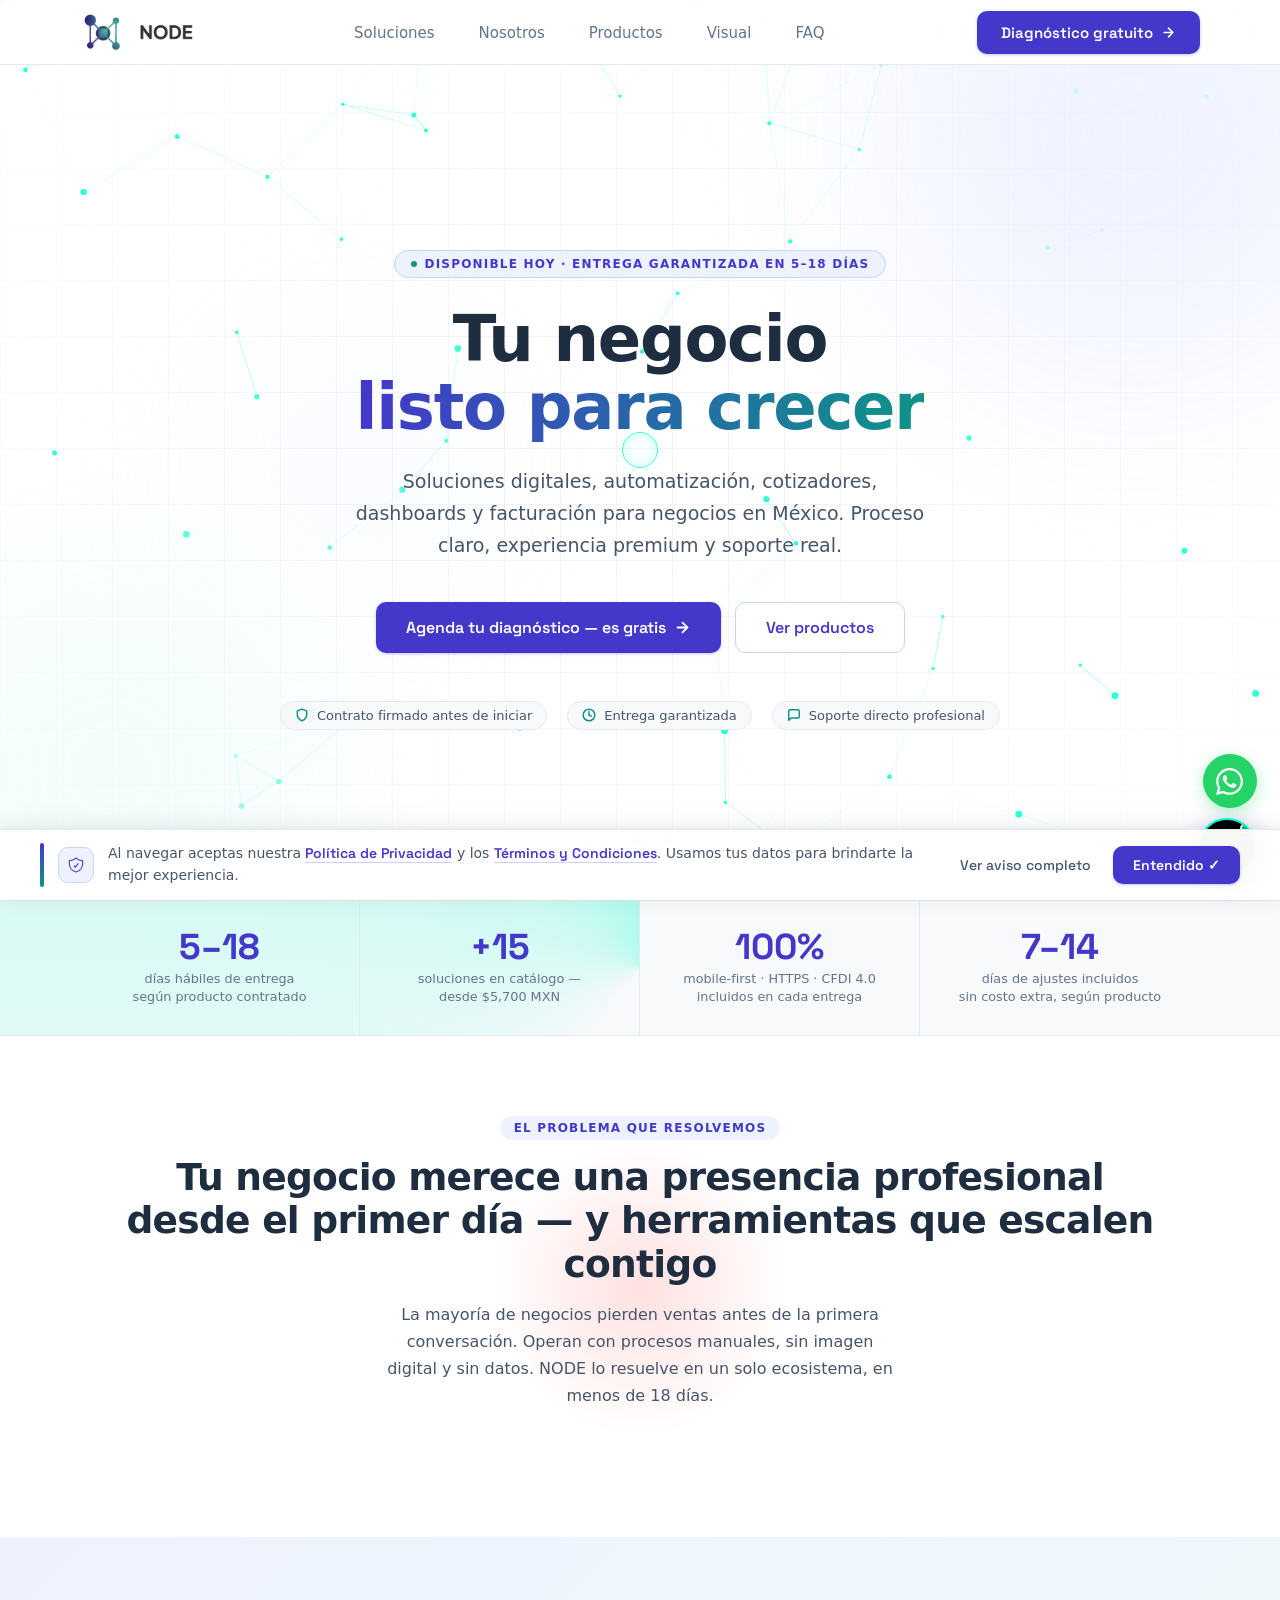
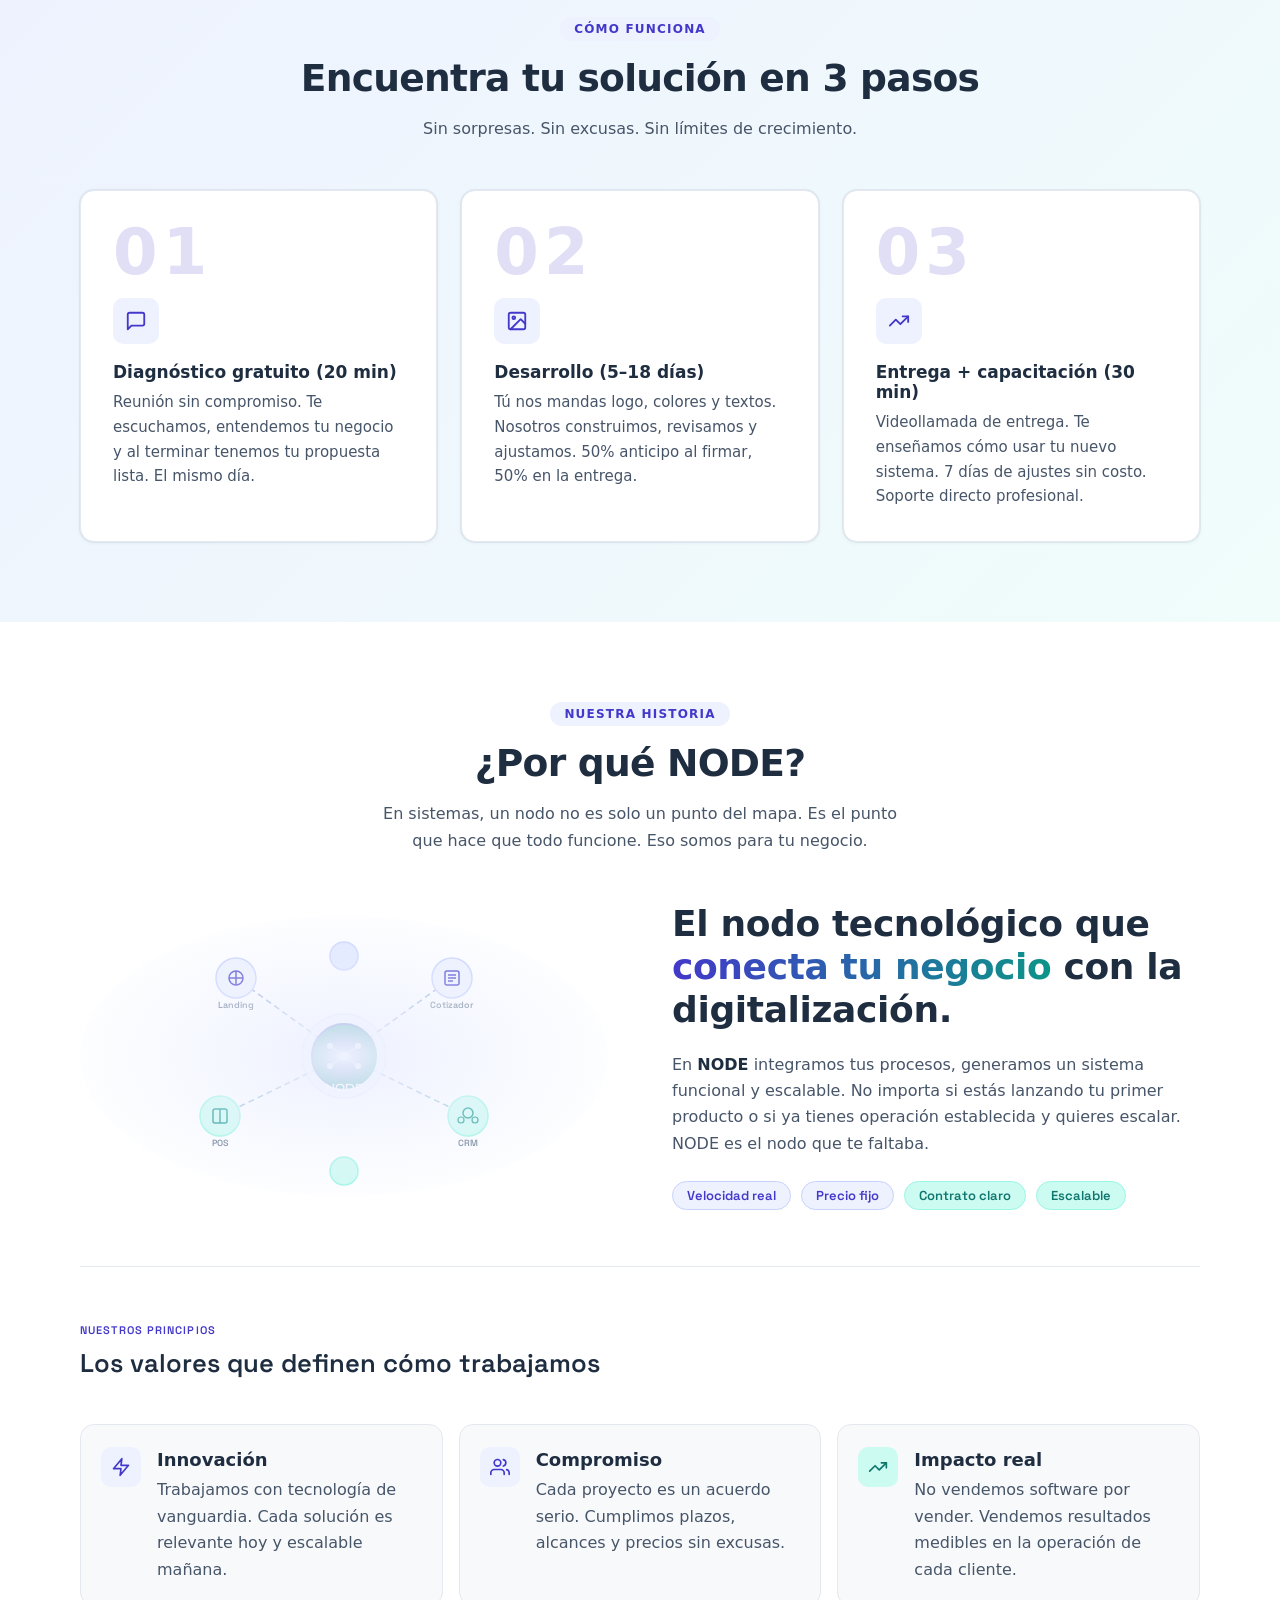
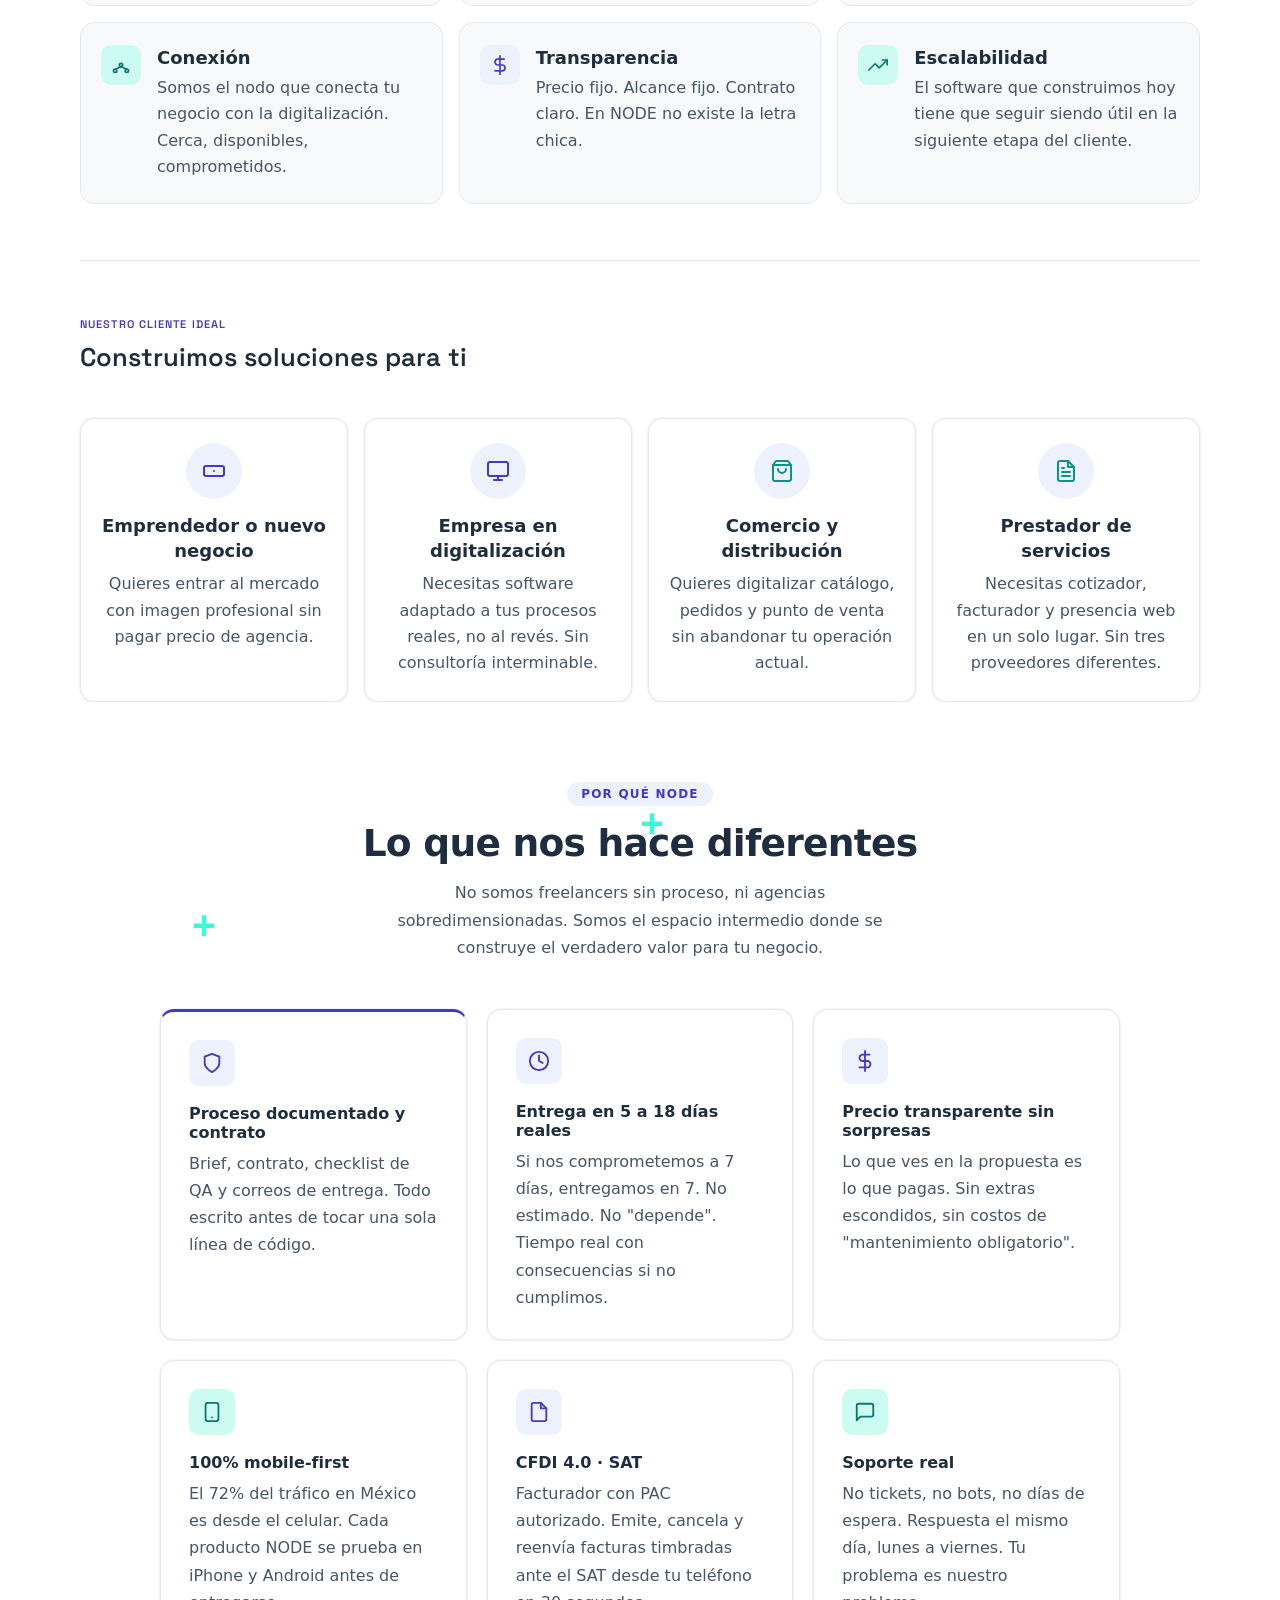
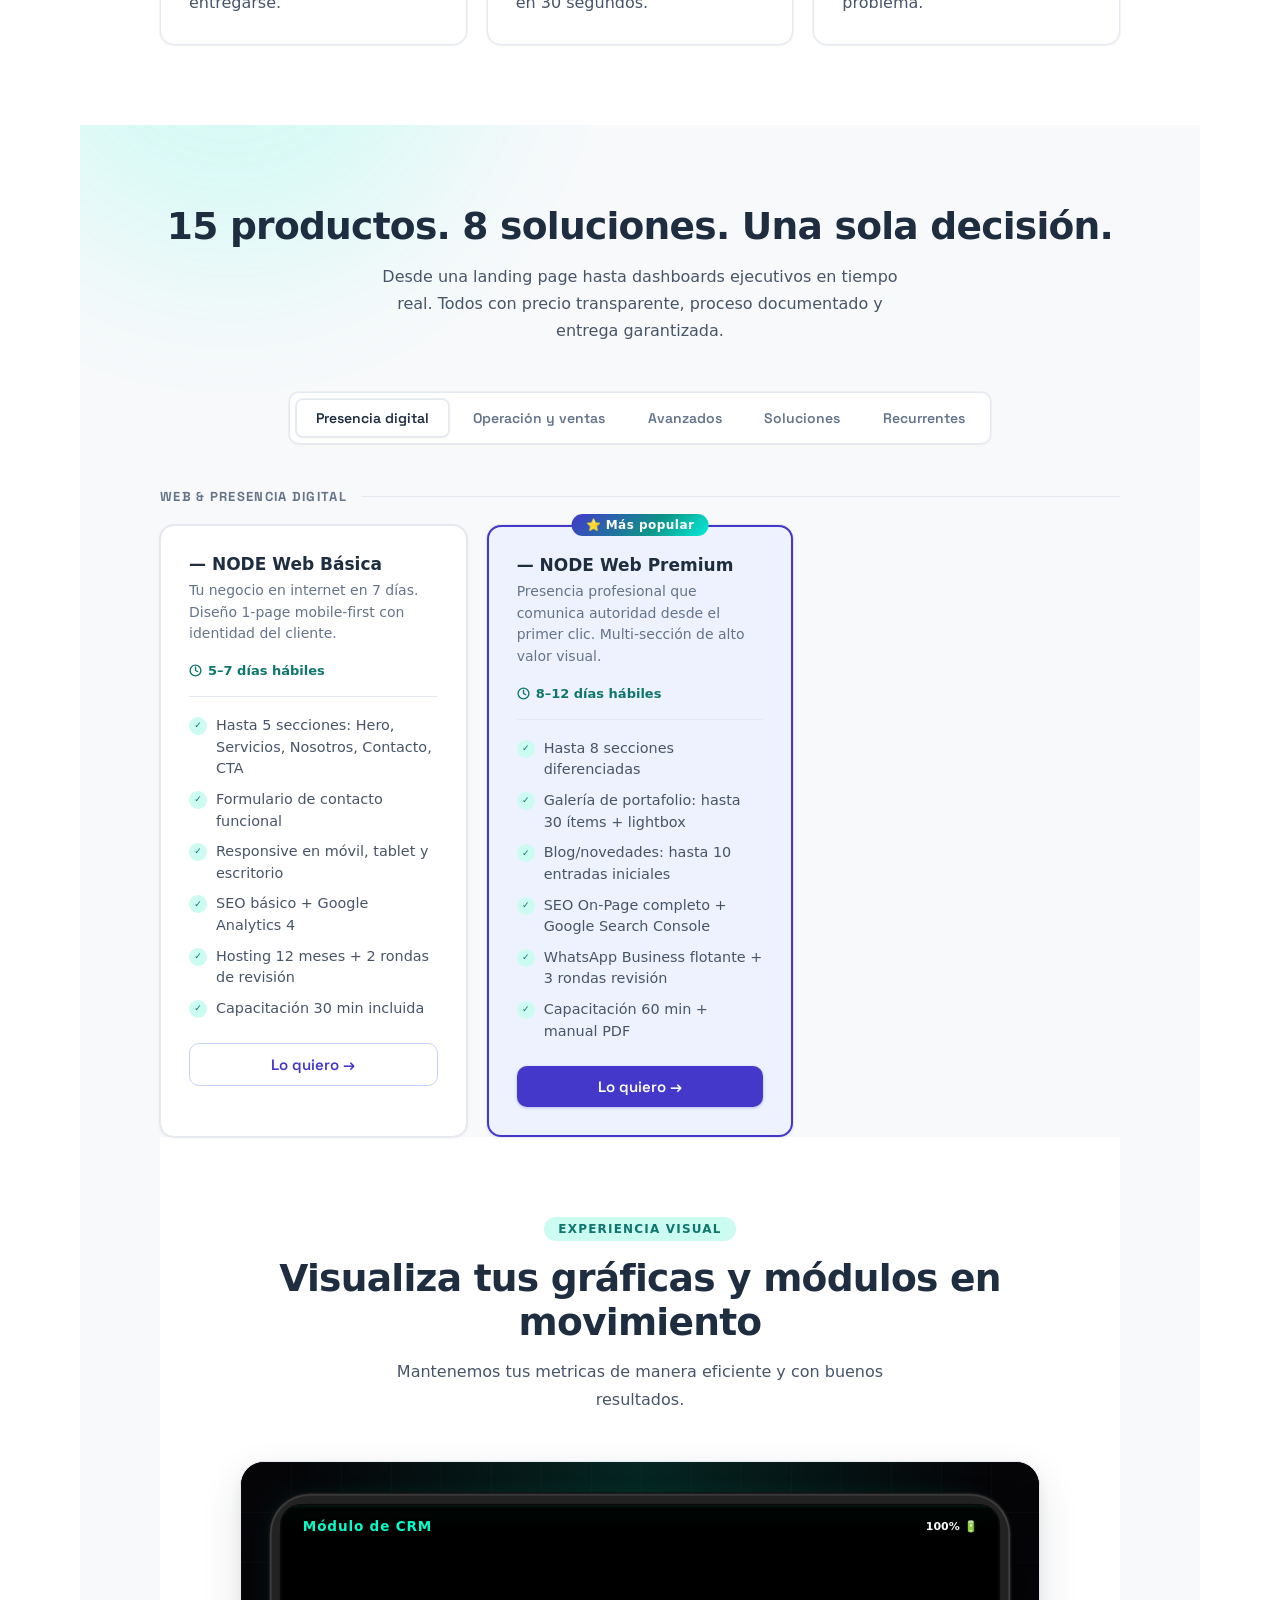
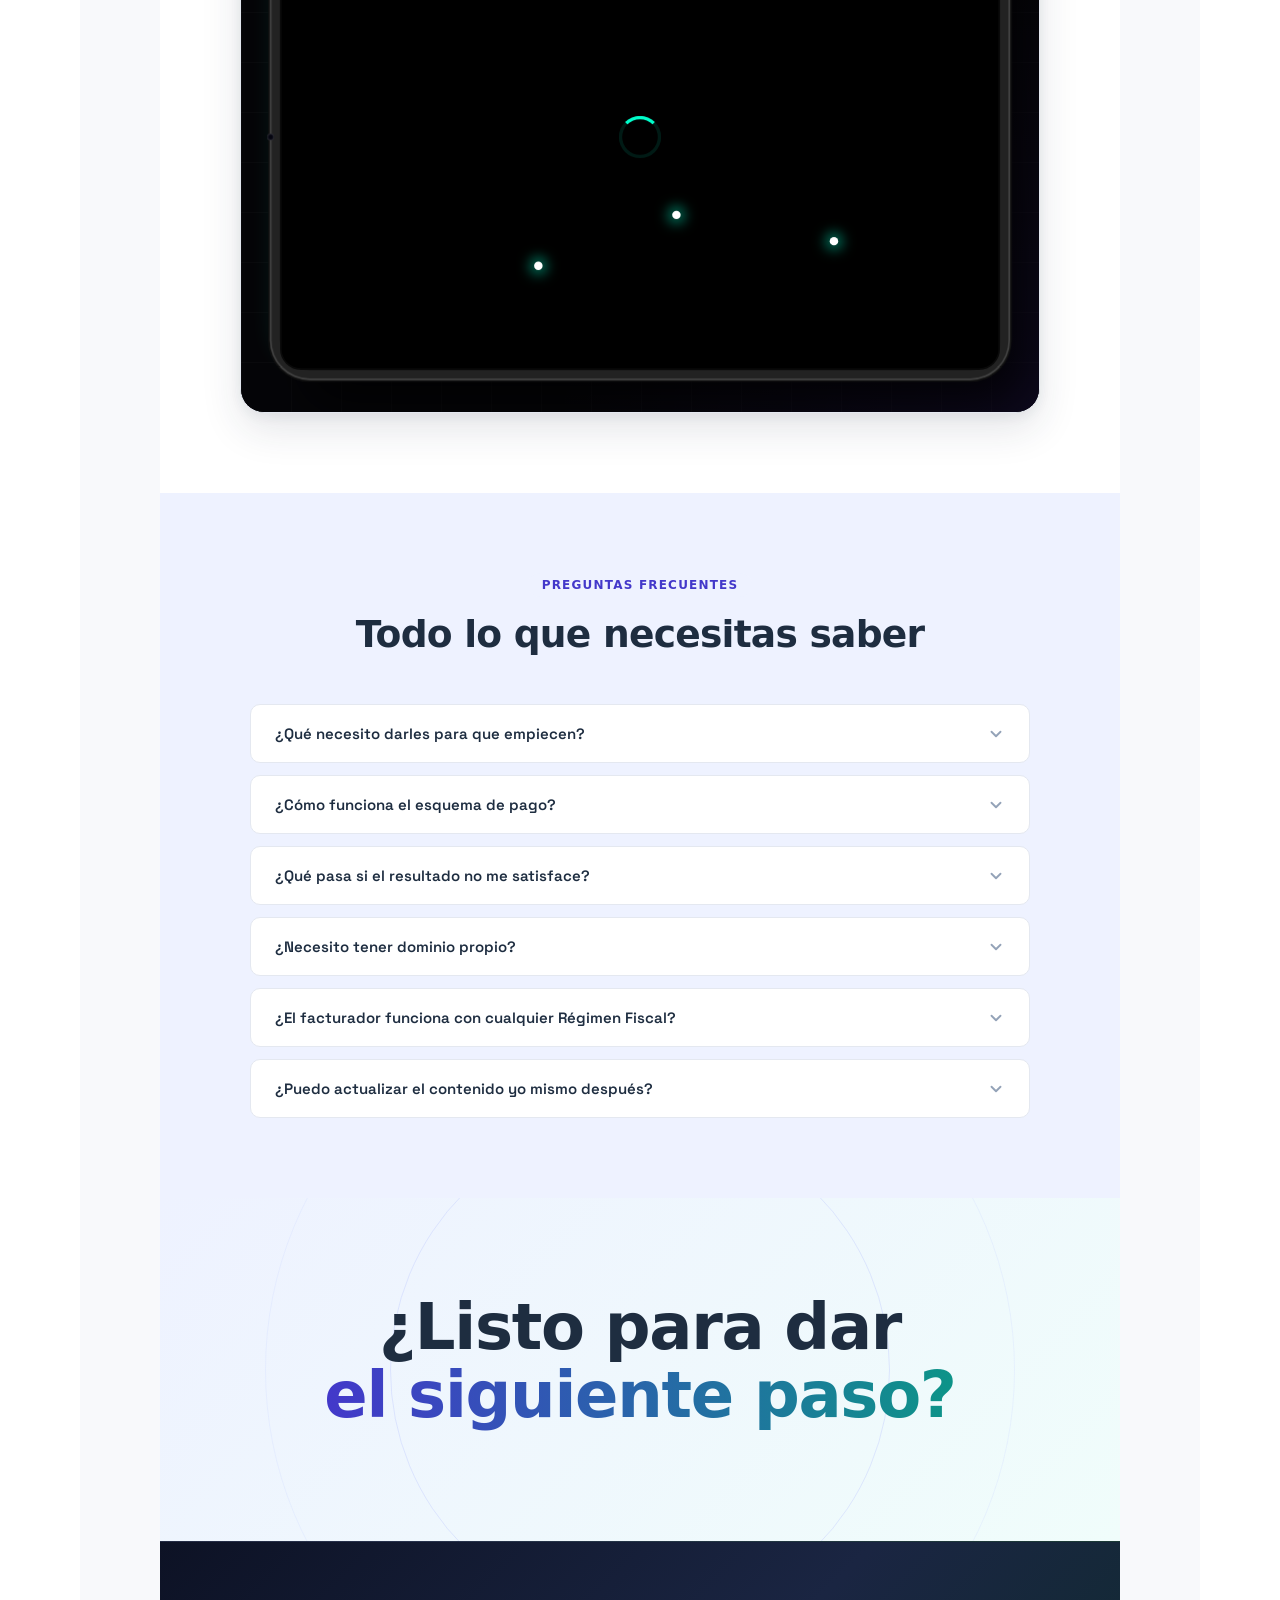
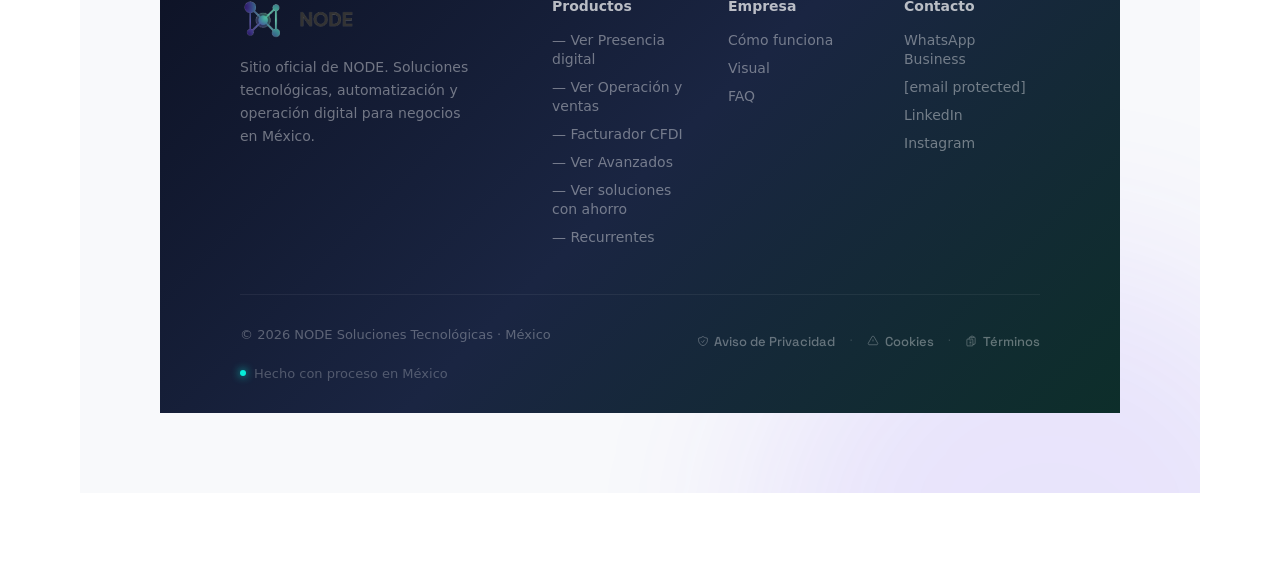
==== commit 5c2b26a7: "Fix modal behavior and button interactions for iOS Fix iOS flicker and mobile tap-through issues in " ====
--- a/N-main/index.html
+++ b/N-main/index.html
@@ -618,7 +618,14 @@
   transform:translateY(-1px);
   box-shadow:var(--shadow-sm)
 }
-.btn-bi-includes:active{background:var(--indigo-100);transform:none}
+/* FIX iOS: :active con transform causa repaint + flicker. Quitamos el
+   transform en active y solo cambiamos background para que el estado
+   sea instantáneo y sin janky en dispositivos táctiles */
+.btn-bi-includes:active{
+  background:var(--indigo-100);
+  transform:none;
+  box-shadow:none
+}
 
 /* Botón 2 — "Al terminar tendrás" (teal suave) */
 .btn-bi-outcome{
@@ -633,7 +640,26 @@
   transform:translateY(-1px);
   box-shadow:var(--shadow-success)
 }
-.btn-bi-outcome:active{background:var(--teal-100,#99F6E4);transform:none}
+/* FIX iOS: mismo fix que btn-bi-includes */
+.btn-bi-outcome:active{
+  background:var(--teal-100,#99F6E4);
+  transform:none;
+  box-shadow:none
+}
+
+/* FIX mobile: en dispositivos touch no mostramos el efecto hover
+   que queda "pegado" después del tap — solo en hover real (pointer:fine) */
+@media (hover: none) {
+  .btn-bi-includes:hover,
+  .btn-bi-outcome:hover {
+    transform: none;
+    background: inherit;
+    border-color: inherit;
+    box-shadow: var(--shadow-xs)
+  }
+  .btn-bi-includes:hover { background: var(--surface-page) }
+  .btn-bi-outcome:hover  { background: var(--teal-25) }
+}
 
 /* Variante para card héroe (B2 fondo indigo-50) */
 .bundle-card-hero .btn-bi-includes{
@@ -641,18 +667,29 @@
   border-color:var(--indigo-200)
 }
 .bundle-card-hero .btn-bi-includes:hover{background:#fff;border-color:var(--indigo)}
+.bundle-card-hero .btn-bi-includes:active{background:var(--indigo-100);transform:none}
 .bundle-card-hero .btn-bi-outcome{
   background:rgba(13,148,136,.1);
   border-color:rgba(13,148,136,.3)
 }
 .bundle-card-hero .btn-bi-outcome:hover{background:rgba(13,148,136,.18)}
+.bundle-card-hero .btn-bi-outcome:active{background:rgba(13,148,136,.25);transform:none}
+/* FIX mobile hero card: sin hover sticky */
+@media (hover: none) {
+  .bundle-card-hero .btn-bi-includes:hover { background: rgba(255,255,255,.75) }
+  .bundle-card-hero .btn-bi-outcome:hover  { background: rgba(13,148,136,.1) }
+}
 
 /* Ícono SVG dentro del botón */
 .btn-bundle-info svg{width:14px;height:14px;flex-shrink:0}
 
 /* ══════════════════════════════════════════
-   BUNDLE INFO MODAL — overlay + panel
-   LÍNEAS NUEVAS — 
+   BUNDLE INFO MODAL — overlay + panel  v3
+   FIX: eliminado position:fixed en body (causa flash en iOS).
+        visibility hidden/visible en lugar de solo opacity (evita
+        que el overlay sea alcanzable por el compositor aunque esté
+        invisible). will-change solo en el panel (no en el overlay
+        completo para evitar stacking context innecesario).
 ══════════════════════════════════════════ */
 .bim-overlay{
   position:fixed;inset:0;z-index:450;
@@ -660,10 +697,17 @@
   backdrop-filter:blur(4px);-webkit-backdrop-filter:blur(4px);
   display:flex;align-items:center;justify-content:center;
   padding:1rem;
-  opacity:0;pointer-events:none;
-  transition:opacity var(--dur-slow) var(--ease-base)
-}
-.bim-overlay.open{opacity:1;pointer-events:auto}
+  /* FIX: visibility:hidden oculta del árbol de accesibilidad y evita
+     que iOS registre taps en el overlay cuando está cerrado */
+  opacity:0;visibility:hidden;pointer-events:none;
+  transition:opacity var(--dur-slow) var(--ease-base),
+             visibility 0s linear var(--dur-slow)
+}
+.bim-overlay.open{
+  opacity:1;visibility:visible;pointer-events:auto;
+  transition:opacity var(--dur-slow) var(--ease-base),
+             visibility 0s linear 0s
+}
 
 .bim-panel{
   background:var(--surface-page);
@@ -671,13 +715,34 @@
   border-radius:var(--radius-lg);
   box-shadow:var(--shadow-xl);
   width:100%;max-width:480px;
-  max-height:88vh;overflow-y:auto;
+  /* FIX: en mobile usamos 92svh para respetar la barra inferior del browser */
+  max-height:88vh;max-height:88svh;
+  overflow-y:auto;
   overscroll-behavior:contain;
   -webkit-overflow-scrolling:touch;
-  transform:scale(.94) translateY(12px);
-  transition:transform var(--dur-slow) var(--ease-spring),opacity var(--dur-slow)
-}
-.bim-overlay.open .bim-panel{transform:scale(1) translateY(0)}
+  /* FIX: will-change solo en el panel para promoverlo a su propia capa
+     GPU — elimina el repaint del backdrop en cada frame de animación */
+  will-change:transform,opacity;
+  transform:scale(.94) translateY(16px);
+  opacity:0;
+  transition:transform var(--dur-slow) var(--ease-spring),
+             opacity var(--dur-base) var(--ease-base)
+}
+.bim-overlay.open .bim-panel{
+  transform:scale(1) translateY(0);
+  opacity:1
+}
+
+/* FIX: botón cerrar — target mínimo 44×44px para iOS (WCAG 2.5.5) */
+.bim-close{
+  /* Ampliar la zona táctil sin cambiar el visual */
+  position:relative;
+}
+.bim-close::before{
+  content:'';position:absolute;
+  inset:-8px;  /* extiende el área táctil 8px en cada dirección */
+  border-radius:50%
+}
 
 /* Scrollbar del panel */
 .bim-panel::-webkit-scrollbar{width:4px}
@@ -5116,91 +5181,162 @@
 
 
 // ══════════════════════════════════════════
-// BUNDLE INFO MODALS (BIM) 
-// Controlan los modales "Qué incluye" y "Al terminar tendrás"
+// BUNDLE INFO MODALS (BIM) — v3 bug-free
+// Fixes: iOS flicker, mobile tap-through, double-fire on close,
+//        scroll-jump, stopPropagation timing, body-lock side-effects
 // ══════════════════════════════════════════
 
-// ── Almacena posición del scroll antes de bloquear el body ──
-var _bimScrollY = 0;
-
-function openBIM(id) {
-  var overlay = document.getElementById(id);
-  if (!overlay) return;
-
-  // Cerrar cualquier otro modal abierto sin restaurar scroll todavía
-  document.querySelectorAll('.bim-overlay.open').forEach(function(el) {
-    el.classList.remove('open');
+(function () {
+  'use strict';
+
+  /* ── Estado global del modal ── */
+  var _bimScrollY  = 0;   // posición del scroll cuando se abrió
+  var _bimLocked   = false; // body bloqueado actualmente?
+  var _bimCurrent  = null;  // overlay actualmente abierto
+
+  /* ─────────────────────────────────────────
+     LOCK / UNLOCK del body
+     Estrategia: NO usamos position:fixed en el body (causa el flash/parpadeo
+     en iOS Safari porque el viewport se recalcula antes del paint).
+     En su lugar guardamos scrollY y usamos overflow:hidden en <html> + <body>
+     conservando el scrollbar gutter con scrollbar-gutter o padding-right.
+  ───────────────────────────────────────── */
+  function _lockBody() {
+    if (_bimLocked) return;
+    _bimScrollY = window.scrollY || window.pageYOffset;
+
+    var sbWidth = window.innerWidth - document.documentElement.clientWidth;
+
+    // Bloquear scroll sin mover el layout
+    document.documentElement.style.overflow   = 'hidden';
+    document.body.style.overflow              = 'hidden';
+
+    // Compensar el scrollbar que desaparece para evitar layout-shift
+    if (sbWidth > 0) {
+      document.body.style.paddingRight = sbWidth + 'px';
+    }
+
+    _bimLocked = true;
+  }
+
+  function _unlockBody() {
+    if (!_bimLocked) return;
+
+    document.documentElement.style.overflow = '';
+    document.body.style.overflow            = '';
+    document.body.style.paddingRight        = '';
+
+    // Restaurar posición sin animación (requestAnimationFrame para que el
+    // browser pinte primero el unlock antes del scroll, evitando el flash)
+    var target = _bimScrollY;
+    requestAnimationFrame(function () {
+      window.scrollTo(0, target);
+    });
+
+    _bimLocked = false;
+  }
+
+  /* ─────────────────────────────────────────
+     ABRIR modal
+  ───────────────────────────────────────── */
+  window.openBIM = function (id) {
+    var overlay = document.getElementById(id);
+    if (!overlay) return;
+
+    // Cerrar el que esté abierto sin tocar el body lock todavía
+    if (_bimCurrent && _bimCurrent !== overlay) {
+      _bimCurrent.classList.remove('open');
+    }
+    _bimCurrent = overlay;
+
+    _lockBody();
+    overlay.classList.add('open');
+
+    // Foco accesible tras la animación de entrada (300 ms)
+    var closeBtn = overlay.querySelector('.bim-close');
+    if (closeBtn) {
+      setTimeout(function () { closeBtn.focus(); }, 320);
+    }
+  };
+
+  /* ─────────────────────────────────────────
+     CERRAR modal (por botón ✕ o Escape)
+  ───────────────────────────────────────── */
+  window.closeBIM = function (id) {
+    var overlay = id
+      ? document.getElementById(id)
+      : _bimCurrent;
+
+    if (!overlay || !overlay.classList.contains('open')) return;
+
+    overlay.classList.remove('open');
+    _bimCurrent = null;
+    _unlockBody();
+  };
+
+  /* ─────────────────────────────────────────
+     CERRAR al hacer click/tap en el backdrop
+     Bug original: en iOS un tap en el backdrop registraba event.target como
+     un nodo hijo del overlay (el pseudo-elemento blur), disparando el cierre
+     incluso al abrir. Solución: delegamos el evento en el overlay mismo,
+     comprobamos que el target sea exactamente el overlay (no un hijo) Y que
+     hayan pasado >150 ms desde la apertura (debounce de apertura).
+  ───────────────────────────────────────── */
+  var _bimOpenedAt = 0; // timestamp del último openBIM
+
+  // Sobrescribir openBIM para registrar el timestamp
+  var _origOpen = window.openBIM;
+  window.openBIM = function (id) {
+    _bimOpenedAt = Date.now();
+    _origOpen(id);
+  };
+
+  // closeBIMOutside — llamado por onclick en el .bim-overlay (HTML estático)
+  window.closeBIMOutside = function (event, overlay) {
+    // 1. Debounce: ignorar si el modal se acaba de abrir (previene el
+    //    tap-through inmediato en iOS donde el touchend llega con retraso)
+    if (Date.now() - _bimOpenedAt < 200) return;
+
+    // 2. Solo cerrar si el target ES el overlay (backdrop) y no algún hijo
+    //    Usamos composedPath()[0] que es más fiable en Shadow DOM / iOS
+    var path   = event.composedPath ? event.composedPath() : [];
+    var target = path[0] || event.target;
+
+    if (target === overlay) {
+      window.closeBIM(null);
+    }
+  };
+
+  /* ─────────────────────────────────────────
+     CERRAR con tecla Escape
+  ───────────────────────────────────────── */
+  document.addEventListener('keydown', function (e) {
+    if (e.key === 'Escape' && _bimCurrent) {
+      window.closeBIM(null);
+    }
   });
 
-  // Guardar posición actual ANTES de bloquear
-  _bimScrollY = window.scrollY || window.pageYOffset;
-
-  // FIX: usar overflowY:'scroll' (no 'hidden') para mantener el ancho del
-  // scrollbar en desktop y evitar el layout-shift al abrir/cerrar el modal
-  document.body.style.top      = '-' + _bimScrollY + 'px';
-  document.body.style.position = 'fixed';
-  document.body.style.width    = '100%';
-  document.body.style.overflowY = 'scroll';
-
-  overlay.classList.add('open');
-
-  // Foco accesible: mover al botón de cierre tras la animación de entrada
-  var closeBtn = overlay.querySelector('.bim-close');
-  if (closeBtn) setTimeout(function() { closeBtn.focus(); }, 80);
-}
-
-function _closeBIMBody() {
-  // Capturar valor antes de limpiar los estilos
-  var scrollY = _bimScrollY;
-
-  // FIX: limpiar overflowY igual que se asignó
-  document.body.style.position  = '';
-  document.body.style.top       = '';
-  document.body.style.width     = '';
-  document.body.style.overflowY = '';
-
-  // FIX: window.scrollTo(x,y) tiene soporte universal (IE9+) a diferencia de
-  // { behavior:'instant' } que no está disponible en todos los móviles
-  window.scrollTo(0, scrollY);
-}
-
-function closeBIM(id) {
-  var overlay = document.getElementById(id);
-  if (!overlay || !overlay.classList.contains('open')) return;
-  overlay.classList.remove('open');
-  _closeBIMBody();
-}
-
-function closeBIMOutside(event, overlay) {
-  // FIX: en lugar de comparar event.target === overlay (falla en mobile porque
-  // el touch puede registrar un nodo hijo del backdrop), comprobamos si el
-  // click ocurrió FUERA del panel usando Node.contains()
-  var panel = overlay.querySelector('.bim-panel');
-  if (!panel || !panel.contains(event.target)) {
-    overlay.classList.remove('open');
-    _closeBIMBody();
-  }
-}
-
-// Cerrar con tecla Escape
-document.addEventListener('keydown', function(e) {
-  if (e.key === 'Escape') {
-    var anyOpen = false;
-    document.querySelectorAll('.bim-overlay.open').forEach(function(el) {
-      el.classList.remove('open');
-      anyOpen = true;
+  /* ─────────────────────────────────────────
+     stopPropagation en panels — bindear en DOMContentLoaded
+     para asegurar que los elementos ya existen en el DOM
+  ───────────────────────────────────────── */
+  function _bindPanelStopProp() {
+    document.querySelectorAll('.bim-panel').forEach(function (panel) {
+      // Remover listeners previos clonando el nodo (por si se llama 2 veces)
+      panel.addEventListener('click',    function (e) { e.stopPropagation(); }, { passive: false });
+      panel.addEventListener('touchend', function (e) { e.stopPropagation(); }, { passive: false });
+      panel.addEventListener('touchstart', function (e) { e.stopPropagation(); }, { passive: true });
     });
-    if (anyOpen) _closeBIMBody();
-  }
-});
-
-// FIX: impedir que los clicks DENTRO del panel burbujeen al overlay y
-// disparen accidentalmente closeBIMOutside (crítico en mobile/touch)
-document.querySelectorAll('.bim-panel').forEach(function(panel) {
-  panel.addEventListener('click', function(e) { e.stopPropagation(); });
-  panel.addEventListener('touchend', function(e) { e.stopPropagation(); });
-});
-// FIN BUNDLE INFO MODALS
+  }
+
+  if (document.readyState === 'loading') {
+    document.addEventListener('DOMContentLoaded', _bindPanelStopProp);
+  } else {
+    _bindPanelStopProp(); // DOM ya listo
+  }
+
+})();
+// FIN BUNDLE INFO MODALS v3
 
 // ── ACTIVE NAV LINK ──
 const sections  = document.querySelectorAll('section[id]');
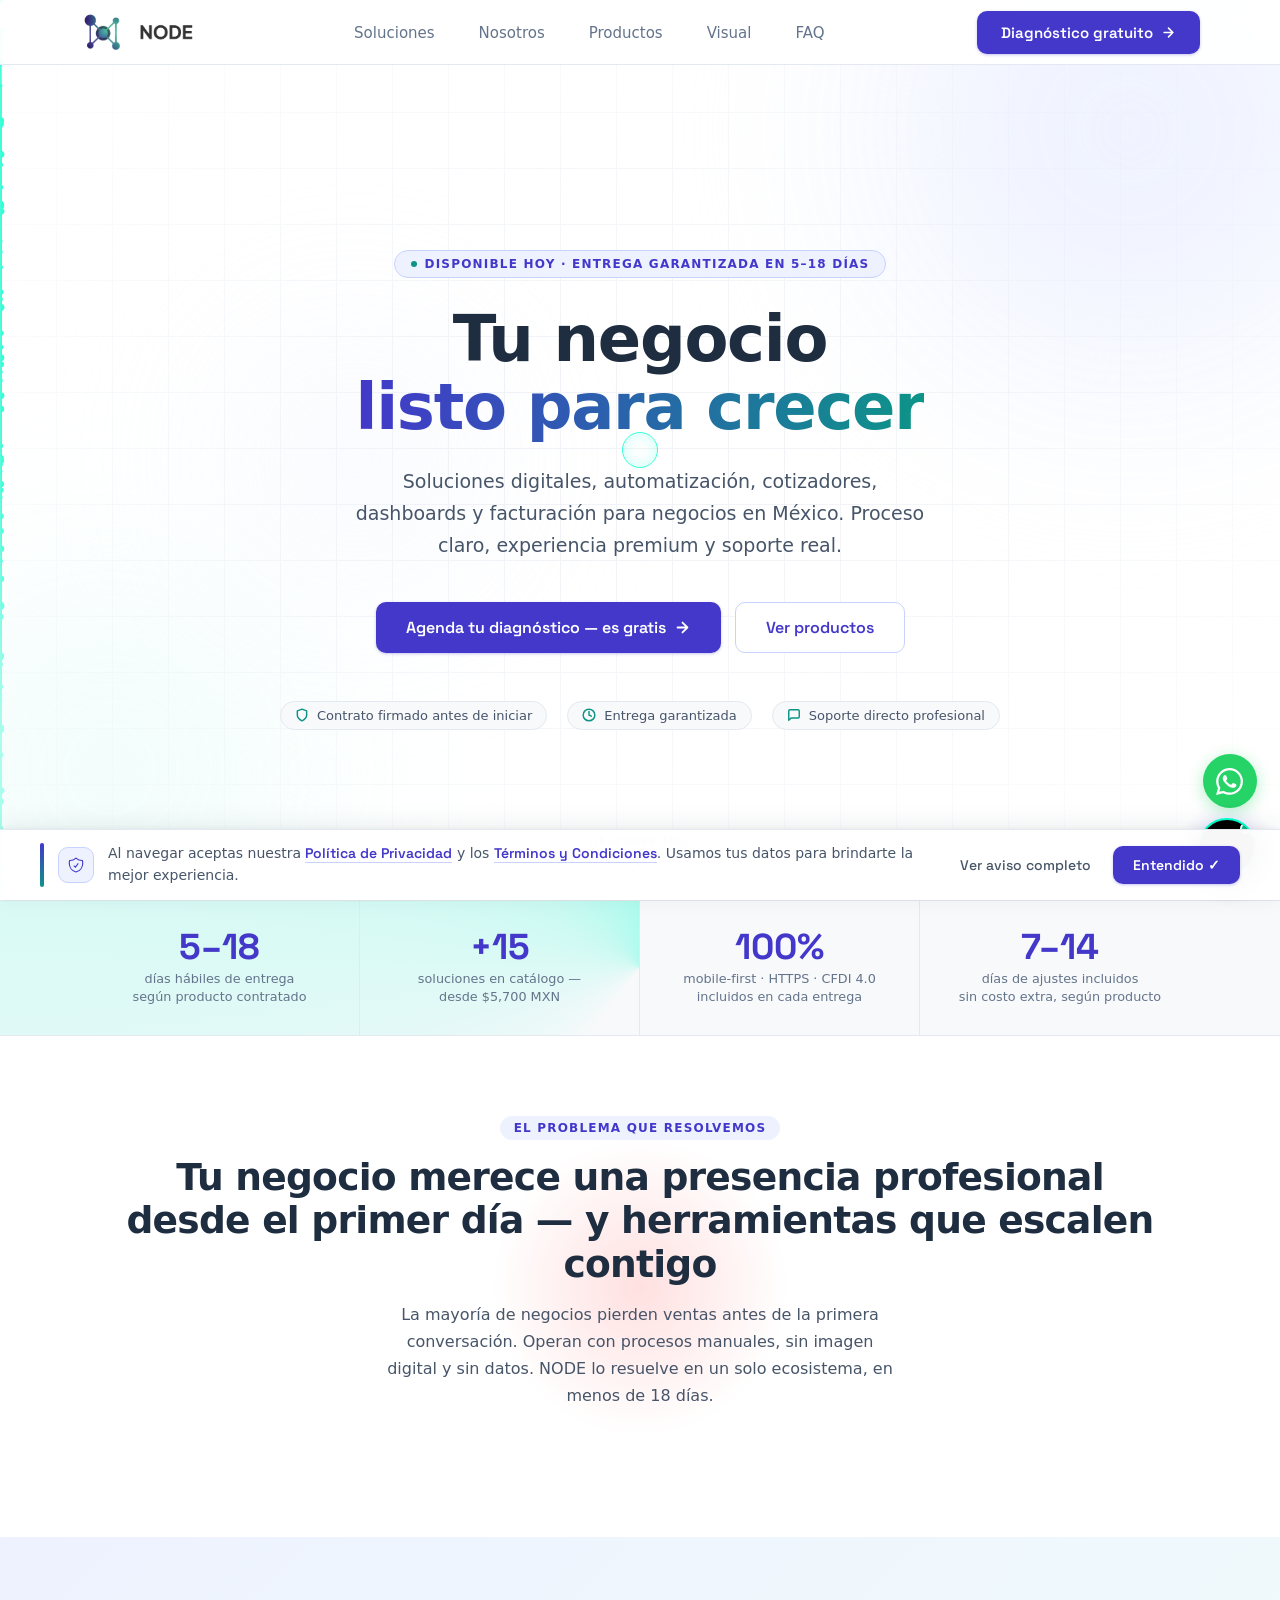
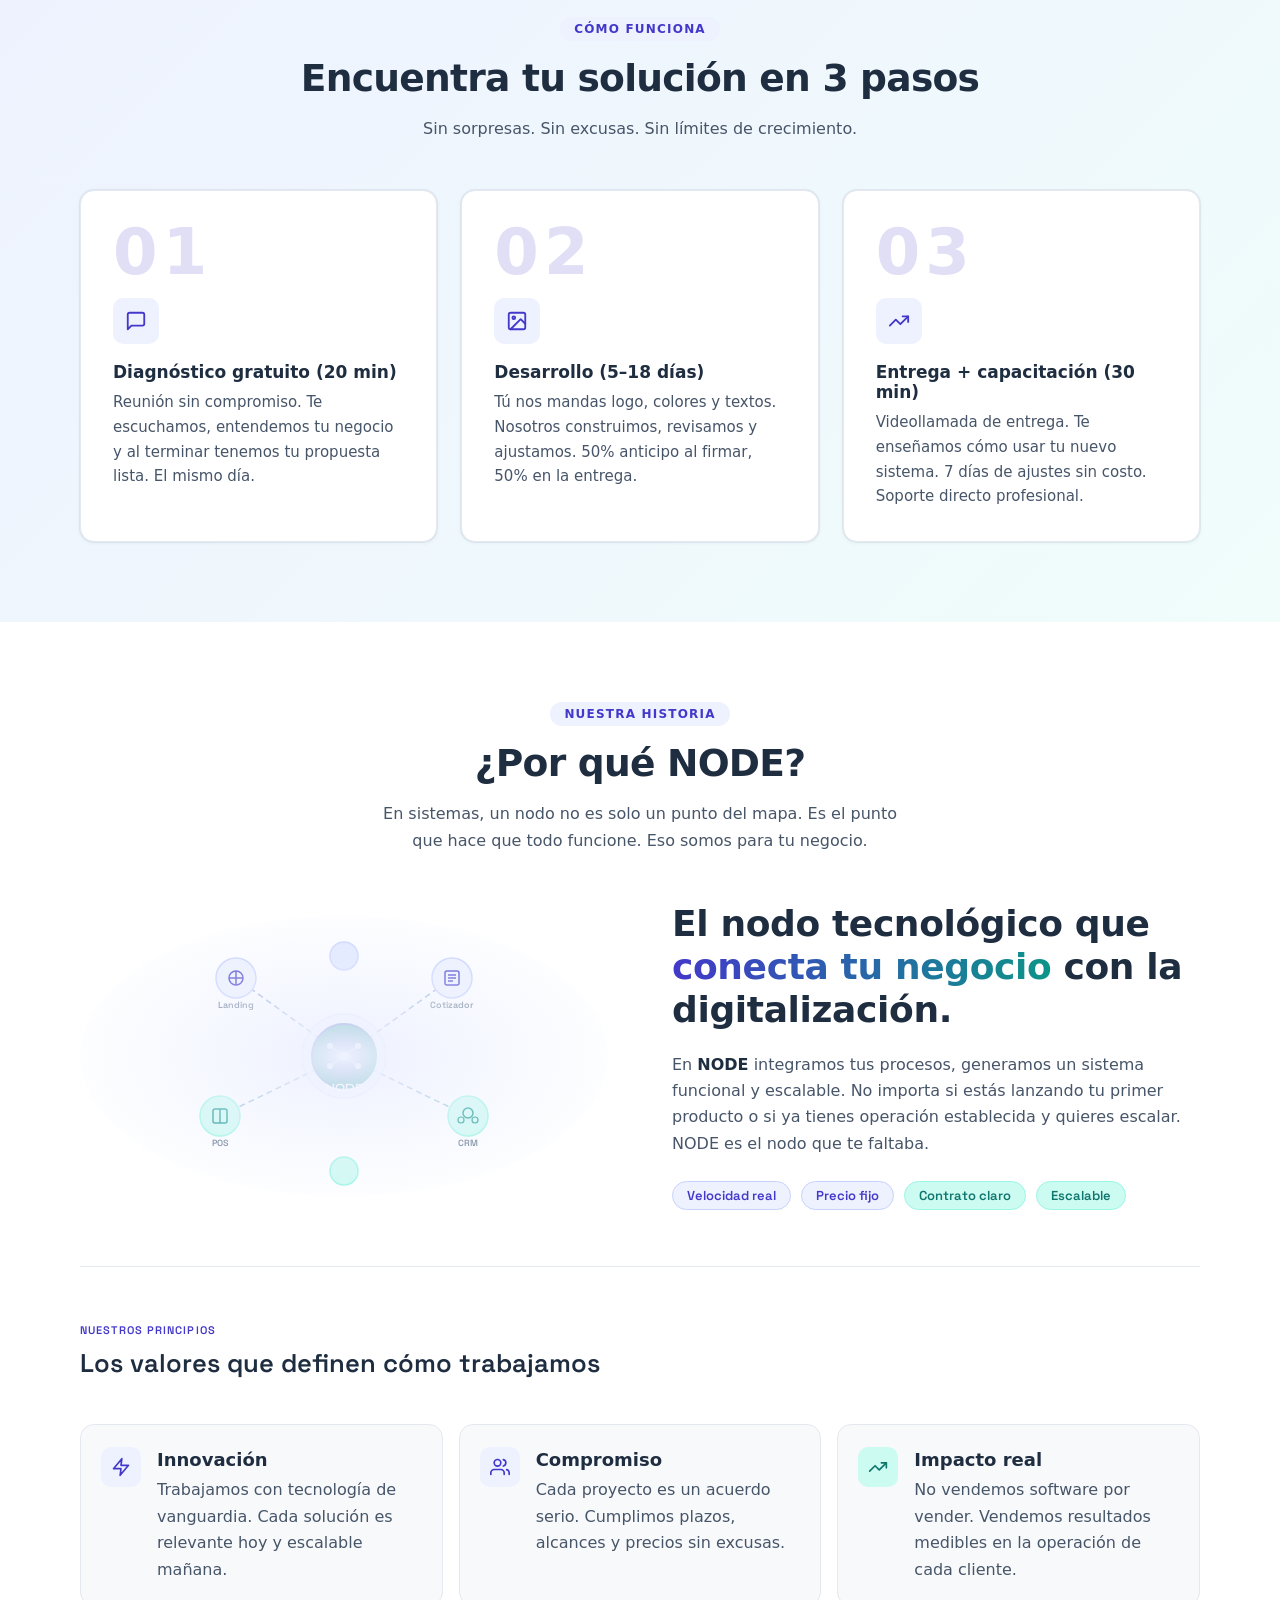
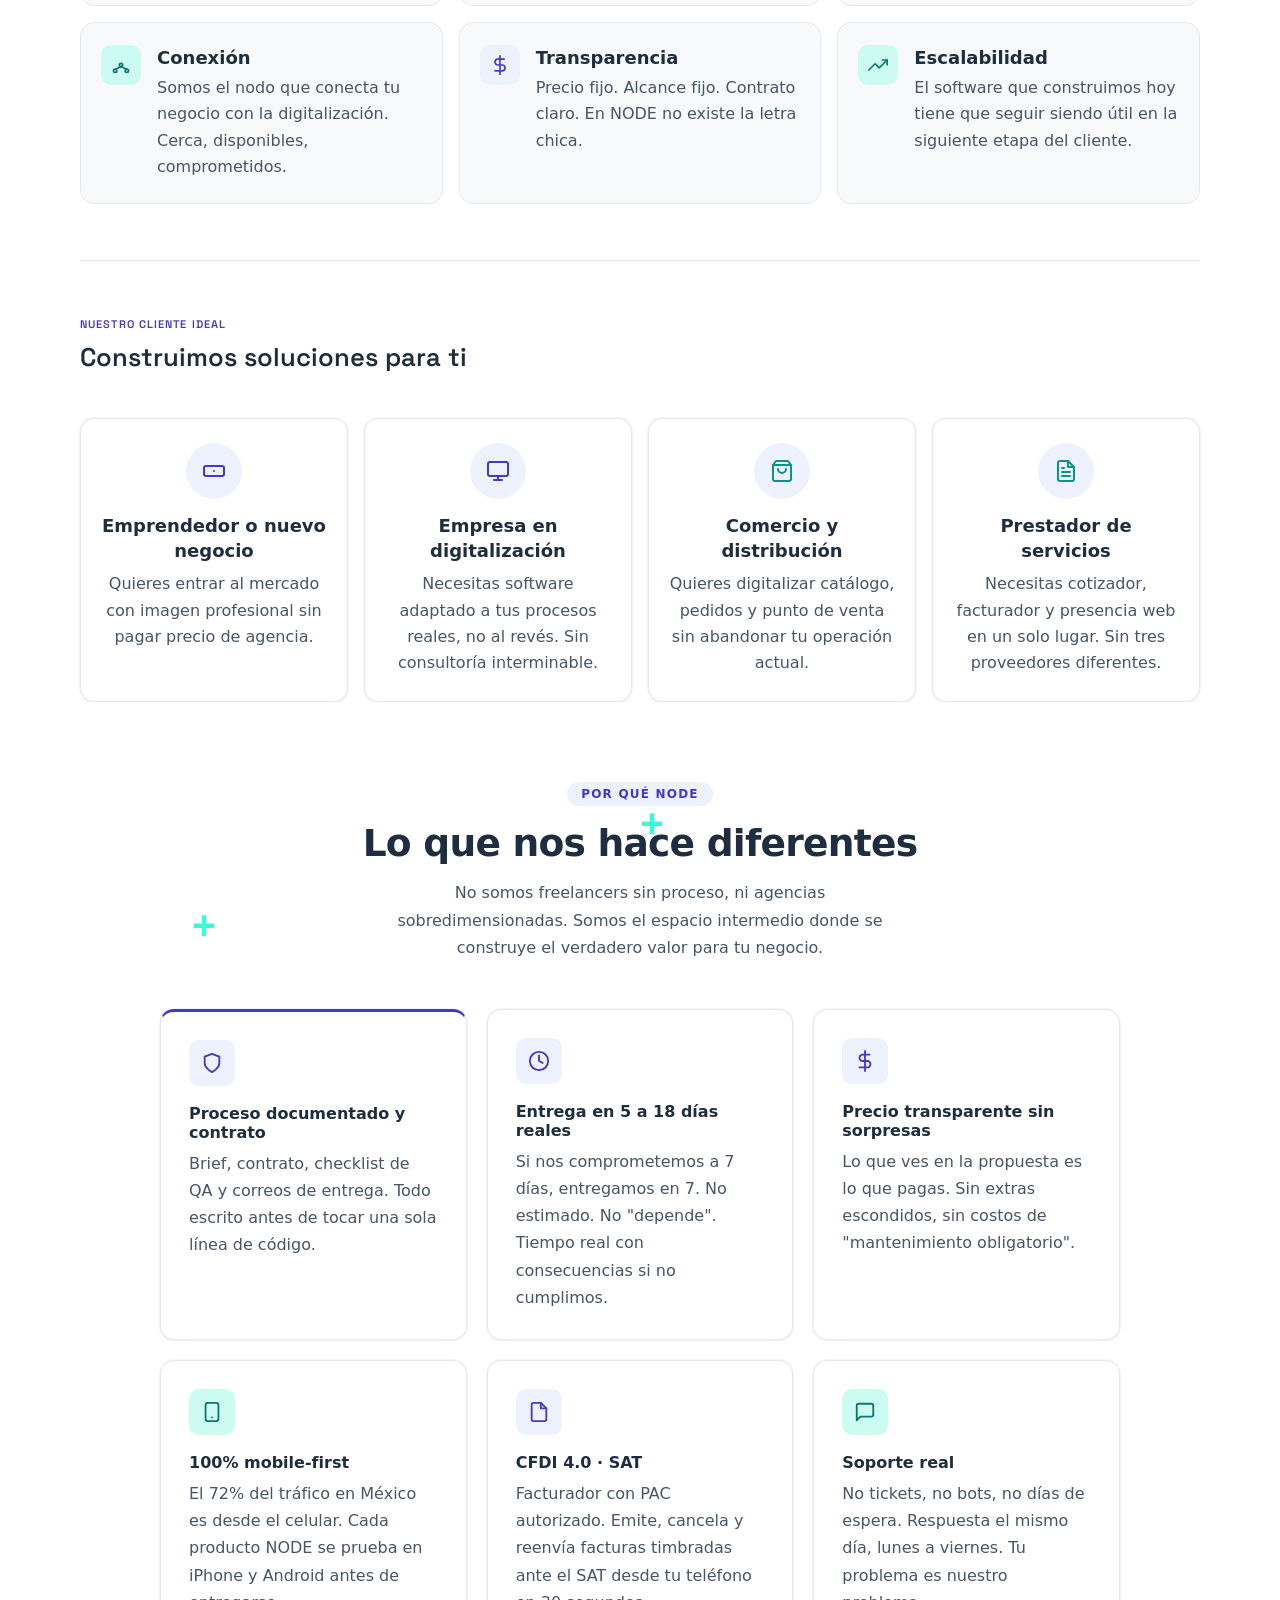
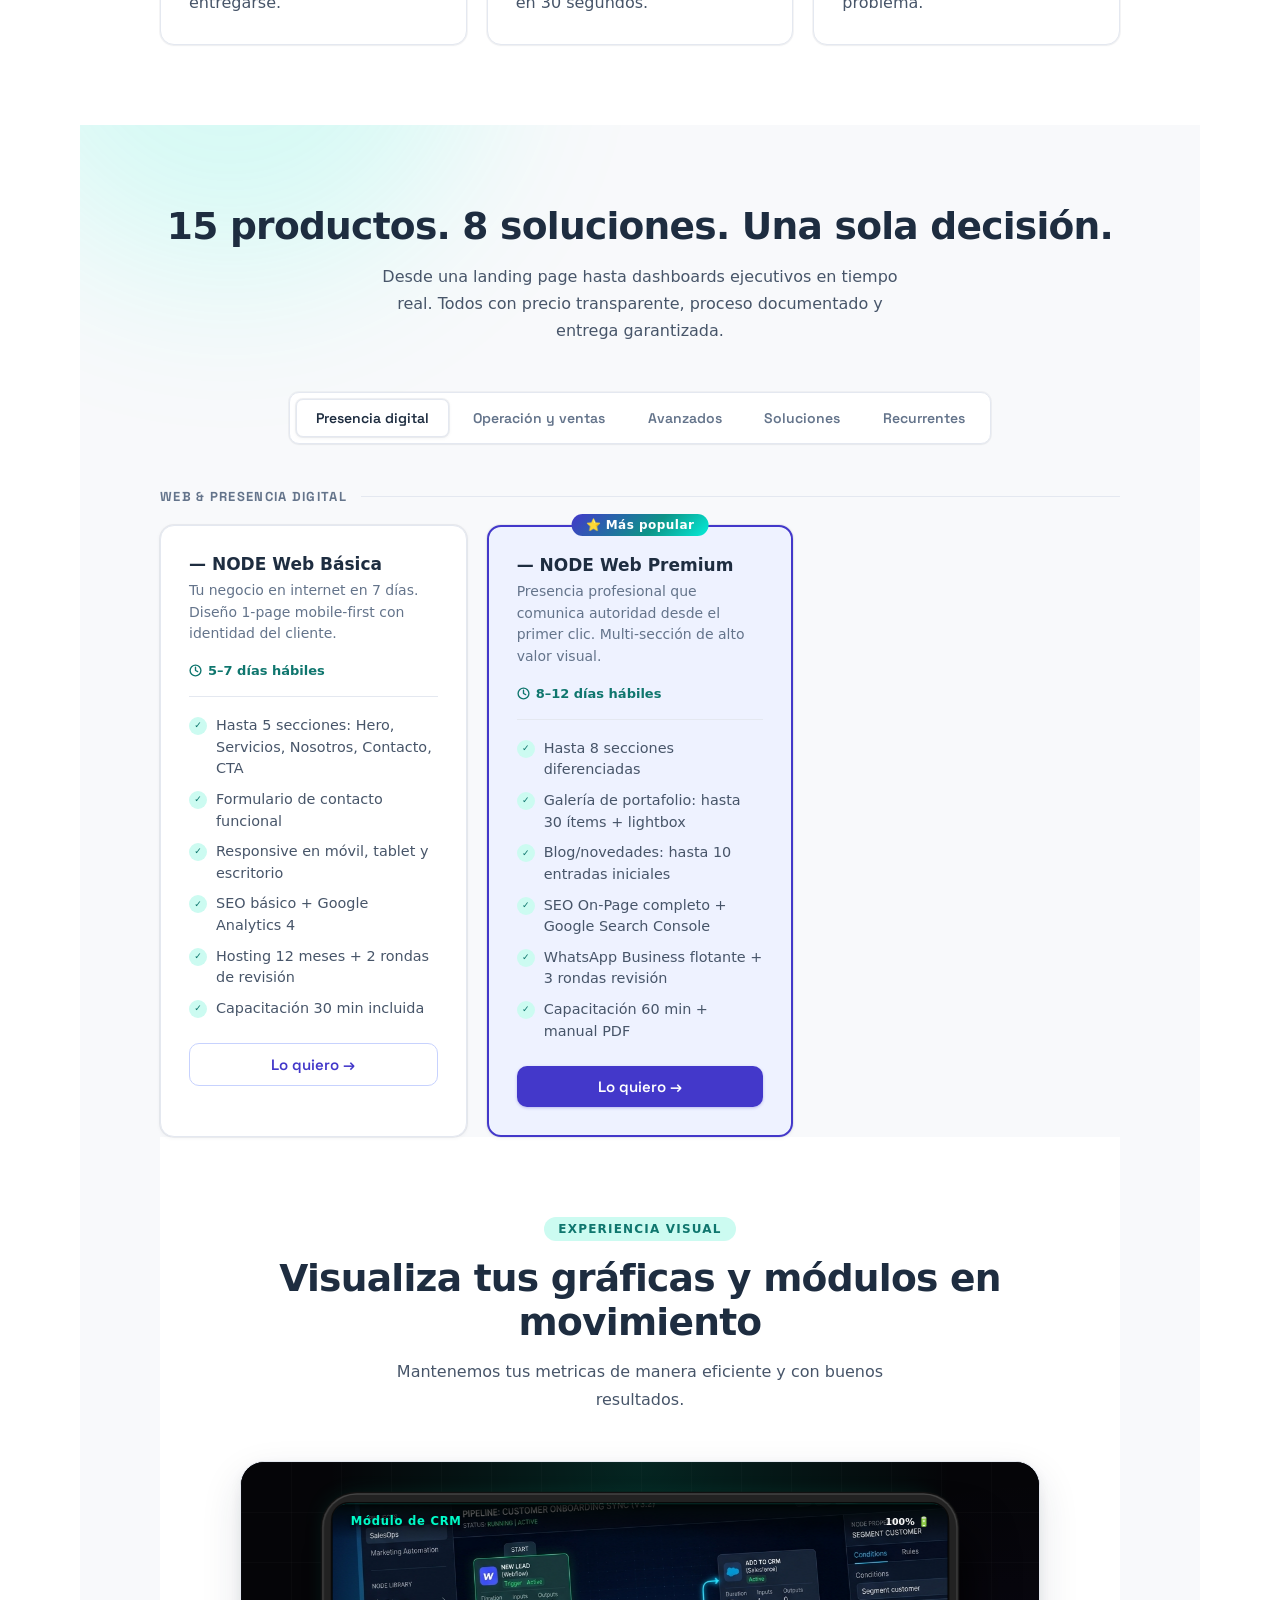
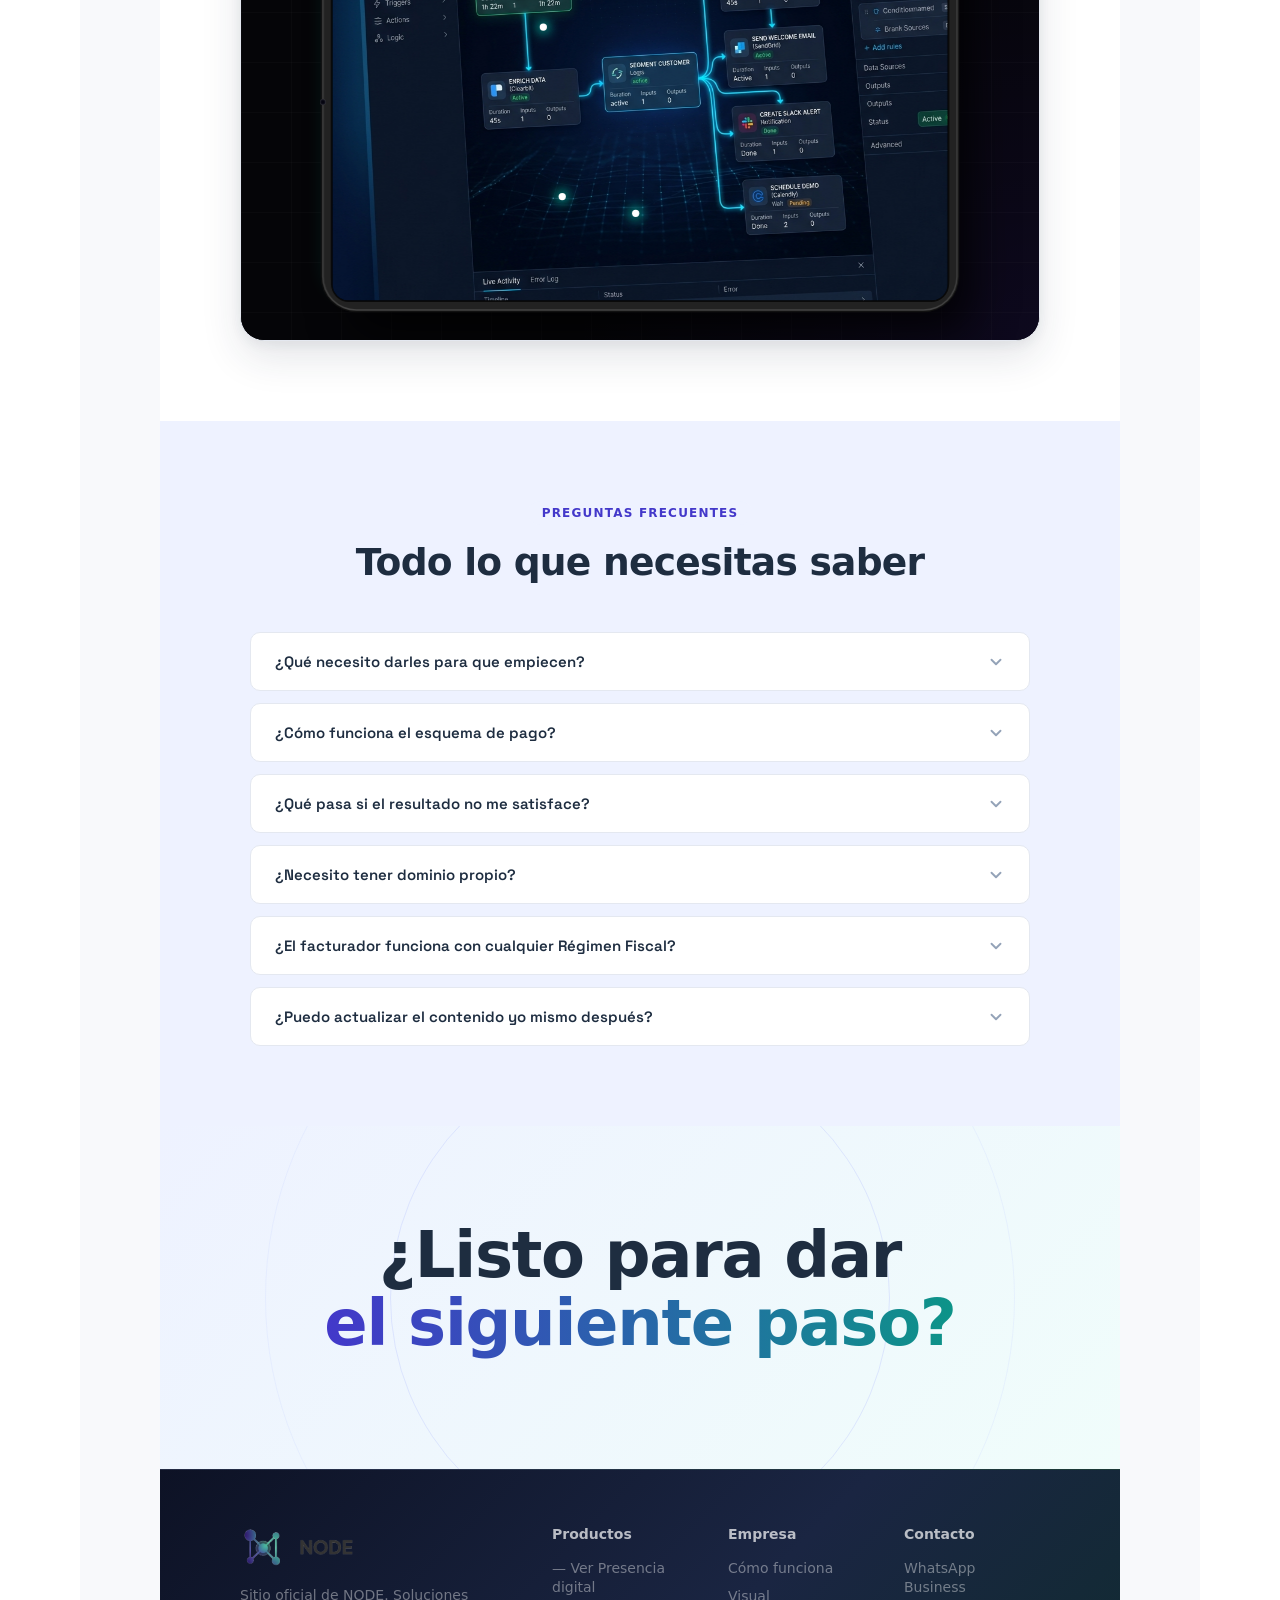
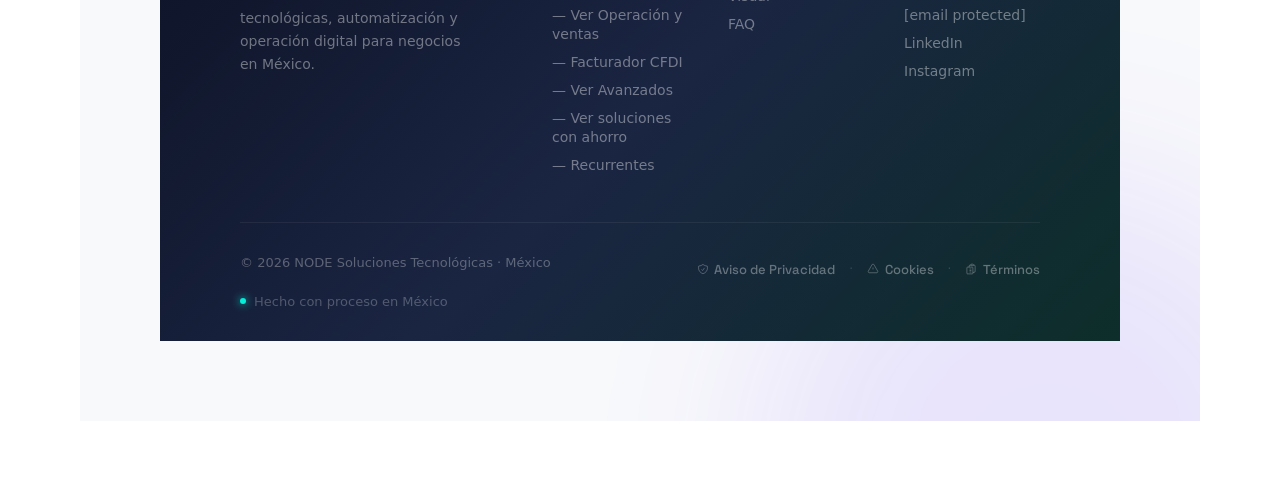
==== commit cf042aec: "Implement fixes for iOS and Android compatibility Added various fixes for iOS and Android compatibil" ====
--- a/N-main/index.html
+++ b/N-main/index.html
@@ -238,6 +238,8 @@
   position:absolute;inset:0;
   background-image:linear-gradient(var(--border-default) 1px,transparent 1px),linear-gradient(90deg,var(--border-default) 1px,transparent 1px);
   background-size:56px 56px;
+  /* FIX iOS Safari: always include -webkit- prefix */
+  -webkit-mask-image:radial-gradient(ellipse 70% 70% at 50% 50%,black 20%,transparent 100%);
   mask-image:radial-gradient(ellipse 70% 70% at 50% 50%,black 20%,transparent 100%);
   opacity:.5
 }
@@ -863,10 +865,10 @@
 .showcase-shell{margin-top:2.5rem}
 .showcase-video{
   position:relative;overflow:hidden;border-radius:24px;
-  /* altura dinámica: crece con el contenido interno (el dashboard) */
+  /* FIX iOS/Android: use height + min-height so child height:100% resolves correctly */
+  height:480px;
   min-height:480px;
   border:1px solid var(--border-default);box-shadow:var(--shadow-lg);background:#050508;
-  /* Asegura que el #interactive-dashboard hijo pueda usar height:100% */
   display:flex;flex-direction:column;
 }
 /* El dashboard interactivo ocupa todo el espacio del recuadro */
@@ -894,7 +896,11 @@
 @media(max-width:768px){
   .showcase-video,
   .showcase-video > #interactive-dashboard,
-  .showcase-video > .interactive-dash-section{min-height:340px}
+  .showcase-video > .interactive-dash-section{
+    /* FIX: explicit height so height:100% resolves in nested flex children */
+    height:340px;
+    min-height:340px;
+  }
   .showcase-video__card{max-width:none}
 }
 
@@ -1772,48 +1778,43 @@
         const canvas = document.getElementById('hero-node-canvas');
         if (!canvas) return;
         const ctx = canvas.getContext('2d');
-        /* ── Dimensiones lógicas (CSS px) del área visible ── */
+
+        // FIX iOS: disable touch-action so canvas doesn't block scroll
+        canvas.style.touchAction = 'none';
+        canvas.setAttribute('aria-hidden', 'true');
+
         let W = 0, H = 0;
         let nodes = [];
         let animId;
 
-        /* ── Referencia al section #hero, no al padre inmediato ──
-           Así capturamos el tamaño real del recuadro completo,
-           independientemente de si hero-deco todavía no tiene altura. */
         const heroSection = document.getElementById('hero') || canvas.closest('section') || canvas.parentElement;
 
-        /* ── DPR: resuelve el blur en pantallas Retina/HiDPI ── */
         function getDpr() {
-            return Math.min(window.devicePixelRatio || 1, 2); // cap en 2x para rendimiento
+            return Math.min(window.devicePixelRatio || 1, 2);
         }
 
         function resize() {
-            const dpr  = getDpr();
-            /* offsetWidth/Height sobre el section es siempre correcto
-               porque el section tiene min-height:100svh y display:flex */
-            W = heroSection.offsetWidth;
+            const dpr = getDpr();
+            // FIX iOS: offsetWidth/Height can be 0 when DOMContentLoaded fires
+            // before the browser applies 100svh. Use window.inner* as fallback.
+            W = heroSection.offsetWidth  || window.innerWidth;
             H = heroSection.offsetHeight;
-
-            /* Tamaño interno del buffer (físico) */
+            if (!H || H < 50) H = window.innerHeight;
+
             canvas.width  = Math.round(W * dpr);
             canvas.height = Math.round(H * dpr);
 
-            /* El CSS ya pone width:100%; height:100% en el canvas,
-               pero lo forzamos también inline por si acaso */
             canvas.style.width  = W + 'px';
             canvas.style.height = H + 'px';
 
-            /* Escalar el contexto para que 1 unidad = 1 CSS px */
             ctx.setTransform(dpr, 0, 0, dpr, 0, 0);
 
-            /* Reclamp nodos existentes para que no queden fuera del recuadro */
             nodes.forEach(function(n) {
                 n.x = Math.min(Math.max(n.x, 0), W);
                 n.y = Math.min(Math.max(n.y, 0), H);
             });
         }
 
-        /* ── Clase Node (coordenadas siempre en CSS px) ── */
         function Node() {
             this.x      = Math.random() * W;
             this.y      = Math.random() * H;
@@ -1834,12 +1835,6 @@
             ctx.fill();
         };
 
-        /* ── Init resize + crear nodos ── */
-        resize();
-        var numNodes = W > 768 ? 65 : 30;
-        for (var i = 0; i < numNodes; i++) { nodes.push(new Node()); }
-
-        /* ── Loop de animación ── */
         function animate() {
             animId = requestAnimationFrame(animate);
             ctx.clearRect(0, 0, W, H);
@@ -1861,15 +1856,28 @@
                 }
             }
         }
-        animate();
-
-        /* ── ResizeObserver: captura cambios de tamaño del section
-           incluyendo rotación de pantalla, zoom del browser, etc. ── */
+
+        // FIX iOS/Android: wait two animation frames so the browser has painted
+        // the 100svh hero section before we read its dimensions.
+        requestAnimationFrame(function() {
+            requestAnimationFrame(function() {
+                resize();
+                var numNodes = W > 768 ? 65 : 30;
+                for (var i = 0; i < numNodes; i++) { nodes.push(new Node()); }
+                animate();
+            });
+        });
+
         if (typeof ResizeObserver !== 'undefined') {
             new ResizeObserver(function() { resize(); }).observe(heroSection);
         } else {
             window.addEventListener('resize', resize);
         }
+
+        // Extra safety: re-read dimensions after fonts/images have loaded
+        window.addEventListener('load', function() {
+            resize();
+        });
     });
    </script>
   <div class="container" style="position:relative;z-index:1">
@@ -1928,6 +1936,8 @@
 .anim-radar {
     position: absolute; top: 50%; left: 50%;
     width: 200vw; height: 200vw;
+    /* FIX Android <88: conic-gradient not supported, show subtle teal ring instead */
+    background: rgba(0,255,204,0.08);
     background: conic-gradient(from 0deg, transparent 60%, rgba(0, 255, 204, 0.3) 100%);
     border-radius: 50%;
     transform: translate(-50%, -50%);
@@ -3761,6 +3771,10 @@
     var dragOffsetX = 0;
     var dragOffsetY = 0;
 
+    // FIX iOS touch: disable default touch behaviors on the interactive view
+    // so pinch-zoom and drag don't conflict with the tablet parallax
+    mainView.style.touchAction = 'none';
+
     function applyTransform() {
         tablet.style.transform =
             'scale(' + baseScale + ') ' +
@@ -3771,8 +3785,11 @@
     }
 
     function fitTablet() {
+        // FIX iOS: offsetWidth/Height can be 0 if showcaseBox hasn't painted yet
         var boxW = showcaseBox.offsetWidth  || mainView.offsetWidth  || 800;
         var boxH = showcaseBox.offsetHeight || mainView.offsetHeight || 420;
+        // Extra safety: never use a boxH smaller than 100px
+        if (boxH < 100) boxH = 340;
         var scaleX = (boxW - PADDING * 2) / TABLET_W;
         var scaleY = (boxH - PADDING * 2) / TABLET_H;
         baseScale   = Math.min(scaleX, scaleY, 1); /* cap a 1 — no ampliar más del 100% */
@@ -3781,7 +3798,13 @@
         applyTransform();
     }
 
-    fitTablet();
+    // FIX iOS/Android: wait two animation frames before reading dimensions
+    // so the browser has applied CSS (height: 340px / 480px) to showcaseBox.
+    requestAnimationFrame(function() {
+        requestAnimationFrame(function() {
+            fitTablet();
+        });
+    });
 
     /* ResizeObserver sobre showcaseBox para reaccionar a cualquier cambio */
     if (typeof ResizeObserver !== 'undefined') {
@@ -3854,6 +3877,31 @@
     mainView.addEventListener('mouseenter', function() {
         tablet.style.transition = 'transform 0.1s ease-out';
     });
+
+    /* FIX Android/iOS: touch parallax — single-finger drag */
+    var touchStartX = 0, touchStartY = 0;
+    mainView.addEventListener('touchstart', function(e) {
+        if (e.touches.length !== 1) return;
+        touchStartX = e.touches[0].clientX - dragOffsetX;
+        touchStartY = e.touches[0].clientY - dragOffsetY;
+        tablet.style.transition = 'none';
+    }, { passive: true });
+
+    mainView.addEventListener('touchmove', function(e) {
+        if (e.touches.length !== 1) return;
+        dragOffsetX = e.touches[0].clientX - touchStartX;
+        dragOffsetY = e.touches[0].clientY - touchStartY;
+        applyTransform();
+    }, { passive: true });
+
+    mainView.addEventListener('touchend', function() {
+        tablet.style.transition = 'transform 0.5s cubic-bezier(0.2,0.8,0.2,1)';
+        dragOffsetX = 0;
+        dragOffsetY = 0;
+        parallaxRX  = 0;
+        parallaxRY  = 0;
+        applyTransform();
+    }, { passive: true });
 });
 </script>
       </div>
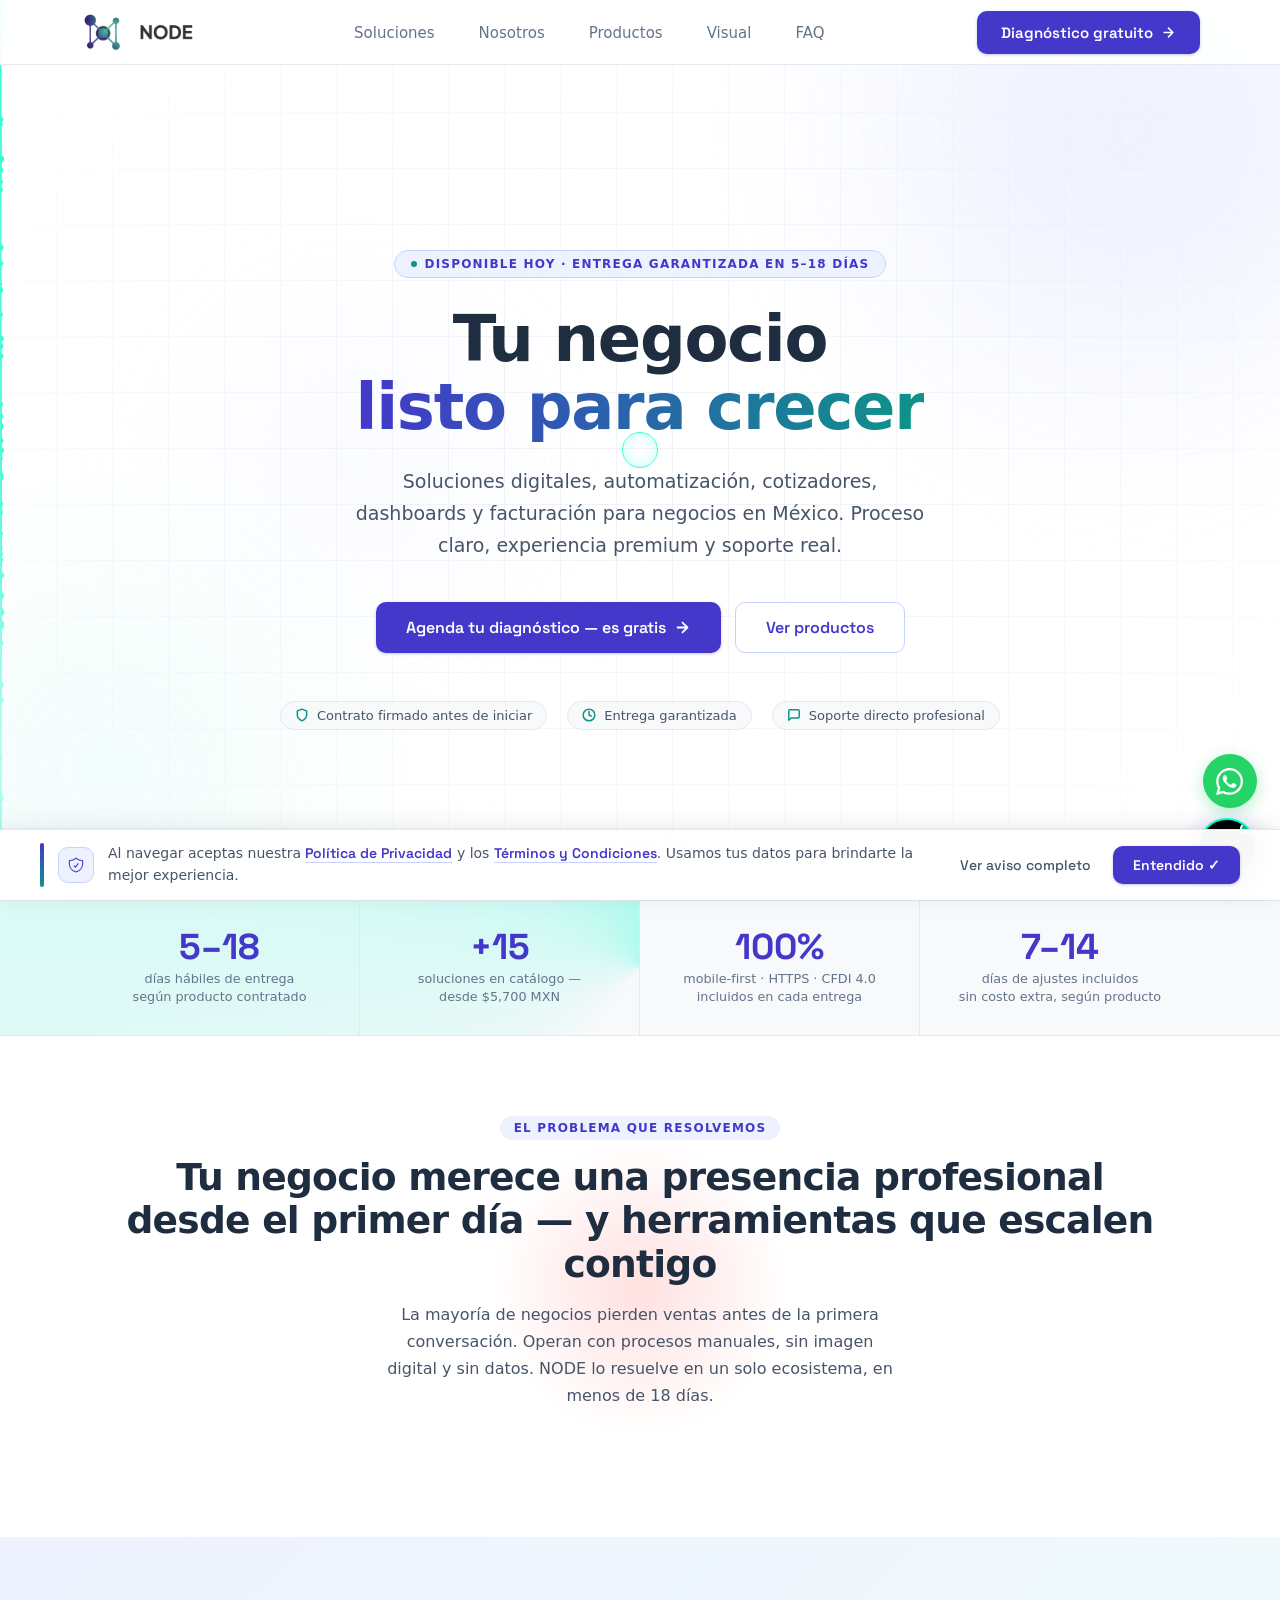
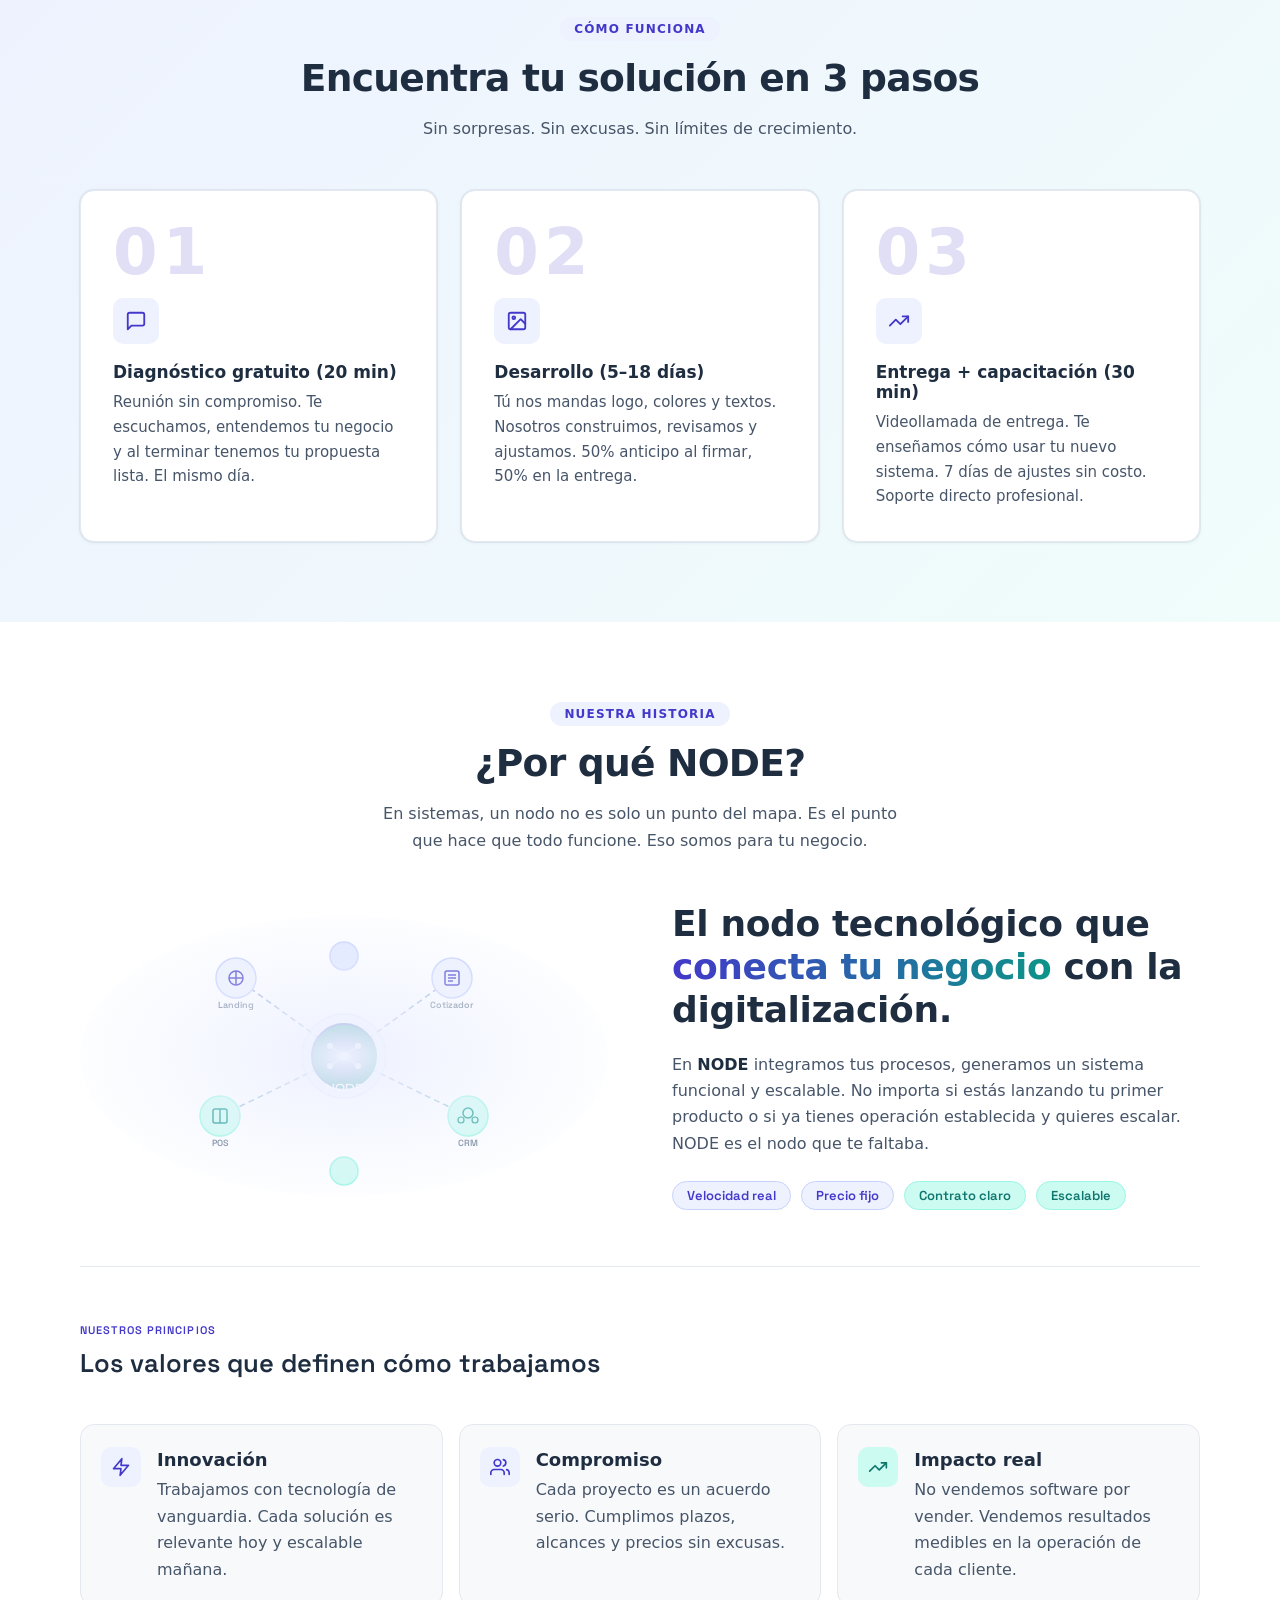
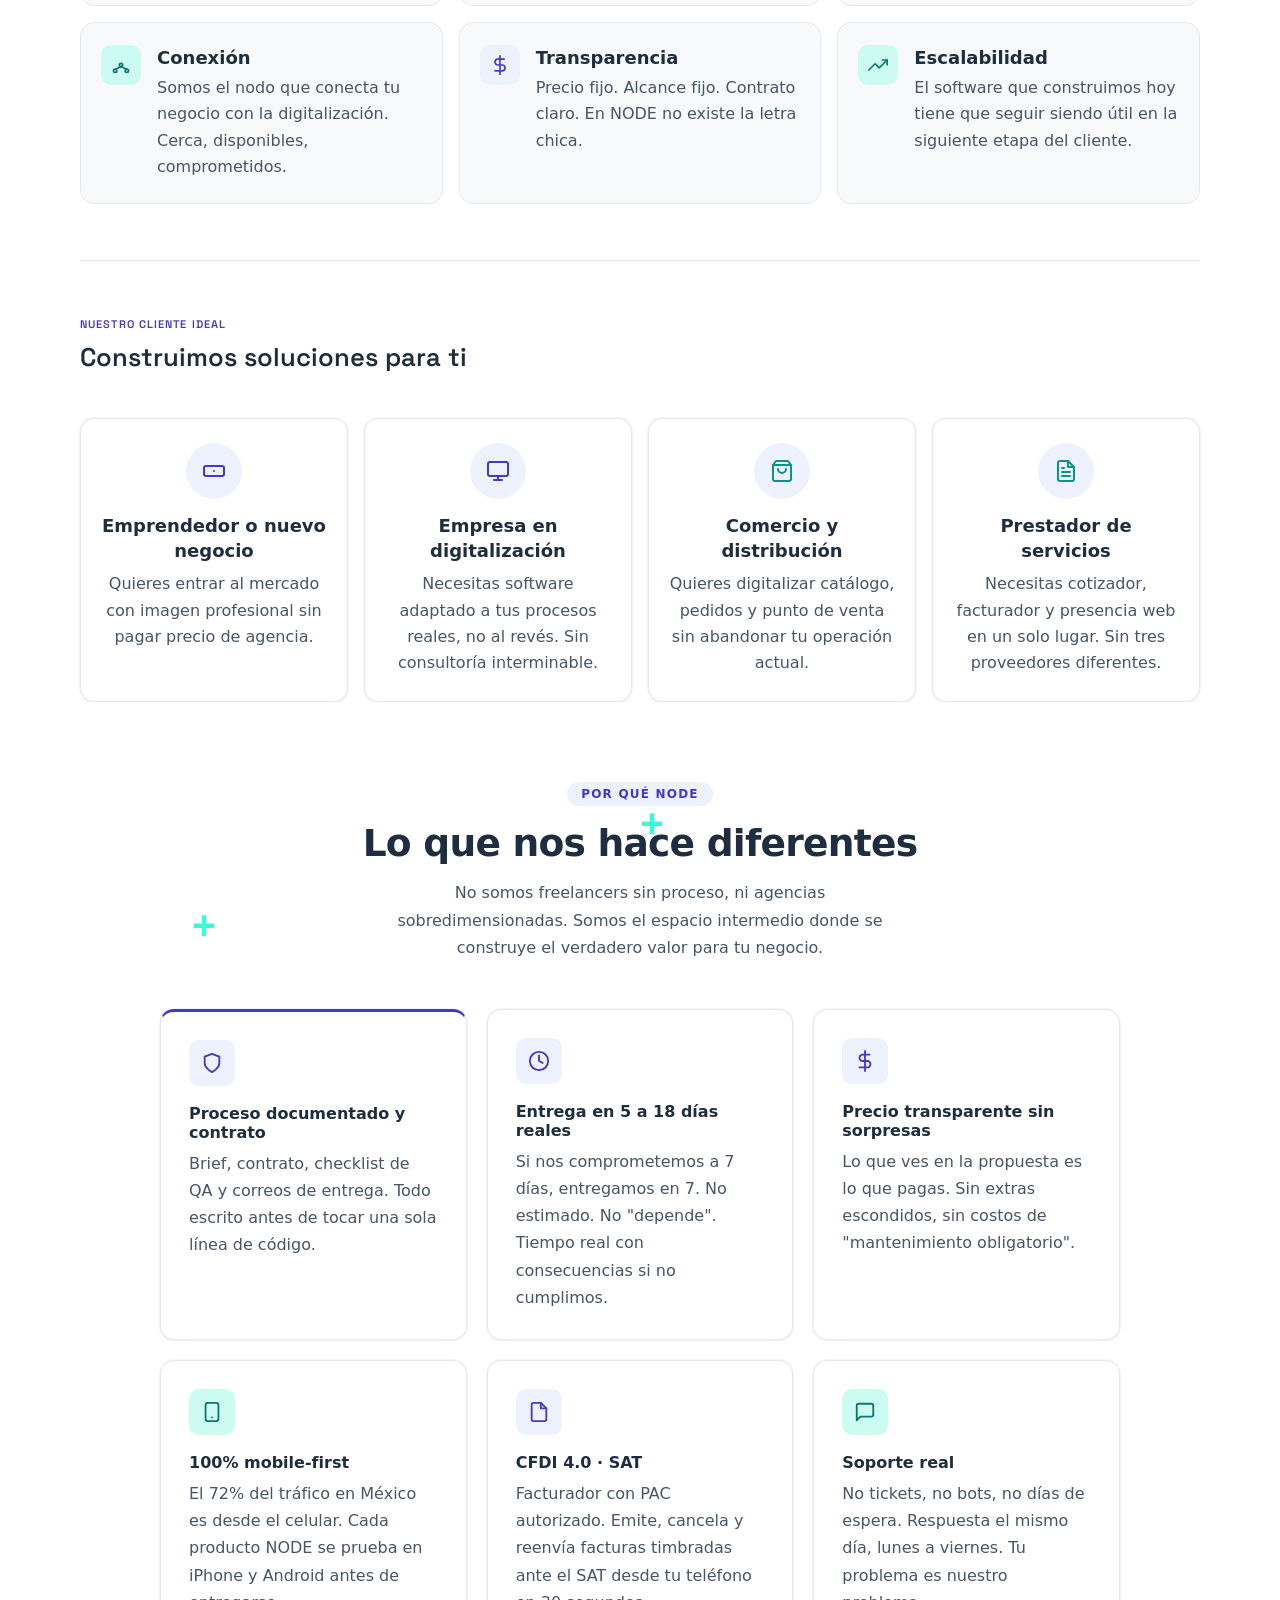
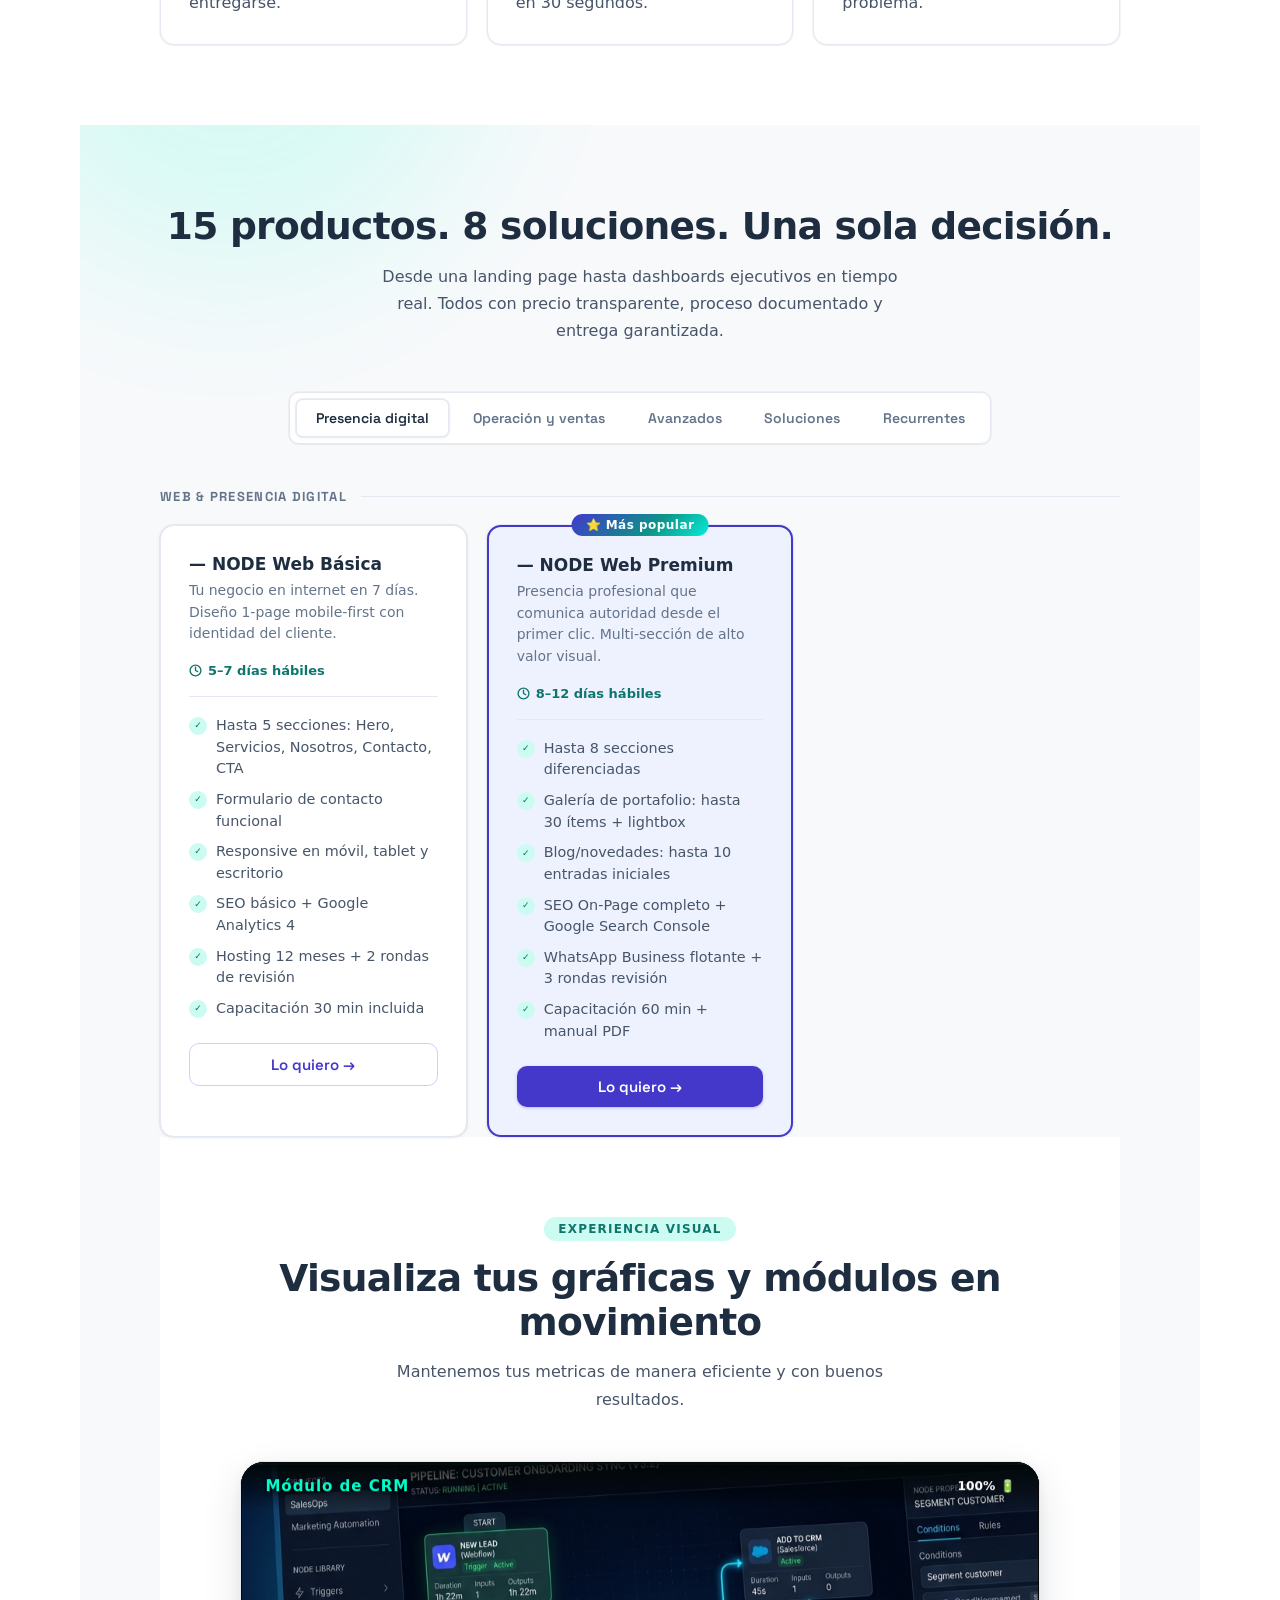
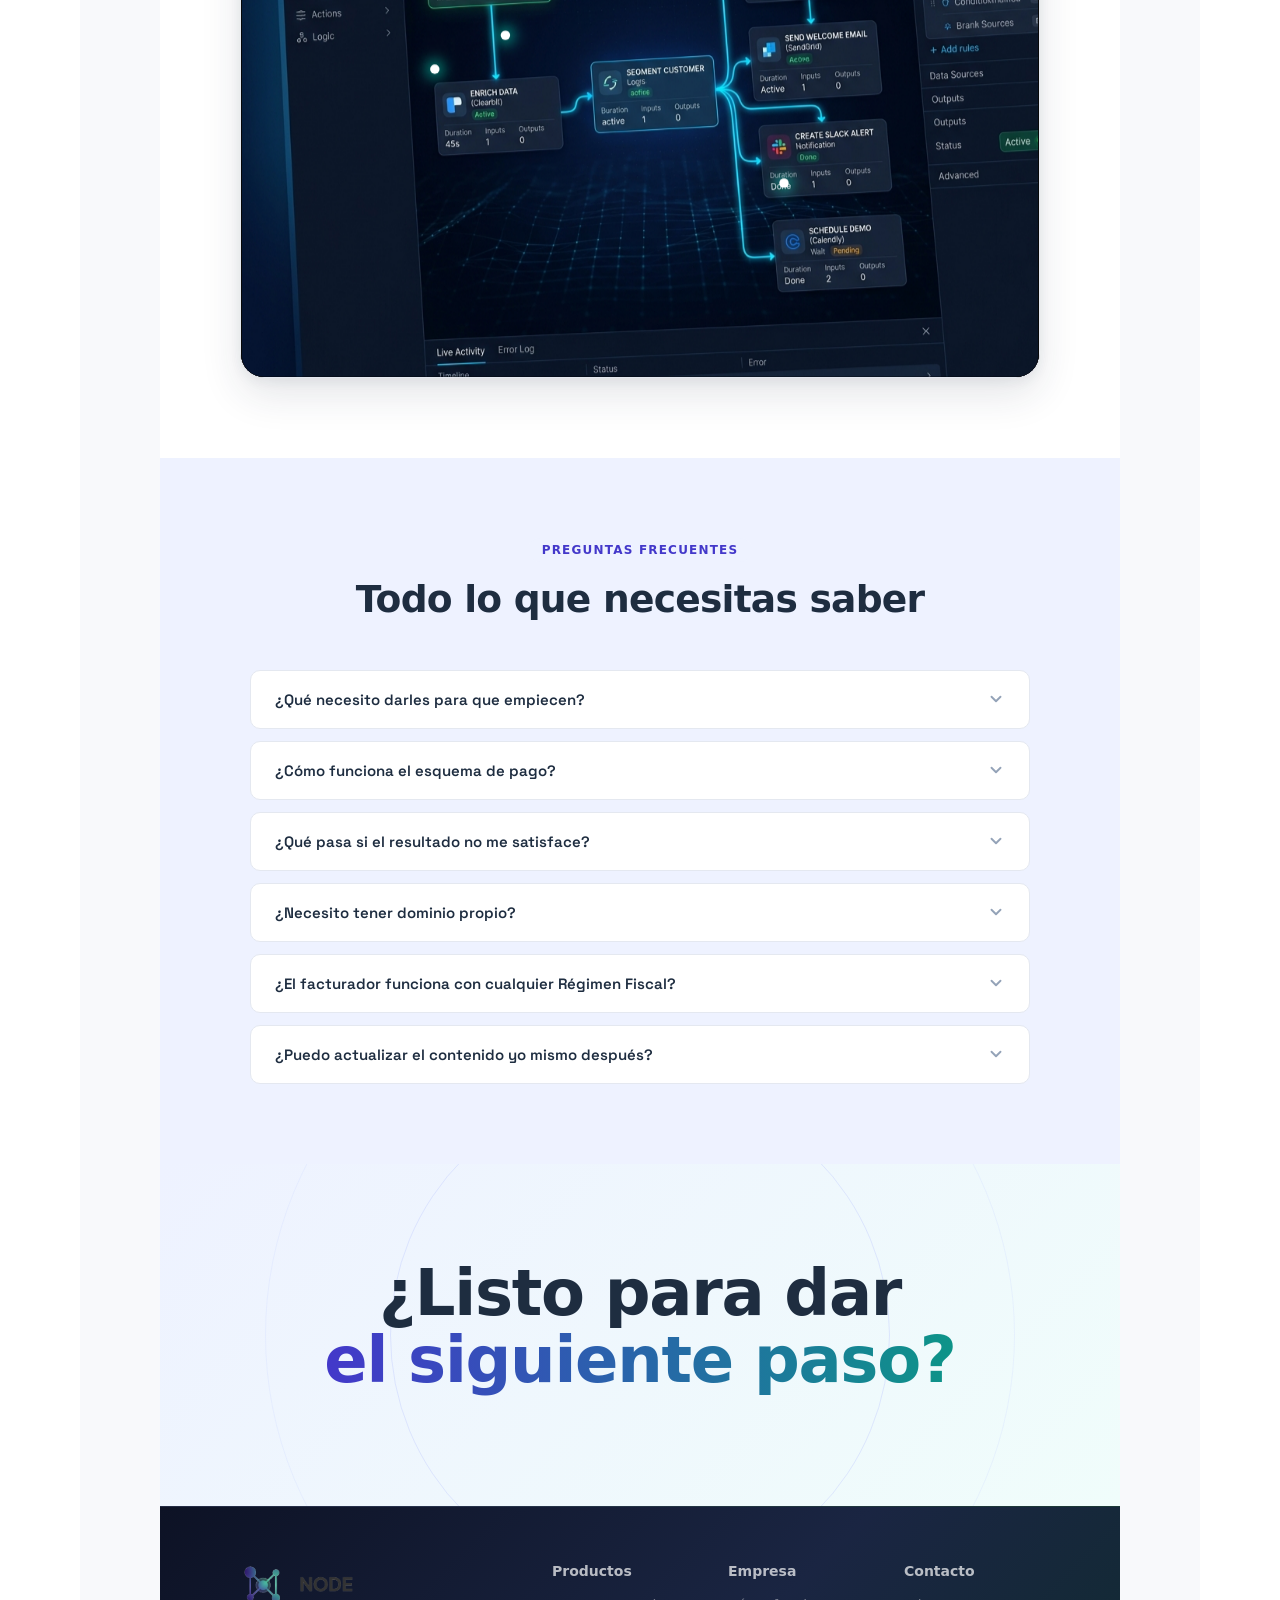
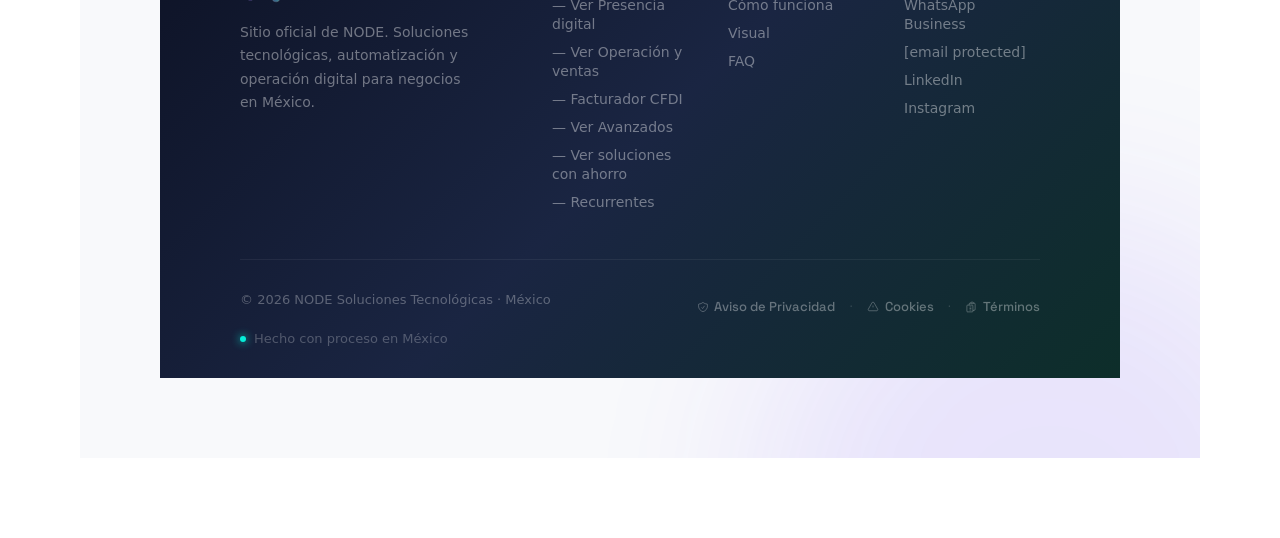
==== commit 62f30774: "Refactor showcase video styles for responsive design Updated showcase video styles to use aspect rat" ====
--- a/N-main/index.html
+++ b/N-main/index.html
@@ -865,16 +865,22 @@
 .showcase-shell{margin-top:2.5rem}
 .showcase-video{
   position:relative;overflow:hidden;border-radius:24px;
-  /* FIX iOS/Android: use height + min-height so child height:100% resolves correctly */
-  height:480px;
-  min-height:480px;
+  /* Usa aspect-ratio 17/11 (= 850÷550) en TODOS los breakpoints para que
+     la animación llene el recuadro sin espacio muerto arriba/abajo */
+  width:100%;
+  height:auto;
+  aspect-ratio:17 / 11;
+  min-height:0;
   border:1px solid var(--border-default);box-shadow:var(--shadow-lg);background:#050508;
   display:flex;flex-direction:column;
 }
 /* El dashboard interactivo ocupa todo el espacio del recuadro */
 .showcase-video > #interactive-dashboard,
 .showcase-video > .interactive-dash-section {
-  flex:1;min-height:480px;
+  flex:1;
+  width:100%;
+  height:100%;
+  min-height:0;
 }
 .showcase-video__media{position:absolute;inset:0;width:100%;height:100%;object-fit:cover}
 .showcase-video__overlay{position:absolute;inset:0;background:linear-gradient(180deg,rgba(255,255,255,.12),rgba(15,23,42,.38))}
@@ -894,13 +900,6 @@
 .showcase-video__card h3{margin:0 0 .5rem;font-size:1.3rem;line-height:1.15;color:var(--text-primary)}
 .showcase-video__card p{margin:0;color:var(--text-secondary);line-height:1.65;font-size:.96rem}
 @media(max-width:768px){
-  .showcase-video,
-  .showcase-video > #interactive-dashboard,
-  .showcase-video > .interactive-dash-section{
-    /* FIX: explicit height so height:100% resolves in nested flex children */
-    height:340px;
-    min-height:340px;
-  }
   .showcase-video__card{max-width:none}
 }
 
@@ -3734,8 +3733,10 @@
     /* ── Constantes de diseño (no cambiar) ── */
     var TABLET_W = 850;
     var TABLET_H = 550;
-    /* Padding interno del recuadro para que la tableta no toque los bordes */
-    var PADDING  = 40;
+    /* PADDING = 0 en todos los breakpoints: el contenedor usa aspect-ratio 17/11
+       (= 850÷550), por lo que scaleX === scaleY y la animación llena el recuadro
+       de borde a borde sin espacio muerto en ningún dispositivo. */
+    var PADDING  = 0;
 
     var imagesList = [
         { src: '../img1.png', title: 'Dashboard Principal' },
@@ -3790,9 +3791,15 @@
         var boxH = showcaseBox.offsetHeight || mainView.offsetHeight || 420;
         // Extra safety: never use a boxH smaller than 100px
         if (boxH < 100) boxH = 340;
+        /* El contenedor usa aspect-ratio 17/11 (= TABLET_W÷TABLET_H) en todos los
+           breakpoints → scaleX siempre === scaleY. PADDING = 0 garantiza que la
+           animación llena el recuadro de borde a borde sin espacio muerto, tanto en
+           mobile como en tableta y desktop.
+           Se elimina el cap a 1 para permitir que la tableta se amplíe cuando el
+           recuadro es mayor que las dimensiones de diseño base (850×550). */
         var scaleX = (boxW - PADDING * 2) / TABLET_W;
         var scaleY = (boxH - PADDING * 2) / TABLET_H;
-        baseScale   = Math.min(scaleX, scaleY, 1); /* cap a 1 — no ampliar más del 100% */
+        baseScale   = Math.min(scaleX, scaleY);   /* sin cap: llena siempre el recuadro */
         dragOffsetX = 0;
         dragOffsetY = 0;
         applyTransform();
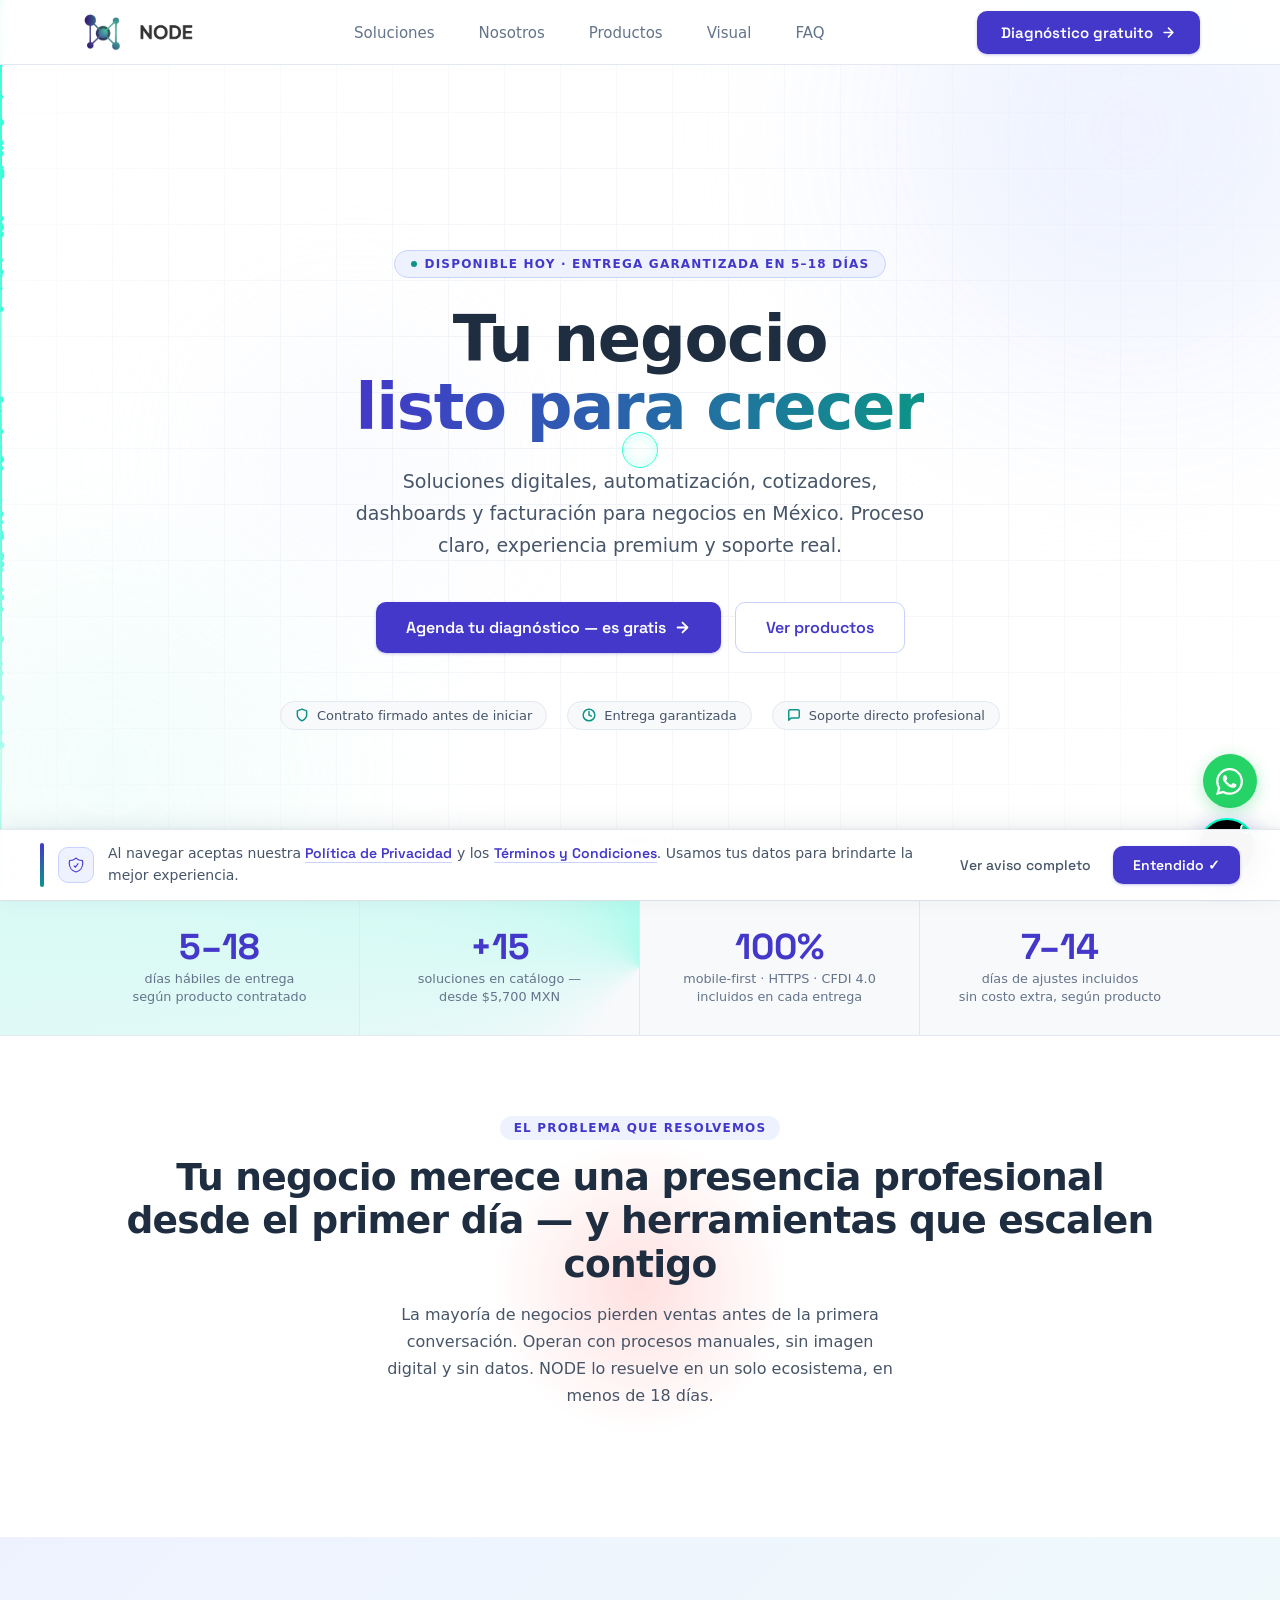
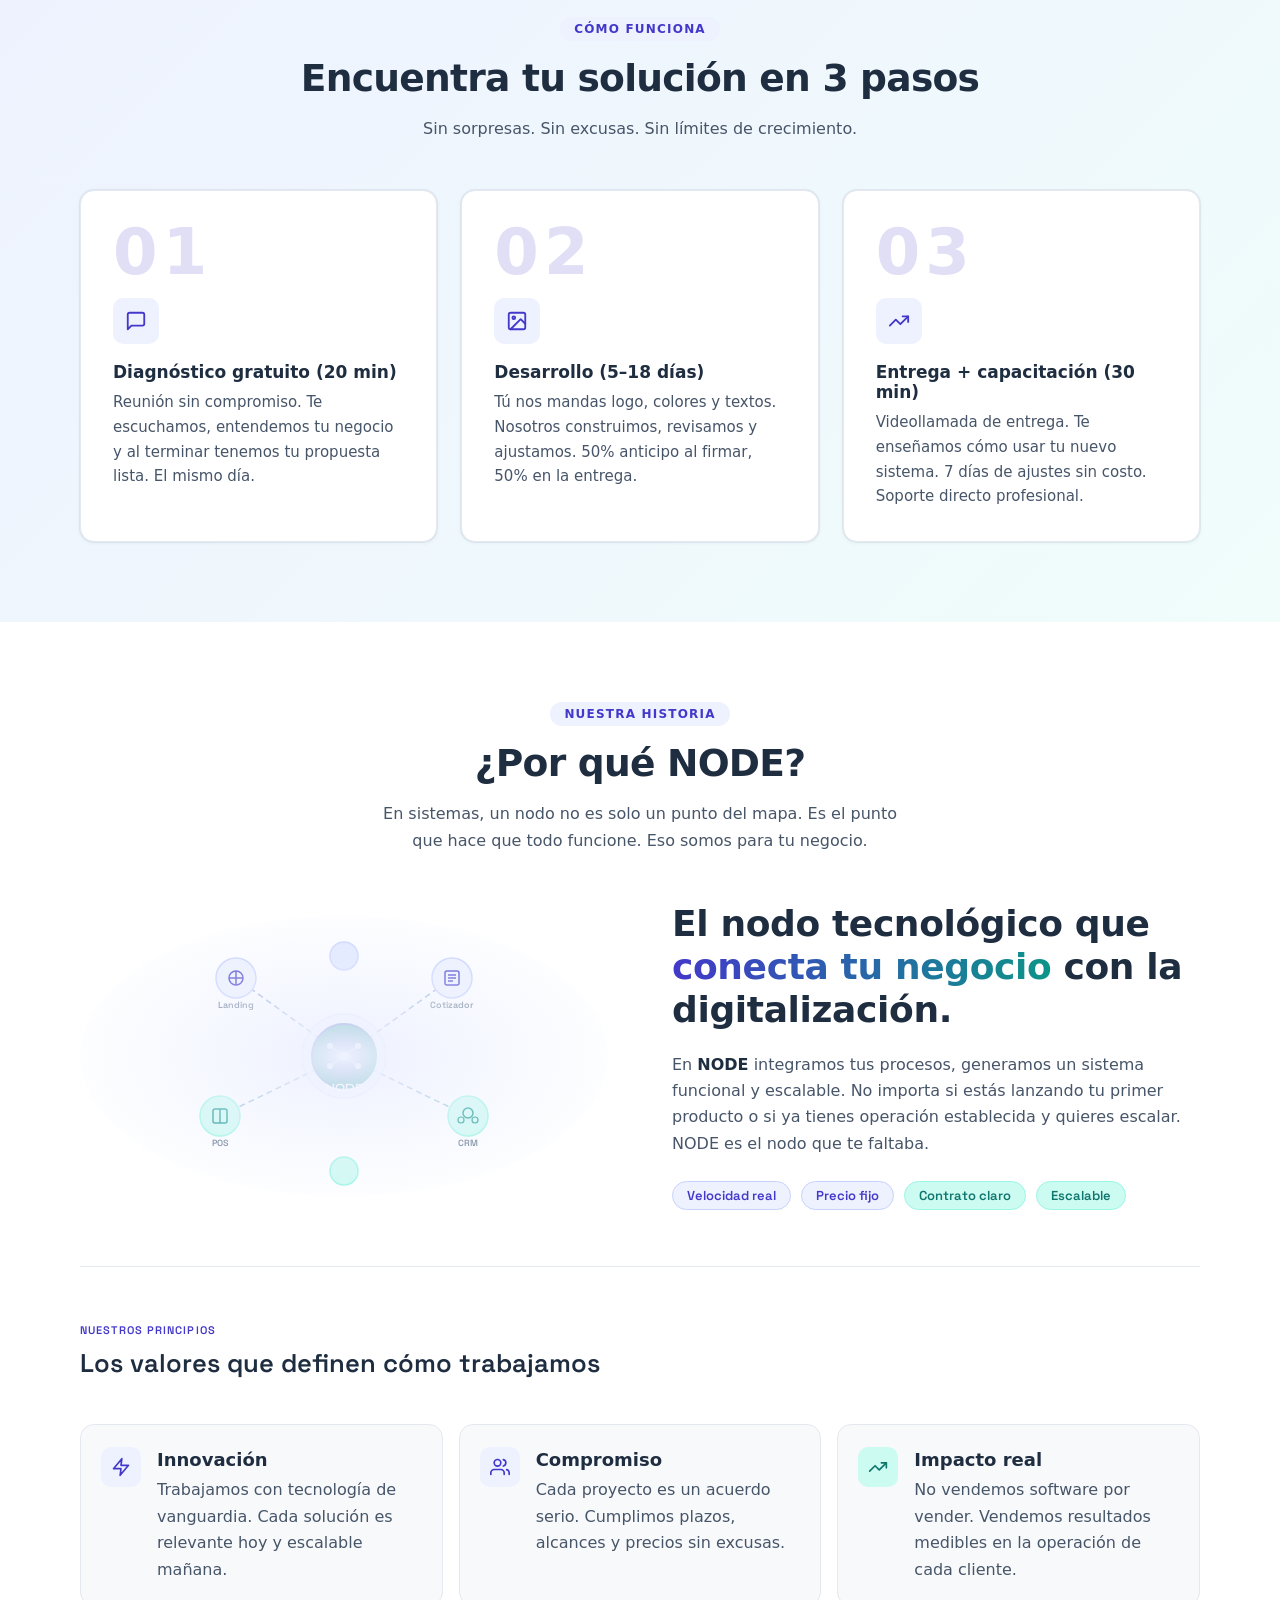
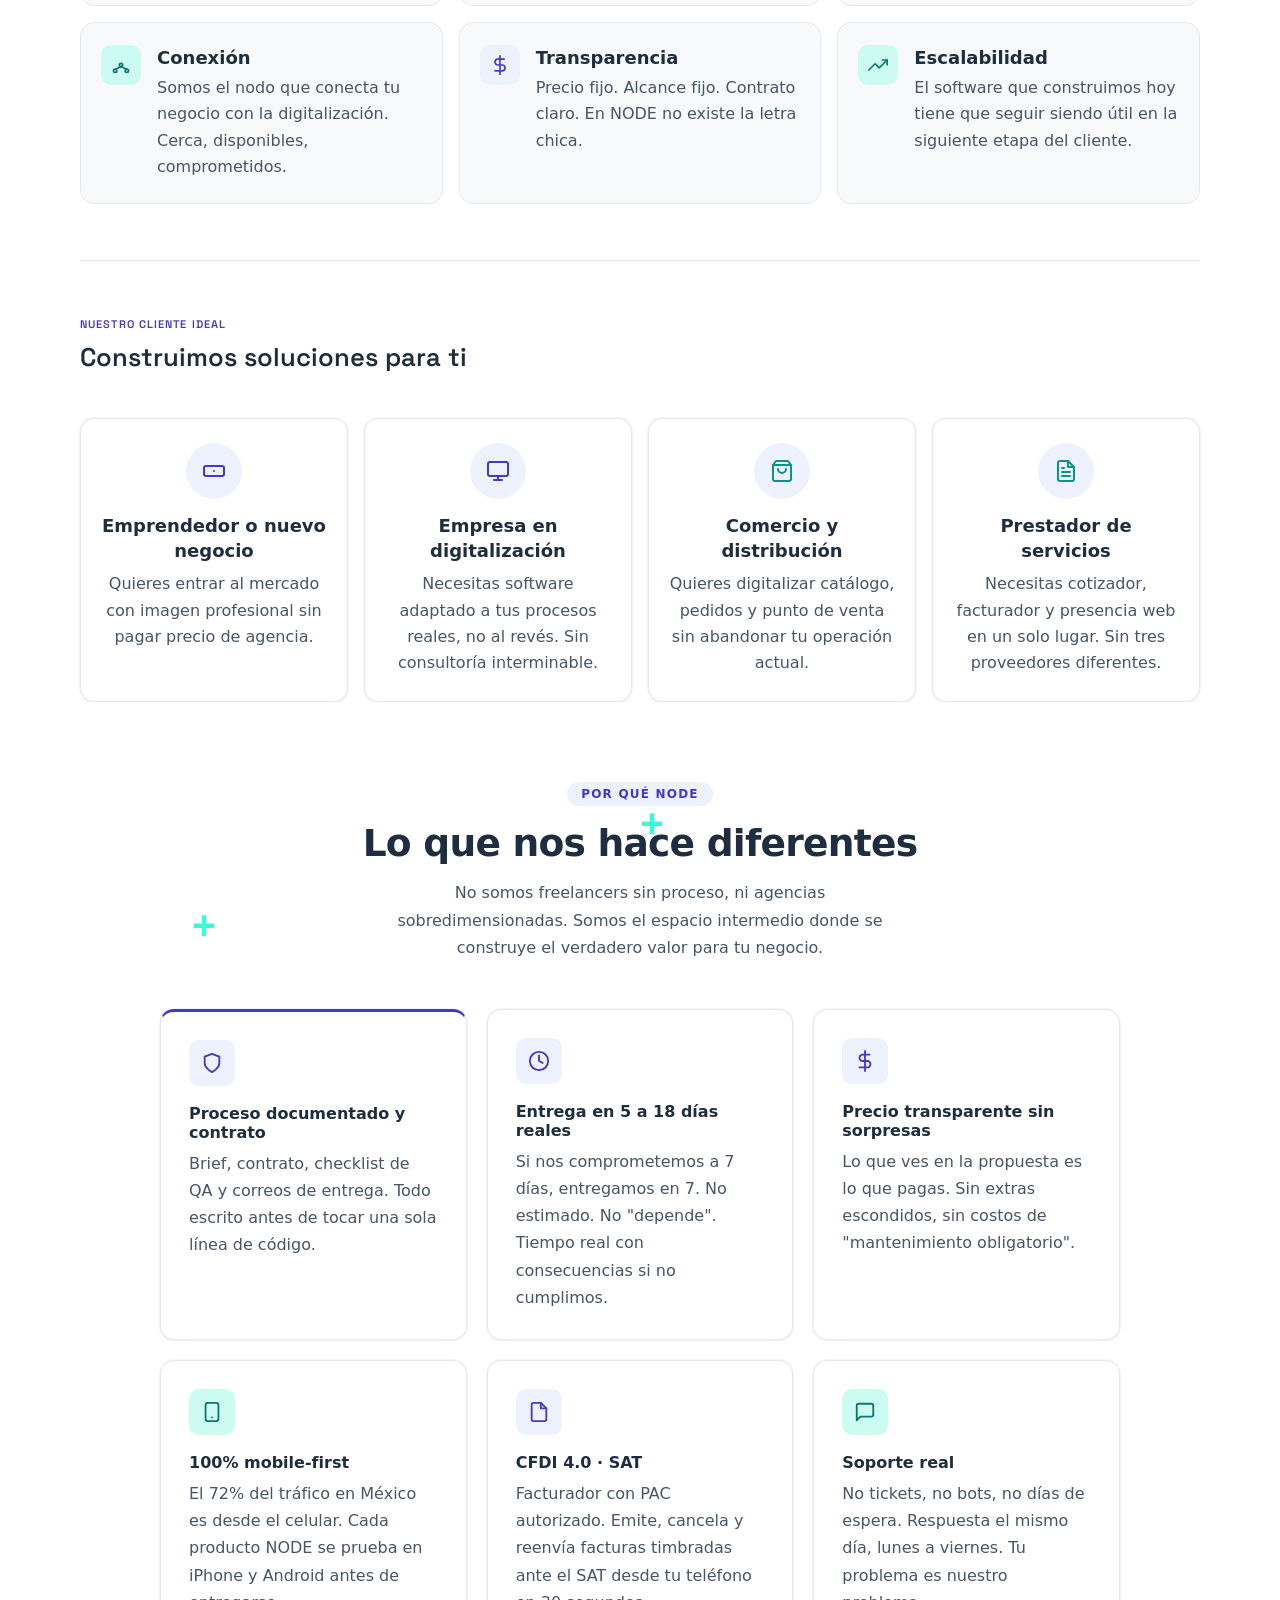
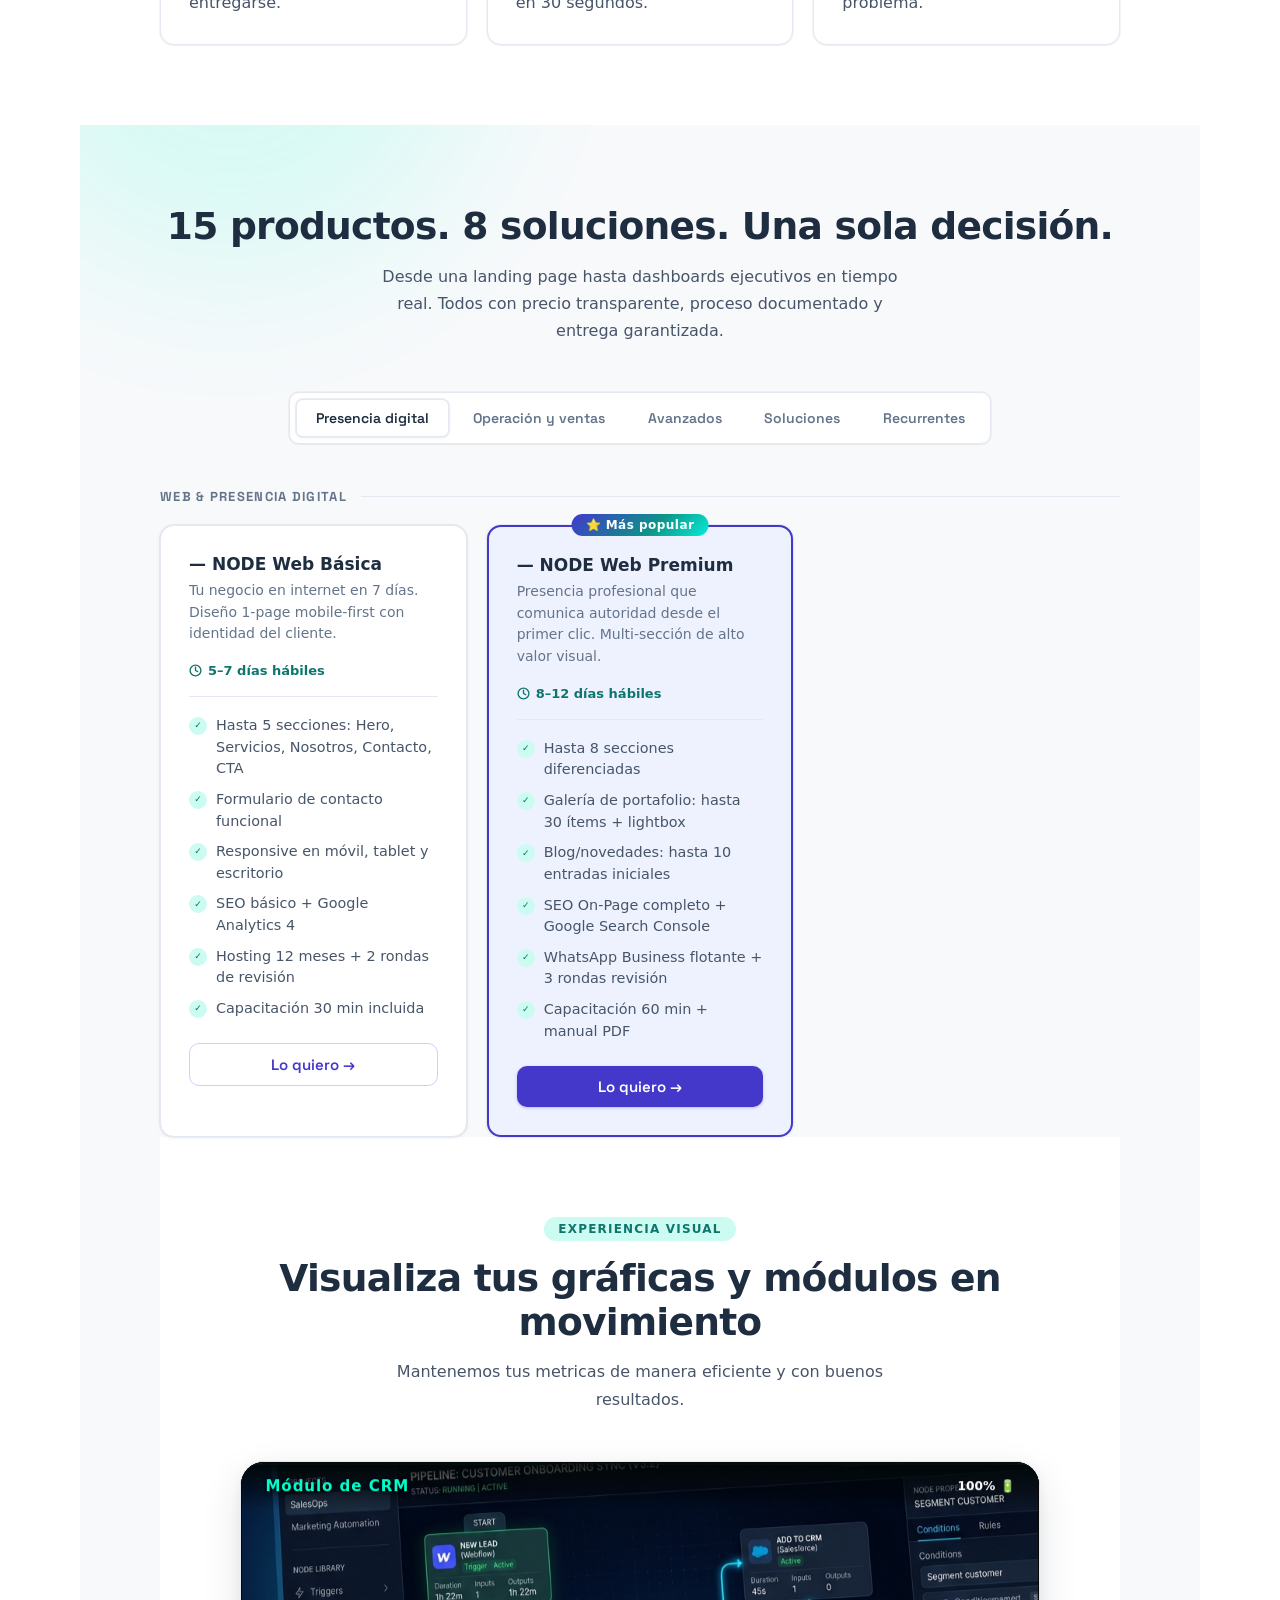
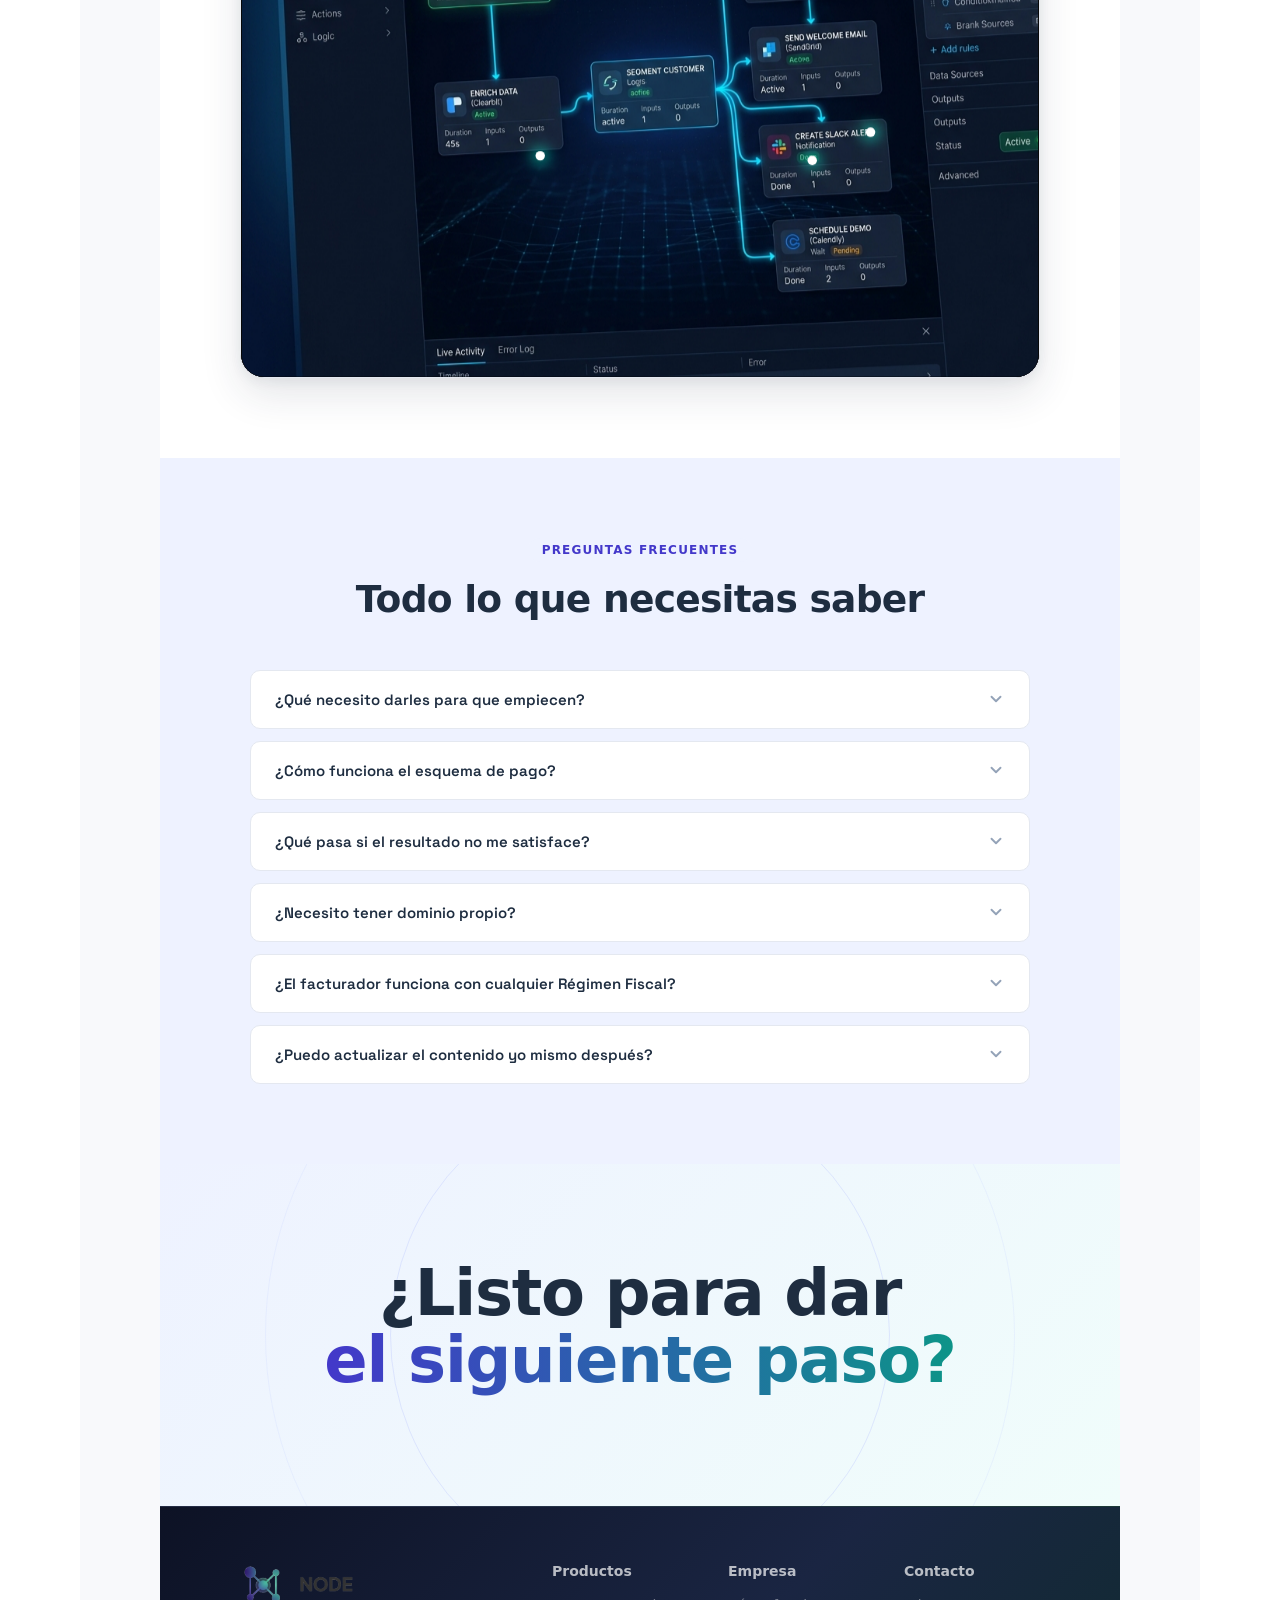
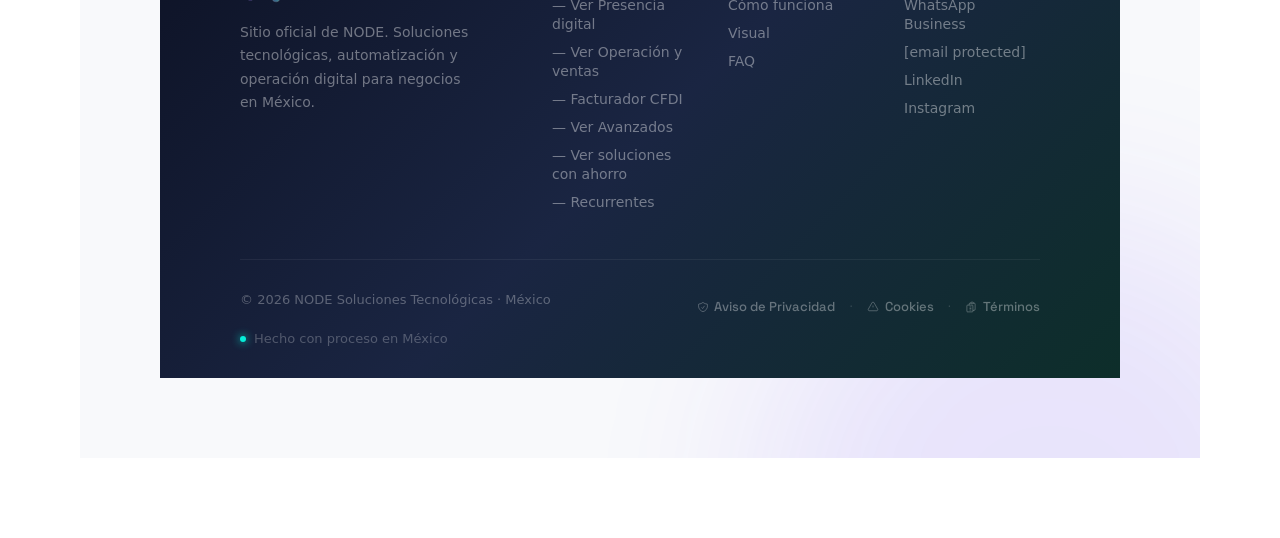
==== commit d29ad786: "Fix scroll behavior before restoring position Fixed scroll behavior restoration to ensure instant sc" ====
--- a/N-main/index.html
+++ b/N-main/index.html
@@ -5283,11 +5283,20 @@
 
     // Restaurar posición sin animación (requestAnimationFrame para que el
     // browser pinte primero el unlock antes del scroll, evitando el flash)
+    // FIX: desactivar scroll-behavior:smooth ANTES de restaurar la posición
+  // para que scrollTo sea instantáneo y no anime visualmente hacia arriba.
+  document.documentElement.style.scrollBehavior = 'auto';
+
     var target = _bimScrollY;
     requestAnimationFrame(function () {
       window.scrollTo(0, target);
+    
+    // Reactivar scroll suave en el siguiente frame (después del salto)
+    requestAnimationFrame(function () {
+      document.documentElement.style.scrollBehavior = '';
     });
-
+  });
+    
     _bimLocked = false;
   }
 
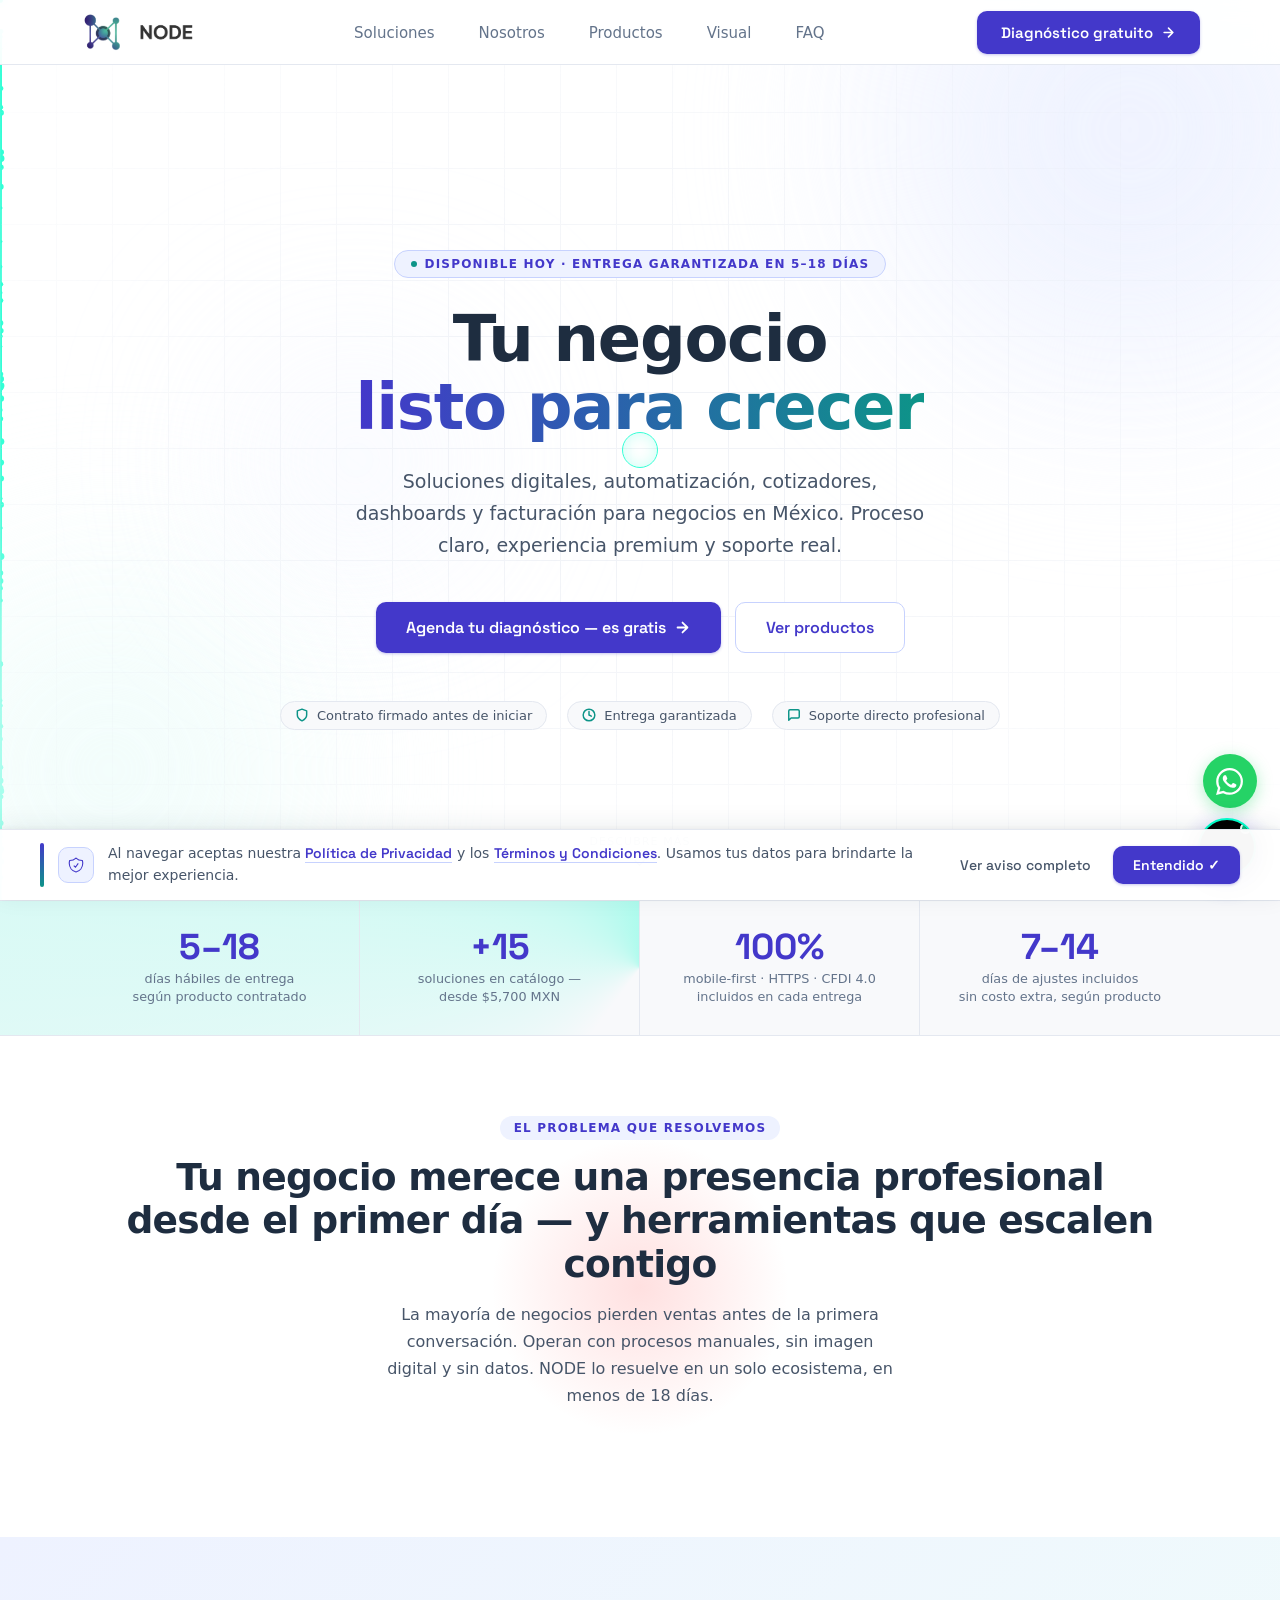
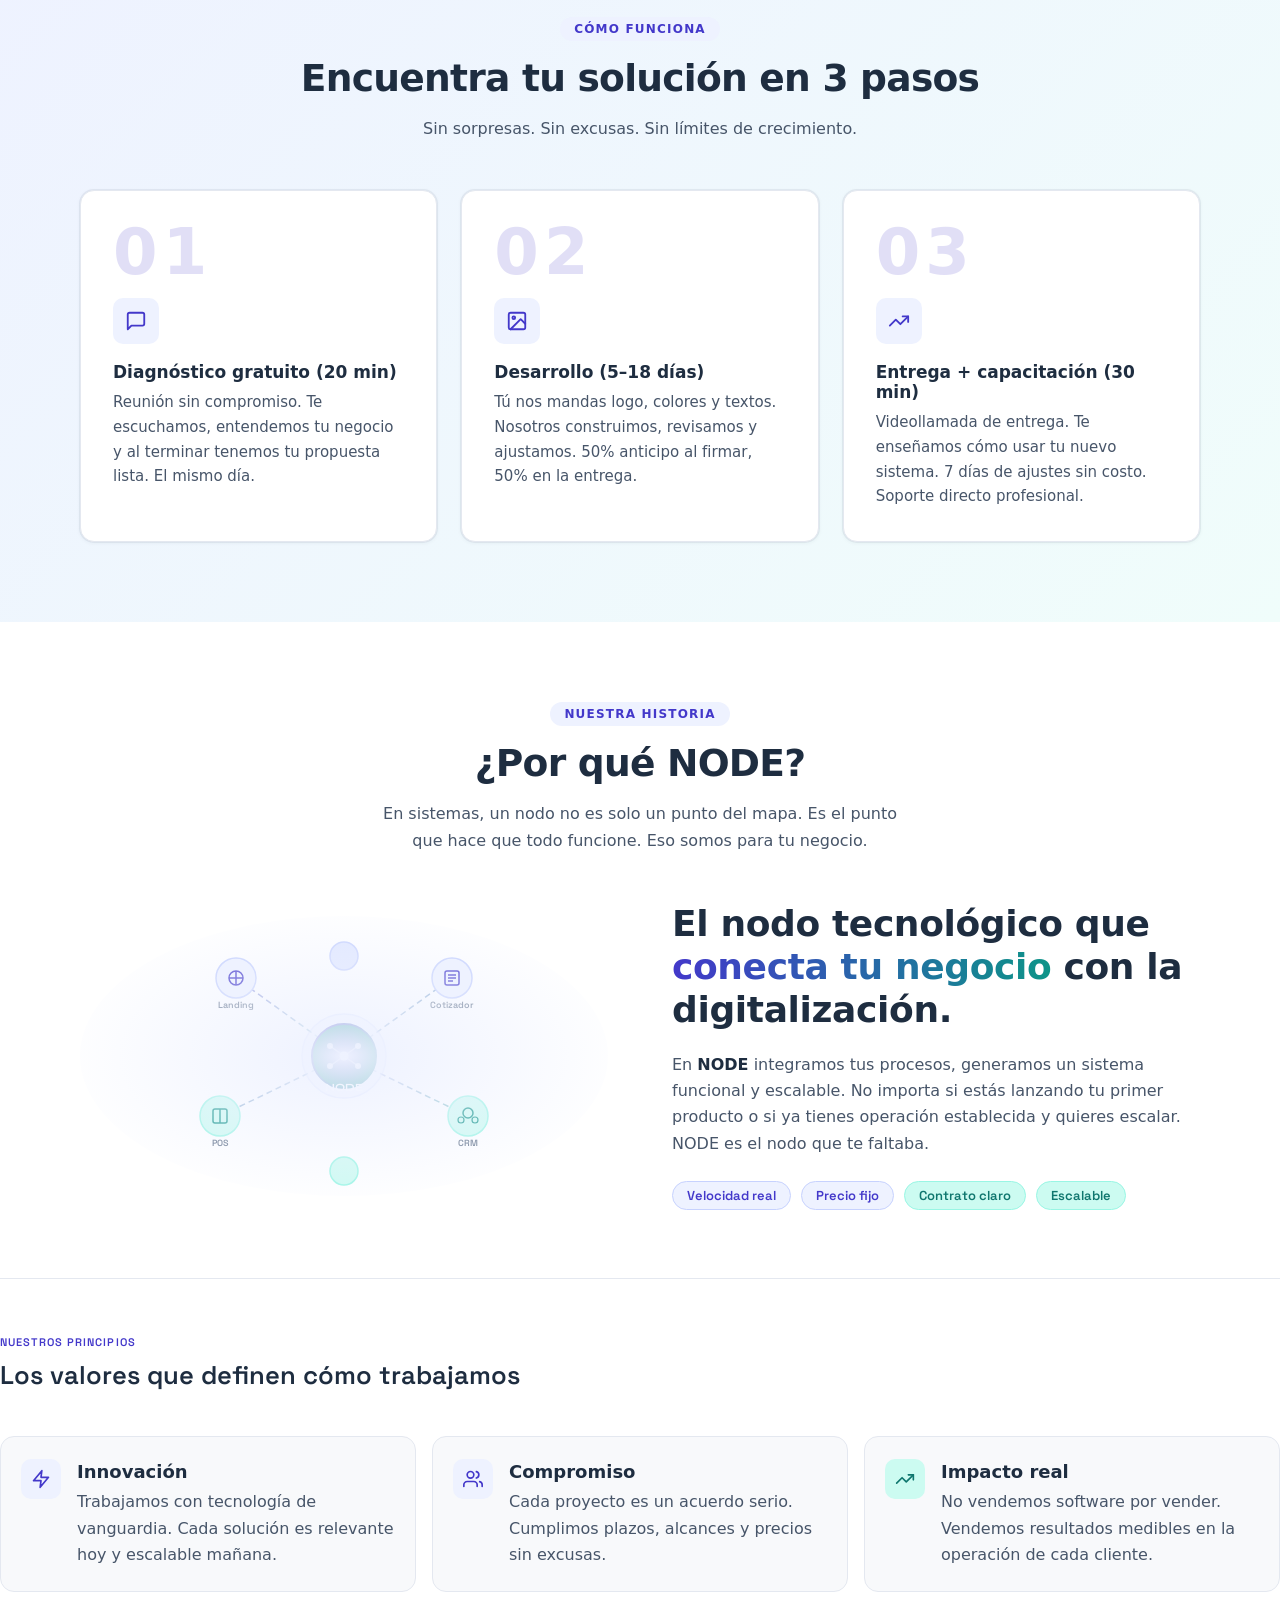
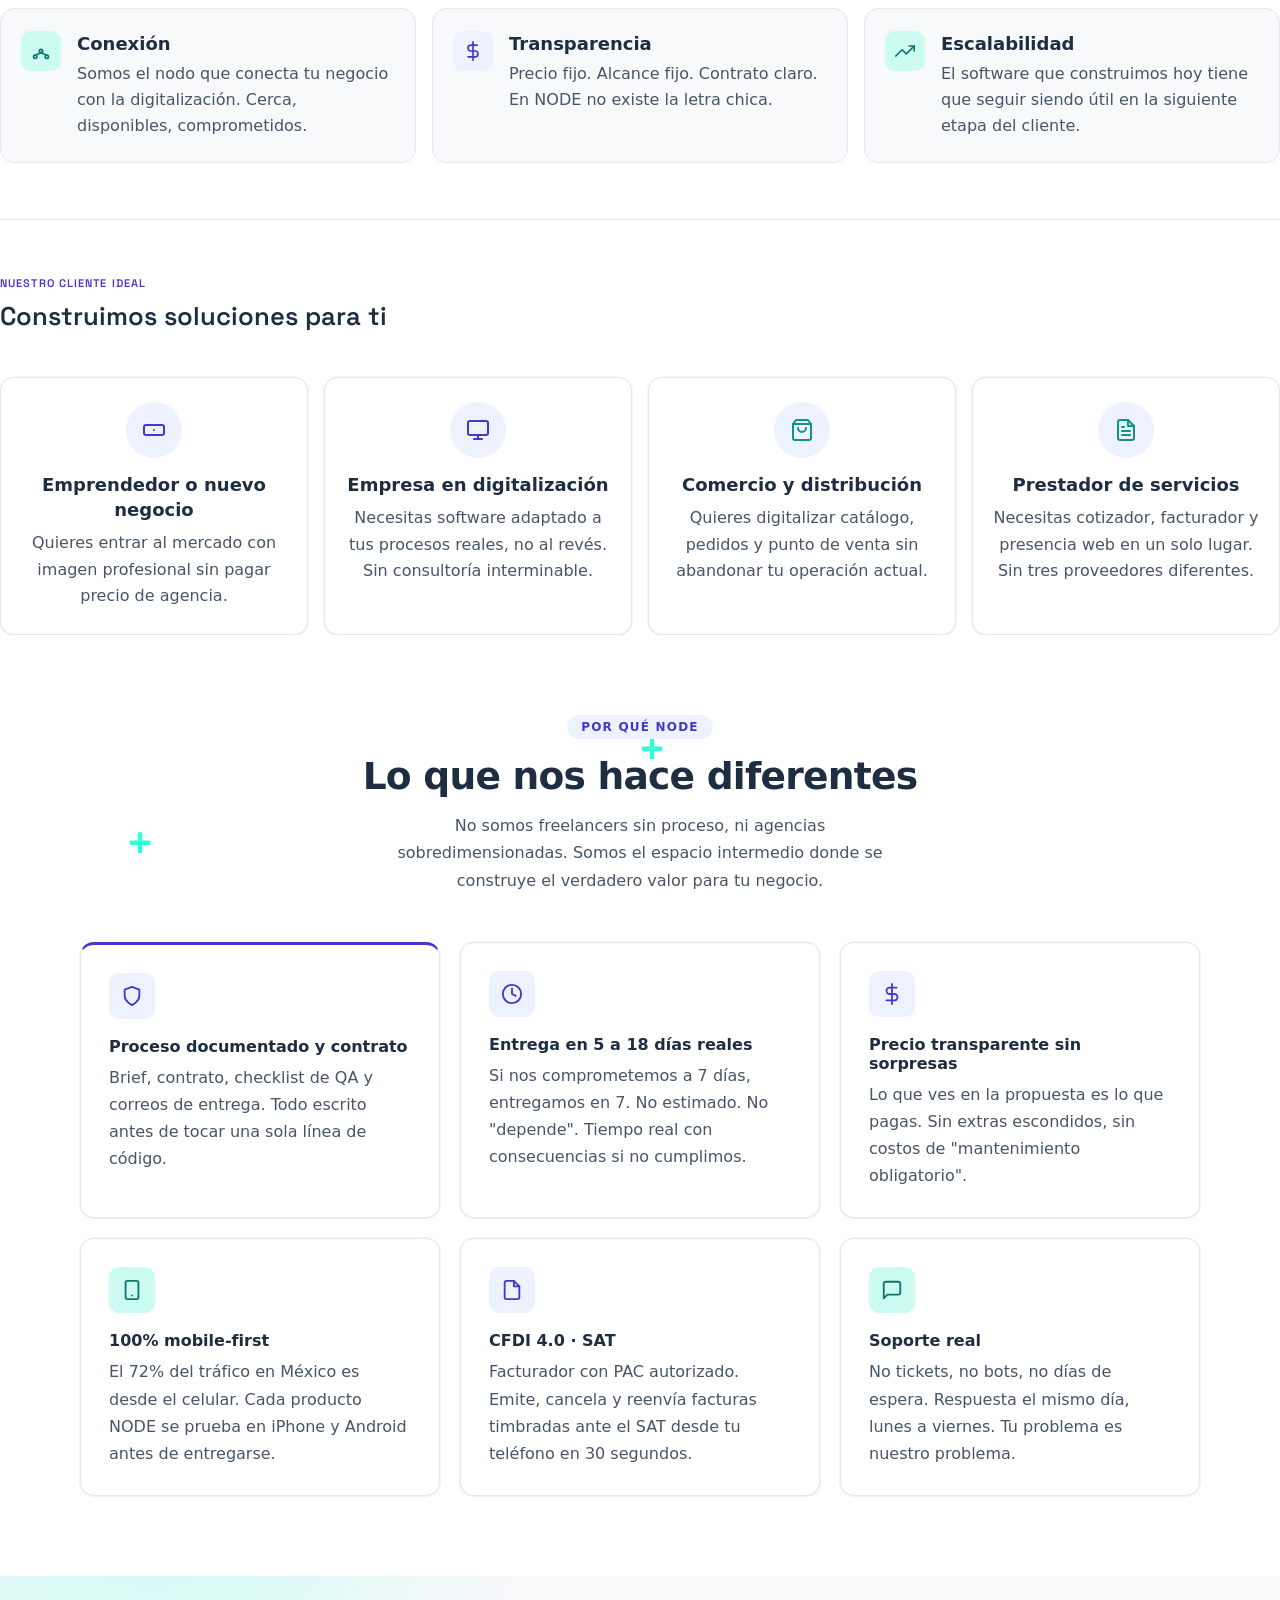
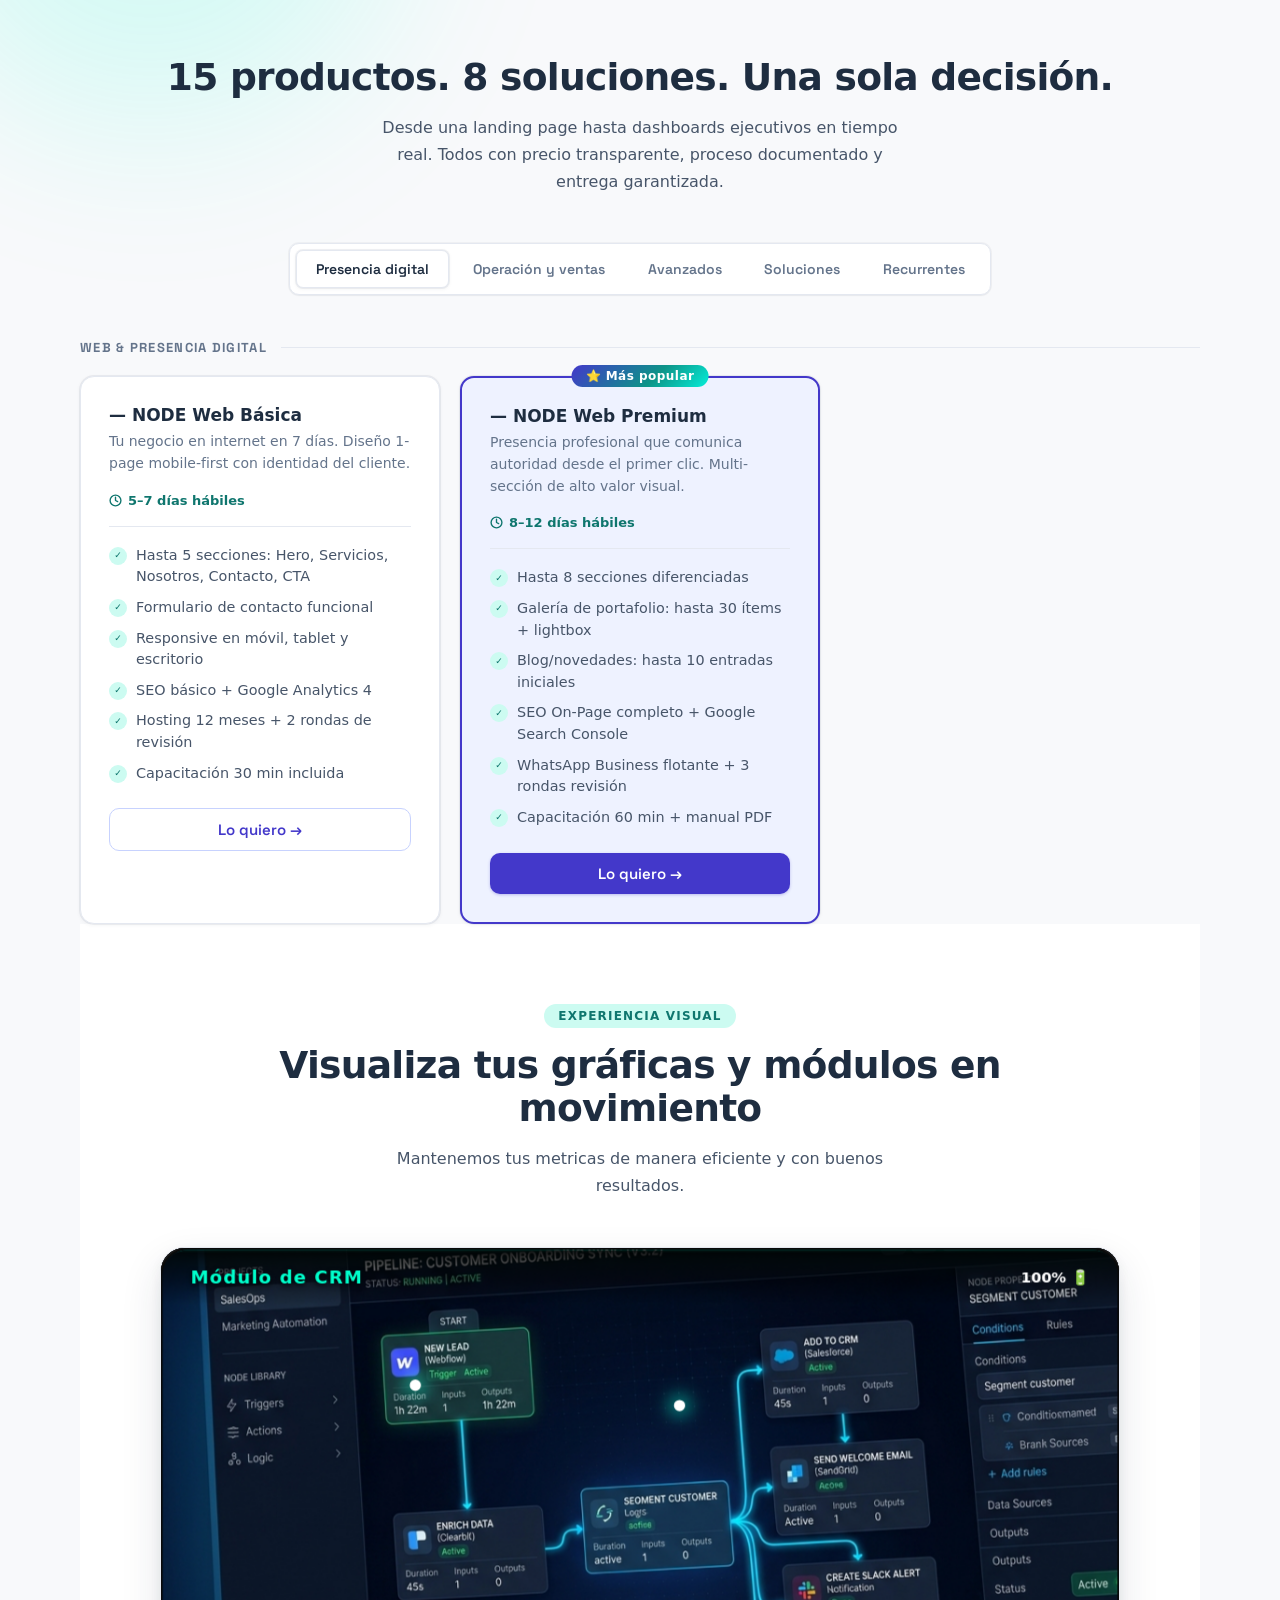
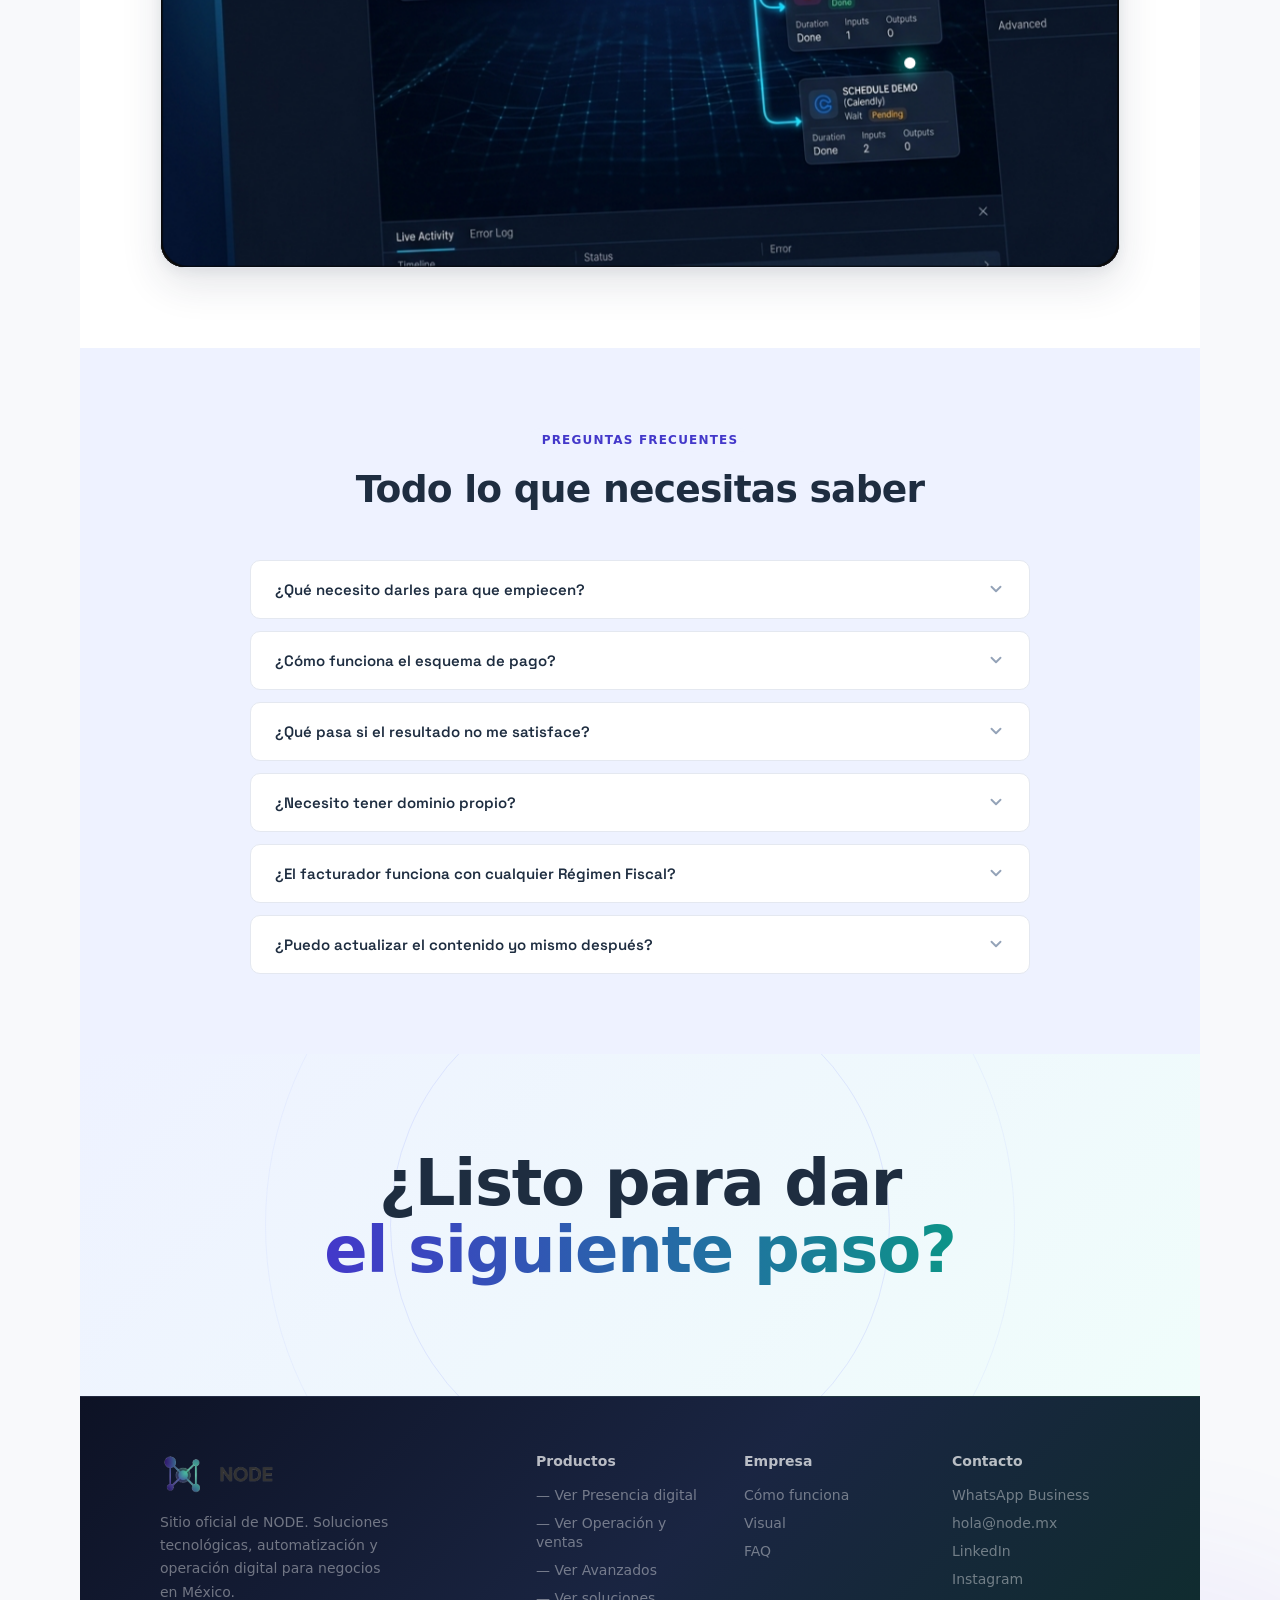
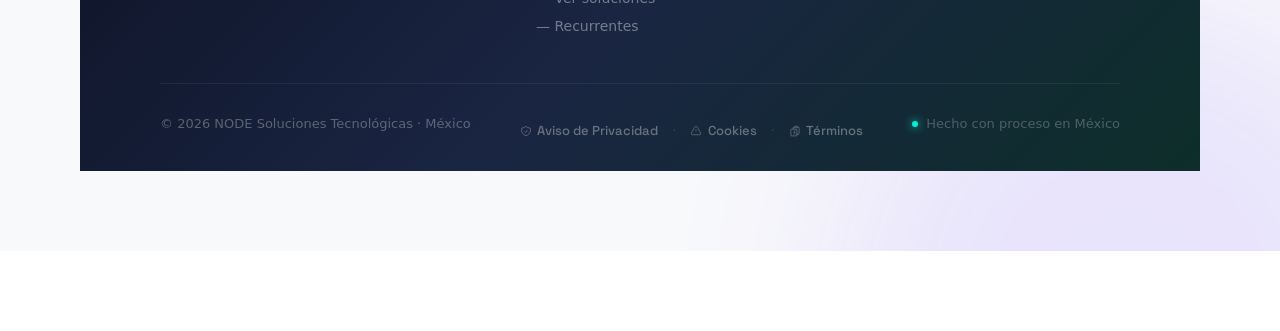
==== commit 65532d8d: "Implement marquee effect and update footer content Added marquee effect and updated footer links." ====
--- a/N-main/index.html
+++ b/N-main/index.html
@@ -18,6 +18,127 @@
 html{scroll-behavior:smooth}
 body{font-family:ui-sans-serif,system-ui,-apple-system,Segoe UI,Roboto,Arial,'Noto Sans','Helvetica Neue',sans-serif;background:#FFFFFF;color:#1E2D40;overflow-x:hidden;-webkit-font-smoothing:antialiased}
 
+
+.marquee-label{
+      font-family:'Space Grotesk',sans-serif;
+      font-weight:600;font-size:.75rem;text-transform:uppercase;
+      letter-spacing:.1em;color:var(--text-tertiary);
+      text-align:center;margin-bottom:2rem
+    }
+ 
+    /* Wrapper con fade lateral */
+    .marquee-wrapper{position:relative;overflow:hidden}
+    .marquee-wrapper::before,
+    .marquee-wrapper::after{
+      content:'';position:absolute;top:0;bottom:0;width:100px;z-index:2;pointer-events:none
+    }
+    .marquee-wrapper::before{left:0;background:linear-gradient(to right,var(--surface-page),transparent)}
+    .marquee-wrapper::after{right:0;background:linear-gradient(to left,var(--surface-page),transparent)}
+ 
+    /* Track animado */
+    .marquee-track{
+      display:flex;gap:0;width:max-content;
+      animation:marquee-fwd 30s linear infinite
+    }
+    .marquee-track--rev{animation:marquee-rev 35s linear infinite}
+ 
+    /* Pausa en hover */
+    .marquee-wrapper:hover .marquee-track,
+    .marquee-wrapper:hover .marquee-track--rev{animation-play-state:paused}
+ 
+    @keyframes marquee-fwd{
+      0%{transform:translateX(0)}
+      100%{transform:translateX(-50%)}
+    }
+    @keyframes marquee-rev{
+      0%{transform:translateX(-50%)}
+      100%{transform:translateX(0)}
+    }
+ 
+    .marquee-row + .marquee-row{margin-top:12px}
+ 
+    /* Card de logo — hereda el look de .feat-card */
+    .logo-card{
+      display:flex;align-items:center;justify-content:center;
+      width:176px;height:72px;
+      margin:0 10px;flex-shrink:0;
+      background:var(--surface-page);
+      border:1px solid var(--border-default);
+      border-radius:var(--radius-md);
+      box-shadow:var(--shadow-xs);
+      padding:12px 20px;
+      transition:
+        border-color var(--dur-base) var(--ease-base),
+        box-shadow var(--dur-slow) var(--ease-base),
+        transform var(--dur-slow) var(--ease-spring)
+    }
+    .logo-card:hover{
+      border-color:var(--border-accent);
+      box-shadow:var(--shadow-accent);
+      transform:translateY(-2px)
+    }
+    .logo-card img{
+      max-width:100%;max-height:42px;object-fit:contain;
+      filter:grayscale(100%) opacity(.5);
+      transition:filter var(--dur-base) var(--ease-base)
+    }
+    .logo-card:hover img{filter:grayscale(0%) opacity(1)}
+ 
+    /* Placeholder tipográfico — Space Grotesk igual que .feat-title */
+    .logo-placeholder{
+      font-family:'Space Grotesk',sans-serif;
+      font-size:11px;font-weight:700;
+      letter-spacing:.06em;text-transform:uppercase;
+      color:var(--neutral-400);user-select:none;text-align:center;line-height:1.3
+    }
+ 
+    /* ══════════════════════════════════════════
+       STATS ROW — misma clase .stat-num / .stat-label
+       que tu sección #stats del index
+    ══════════════════════════════════════════ */
+    .clients-stats{
+      display:grid;
+      grid-template-columns:repeat(2,1fr);
+      background:var(--neutral-50);
+      border-top:1px solid var(--border-default);
+      border-bottom:1px solid var(--border-default);
+      margin-top:4rem
+    }
+    @media(min-width:640px){.clients-stats{grid-template-columns:repeat(4,1fr)}}
+ 
+    /* Reutiliza .stat-item, .stat-num, .stat-label de tu index */
+    .stat-item{
+      padding:1.75rem 1.25rem;text-align:center;
+      border-right:1px solid var(--border-default);
+      transition:background var(--dur-base);position:relative;overflow:hidden
+    }
+    .stat-item:last-child{border-right:none}
+    .stat-item:hover{background:var(--surface-page)}
+    .stat-num{
+      font-family:'Space Grotesk',sans-serif;font-weight:700;
+      font-size:clamp(1.625rem,3vw,2.25rem);color:var(--indigo);
+      line-height:1;margin-bottom:.3rem
+    }
+    .stat-label{color:var(--text-tertiary);font-size:.8rem;font-weight:500;line-height:1.45}
+    .stat-bar{
+      position:absolute;bottom:0;left:50%;transform:translateX(-50%);
+      width:0;height:2px;background:var(--gradient-text-hero);
+      transition:width var(--dur-slow) var(--ease-base)
+    }
+    .stat-item:hover .stat-bar{width:100%}
+    @media(max-width:639px){
+      .stat-item:nth-child(2){border-right:none}
+      .stat-item:nth-child(3),.stat-item:nth-child(4){border-top:1px solid var(--border-default)}
+    }
+ 
+    /* reduced motion */
+    @media(prefers-reduced-motion:reduce){
+      .marquee-track,.marquee-track--rev{
+        animation:none;display:grid;
+        grid-template-columns:repeat(4,1fr);width:100%
+      }
+      .logo-card{margin:8px}
+    }
 /* ══════════════════════════════════════════
    DESIGN TOKENS — v2.0 LIGHT-FIRST
 ══════════════════════════════════════════ */
@@ -2187,7 +2308,22 @@
         </div>
       </div>
     </div>
-    
+
+    <div class="container">
+        <!-- Fila 1 → izquierda -->
+      <div class="marquee-wrapper marquee-row" aria-hidden="true">
+        <div class="marquee-track">
+        </div>
+      </div>
+      <div class="marquee-wrapper marquee-row" aria-hidden="true">
+        <div class="marquee-track marquee-track--rev">
+        </div>
+      </div>
+    </div><!-- /reveal marquee -->
+ 
+  </div><!-- /.container -->
+ 
+
     <!-- ── VALORES ── -->
     <hr class="ns-divider">
     <div class="ns-sub-header reveal">
@@ -3997,10 +4133,9 @@
         <div class="footer-col-ttl">Productos</div>
         <ul class="footer-links">
           <li><a href="javascript:void(0)" onclick="scrollToTab('ind')">— Ver Presencia digital</a></li>
-          <li><a href="javascript:void(0)" onclick="scrollToTab('pre')">— Ver Operación y ventas</a></li>
-          <li><a href="javascript:void(0)" onclick="scrollToTab('pre','cfdi')">— Facturador CFDI</a></li>
+          <li><a href="javascript:void(0)" onclick="scrollToTab('pre')">— Ver Operación y ventas</a></li> 
           <li><a href="javascript:void(0)" onclick="scrollToTab('adv')">— Ver Avanzados</a></li>
-          <li><a href="javascript:void(0)" onclick="scrollToTab('bun')">— Ver soluciones con ahorro</a></li>
+          <li><a href="javascript:void(0)" onclick="scrollToTab('bun')">— Ver soluciones</a></li>
           <li><a href="javascript:void(0)" onclick="scrollToTab('rec')">— Recurrentes</a></li>
         </ul>
       </div>
@@ -4016,7 +4151,7 @@
         <div class="footer-col-ttl">Contacto</div>
         <ul class="footer-links">
           <li><a href="https://wa.me/527751023249" target="_blank" rel="noopener">WhatsApp Business</a></li>
-          <li><a href="/cdn-cgi/l/email-protection#046c6b6865446a6b60612a697c"><span class="__cf_email__" data-cfemail="1f7770737e5f71707b7a317267">[email&#160;protected]</span></a></li>
+        <li><a href="https://mail.google.com/mail/?view=cm&to=hola@node.mx" target="_blank" rel="noopener">hola@node.mx </a></li>
           <li><a href="https://linkedin.com" target="_blank" rel="noopener">LinkedIn</a></li>
           <li><a href="https://instagram.com" target="_blank" rel="noopener">Instagram</a></li>
         </ul>
@@ -4825,7 +4960,7 @@
   // ── P15 DASHBOARD EJECUTIVO ──
   if (has(t, ['dashboard ejecutivo','dashboard en tiempo real','metricas en tiempo real','métricas en tiempo real','kpis en tiempo real','alertas de metricas','alertas de métricas','tiempo real'])) {
     return {
-      msg: '📈  — NODE Dashboard Ejecutivo  · 12-16 días \n\n✅ Hasta 15 KPIs con umbrales alerta (verde/amarillo/rojo)\n✅ Hasta 5 fuentes de datos · actualización cada 15 min\n✅ Alertas por email y WhatsApp al cruzar umbrales\n✅ Vistas por rol: Dirección / Operaciones / Ventas\n✅ Drill-down + historial 90 días + exportación PDF/Excel',
+      msg: '📈  — NODE Dashboard Ejecutivo  · 12-16 días \n\n✅ Hasta 15 KPIs con umbrales alerta (verde/amarillo/rojo)\n✅ Hasta 5 fuentes de datos · actualización cada 15 min\n✅ Alertas por [email protected]y WhatsApp al cruzar umbrales\n✅ Vistas por rol: Dirección / Operaciones / Ventas\n✅ Drill-down + historial 90 días + exportación PDF/Excel',
       opts: ['Quiero éste', 'Ver Solución DIGITAL 360', 'Agendar diagnóstico gratis']
     };
   }
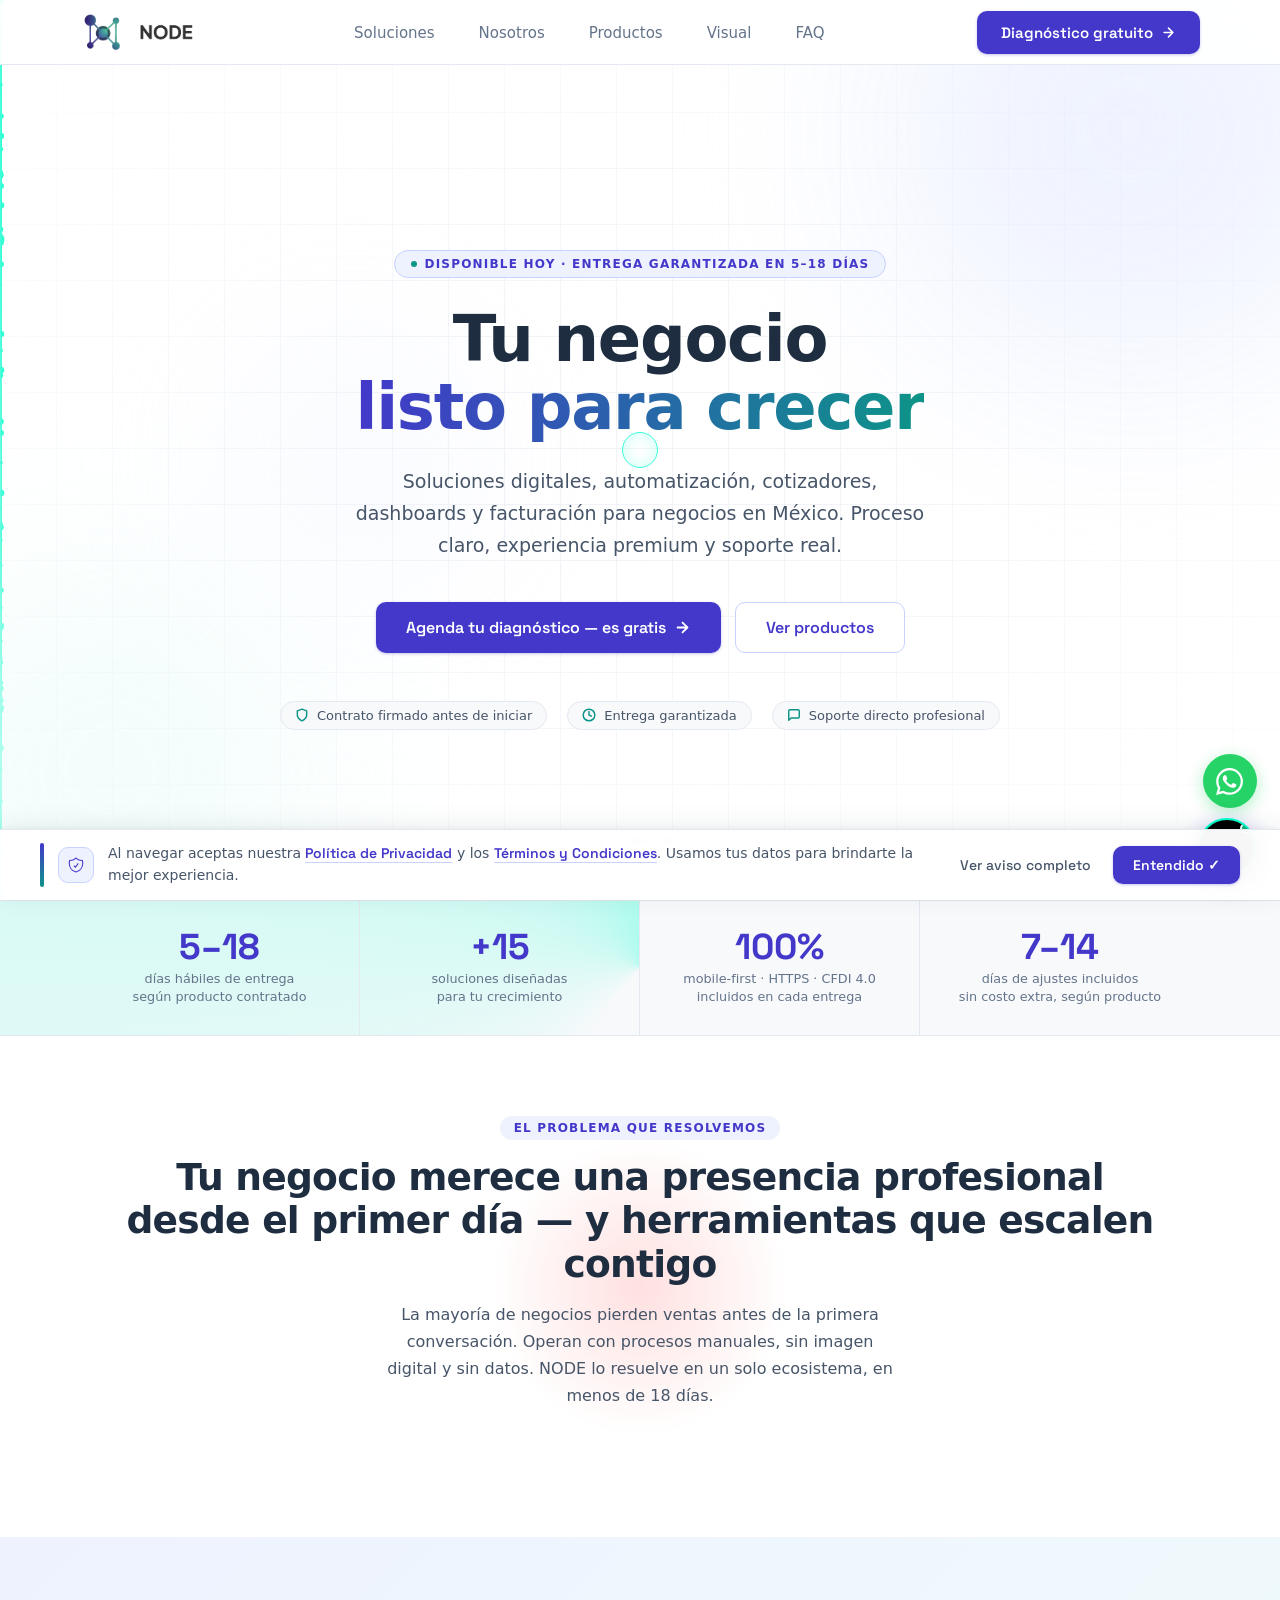
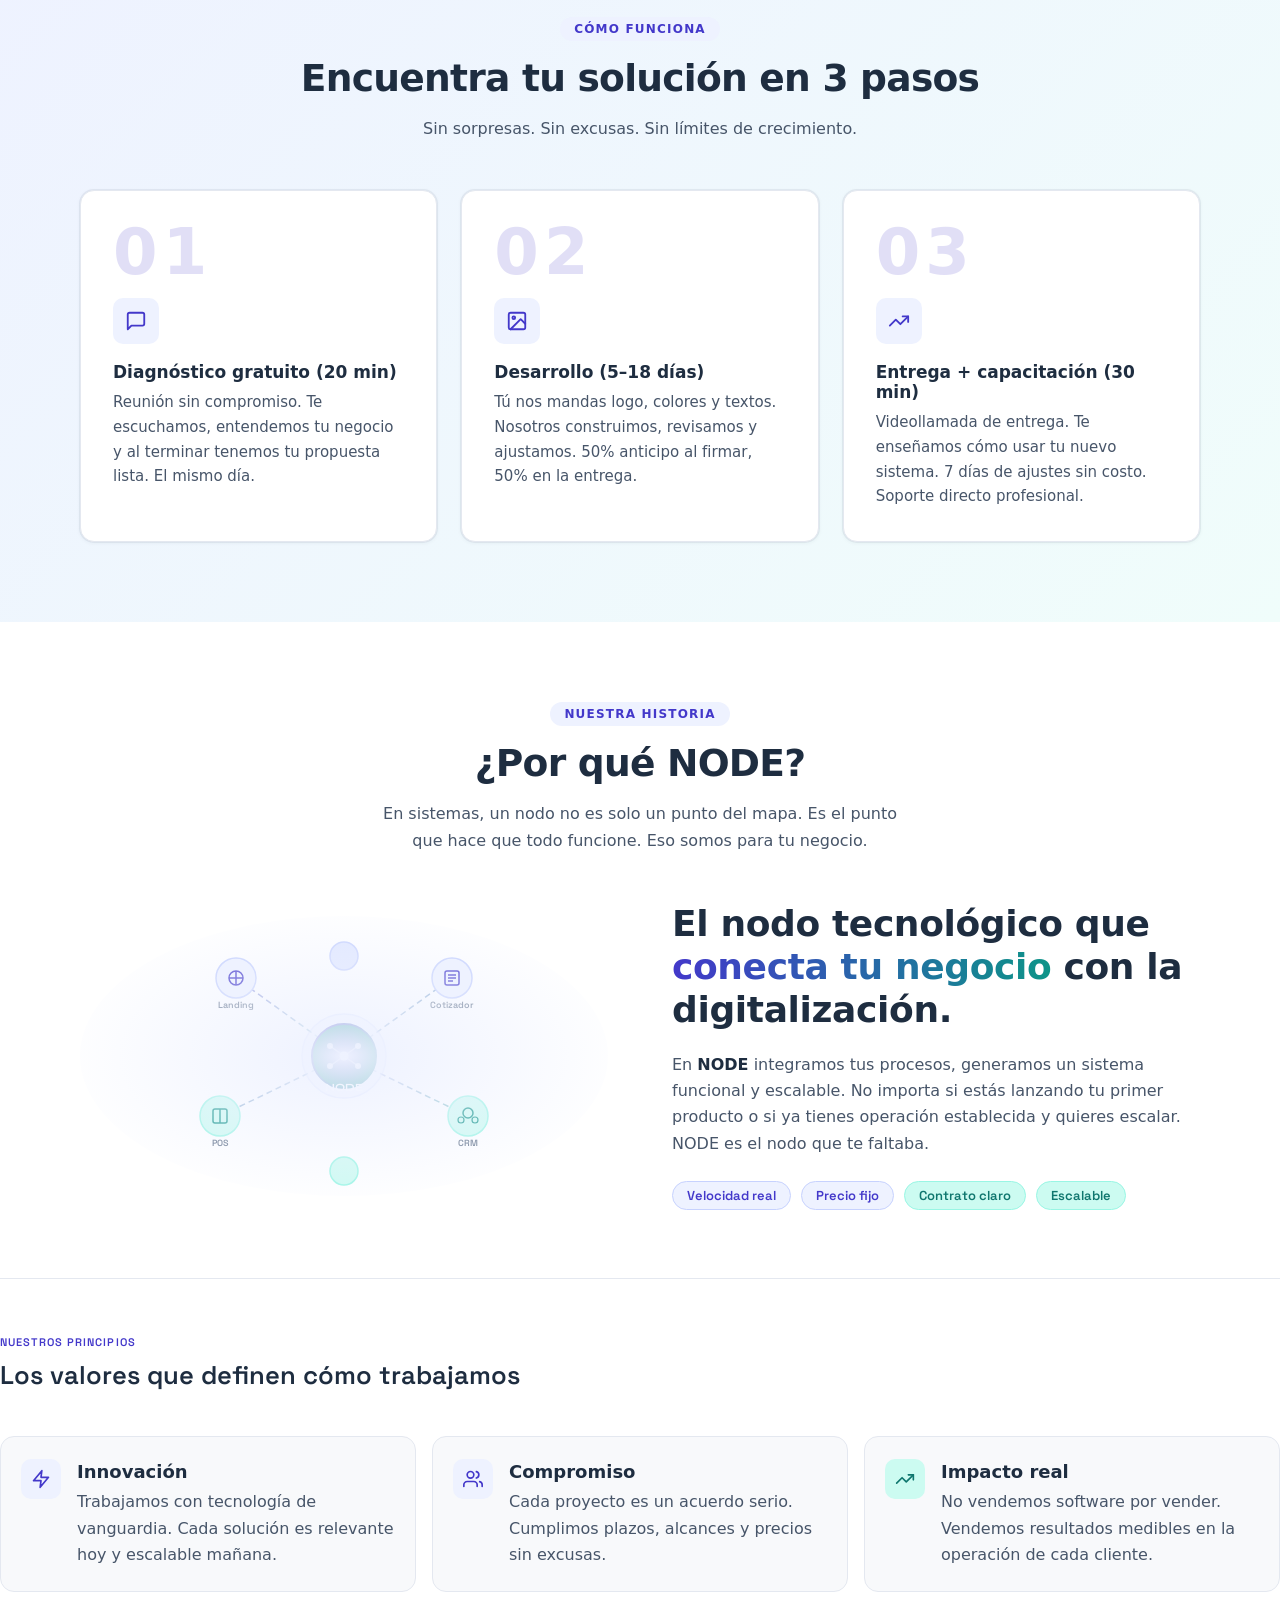
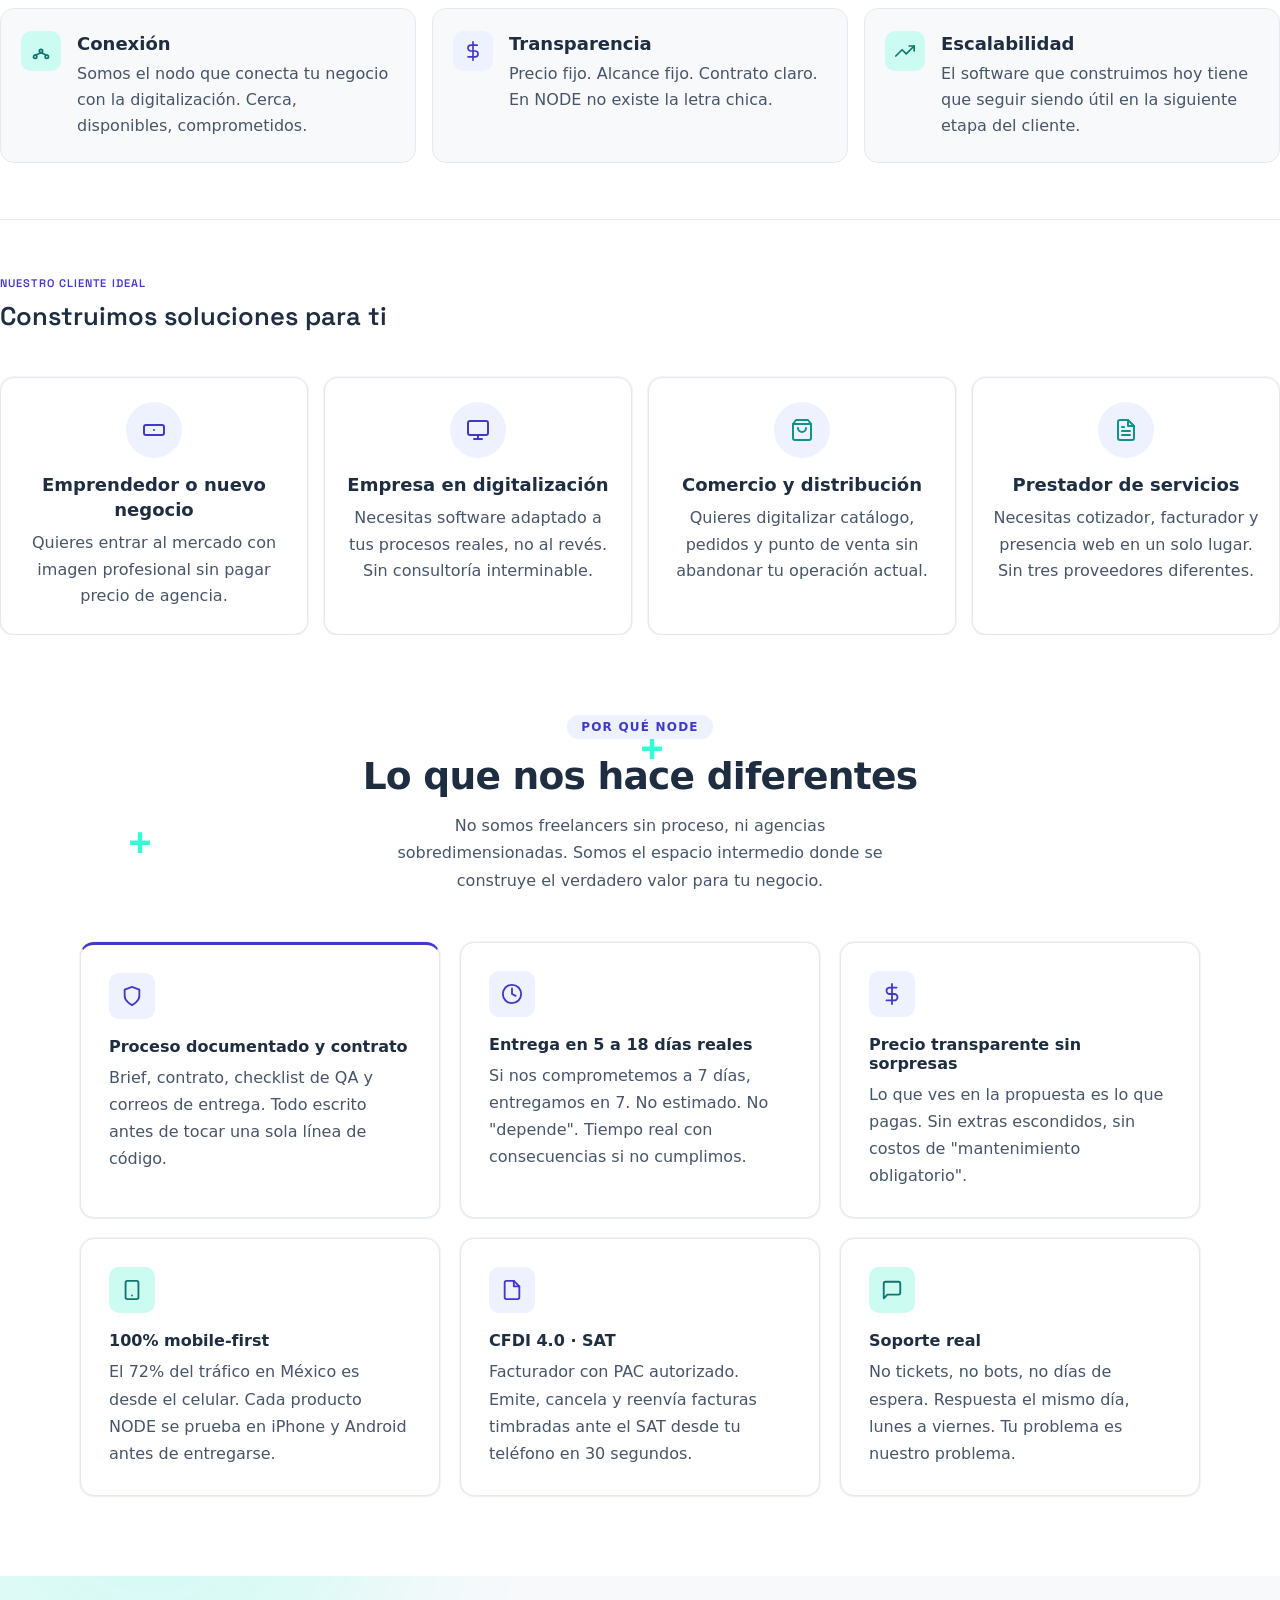
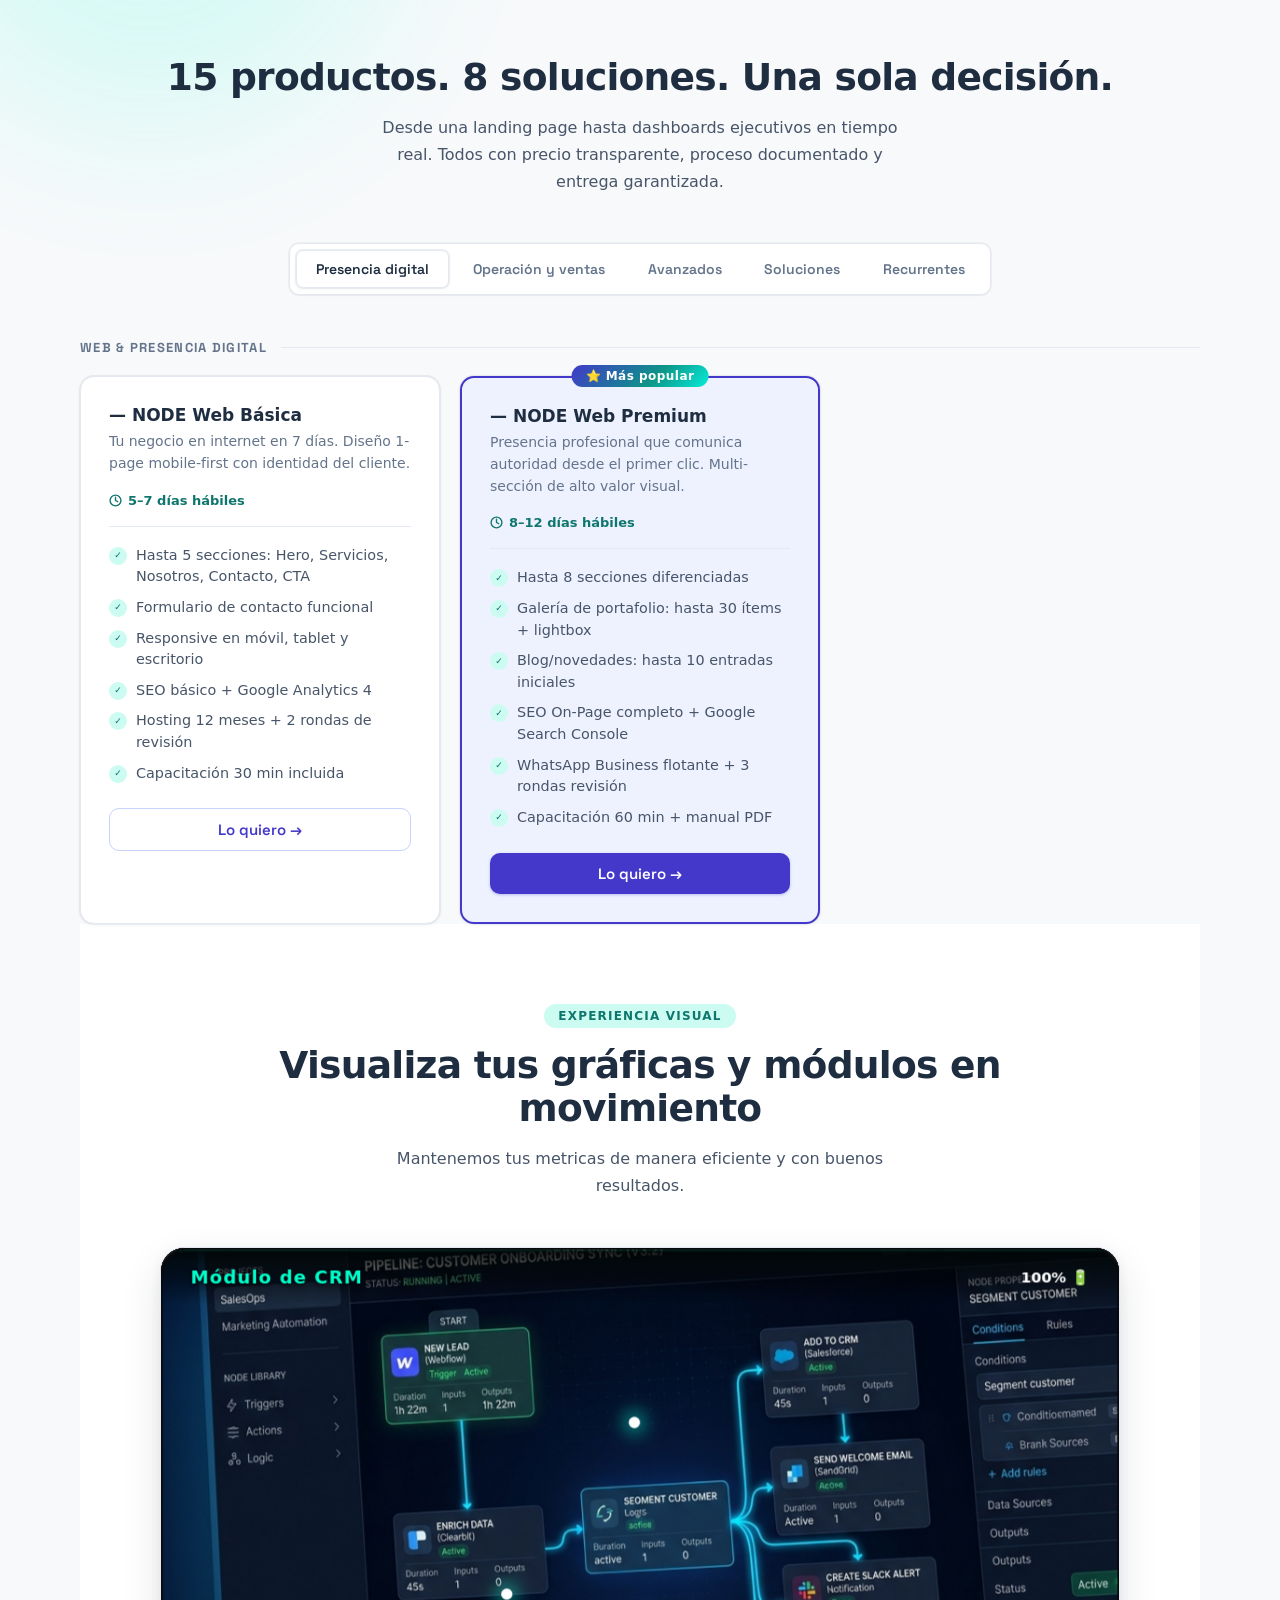
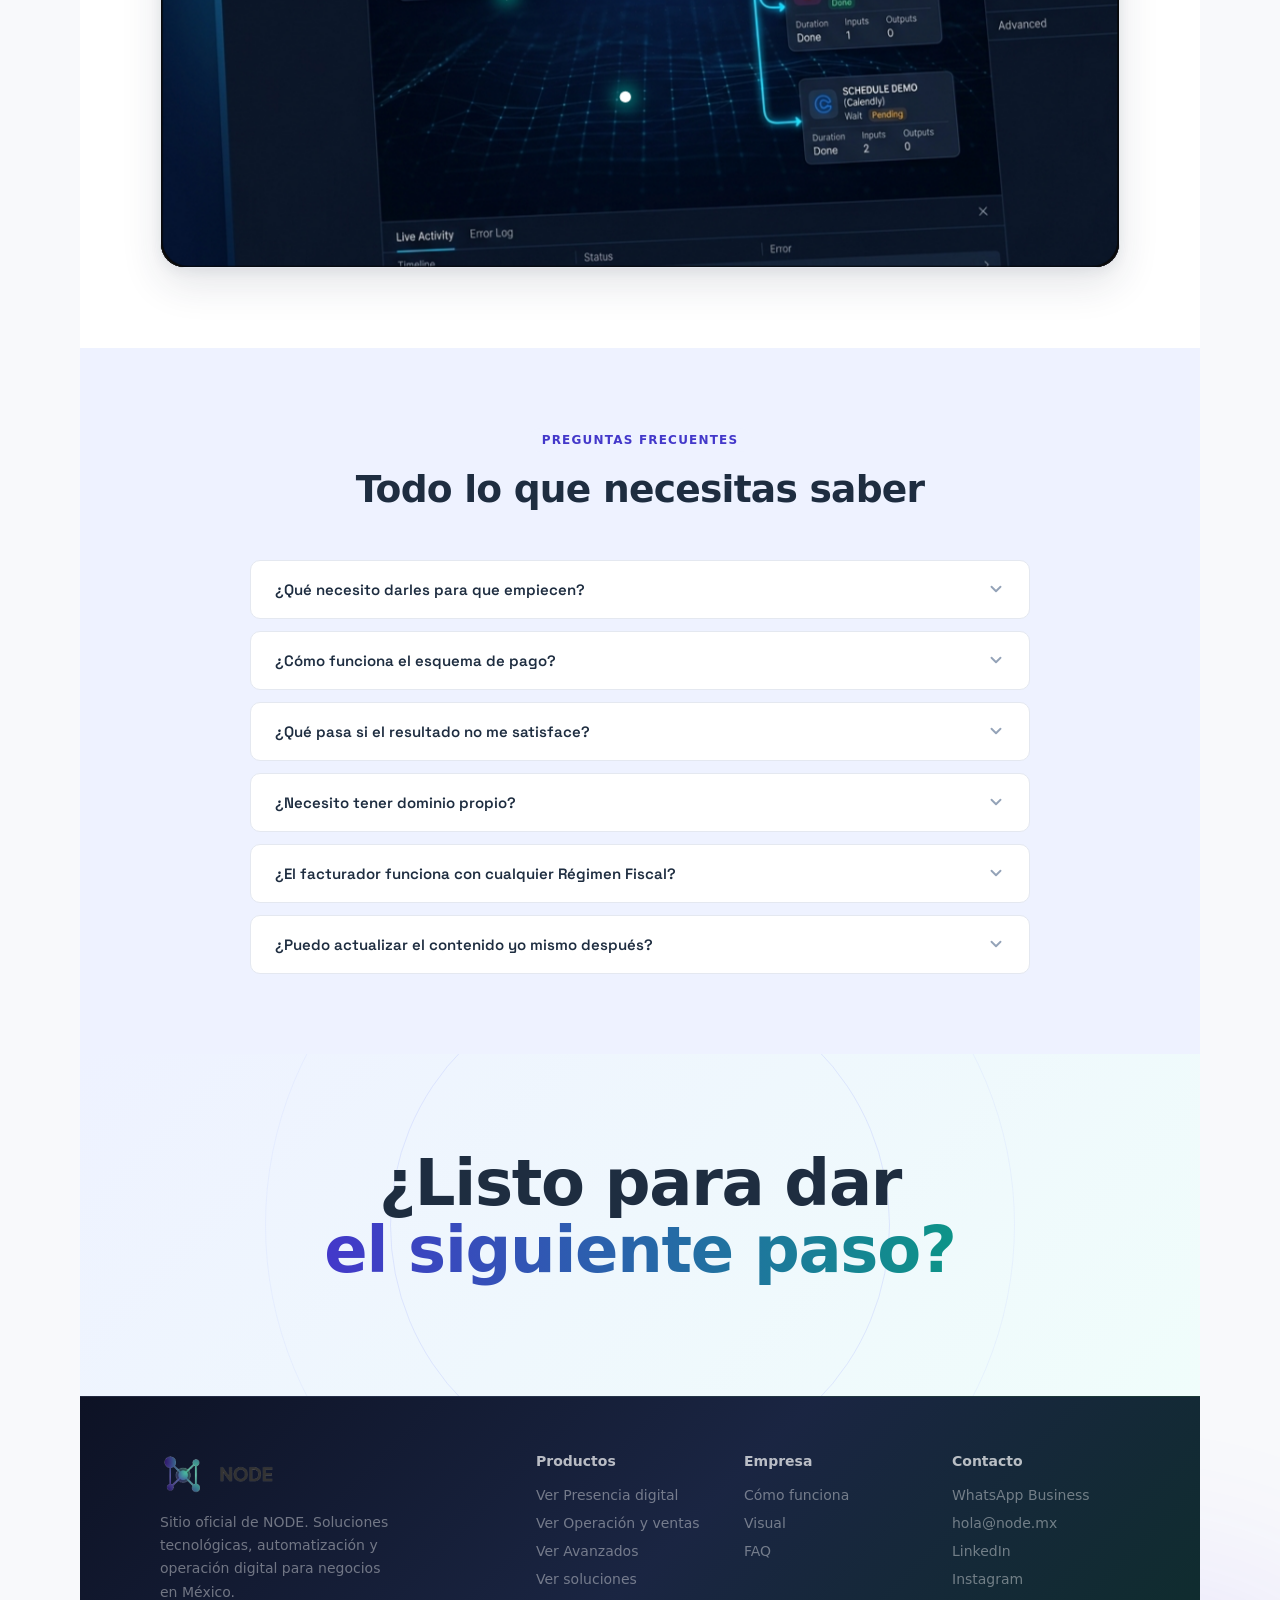
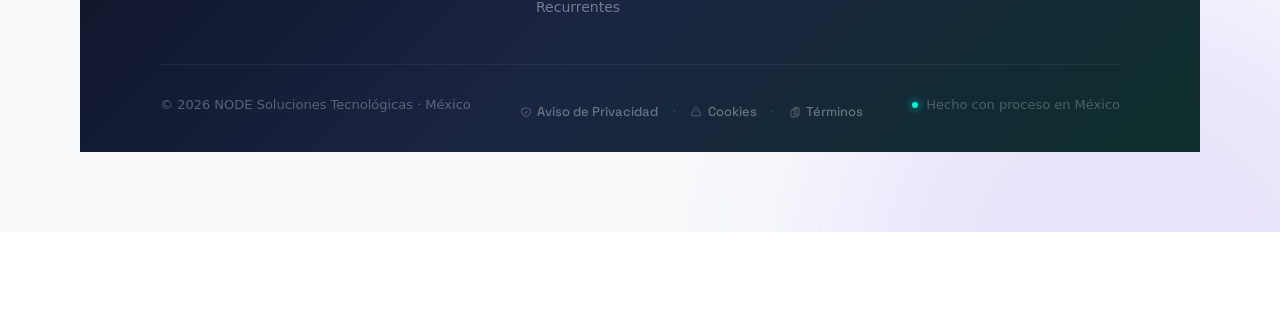
==== commit 2bd7b059: "Update footer links and stat label in index.html" ====
--- a/N-main/index.html
+++ b/N-main/index.html
@@ -2077,7 +2077,7 @@
       </div>
       <div class="stat-item reveal reveal-d1">
         <div class="stat-num">+15</div>
-        <div class="stat-label">soluciones en catálogo —<br>desde $5,700 MXN</div>
+        <div class="stat-label">soluciones diseñadas<br>para tu crecimiento</div>
         <div class="stat-bar"></div>
       </div>
       <div class="stat-item reveal reveal-d2">
@@ -4132,11 +4132,11 @@
       <div>
         <div class="footer-col-ttl">Productos</div>
         <ul class="footer-links">
-          <li><a href="javascript:void(0)" onclick="scrollToTab('ind')">— Ver Presencia digital</a></li>
-          <li><a href="javascript:void(0)" onclick="scrollToTab('pre')">— Ver Operación y ventas</a></li> 
-          <li><a href="javascript:void(0)" onclick="scrollToTab('adv')">— Ver Avanzados</a></li>
-          <li><a href="javascript:void(0)" onclick="scrollToTab('bun')">— Ver soluciones</a></li>
-          <li><a href="javascript:void(0)" onclick="scrollToTab('rec')">— Recurrentes</a></li>
+          <li><a href="javascript:void(0)" onclick="scrollToTab('ind')"> Ver Presencia digital</a></li>
+          <li><a href="javascript:void(0)" onclick="scrollToTab('pre')"> Ver Operación y ventas</a></li> 
+          <li><a href="javascript:void(0)" onclick="scrollToTab('adv')"> Ver Avanzados</a></li>
+          <li><a href="javascript:void(0)" onclick="scrollToTab('bun')"> Ver soluciones</a></li>
+          <li><a href="javascript:void(0)" onclick="scrollToTab('rec')"> Recurrentes</a></li>
         </ul>
       </div>
       <div>
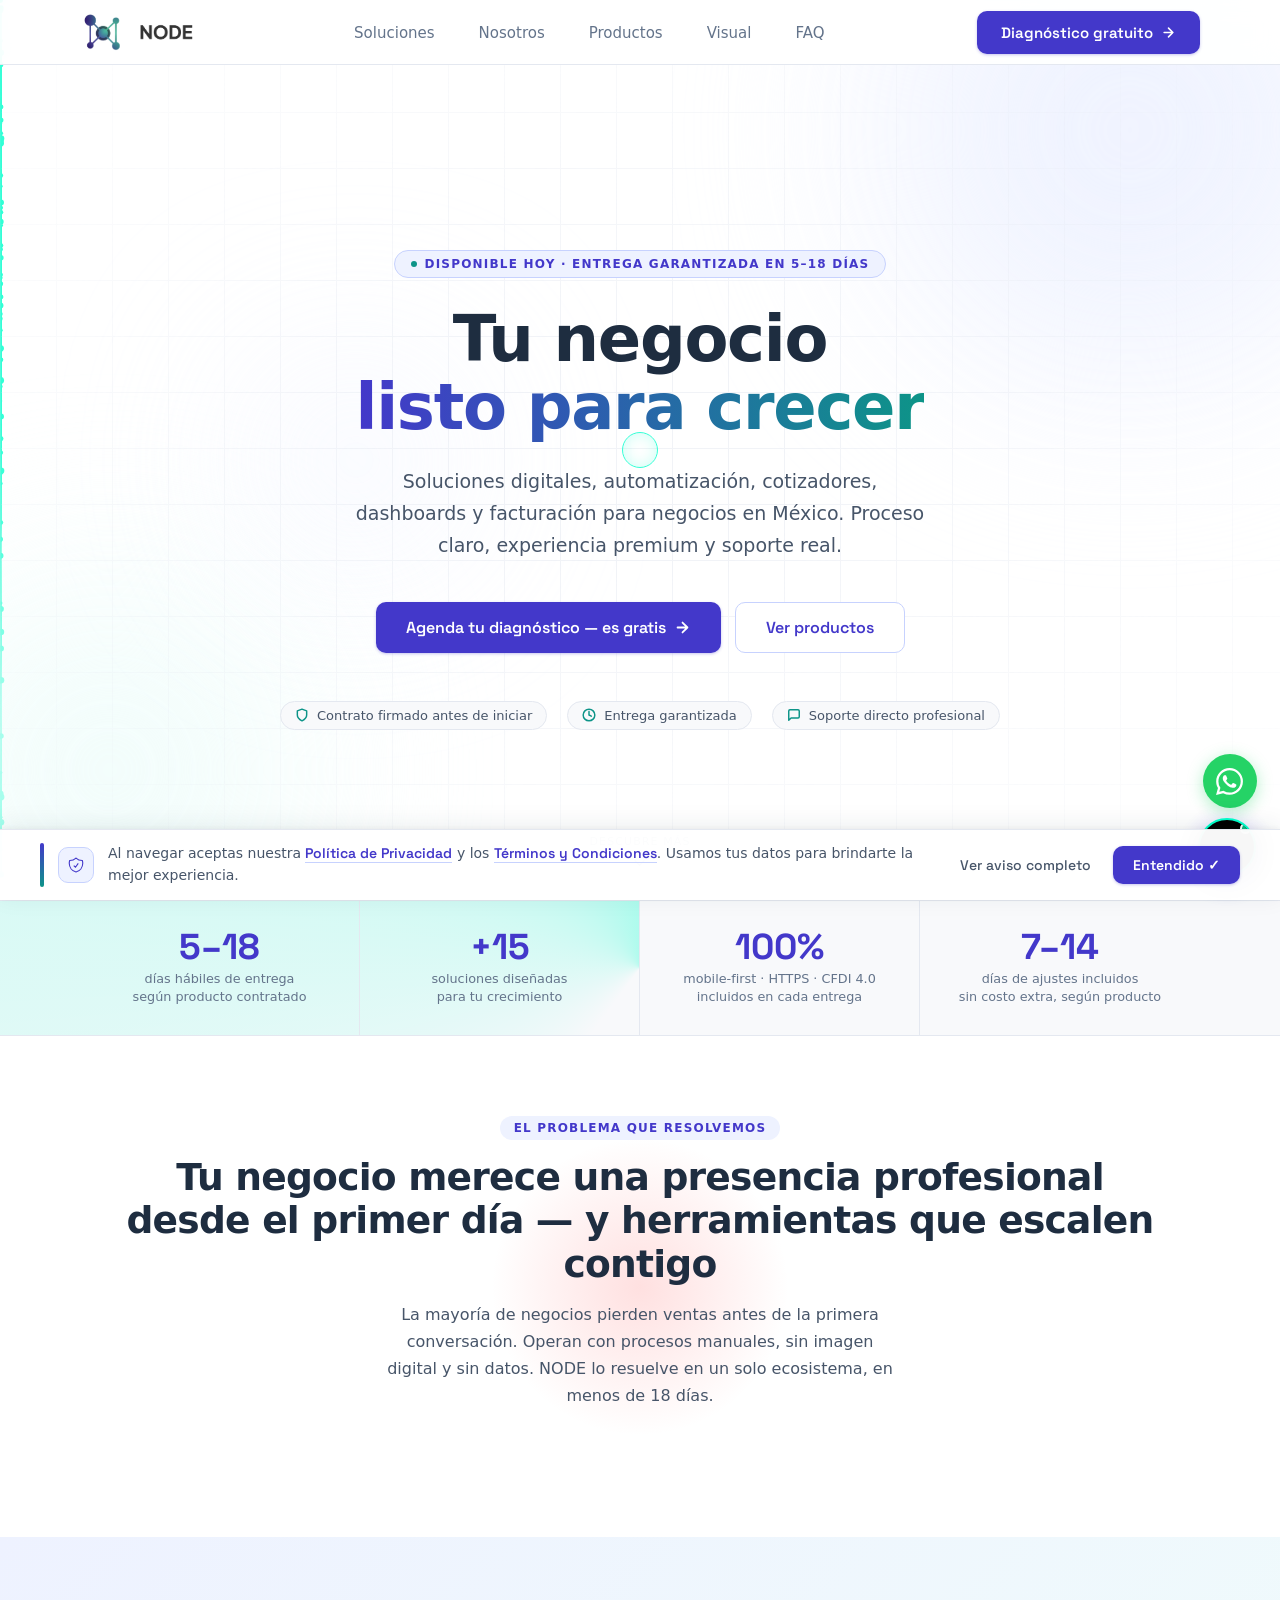
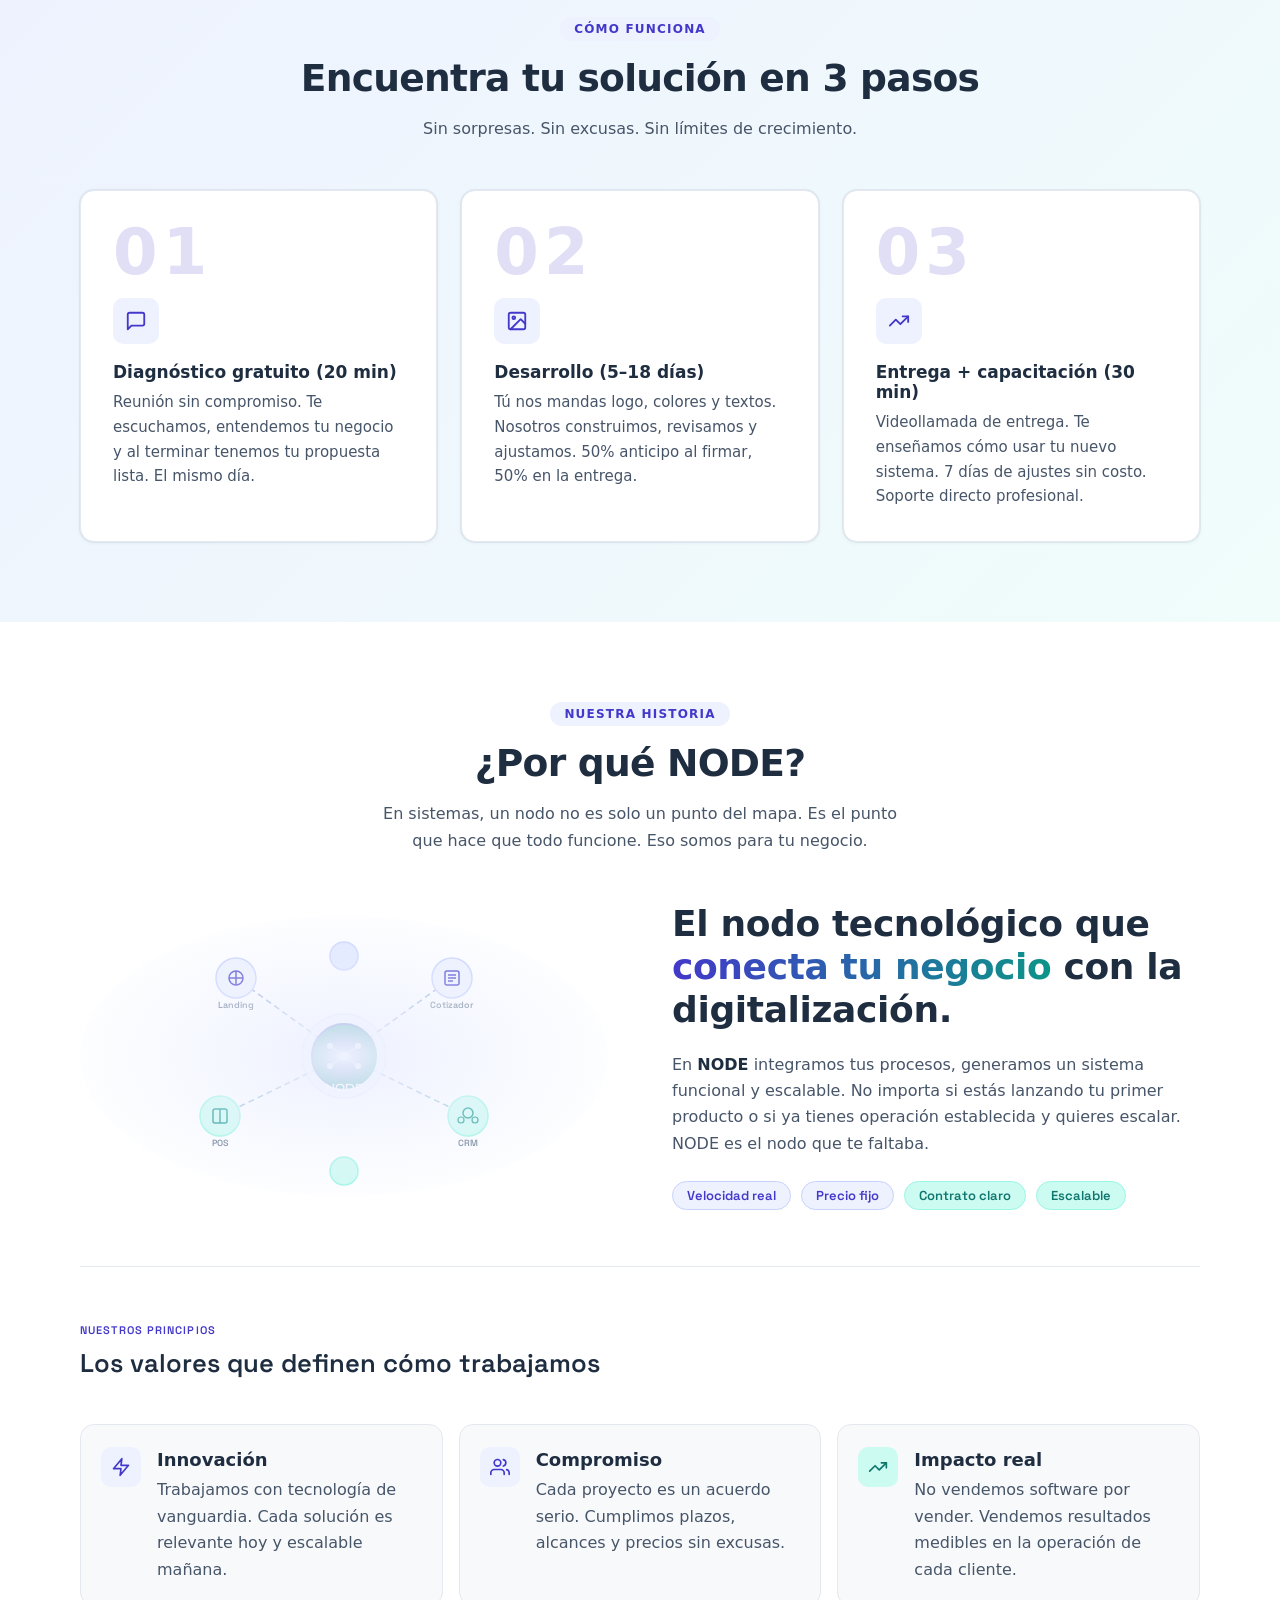
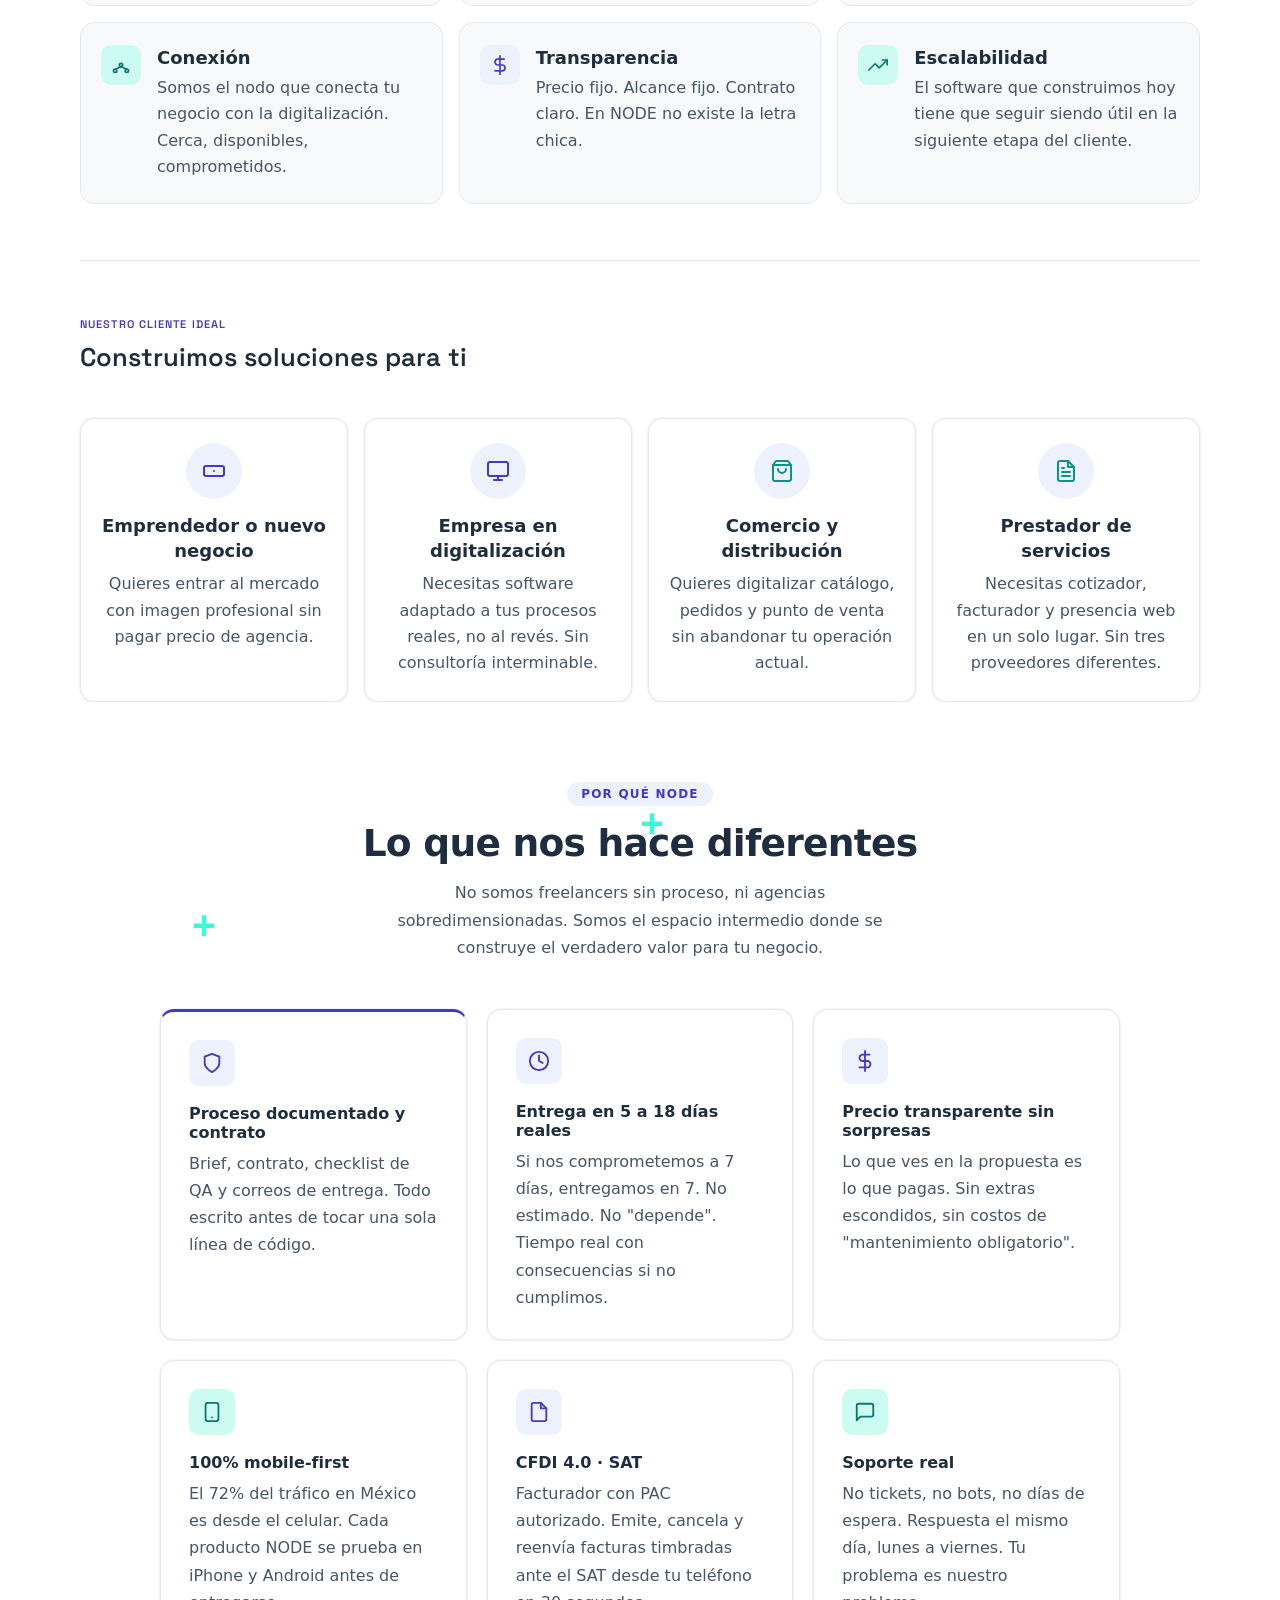
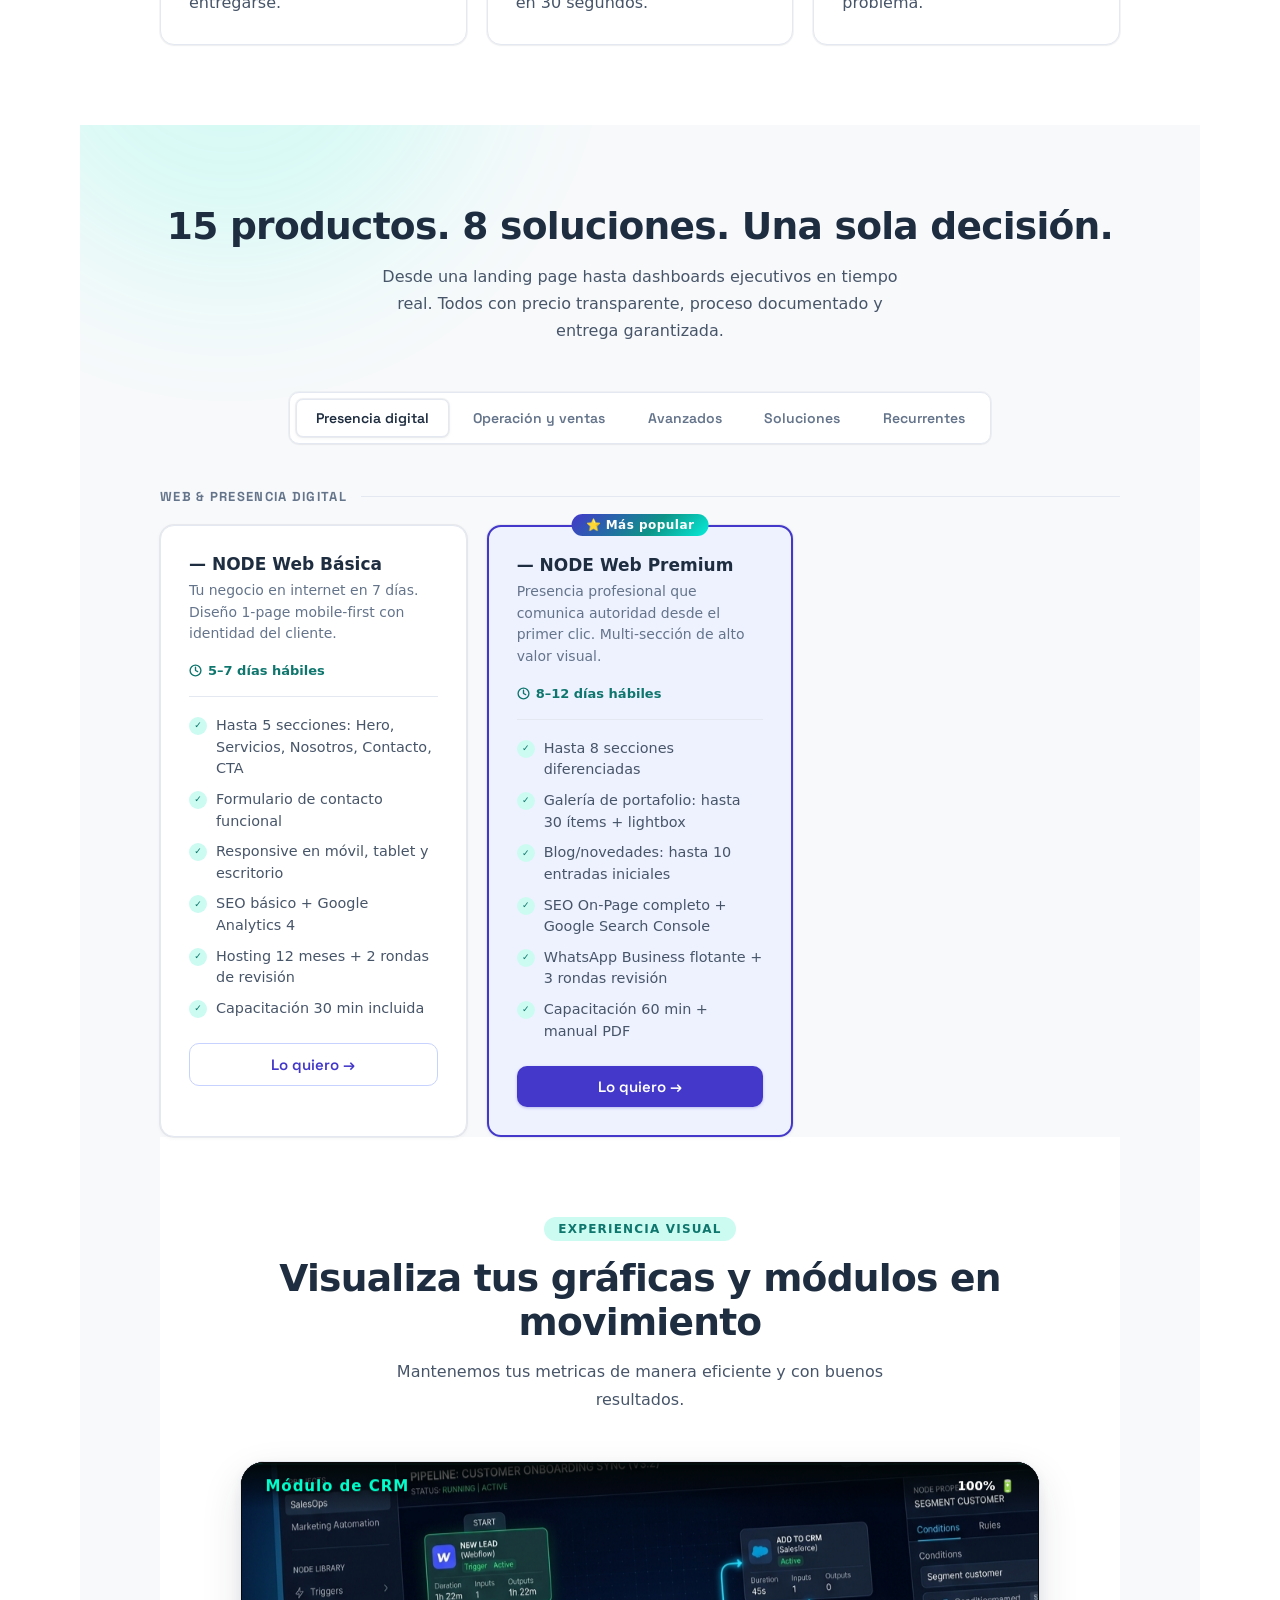
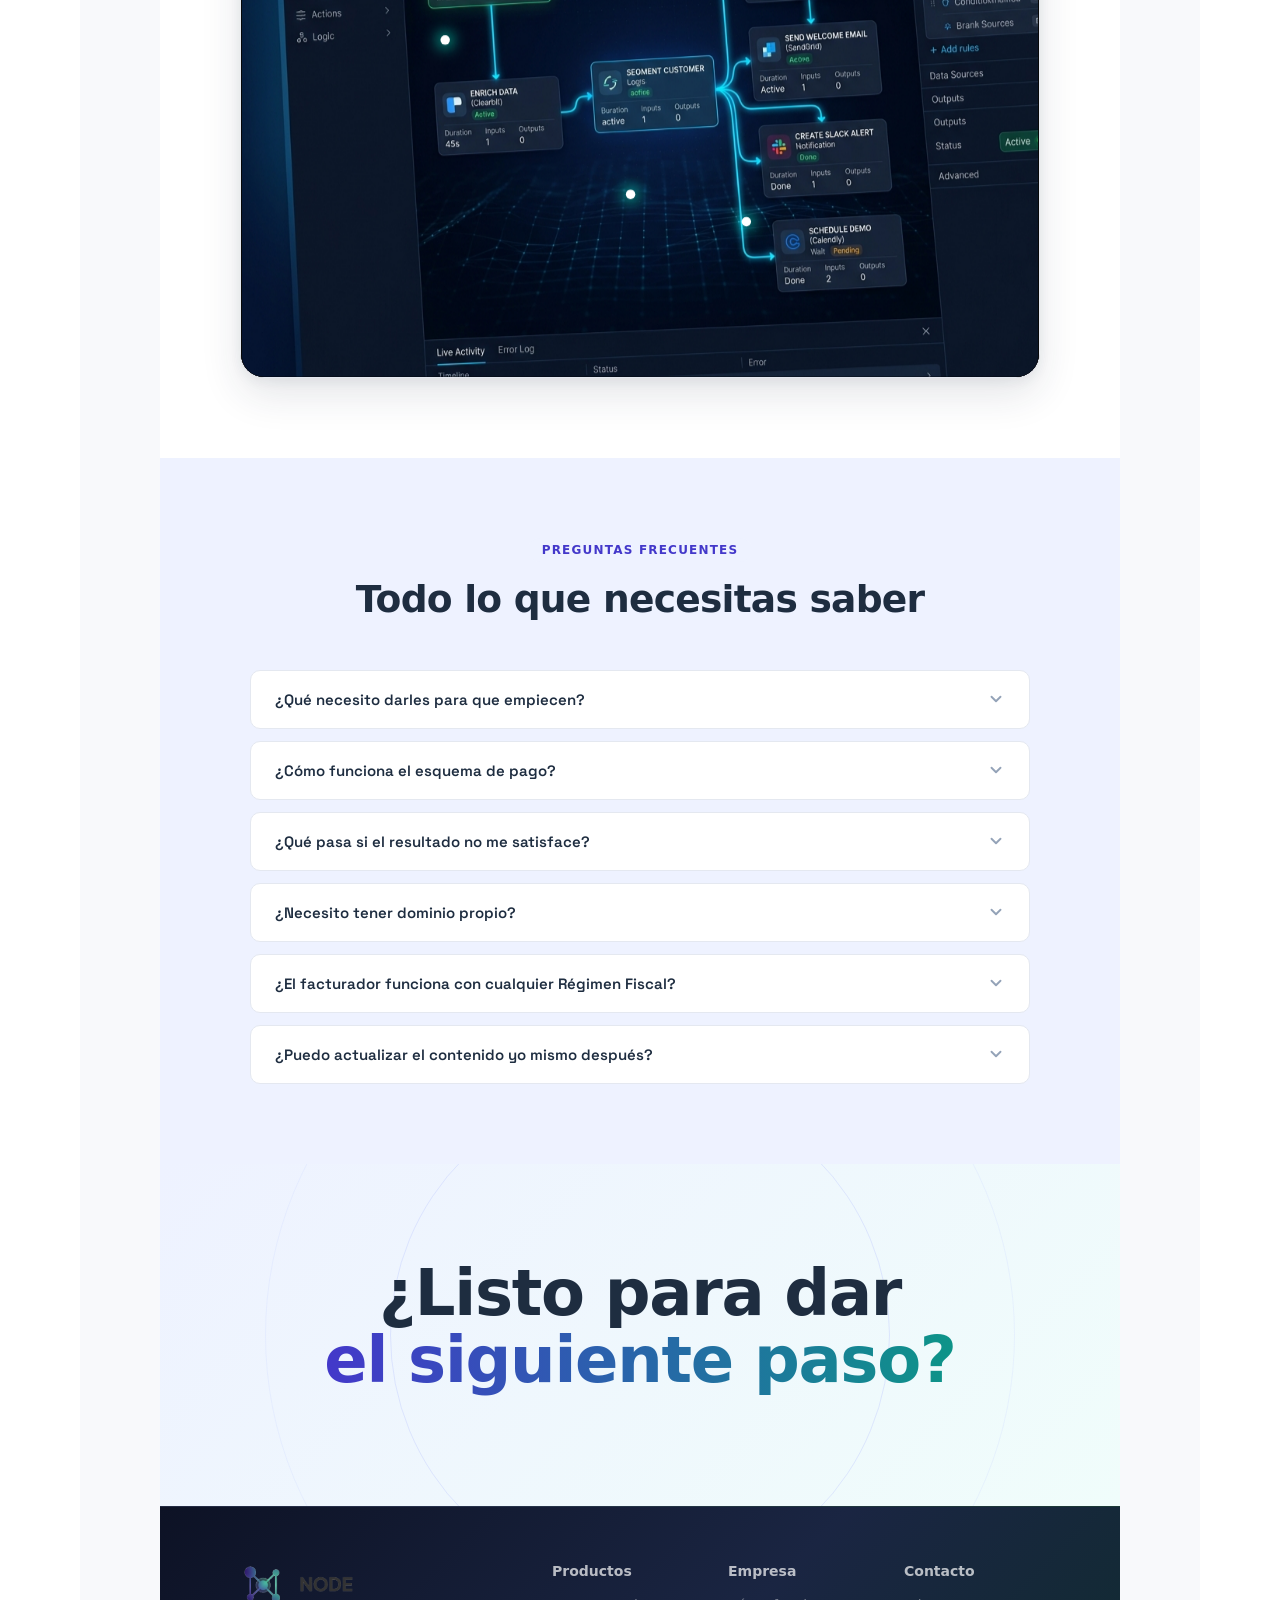
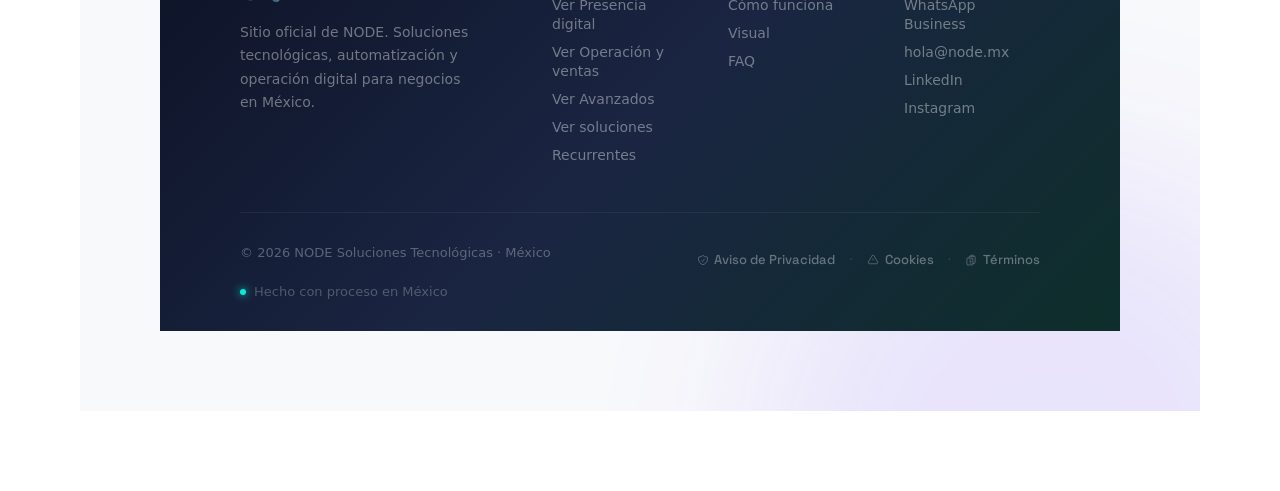
==== commit 1f102ce5: "Remove marquee sections from index.html Removed marquee elements and associated container from index" ====
--- a/N-main/index.html
+++ b/N-main/index.html
@@ -2308,22 +2308,6 @@
         </div>
       </div>
     </div>
-
-    <div class="container">
-        <!-- Fila 1 → izquierda -->
-      <div class="marquee-wrapper marquee-row" aria-hidden="true">
-        <div class="marquee-track">
-        </div>
-      </div>
-      <div class="marquee-wrapper marquee-row" aria-hidden="true">
-        <div class="marquee-track marquee-track--rev">
-        </div>
-      </div>
-    </div><!-- /reveal marquee -->
- 
-  </div><!-- /.container -->
- 
-
     <!-- ── VALORES ── -->
     <hr class="ns-divider">
     <div class="ns-sub-header reveal">
